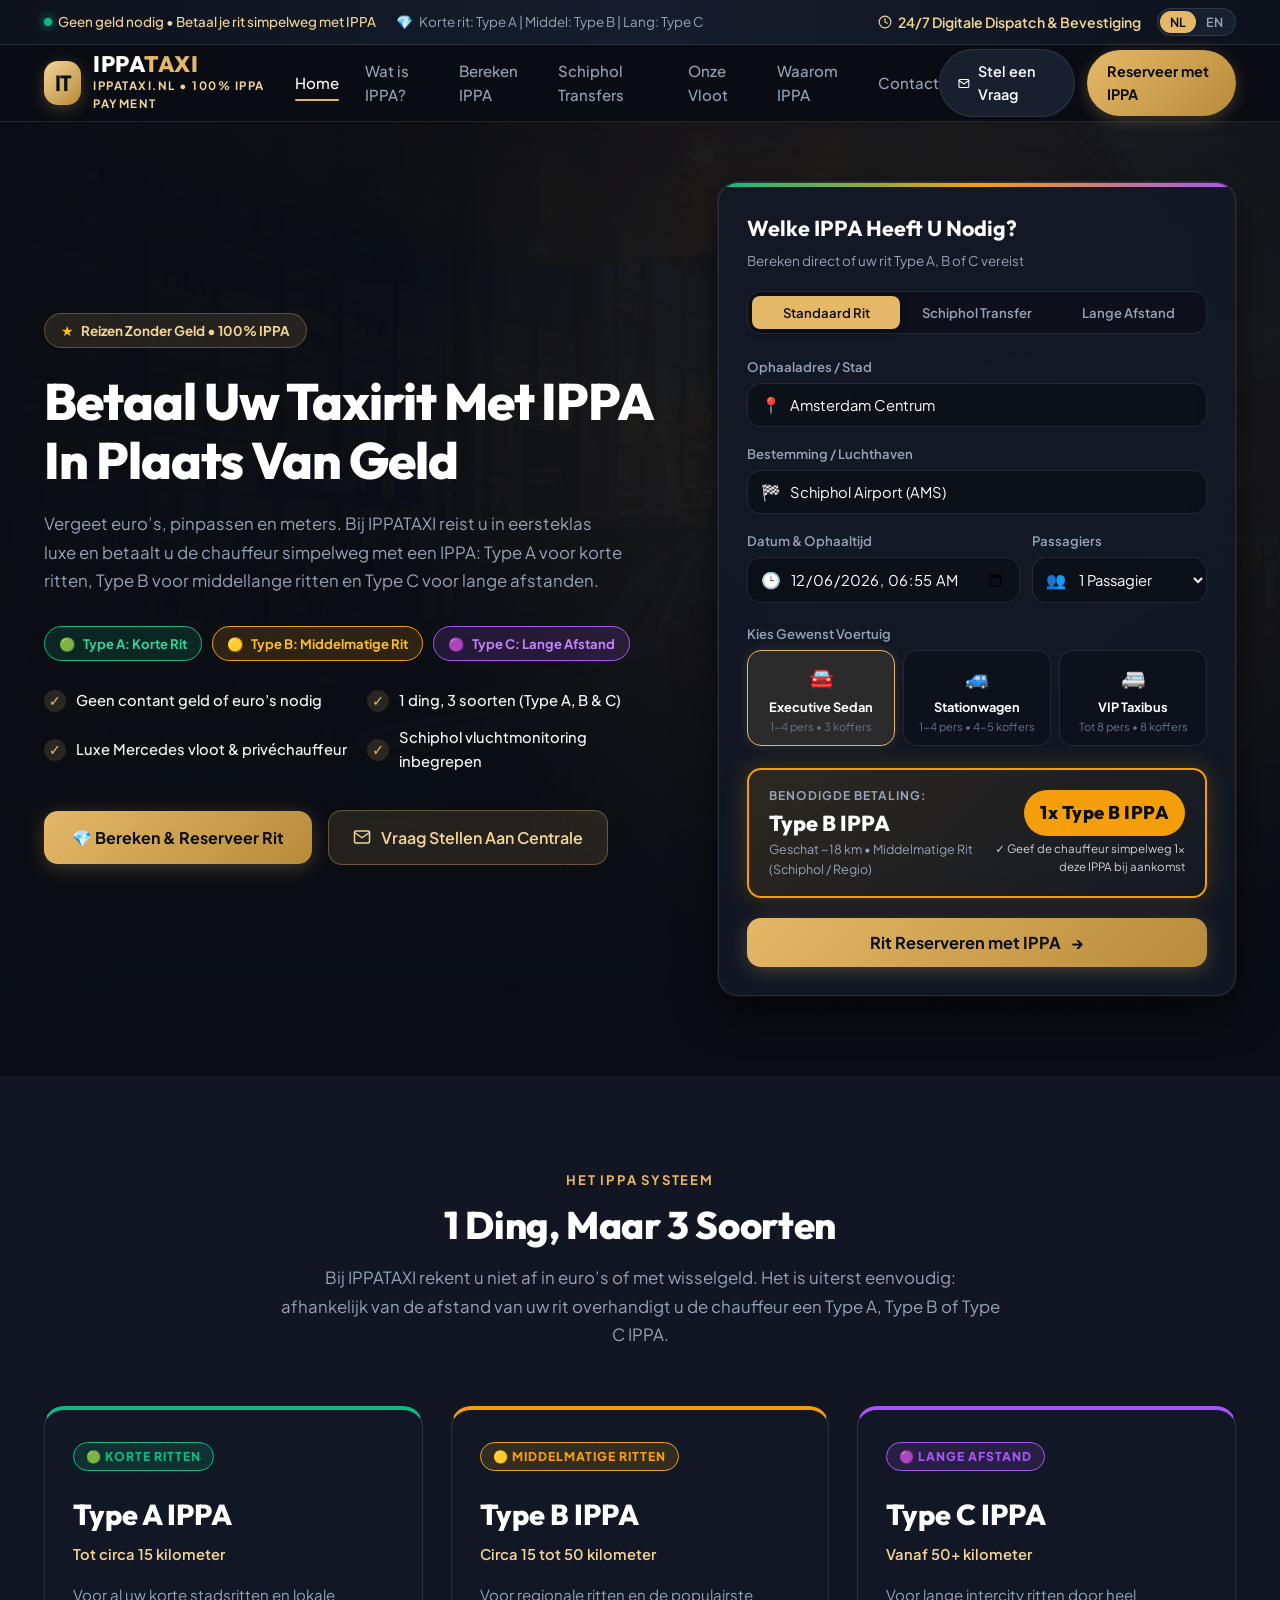
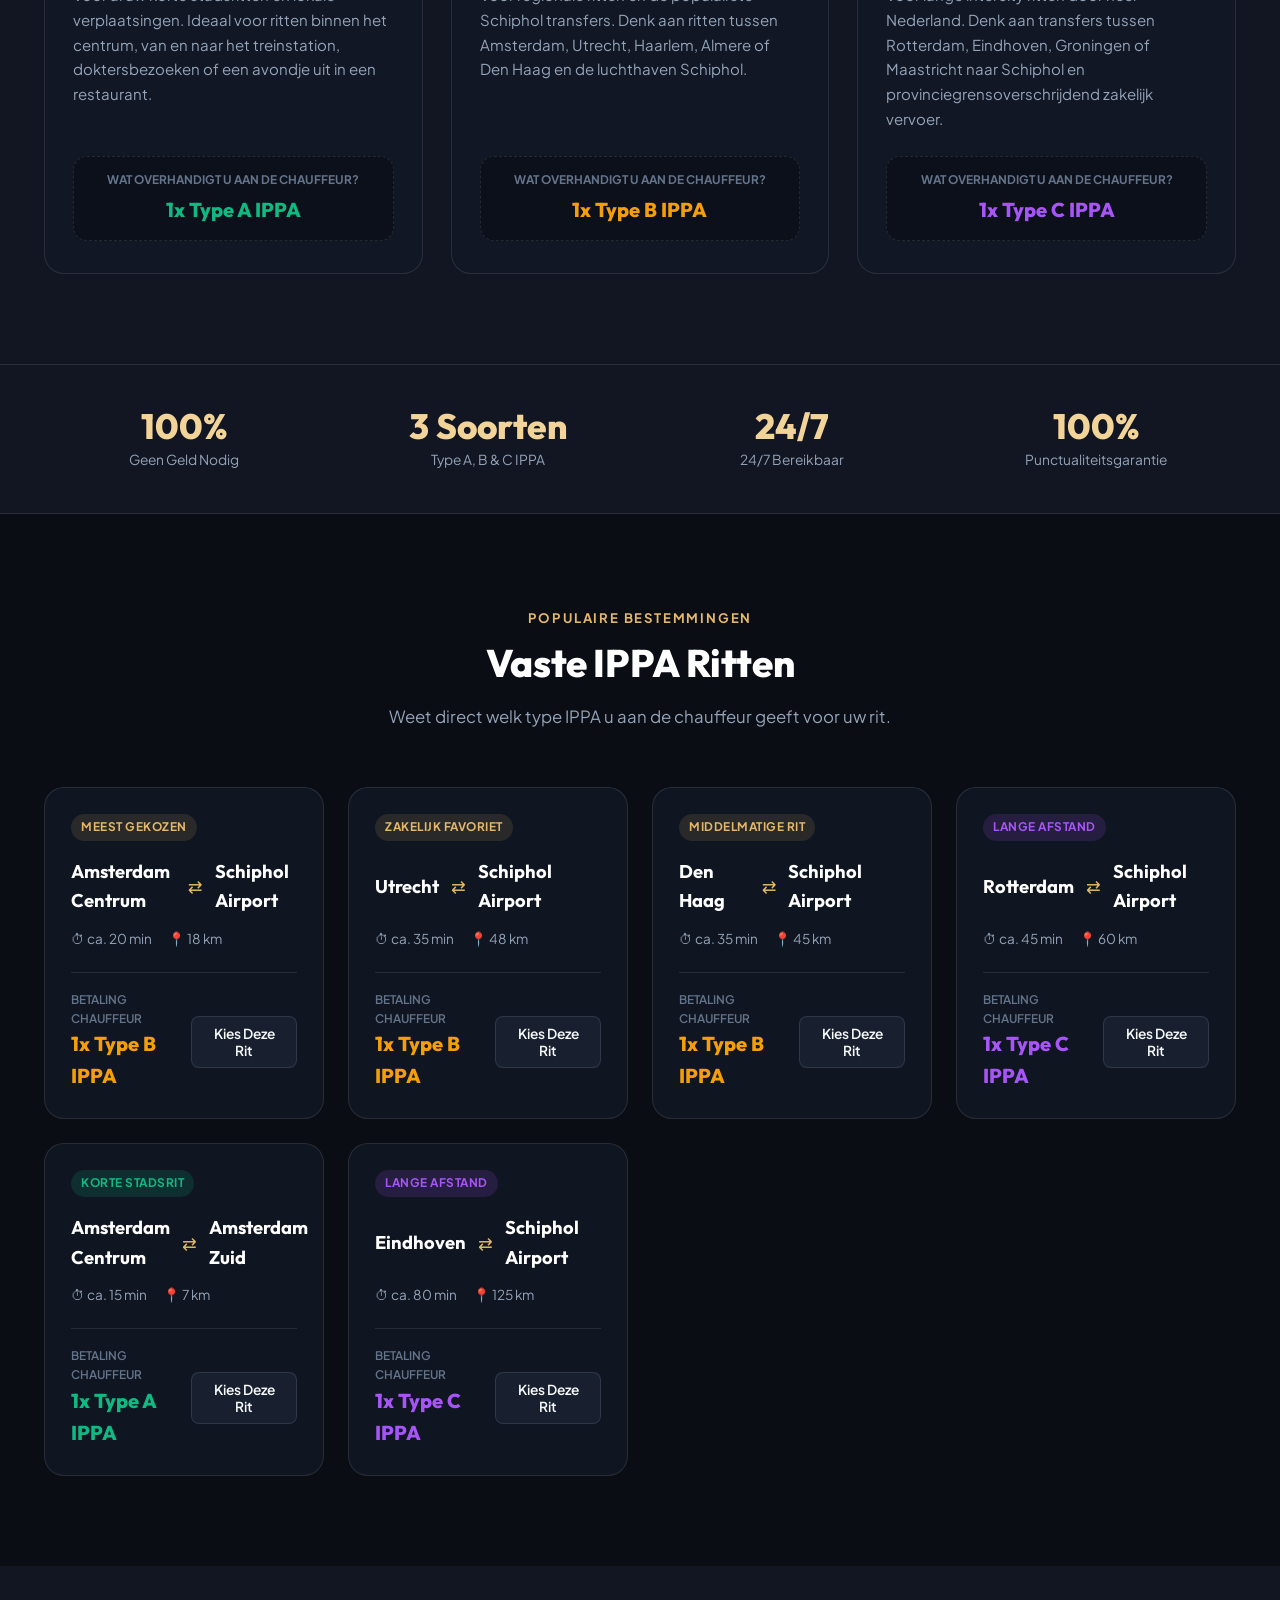
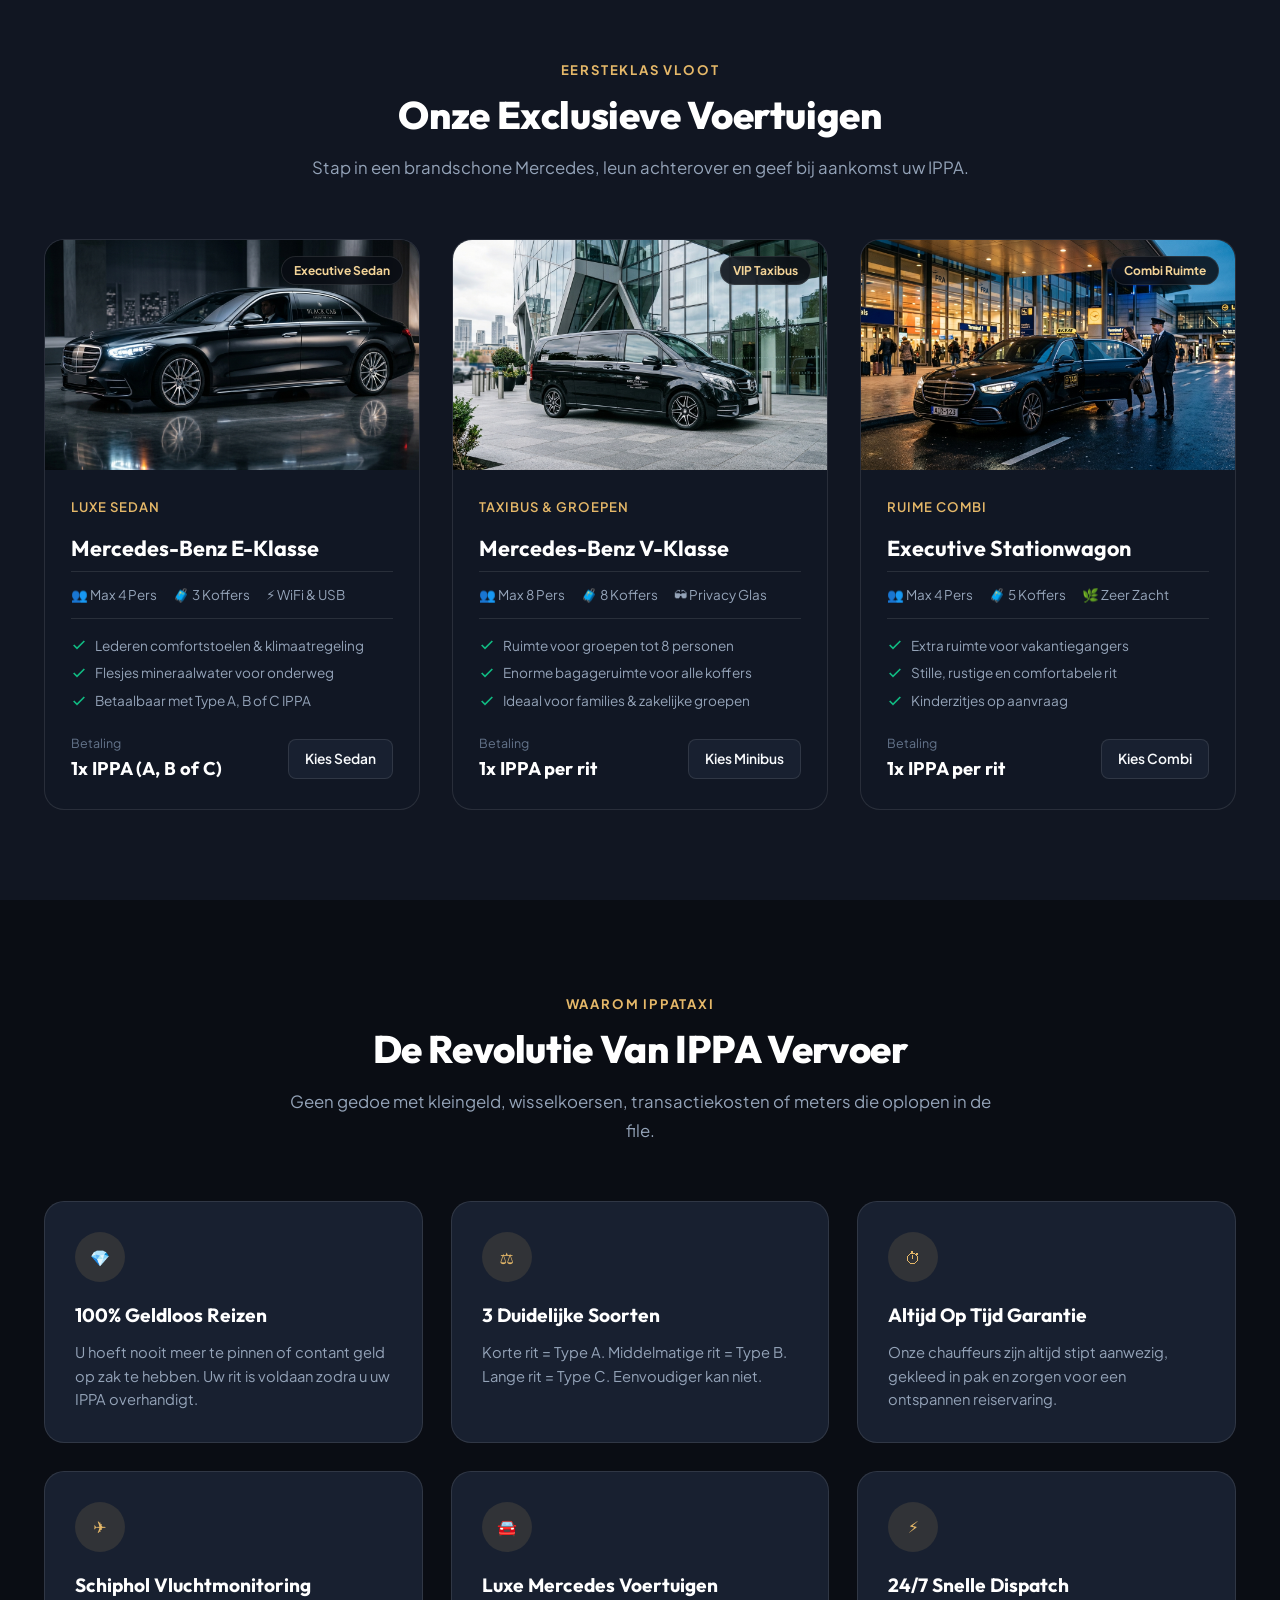
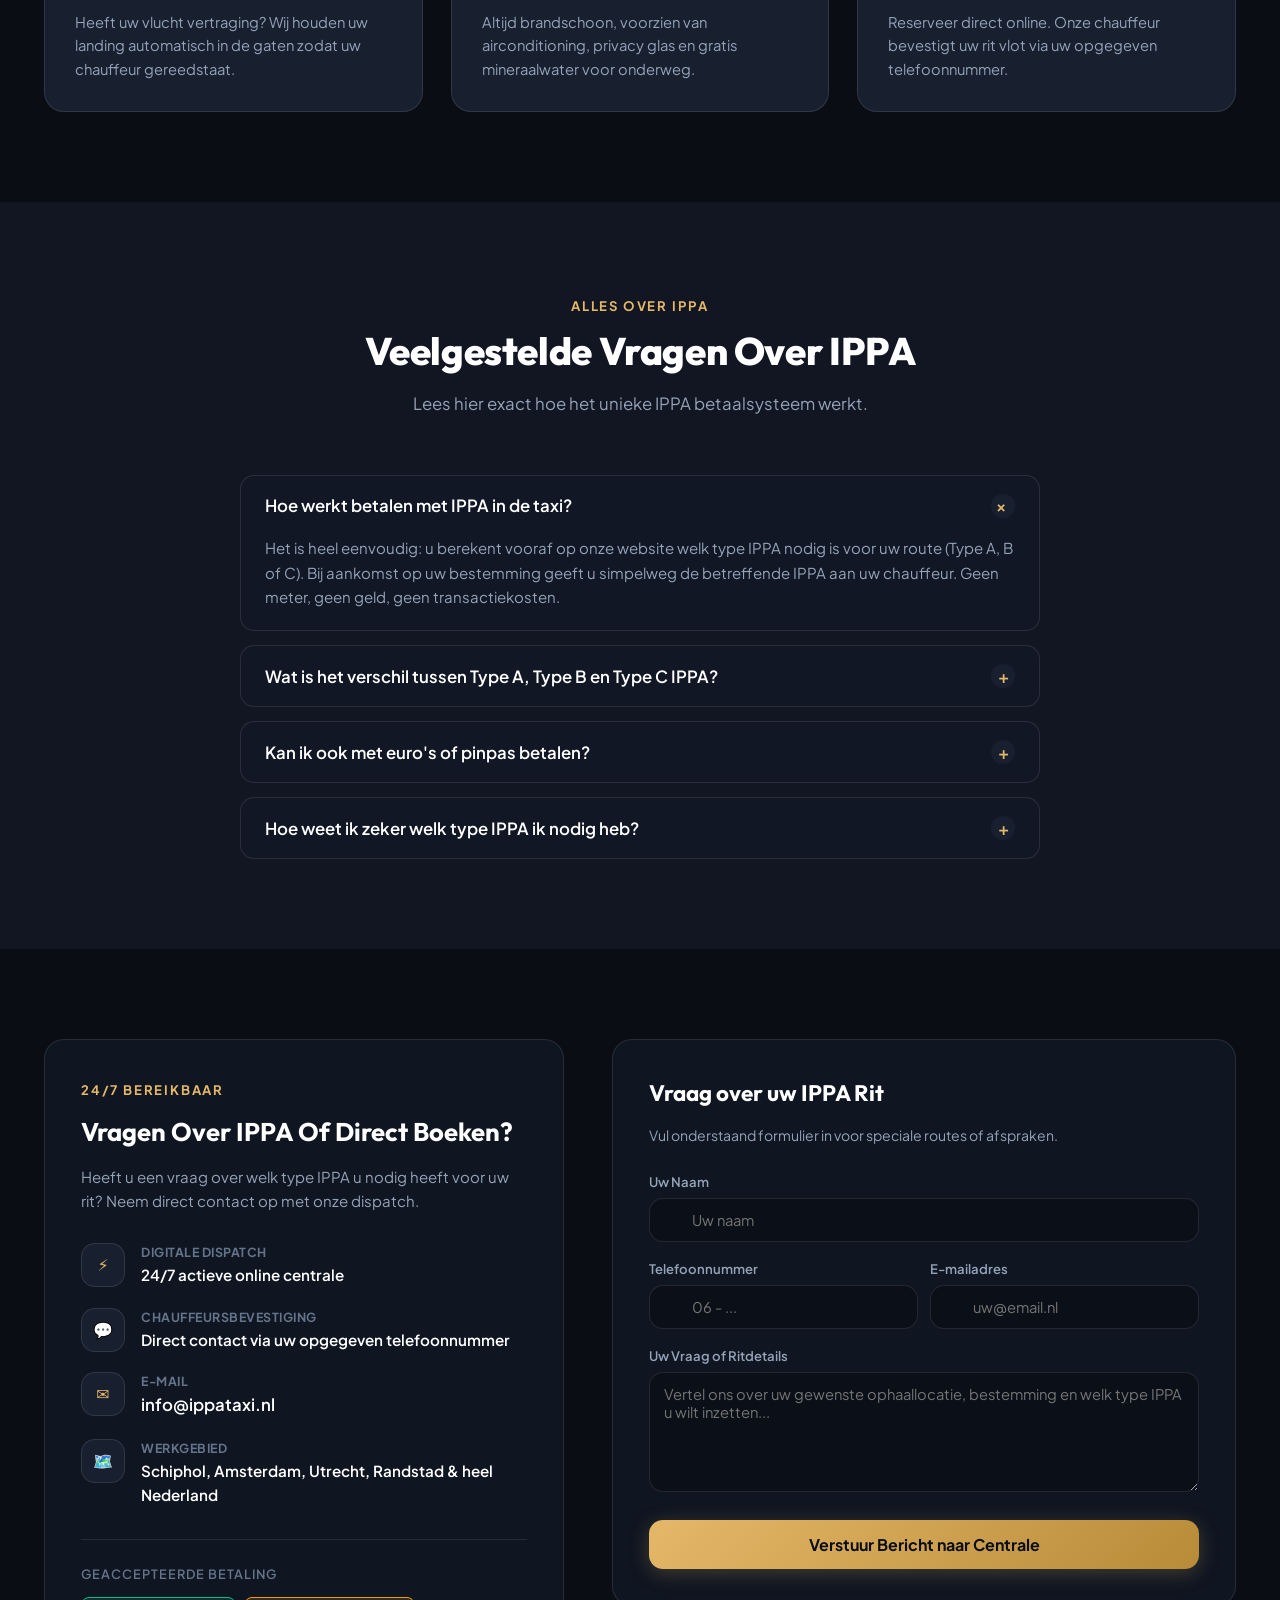
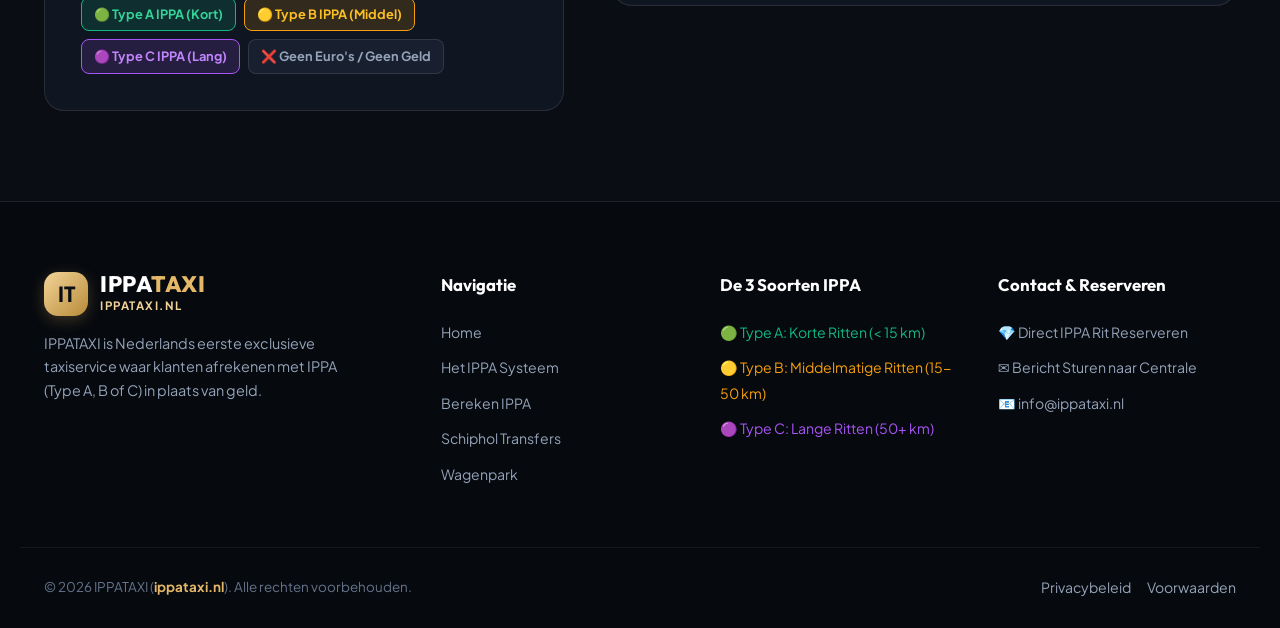
==== index.html @ 35d6c420 "txt faq fix" ====
<!DOCTYPE html>
<html lang="nl">
<head>
  <meta charset="UTF-8">
  <meta name="viewport" content="width=device-width, initial-scale=1.0">
  <title>IPPATAXI.nl | Betaal Uw Taxirit Met IPPA In Plaats Van Geld</title>
  <meta name="description" content="Geen geld, geen pinpas. Bij IPPATAXI betaalt u simpelweg met IPPA: Type A voor korte ritten, Type B voor middellange ritten en Type C voor lange afstanden. Luxe vervoer in Nederland.">
  <meta name="keywords" content="ippataxi, ippataxi.nl, ippa, betaal met ippa, type a ippa, type b ippa, type c ippa, taxi schiphol, taxidienst nederland">
  <meta name="author" content="IPPATAXI">
  <link rel="canonical" href="https://ippataxi.nl">

  <!-- Open Graph / Social Media -->
  <meta property="og:type" content="website">
  <meta property="og:url" content="https://ippataxi.nl">
  <meta property="og:title" content="IPPATAXI.nl | Betaal Uw Taxirit Met IPPA In Plaats Van Geld">
  <meta property="og:description" content="1 ding, 3 soorten: Type A voor korte ritten, Type B voor middelmatige ritten en Type C voor lange ritten. Geen euro's nodig.">
  <meta property="og:image" content="assets/images/hero.jpg">

  <!-- Google Fonts -->
  <link rel="preconnect" href="https://fonts.googleapis.com">
  <link rel="preconnect" href="https://fonts.gstatic.com" crossorigin>
  <link href="https://fonts.googleapis.com/css2?family=Outfit:wght@400;500;600;700;800;900&family=Plus+Jakarta+Sans:wght@400;500;600;700;800&display=swap" rel="stylesheet">

  <!-- Main Stylesheet -->
  <link rel="stylesheet" href="css/style.css">

  <!-- Structured Data / JSON-LD -->
  <script type="application/ld+json">
  {
    "@context": "https://schema.org",
    "@type": "TaxiService",
    "name": "IPPATAXI",
    "url": "https://ippataxi.nl",
    "logo": "https://ippataxi.nl/assets/images/hero.jpg",
    "priceRange": "IPPA Type A/B/C",
    "areaServed": {
      "@type": "Country",
      "name": "Netherlands"
    },
    "description": "Exclusieve taxidienst waarbij ritten worden voldaan met IPPA (Type A, Type B of Type C) in plaats van geld.",
    "openingHoursSpecification": {
      "@type": "OpeningHoursSpecification",
      "dayOfWeek": ["Monday", "Tuesday", "Wednesday", "Thursday", "Friday", "Saturday", "Sunday"],
      "opens": "00:00",
      "closes": "23:59"
    }
  }
  </script>
</head>
<body>

  <!-- Top Notification & Contact Bar -->
  <aside class="top-bar" aria-label="Meldingen en direct contact">
    <div class="container top-bar-inner">
      <div class="top-bar-features">
        <span class="top-bar-badge">
          <span class="live-dot" aria-hidden="true"></span>
          <span data-i18n="topBarLive">Geen geld nodig • Betaal je rit simpelweg met IPPA</span>
        </span>
        <span class="badge-sub" style="display:inline-flex; align-items:center; gap:6px;">
          <span>💎</span>
          <span data-i18n="topBarSchiphol">Korte rit: Type A | Middel: Type B | Lang: Type C</span>
        </span>
      </div>

      <div class="top-bar-actions">
        <span class="top-phone-link" style="color:var(--color-primary-light);">
          <svg width="14" height="14" viewBox="0 0 24 24" fill="none" stroke="currentColor" stroke-width="2" stroke-linecap="round" stroke-linejoin="round" aria-hidden="true"><circle cx="12" cy="12" r="10"></circle><polyline points="12 6 12 12 16 14"></polyline></svg>
          <span data-i18n="topBarOnline">24/7 Digitale Dispatch & Bevestiging</span>
        </span>

        <!-- Language Switcher -->
        <div class="lang-switch" role="group" aria-label="Taal selectie">
          <button type="button" class="lang-btn active" data-lang="nl" title="Nederlands">NL</button>
          <button type="button" class="lang-btn" data-lang="en" title="English">EN</button>
        </div>
      </div>
    </div>
  </aside>

  <!-- Main Navigation Header -->
  <header class="site-header">
    <div class="container navbar">
      <a href="#home" class="brand-logo" id="main-brand-logo" aria-label="IPPATAXI Home">
        <div class="brand-mark">IT</div>
        <div class="brand-text">
          <div class="brand-title">IPPA<span>TAXI</span></div>
          <div class="brand-subtitle">ippataxi.nl • 100% IPPA Payment</div>
        </div>
      </a>

      <!-- Desktop Navigation Menu -->
      <nav class="nav-links" aria-label="Hoofdnavigatie">
        <a href="#home" class="nav-link active" data-i18n="navHome">Home</a>
        <a href="#ippa-system" class="nav-link" data-i18n="navIppaSystem">Wat is IPPA?</a>
        <a href="#calculator" class="nav-link" data-i18n="navTariffs">Bereken IPPA</a>
        <a href="#routes" class="nav-link" data-i18n="navAirport">Schiphol Transfers</a>
        <a href="#fleet" class="nav-link" data-i18n="navFleet">Onze Vloot</a>
        <a href="#why-us" class="nav-link" data-i18n="navWhyUs">Waarom IPPA</a>
        <a href="#contact" class="nav-link" data-i18n="navContact">Contact</a>
      </nav>

      <!-- Desktop Action Buttons -->
      <div class="nav-actions">
        <a href="#contact" class="btn-nav-call" id="btn-header-call">
          <svg width="15" height="15" viewBox="0 0 24 24" fill="none" stroke="currentColor" stroke-width="2.2" stroke-linecap="round" stroke-linejoin="round" aria-hidden="true"><path d="M4 4h16c1.1 0 2 .9 2 2v12c0 1.1-.9 2-2 2H4c-1.1 0-2-.9-2-2V6c0-1.1.9-2 2-2z"></path><polyline points="22,6 12,13 2,6"></polyline></svg>
          <span>Stel een Vraag</span>
        </a>
        <a href="#calculator" class="btn-nav-book" id="btn-header-book" data-i18n="btnBookNav">Reserveer met IPPA</a>
      </div>

      <!-- Mobile Menu Toggle Button -->
      <button class="mobile-menu-toggle" aria-label="Open mobiel menu" id="mobile-toggle">
        <svg width="22" height="22" viewBox="0 0 24 24" fill="none" stroke="currentColor" stroke-width="2" stroke-linecap="round" stroke-linejoin="round" aria-hidden="true"><line x1="3" y1="12" x2="21" y2="12"></line><line x1="3" y1="6" x2="21" y2="6"></line><line x1="3" y1="18" x2="21" y2="18"></line></svg>
      </button>
    </div>

    <!-- Mobile Navigation Drawer -->
    <div class="mobile-nav-drawer" id="mobile-drawer" aria-hidden="true">
      <a href="#home" class="mobile-nav-link" data-i18n="navHome">Home</a>
      <a href="#ippa-system" class="mobile-nav-link" data-i18n="navIppaSystem">Wat is IPPA?</a>
      <a href="#calculator" class="mobile-nav-link" data-i18n="navTariffs">Bereken IPPA</a>
      <a href="#routes" class="mobile-nav-link" data-i18n="navAirport">Schiphol Transfers</a>
      <a href="#fleet" class="mobile-nav-link" data-i18n="navFleet">Onze Vloot</a>
      <a href="#why-us" class="mobile-nav-link" data-i18n="navWhyUs">Waarom IPPA</a>
      <a href="#contact" class="mobile-nav-link" data-i18n="navContact">Contact</a>
      <div style="display:flex; gap:10px; margin-top:8px;">
        <a href="#calculator" class="btn-primary" style="flex:1; text-align:center;">💎 Bereken & Reserveer Rit</a>
      </div>
    </div>
  </header>

  <main>
    <!-- ====================================================================
         HERO SECTION: Background Image + Title + 3-Tier IPPA Calculator
         ==================================================================== -->
    <section class="hero-section" id="home">
      <div class="hero-background-wrapper" aria-hidden="true">
        <img src="assets/images/hero.jpg" alt="Luxe Mercedes taxi van IPPATAXI bij de luchthaven" class="hero-bg-img">
        <div class="hero-overlay"></div>
      </div>

      <div class="container hero-grid">
        <!-- Hero Left Column: Brand Statement & CTA -->
        <div class="hero-content">
          <div class="hero-badge-pill">
            <span class="star-icon">★</span>
            <span data-i18n="heroTag">Reizen Zonder Geld • 100% IPPA</span>
          </div>

          <h1 class="hero-title">
            <span data-i18n="heroTitle">Betaal Uw Taxirit Met <span class="highlight-ippa">IPPA</span> In Plaats Van Geld</span>
          </h1>

          <p class="hero-desc" data-i18n="heroDesc">
            Vergeet euro’s, pinpassen en meters. Bij IPPATAXI reist u in eersteklas luxe en betaalt u de chauffeur simpelweg met een IPPA: Type A voor korte ritten, Type B voor middellange ritten en Type C voor lange afstanden.
          </p>

          <!-- 3 Quick IPPA Type Badges -->
          <div class="hero-ippa-pills">
            <div class="ippa-mini-badge type-a">
              <span>🟢</span>
              <span>Type A: Korte Rit</span>
            </div>
            <div class="ippa-mini-badge type-b">
              <span>🟡</span>
              <span>Type B: Middelmatige Rit</span>
            </div>
            <div class="ippa-mini-badge type-c">
              <span>🟣</span>
              <span>Type C: Lange Afstand</span>
            </div>
          </div>

          <div class="hero-features-list">
            <div class="hero-feature-item">
              <span class="hero-feature-icon">✓</span>
              <span data-i18n="feat1">Geen contant geld of euro’s nodig</span>
            </div>
            <div class="hero-feature-item">
              <span class="hero-feature-icon">✓</span>
              <span data-i18n="feat2">1 ding, 3 soorten (Type A, B & C)</span>
            </div>
            <div class="hero-feature-item">
              <span class="hero-feature-icon">✓</span>
              <span data-i18n="feat3">Luxe Mercedes vloot & privéchauffeur</span>
            </div>
            <div class="hero-feature-item">
              <span class="hero-feature-icon">✓</span>
              <span data-i18n="feat4">Schiphol vluchtmonitoring inbegrepen</span>
            </div>
          </div>

          <div class="hero-cta-buttons">
            <a href="#calculator" class="btn-primary" id="btn-hero-calc">
              <span>💎 Bereken & Reserveer Rit</span>
            </a>
            <a href="#contact" class="btn-whatsapp" id="btn-hero-contact" style="background:rgba(229,184,105,0.12); border-color:rgba(229,184,105,0.35); color:var(--color-primary-light);">
              <svg width="18" height="18" viewBox="0 0 24 24" fill="none" stroke="currentColor" stroke-width="2" stroke-linecap="round" stroke-linejoin="round" aria-hidden="true"><path d="M4 4h16c1.1 0 2 .9 2 2v12c0 1.1-.9 2-2 2H4c-1.1 0-2-.9-2-2V6c0-1.1.9-2 2-2z"></path><polyline points="22,6 12,13 2,6"></polyline></svg>
              <span>Vraag Stellen Aan Centrale</span>
            </a>
          </div>
        </div>

        <!-- Hero Right Column: Interactive 3-Tier IPPA Estimator Card -->
        <div class="booking-card" id="calculator">
          <div class="booking-header">
            <h3 data-i18n="cardTitle">Welke IPPA Heeft U Nodig?</h3>
            <p data-i18n="cardSubtitle">Bereken direct of uw rit Type A, B of C vereist</p>
          </div>

          <!-- Booking Mode Tabs -->
          <div class="booking-tabs" role="tablist">
            <button type="button" class="booking-tab-btn active" data-tab="standard" data-i18n="tabStandard">Standaard Rit</button>
            <button type="button" class="booking-tab-btn" data-tab="airport" data-i18n="tabAirport">Schiphol Transfer</button>
            <button type="button" class="booking-tab-btn" data-tab="hourly" data-i18n="tabHourly">Lange Afstand</button>
          </div>

          <!-- Booking Inputs Form -->
          <form class="booking-form" id="main-booking-form" onsubmit="return false;">
            <!-- Pickup Address -->
            <div class="form-group">
              <label for="ride-pickup" class="form-label" data-i18n="lblPickup">Ophaaladres / Stad</label>
              <div class="input-with-icon">
                <span class="input-icon">📍</span>
                <input type="text" id="ride-pickup" class="form-input" placeholder="Bijv. Amsterdam Centrum, Keizersgracht..." value="Amsterdam Centrum" required>
              </div>
            </div>

            <!-- Destination Address -->
            <div class="form-group">
              <label for="ride-dropoff" class="form-label" data-i18n="lblDropoff">Bestemming / Luchthaven</label>
              <div class="input-with-icon">
                <span class="input-icon">🏁</span>
                <input type="text" id="ride-dropoff" class="form-input" placeholder="Bijv. Schiphol Airport (AMS)" value="Schiphol Airport (AMS)" required>
              </div>
            </div>

            <!-- Date & Time + Passengers -->
            <div class="form-row-2">
              <div class="form-group">
                <label for="ride-datetime" class="form-label" data-i18n="lblDateTime">Datum & Ophaaltijd</label>
                <div class="input-with-icon">
                  <span class="input-icon">🕒</span>
                  <input type="datetime-local" id="ride-datetime" class="form-input" required>
                </div>
              </div>

              <div class="form-group">
                <label for="ride-passengers" class="form-label" data-i18n="lblPassengers">Passagiers</label>
                <div class="input-with-icon">
                  <span class="input-icon">👥</span>
                  <select id="ride-passengers" class="form-select">
                    <option value="1">1 Passagier</option>
                    <option value="2">2 Passagiers</option>
                    <option value="3">3 Passagiers</option>
                    <option value="4">4 Passagiers</option>
                    <option value="5">5-8 Passagiers (Taxibus)</option>
                  </select>
                </div>
              </div>
            </div>

            <!-- Vehicle Selection Radio Cards -->
            <div class="form-group">
              <span class="vehicle-selector-title" data-i18n="lblVehicle">Kies Gewenst Voertuig</span>
              <div class="vehicle-options">
                <label class="vehicle-radio-label selected" id="veh-opt-sedan">
                  <input type="radio" name="vehicle" value="sedan" checked>
                  <div class="vehicle-radio-icon">🚘</div>
                  <div class="vehicle-radio-name" data-i18n="vehSedan">Executive Sedan</div>
                  <div class="vehicle-radio-meta" data-i18n="vehSedanSub">1-4 pers • 3 koffers</div>
                </label>

                <label class="vehicle-radio-label" id="veh-opt-estate">
                  <input type="radio" name="vehicle" value="estate">
                  <div class="vehicle-radio-icon">🚙</div>
                  <div class="vehicle-radio-name" data-i18n="vehEstate">Stationwagen</div>
                  <div class="vehicle-radio-meta" data-i18n="vehEstateSub">1-4 pers • 5 koffers</div>
                </label>

                <label class="vehicle-radio-label" id="veh-opt-van">
                  <input type="radio" name="vehicle" value="van">
                  <div class="vehicle-radio-icon">🚐</div>
                  <div class="vehicle-radio-name" data-i18n="vehVan">VIP Taxibus</div>
                  <div class="vehicle-radio-meta" data-i18n="vehVanSub">Tot 8 pers • 8 koffers</div>
                </label>
              </div>
            </div>

            <!-- DYNAMIC IPPA RESULT BOX -->
            <div class="ippa-result-box tier-b" id="ippa-result-box">
              <div class="ippa-result-left">
                <span class="ippa-result-title" data-i18n="fareTag">Benodigde Betaling:</span>
                <div class="ippa-tier-name" id="ippa-tier-name">Type B IPPA</div>
                <span class="ippa-distance-note" id="ippa-distance-display">Geschat ~18 km • Middelmatige Rit</span>
              </div>
              <div class="ippa-result-badge-wrap">
                <div class="ippa-payment-pill" id="ippa-payment-pill">1x Type B IPPA</div>
                <div class="ippa-no-money-note" data-i18n="fareNote">✓ Geen geld nodig • Overhandig 1x IPPA</div>
              </div>
            </div>

            <!-- Submission Button -->
            <button type="button" class="btn-primary booking-submit-btn" id="btn-submit-booking">
              <span data-i18n="btnBookSubmit">Rit Reserveren met IPPA</span>
              <span>→</span>
            </button>
          </form>
        </div>
      </div>
    </section>

    <!-- ====================================================================
         THE 3 IPPA TYPES SHOWCASE SECTION
         ==================================================================== -->
    <section class="section section-alt" id="ippa-system">
      <div class="container">
        <div class="section-header">
          <span class="section-tag">Het IPPA Systeem</span>
          <h2 class="section-title">1 Ding, Maar 3 Soorten</h2>
          <p class="section-desc">
            Bij IPPATAXI rekent u niet af in euro’s of met wisselgeld. Het is uiterst eenvoudig: afhankelijk van de afstand van uw rit overhandigt u de chauffeur een Type A, Type B of Type C IPPA.
          </p>
        </div>

        <div class="ippa-tiers-grid">
          <!-- Type A IPPA Card -->
          <article class="ippa-tier-card card-type-a">
            <span class="tier-card-badge">🟢 Korte Ritten</span>
            <h3 class="tier-card-title">Type A IPPA</h3>
            <div class="tier-card-scope">Tot circa 15 kilometer</div>
            <p class="tier-card-desc">
              Voor al uw korte stadsritten en lokale verplaatsingen. Ideaal voor ritten binnen het centrum, van en naar het treinstation, doktersbezoeken of een avondje uit in een restaurant.
            </p>
            <div class="tier-card-give">
              <div class="give-label">Wat overhandigt u aan de chauffeur?</div>
              <div class="give-value" style="color: var(--color-ippa-a);">1x Type A IPPA</div>
            </div>
          </article>

          <!-- Type B IPPA Card -->
          <article class="ippa-tier-card card-type-b">
            <span class="tier-card-badge">🟡 Middelmatige Ritten</span>
            <h3 class="tier-card-title">Type B IPPA</h3>
            <div class="tier-card-scope">Circa 15 tot 50 kilometer</div>
            <p class="tier-card-desc">
              Voor regionale ritten en de populairste Schiphol transfers. Denk aan ritten tussen Amsterdam, Utrecht, Haarlem, Almere of Den Haag en de luchthaven Schiphol.
            </p>
            <div class="tier-card-give">
              <div class="give-label">Wat overhandigt u aan de chauffeur?</div>
              <div class="give-value" style="color: var(--color-ippa-b);">1x Type B IPPA</div>
            </div>
          </article>

          <!-- Type C IPPA Card -->
          <article class="ippa-tier-card card-type-c">
            <span class="tier-card-badge">🟣 Lange Afstand</span>
            <h3 class="tier-card-title">Type C IPPA</h3>
            <div class="tier-card-scope">Vanaf 50+ kilometer</div>
            <p class="tier-card-desc">
              Voor lange intercity ritten door heel Nederland. Denk aan transfers tussen Rotterdam, Eindhoven, Groningen of Maastricht naar Schiphol en provinciegrensoverschrijdend zakelijk vervoer.
            </p>
            <div class="tier-card-give">
              <div class="give-label">Wat overhandigt u aan de chauffeur?</div>
              <div class="give-value" style="color: var(--color-ippa-c);">1x Type C IPPA</div>
            </div>
          </article>
        </div>
      </div>
    </section>

    <!-- ====================================================================
         TRUST STATS BAR
         ==================================================================== -->
    <section class="stats-section" aria-label="Statistieken en zekerheden">
      <div class="container stats-grid">
        <div class="stat-item">
          <div class="stat-number">100%</div>
          <div class="stat-label">Geen Geld Nodig</div>
        </div>
        <div class="stat-item">
          <div class="stat-number">3 Soorten</div>
          <div class="stat-label">Type A, B & C IPPA</div>
        </div>
        <div class="stat-item">
          <div class="stat-number">24/7</div>
          <div class="stat-label" data-i18n="statAvailability">24/7 Bereikbaar</div>
        </div>
        <div class="stat-item">
          <div class="stat-number">100%</div>
          <div class="stat-label">Punctualiteitsgarantie</div>
        </div>
      </div>
    </section>

    <!-- ====================================================================
         POPULAR ROUTES GRID (WITH IPPA TIERS)
         ==================================================================== -->
    <section class="section" id="routes">
      <div class="container">
        <div class="section-header">
          <span class="section-tag" data-i18n="routesTag">Populaire Bestemmingen</span>
          <h2 class="section-title" data-i18n="routesTitle">Vaste IPPA Ritten</h2>
          <p class="section-desc" data-i18n="routesDesc">
            Weet direct welk type IPPA u aan de chauffeur geeft voor uw rit.
          </p>
        </div>

        <div class="airport-routes-grid">
          <!-- Amsterdam - Schiphol -->
          <article class="route-card">
            <span class="route-badge">Meest Gekozen</span>
            <div class="route-airports">
              <span class="route-point">Amsterdam Centrum</span>
              <span class="route-arrow">⇄</span>
              <span class="route-point">Schiphol Airport</span>
            </div>
            <div class="route-meta">
              <span class="route-meta-item">⏱ ca. 20 min</span>
              <span class="route-meta-item">📍 18 km</span>
            </div>
            <div class="route-footer">
              <div>
                <div class="route-price-label">Betaling Chauffeur</div>
                <div class="route-price-val type-b">1x Type B IPPA</div>
              </div>
              <button type="button" class="btn-route-book" data-from="Amsterdam Centrum" data-to="Schiphol Airport (AMS)" data-i18n="btnBookRoute">Kies Deze Rit</button>
            </div>
          </article>

          <!-- Utrecht - Schiphol -->
          <article class="route-card">
            <span class="route-badge">Zakelijk Favoriet</span>
            <div class="route-airports">
              <span class="route-point">Utrecht</span>
              <span class="route-arrow">⇄</span>
              <span class="route-point">Schiphol Airport</span>
            </div>
            <div class="route-meta">
              <span class="route-meta-item">⏱ ca. 35 min</span>
              <span class="route-meta-item">📍 48 km</span>
            </div>
            <div class="route-footer">
              <div>
                <div class="route-price-label">Betaling Chauffeur</div>
                <div class="route-price-val type-b">1x Type B IPPA</div>
              </div>
              <button type="button" class="btn-route-book" data-from="Utrecht" data-to="Schiphol Airport (AMS)" data-i18n="btnBookRoute">Kies Deze Rit</button>
            </div>
          </article>

          <!-- Den Haag - Schiphol -->
          <article class="route-card">
            <span class="route-badge">Middelmatige Rit</span>
            <div class="route-airports">
              <span class="route-point">Den Haag</span>
              <span class="route-arrow">⇄</span>
              <span class="route-point">Schiphol Airport</span>
            </div>
            <div class="route-meta">
              <span class="route-meta-item">⏱ ca. 35 min</span>
              <span class="route-meta-item">📍 45 km</span>
            </div>
            <div class="route-footer">
              <div>
                <div class="route-price-label">Betaling Chauffeur</div>
                <div class="route-price-val type-b">1x Type B IPPA</div>
              </div>
              <button type="button" class="btn-route-book" data-from="Den Haag" data-to="Schiphol Airport (AMS)" data-i18n="btnBookRoute">Kies Deze Rit</button>
            </div>
          </article>

          <!-- Rotterdam - Schiphol -->
          <article class="route-card">
            <span class="route-badge" style="color: var(--color-ippa-c); background: rgba(168, 85, 247, 0.15);">Lange Afstand</span>
            <div class="route-airports">
              <span class="route-point">Rotterdam</span>
              <span class="route-arrow">⇄</span>
              <span class="route-point">Schiphol Airport</span>
            </div>
            <div class="route-meta">
              <span class="route-meta-item">⏱ ca. 45 min</span>
              <span class="route-meta-item">📍 60 km</span>
            </div>
            <div class="route-footer">
              <div>
                <div class="route-price-label">Betaling Chauffeur</div>
                <div class="route-price-val type-c">1x Type C IPPA</div>
              </div>
              <button type="button" class="btn-route-book" data-from="Rotterdam" data-to="Schiphol Airport (AMS)" data-i18n="btnBookRoute">Kies Deze Rit</button>
            </div>
          </article>

          <!-- Amsterdam Stadsrit -->
          <article class="route-card">
            <span class="route-badge" style="color: var(--color-ippa-a); background: rgba(16, 185, 129, 0.15);">Korte Stadsrit</span>
            <div class="route-airports">
              <span class="route-point">Amsterdam Centrum</span>
              <span class="route-arrow">⇄</span>
              <span class="route-point">Amsterdam Zuid</span>
            </div>
            <div class="route-meta">
              <span class="route-meta-item">⏱ ca. 15 min</span>
              <span class="route-meta-item">📍 7 km</span>
            </div>
            <div class="route-footer">
              <div>
                <div class="route-price-label">Betaling Chauffeur</div>
                <div class="route-price-val type-a">1x Type A IPPA</div>
              </div>
              <button type="button" class="btn-route-book" data-from="Amsterdam Centrum" data-to="Amsterdam Zuid" data-i18n="btnBookRoute">Kies Deze Rit</button>
            </div>
          </article>

          <!-- Eindhoven - Schiphol -->
          <article class="route-card">
            <span class="route-badge" style="color: var(--color-ippa-c); background: rgba(168, 85, 247, 0.15);">Lange Afstand</span>
            <div class="route-airports">
              <span class="route-point">Eindhoven</span>
              <span class="route-arrow">⇄</span>
              <span class="route-point">Schiphol Airport</span>
            </div>
            <div class="route-meta">
              <span class="route-meta-item">⏱ ca. 80 min</span>
              <span class="route-meta-item">📍 125 km</span>
            </div>
            <div class="route-footer">
              <div>
                <div class="route-price-label">Betaling Chauffeur</div>
                <div class="route-price-val type-c">1x Type C IPPA</div>
              </div>
              <button type="button" class="btn-route-book" data-from="Eindhoven" data-to="Schiphol Airport (AMS)" data-i18n="btnBookRoute">Kies Deze Rit</button>
            </div>
          </article>
        </div>
      </div>
    </section>

    <!-- ====================================================================
         FLEET SHOWCASE SECTION
         ==================================================================== -->
    <section class="section section-alt" id="fleet">
      <div class="container">
        <div class="section-header">
          <span class="section-tag" data-i18n="fltTag">Eersteklas Vloot</span>
          <h2 class="section-title" data-i18n="fltTitle">Onze Exclusieve Voertuigen</h2>
          <p class="section-desc" data-i18n="fltDesc">
            Stap in een brandschone Mercedes, leun achterover en geef bij aankomst uw IPPA.
          </p>
        </div>

        <div class="fleet-grid">
          <!-- Fleet 1: Mercedes-Benz E-Class Sedan -->
          <article class="fleet-card">
            <div class="fleet-img-wrapper">
              <img src="assets/images/sedan.jpg" alt="Luxe Mercedes-Benz Executive Sedan taxi" class="fleet-img" loading="lazy">
              <span class="fleet-badge">Executive Sedan</span>
            </div>
            <div class="fleet-content">
              <div class="fleet-category">Luxe Sedan</div>
              <h3 class="fleet-name">Mercedes-Benz E-Klasse</h3>
              
              <div class="fleet-specs">
                <span class="spec-badge">👥 Max 4 Pers</span>
                <span class="spec-badge">🧳 3 Koffers</span>
                <span class="spec-badge">⚡ WiFi & USB</span>
              </div>

              <ul class="fleet-amenities">
                <li><svg width="16" height="16" viewBox="0 0 24 24" fill="none" stroke="currentColor" stroke-width="2.5"><polyline points="20 6 9 17 4 12"></polyline></svg> Lederen comfortstoelen & klimaatregeling</li>
                <li><svg width="16" height="16" viewBox="0 0 24 24" fill="none" stroke="currentColor" stroke-width="2.5"><polyline points="20 6 9 17 4 12"></polyline></svg> Flesjes mineraalwater voor onderweg</li>
                <li><svg width="16" height="16" viewBox="0 0 24 24" fill="none" stroke="currentColor" stroke-width="2.5"><polyline points="20 6 9 17 4 12"></polyline></svg> Betaalbaar met Type A, B of C IPPA</li>
              </ul>

              <div class="fleet-footer">
                <div>
                  <div class="fleet-rate-text">Betaling</div>
                  <div class="fleet-rate-val">1x IPPA (A, B of C)</div>
                </div>
                <a href="#calculator" class="btn-route-book">Kies Sedan</a>
              </div>
            </div>
          </article>

          <!-- Fleet 2: Mercedes-Benz V-Class VIP Van -->
          <article class="fleet-card">
            <div class="fleet-img-wrapper">
              <img src="assets/images/van.jpg" alt="Luxe Mercedes-Benz V-Klasse VIP Taxibus" class="fleet-img" loading="lazy">
              <span class="fleet-badge">VIP Taxibus</span>
            </div>
            <div class="fleet-content">
              <div class="fleet-category">Taxibus & Groepen</div>
              <h3 class="fleet-name">Mercedes-Benz V-Klasse</h3>
              
              <div class="fleet-specs">
                <span class="spec-badge">👥 Max 8 Pers</span>
                <span class="spec-badge">🧳 8 Koffers</span>
                <span class="spec-badge">🕶 Privacy Glas</span>
              </div>

              <ul class="fleet-amenities">
                <li><svg width="16" height="16" viewBox="0 0 24 24" fill="none" stroke="currentColor" stroke-width="2.5"><polyline points="20 6 9 17 4 12"></polyline></svg> Ruimte voor groepen tot 8 personen</li>
                <li><svg width="16" height="16" viewBox="0 0 24 24" fill="none" stroke="currentColor" stroke-width="2.5"><polyline points="20 6 9 17 4 12"></polyline></svg> Enorme bagageruimte voor alle koffers</li>
                <li><svg width="16" height="16" viewBox="0 0 24 24" fill="none" stroke="currentColor" stroke-width="2.5"><polyline points="20 6 9 17 4 12"></polyline></svg> Ideaal voor families & zakelijke groepen</li>
              </ul>

              <div class="fleet-footer">
                <div>
                  <div class="fleet-rate-text">Betaling</div>
                  <div class="fleet-rate-val">1x IPPA per rit</div>
                </div>
                <a href="#calculator" class="btn-route-book">Kies Minibus</a>
              </div>
            </div>
          </article>

          <!-- Fleet 3: Executive Stationwagon -->
          <article class="fleet-card">
            <div class="fleet-img-wrapper">
              <img src="assets/images/hero.jpg" alt="Luxe Stationwagon Taxi Schiphol transfer" class="fleet-img" loading="lazy">
              <span class="fleet-badge">Combi Ruimte</span>
            </div>
            <div class="fleet-content">
              <div class="fleet-category">Ruime Combi</div>
              <h3 class="fleet-name">Executive Stationwagon</h3>
              
              <div class="fleet-specs">
                <span class="spec-badge">👥 Max 4 Pers</span>
                <span class="spec-badge">🧳 5 Koffers</span>
                <span class="spec-badge">🌿 Zeer Zacht</span>
              </div>

              <ul class="fleet-amenities">
                <li><svg width="16" height="16" viewBox="0 0 24 24" fill="none" stroke="currentColor" stroke-width="2.5"><polyline points="20 6 9 17 4 12"></polyline></svg> Extra ruimte voor vakantiegangers</li>
                <li><svg width="16" height="16" viewBox="0 0 24 24" fill="none" stroke="currentColor" stroke-width="2.5"><polyline points="20 6 9 17 4 12"></polyline></svg> Stille, rustige en comfortabele rit</li>
                <li><svg width="16" height="16" viewBox="0 0 24 24" fill="none" stroke="currentColor" stroke-width="2.5"><polyline points="20 6 9 17 4 12"></polyline></svg> Kinderzitjes op aanvraag</li>
              </ul>

              <div class="fleet-footer">
                <div>
                  <div class="fleet-rate-text">Betaling</div>
                  <div class="fleet-rate-val">1x IPPA per rit</div>
                </div>
                <a href="#calculator" class="btn-route-book">Kies Combi</a>
              </div>
            </div>
          </article>
        </div>
      </div>
    </section>

    <!-- ====================================================================
         WHY CHOOSE IPPATAXI
         ==================================================================== -->
    <section class="section" id="why-us">
      <div class="container">
        <div class="section-header">
          <span class="section-tag" data-i18n="whyTag">Waarom IPPATAXI</span>
          <h2 class="section-title" data-i18n="whyTitle">De Revolutie Van IPPA Vervoer</h2>
          <p class="section-desc">
            Geen gedoe met kleingeld, wisselkoersen, transactiekosten of meters die oplopen in de file.
          </p>
        </div>

        <div class="why-grid">
          <div class="why-card">
            <div class="why-icon">💎</div>
            <h3 class="why-title">100% Geldloos Reizen</h3>
            <p class="why-desc">U hoeft nooit meer te pinnen of contant geld op zak te hebben. Uw rit is voldaan zodra u uw IPPA overhandigt.</p>
          </div>

          <div class="why-card">
            <div class="why-icon">⚖️</div>
            <h3 class="why-title">3 Duidelijke Soorten</h3>
            <p class="why-desc">Korte rit = Type A. Middelmatige rit = Type B. Lange rit = Type C. Eenvoudiger kan niet.</p>
          </div>

          <div class="why-card">
            <div class="why-icon">⏱</div>
            <h3 class="why-title">Altijd Op Tijd Garantie</h3>
            <p class="why-desc">Onze chauffeurs zijn altijd stipt aanwezig, gekleed in pak en zorgen voor een ontspannen reiservaring.</p>
          </div>

          <div class="why-card">
            <div class="why-icon">✈️</div>
            <h3 class="why-title">Schiphol Vluchtmonitoring</h3>
            <p class="why-desc">Heeft uw vlucht vertraging? Wij houden uw landing automatisch in de gaten zodat uw chauffeur gereedstaat.</p>
          </div>

          <div class="why-card">
            <div class="why-icon">🚘</div>
            <h3 class="why-title">Luxe Mercedes Voertuigen</h3>
            <p class="why-desc">Altijd brandschoon, voorzien van airconditioning, privacy glas en gratis mineraalwater voor onderweg.</p>
          </div>

          <div class="why-card">
            <div class="why-icon">⚡</div>
            <h3 class="why-title">24/7 Snelle Dispatch</h3>
            <p class="why-desc">Reserveer direct online. Onze chauffeur bevestigt uw rit vlot via uw opgegeven telefoonnummer.</p>
          </div>
        </div>
      </div>
    </section>

    <!-- ====================================================================
         FAQ ACCORDION (IPPA EXPLAINER)
         ==================================================================== -->
    <section class="section section-alt">
      <div class="container">
        <div class="section-header">
          <span class="section-tag" data-i18n="faqTag">Alles over IPPA</span>
          <h2 class="section-title" data-i18n="faqTitle">Veelgestelde Vragen Over IPPA</h2>
          <p class="section-desc">
            Lees hier exact hoe het unieke IPPA betaalsysteem werkt.
          </p>
        </div>

        <div class="faq-list">
          <!-- FAQ 1 -->
          <div class="faq-item active">
            <button class="faq-question" type="button">
              <span>Hoe werkt betalen met IPPA in de taxi?</span>
              <span class="faq-toggle-icon" aria-hidden="true">+</span>
            </button>
            <div class="faq-answer">
              <p>Het is heel eenvoudig: u berekent vooraf op onze website welk type IPPA nodig is voor uw route (Type A, B of C). Bij aankomst op uw bestemming geeft u simpelweg de betreffende IPPA aan uw chauffeur. Geen meter, geen geld, geen transactiekosten.</p>
            </div>
          </div>

          <!-- FAQ 2 -->
          <div class="faq-item">
            <button class="faq-question" type="button">
              <span>Wat is het verschil tussen Type A, Type B en Type C IPPA?</span>
              <span class="faq-toggle-icon" aria-hidden="true">+</span>
            </button>
            <div class="faq-answer">
              <p>Het is 1 ding, maar in 3 soorten afgestemd op de reisafstand:
              <br>• <strong>Type A IPPA</strong>: Voor korte ritten (tot circa 15 km, zoals stadsritten).
              <br>• <strong>Type B IPPA</strong>: Voor middelmatige ritten (circa 15 tot 50 km, zoals Schiphol transfers).
              <br>• <strong>Type C IPPA</strong>: Voor lange afstanden (50+ km, intercity en provincieritten).</p>
            </div>
          </div>

          <!-- FAQ 3 -->
          <div class="faq-item">
            <button class="faq-question" type="button">
              <span>Kan ik ook met euro's of pinpas betalen?</span>
              <span class="faq-toggle-icon" aria-hidden="true">+</span>
            </button>
            <div class="faq-answer">
              <p>Nee, het hele fundament van IPPATAXI is dat klanten uitsluitend met IPPA afrekenen in plaats van met geld. Zorg ervoor dat u het juiste IPPA aan uw chauffeur kunt geven.</p>
            </div>
          </div>

          <!-- FAQ 4 -->
          <div class="faq-item">
            <button class="faq-question" type="button">
              <span>Hoe weet ik zeker welk type IPPA ik nodig heb?</span>
              <span class="faq-toggle-icon" aria-hidden="true">+</span>
            </button>
            <div class="faq-answer">
              <p>Gebruik onze ritcalculator bovenaan de pagina. Vul uw ophaaladres en bestemming in, en u ziet direct of u een Type A, Type B of Type C IPPA nodig heeft.</p>
            </div>
          </div>
        </div>
      </div>
    </section>

    <!-- ====================================================================
         CONTACT & QUICK DISPATCH SECTION
         ==================================================================== -->
    <section class="section" id="contact">
      <div class="container contact-grid">
        <!-- Contact Information -->
        <div class="contact-info-card">
          <span class="section-tag" data-i18n="contactTag">24/7 Bereikbaar</span>
          <h2 class="contact-info-title" data-i18n="contactTitle">Vragen Over IPPA Of Direct Boeken?</h2>
          <p class="contact-info-desc" data-i18n="contactDesc">
            Heeft u een vraag over welk type IPPA u nodig heeft voor uw rit? Neem direct contact op met onze dispatch.
          </p>

          <div class="contact-channels">
            <!-- Channel: Online Dispatch -->
            <div class="channel-item">
              <div class="channel-icon">⚡</div>
              <div class="channel-details">
                <span class="channel-label">Digitale Dispatch</span>
                <span class="channel-value" style="font-size:0.95rem;">24/7 actieve online centrale</span>
              </div>
            </div>

            <!-- Channel: Chauffeur Contact -->
            <div class="channel-item">
              <div class="channel-icon">💬</div>
              <div class="channel-details">
                <span class="channel-label">Chauffeursbevestiging</span>
                <span class="channel-value" style="font-size:0.95rem;">Direct contact via uw opgegeven telefoonnummer</span>
              </div>
            </div>

            <!-- Channel: Email -->
            <div class="channel-item">
              <div class="channel-icon">✉️</div>
              <div class="channel-details">
                <span class="channel-label">E-mail</span>
                <a href="mailto:info@ippataxi.nl" class="channel-value">info@ippataxi.nl</a>
              </div>
            </div>

            <!-- Channel: Werkgebied -->
            <div class="channel-item">
              <div class="channel-icon">🗺️</div>
              <div class="channel-details">
                <span class="channel-label">Werkgebied</span>
                <span class="channel-value" style="font-size:0.95rem;">Schiphol, Amsterdam, Utrecht, Randstad & heel Nederland</span>
              </div>
            </div>
          </div>

          <div class="payment-methods-strip">
            <div class="payment-title">Geaccepteerde Betaling</div>
            <div class="payment-badges">
              <span class="pay-badge badge-a">🟢 Type A IPPA (Kort)</span>
              <span class="pay-badge badge-b">🟡 Type B IPPA (Middel)</span>
              <span class="pay-badge badge-c">🟣 Type C IPPA (Lang)</span>
              <span class="pay-badge badge-neutral">❌ Geen Euro's / Geen Geld</span>
            </div>
          </div>
        </div>

        <!-- Contact / Query Form -->
        <div class="contact-form-card">
          <h3 style="font-family:var(--font-heading); font-size:1.4rem; margin-bottom:12px; color:#fff;">Vraag over uw IPPA Rit</h3>
          <p style="font-size:0.88rem; color:var(--color-text-muted); margin-bottom:24px;">Vul onderstaand formulier in voor speciale routes of afspraken.</p>

          <form id="contact-form">
            <div id="contact-form-status" style="display:none; margin-bottom:14px; padding:12px; border-radius:var(--radius-sm); font-size:0.88rem;"></div>

            <div class="form-group">
              <label for="contact-name" class="form-label">Uw Naam</label>
              <input type="text" id="contact-name" class="form-input" placeholder="Uw naam" required>
            </div>

            <div class="form-row-2">
              <div class="form-group">
                <label for="contact-phone" class="form-label">Telefoonnummer</label>
                <input type="tel" id="contact-phone" class="form-input" placeholder="06 - ..." required>
              </div>
              <div class="form-group">
                <label for="contact-email" class="form-label">E-mailadres</label>
                <input type="email" id="contact-email" class="form-input" placeholder="uw@email.nl" required>
              </div>
            </div>

            <div class="form-group">
              <label for="contact-message" class="form-label">Uw Vraag of Ritdetails</label>
              <textarea id="contact-message" class="form-textarea" placeholder="Vertel ons over uw gewenste ophaallocatie, bestemming en welk type IPPA u wilt inzetten..." required></textarea>
            </div>

            <button type="submit" class="btn-primary" id="contact-submit-btn" style="width:100%; margin-top:12px;">Verstuur Bericht naar Centrale</button>
          </form>
        </div>
      </div>
    </section>
  </main>

  <!-- ====================================================================
       FOOTER
       ==================================================================== -->
  <footer class="site-footer">
    <div class="container footer-top">
      <div>
        <div class="brand-logo">
          <div class="brand-mark">IT</div>
          <div class="brand-text">
            <div class="brand-title">IPPA<span>TAXI</span></div>
            <div class="brand-subtitle">ippataxi.nl</div>
          </div>
        </div>
        <p class="footer-brand-desc">
          IPPATAXI is Nederlands eerste exclusieve taxiservice waar klanten afrekenen met IPPA (Type A, B of C) in plaats van geld.
        </p>
      </div>

      <div>
        <h4 class="footer-heading">Navigatie</h4>
        <ul class="footer-links">
          <li><a href="#home" class="footer-link">Home</a></li>
          <li><a href="#ippa-system" class="footer-link">Het IPPA Systeem</a></li>
          <li><a href="#calculator" class="footer-link">Bereken IPPA</a></li>
          <li><a href="#routes" class="footer-link">Schiphol Transfers</a></li>
          <li><a href="#fleet" class="footer-link">Wagenpark</a></li>
        </ul>
      </div>

      <div>
        <h4 class="footer-heading">De 3 Soorten IPPA</h4>
        <ul class="footer-links">
          <li><span class="footer-link" style="color: var(--color-ippa-a);">🟢 Type A: Korte Ritten (&lt; 15 km)</span></li>
          <li><span class="footer-link" style="color: var(--color-ippa-b);">🟡 Type B: Middelmatige Ritten (15-50 km)</span></li>
          <li><span class="footer-link" style="color: var(--color-ippa-c);">🟣 Type C: Lange Ritten (50+ km)</span></li>
        </ul>
      </div>

      <div>
        <h4 class="footer-heading">Contact & Reserveren</h4>
        <ul class="footer-links">
          <li><a href="#calculator" class="footer-link">💎 Direct IPPA Rit Reserveren</a></li>
          <li><a href="#contact" class="footer-link">✉️ Bericht Sturen naar Centrale</a></li>
          <li><a href="mailto:info@ippataxi.nl" class="footer-link">📧 info@ippataxi.nl</a></li>
        </ul>
      </div>
    </div>

    <div class="container footer-bottom">
      <div>
        &copy; 2026 IPPATAXI (<span class="domain-pill">ippataxi.nl</span>). Alle rechten voorbehouden.
      </div>
      <div style="display:flex; gap:16px;">
        <a href="#privacy" class="footer-link">Privacybeleid</a>
        <a href="#voorwaarden" class="footer-link">Voorwaarden</a>
      </div>
    </div>
  </footer>

  <!-- ====================================================================
       MOBILE STICKY ACTION BAR
       ==================================================================== -->
  <div class="floating-mobile-bar" aria-label="Snelle mobiele acties">
    <div class="floating-mobile-grid">
      <a href="#contact" class="floating-btn floating-btn-call">
        <span>✉️ Vraag Stellen</span>
      </a>
      <a href="#calculator" class="floating-btn floating-btn-book">
        <span>💎 Bereken & Boek</span>
      </a>
    </div>
  </div>

  <!-- ====================================================================
       BOOKING CONFIRMATION MODAL
       ==================================================================== -->
  <div class="modal-overlay" id="booking-modal" role="dialog" aria-modal="true" aria-labelledby="modal-title">
    <div class="modal-box">
      <button type="button" class="modal-close-btn" id="modal-close-btn" aria-label="Sluit venster">&times;</button>
      
      <h3 class="modal-title" id="modal-title">Bevestig Uw IPPA Reservering</h3>
      <p class="modal-subtitle">Controleer uw ritgegevens en het benodigde type IPPA.</p>

      <!-- Trip Summary -->
      <div class="modal-summary-box">
        <div class="summary-row">
          <span class="summary-label">Van:</span>
          <span class="summary-val" id="sum-pickup">-</span>
        </div>
        <div class="summary-row">
          <span class="summary-label">Naar:</span>
          <span class="summary-val" id="sum-dropoff">-</span>
        </div>
        <div class="summary-row">
          <span class="summary-label">Datum & Tijd:</span>
          <span class="summary-val" id="sum-datetime">-</span>
        </div>
        <div class="summary-row">
          <span class="summary-label">Voertuig:</span>
          <span class="summary-val" id="sum-vehicle">-</span>
        </div>
        <div class="summary-row">
          <span class="summary-label">Reizigers:</span>
          <span class="summary-val" id="sum-passengers">-</span>
        </div>
        <div class="summary-row" style="font-size:1.1rem; color:var(--color-primary-light);">
          <span class="summary-label" style="color:var(--color-primary);">Benodigde Betaling:</span>
          <span class="summary-val" id="sum-ippa" style="font-weight: 800; color: #ffffff;">1x Type B IPPA</span>
        </div>
      </div>

      <!-- Passenger Details Input -->
      <form id="modal-booking-form" onsubmit="return false;">
        <div id="modal-form-status" style="display:none; margin-bottom:14px; padding:12px; border-radius:var(--radius-sm); font-size:0.88rem;"></div>

        <div class="form-group" style="margin-bottom:12px;">
          <label for="modal-name" class="form-label">Uw Naam *</label>
          <input type="text" id="modal-name" class="form-input" placeholder="Voor- en achternaam" required>
        </div>

        <div class="form-row-2" style="margin-bottom:12px;">
          <div class="form-group">
            <label for="modal-phone" class="form-label">Telefoonnummer *</label>
            <input type="tel" id="modal-phone" class="form-input" placeholder="06 - ..." required>
          </div>
          <div class="form-group">
            <label for="modal-email" class="form-label">E-mailadres (voor bevestiging)</label>
            <input type="email" id="modal-email" class="form-input" placeholder="uw@email.nl">
          </div>
        </div>

        <div class="form-group" style="margin-bottom:12px;">
          <label for="modal-notes" class="form-label">Opmerkingen of Vluchtnummer (optioneel)</label>
          <input type="text" id="modal-notes" class="form-input" placeholder="Bijv. Vlucht KL1234, kinderzitje of extra stops...">
        </div>

        <div class="form-group" style="margin-bottom:20px;">
          <label class="form-label">Betalingsinstructie</label>
          <div style="background: rgba(229, 184, 105, 0.1); border: 1px dashed var(--color-primary); padding: 12px; border-radius: var(--radius-sm); font-size: 0.86rem; color: #ffffff;">
            💎 Geen geld of pinpas nodig. Overhandig simpelweg uw IPPA aan de chauffeur bij aankomst.
          </div>
        </div>

        <div style="display:flex; flex-direction:column; gap:10px;">
          <button type="submit" class="btn-primary" id="btn-confirm-reservation" style="width:100%;">
            Bevestig Reservering (Verstuur naar Centrale)
          </button>
        </div>
      </form>
    </div>
  </div>

  <!-- JavaScript -->
  <script src="js/app.js"></script>
</body>
</html>
---- css/style.css ----
/* ==========================================================================
   IPPATAXI.NL - Premium Luxury Taxi Service Styling
   Theme: The 3-Tier IPPA Payment System (Type A, Type B, Type C)
   Color Palette: Deep Obsidian, Champagne Gold, Pure Platinum & Glass Accents
   ========================================================================== */

:root {
  --color-bg-base: #0a0d14;
  --color-bg-surface: #111622;
  --color-bg-surface-elevated: #182030;
  --color-bg-card: rgba(18, 24, 38, 0.75);
  --color-bg-glass: rgba(255, 255, 255, 0.04);
  --color-border: rgba(255, 255, 255, 0.1);
  --color-border-hover: rgba(229, 184, 105, 0.4);
  
  --color-primary: #e5b869;
  --color-primary-light: #f3d498;
  --color-primary-dark: #b88b39;
  --color-primary-glow: rgba(229, 184, 105, 0.25);
  
  /* The 3 IPPA Tier Colors */
  --color-ippa-a: #10b981; /* Emerald Green - Type A (Short) */
  --color-ippa-a-glow: rgba(16, 185, 129, 0.25);
  --color-ippa-b: #f59e0b; /* Amber Gold - Type B (Medium) */
  --color-ippa-b-glow: rgba(245, 158, 11, 0.25);
  --color-ippa-c: #a855f7; /* Royal Purple / Amethyst - Type C (Long) */
  --color-ippa-c-glow: rgba(168, 85, 247, 0.25);

  --color-accent-blue: #38bdf8;
  --color-whatsapp: #25d366;
  
  --color-text-main: #f8fafc;
  --color-text-muted: #94a3b8;
  --color-text-dim: #64748b;
  
  --font-sans: 'Plus Jakarta Sans', system-ui, -apple-system, BlinkMacSystemFont, 'Segoe UI', Roboto, sans-serif;
  --font-heading: 'Outfit', var(--font-sans);
  
  --radius-sm: 8px;
  --radius-md: 14px;
  --radius-lg: 20px;
  --radius-full: 9999px;
  
  --shadow-sm: 0 2px 8px rgba(0, 0, 0, 0.25);
  --shadow-md: 0 8px 24px rgba(0, 0, 0, 0.4);
  --shadow-lg: 0 16px 40px rgba(0, 0, 0, 0.6);
  --shadow-gold: 0 8px 30px rgba(229, 184, 105, 0.2);
  
  --transition: all 0.25s cubic-bezier(0.16, 1, 0.3, 1);
  --max-width: 1240px;
}

/* Base & Reset */
*, *::before, *::after {
  box-sizing: border-box;
  margin: 0;
  padding: 0;
}

html {
  scroll-behavior: smooth;
  font-size: 16px;
}

body {
  font-family: var(--font-sans);
  background-color: var(--color-bg-base);
  color: var(--color-text-main);
  line-height: 1.6;
  overflow-x: hidden;
  -webkit-font-smoothing: antialiased;
}

img {
  max-width: 100%;
  height: auto;
  display: block;
}

a {
  color: inherit;
  text-decoration: none;
  transition: var(--transition);
}

button, input, select, textarea {
  font-family: inherit;
  font-size: 1rem;
}

.container {
  width: 100%;
  max-width: var(--max-width);
  margin: 0 auto;
  padding: 0 24px;
}

/* ==========================================================================
   Top Alert / Notification Bar
   ========================================================================== */
.top-bar {
  background: linear-gradient(90deg, #0d121c 0%, #151d2c 50%, #0d121c 100%);
  border-bottom: 1px solid var(--color-border);
  padding: 8px 0;
  font-size: 0.84rem;
  color: var(--color-text-muted);
}

.top-bar-inner {
  display: flex;
  justify-content: space-between;
  align-items: center;
  flex-wrap: wrap;
  gap: 12px;
}

.top-bar-features {
  display: flex;
  align-items: center;
  gap: 20px;
}

.top-bar-badge {
  display: inline-flex;
  align-items: center;
  gap: 6px;
  color: var(--color-primary-light);
  font-weight: 500;
}

.top-bar-badge .live-dot {
  width: 8px;
  height: 8px;
  background-color: var(--color-ippa-a);
  border-radius: 50%;
  box-shadow: 0 0 10px var(--color-ippa-a);
  animation: pulseGreen 2s infinite;
}

@keyframes pulseGreen {
  0%, 100% { opacity: 1; transform: scale(1); }
  50% { opacity: 0.5; transform: scale(0.85); }
}

.top-bar-actions {
  display: flex;
  align-items: center;
  gap: 16px;
}

.top-phone-link {
  display: inline-flex;
  align-items: center;
  gap: 6px;
  color: var(--color-text-main);
  font-weight: 600;
  font-size: 0.88rem;
}

.top-phone-link:hover {
  color: var(--color-primary);
}

.lang-switch {
  display: flex;
  align-items: center;
  background: var(--color-bg-surface-elevated);
  border: 1px solid var(--color-border);
  border-radius: var(--radius-full);
  padding: 2px;
}

.lang-btn {
  background: none;
  border: none;
  color: var(--color-text-muted);
  padding: 3px 10px;
  border-radius: var(--radius-full);
  font-size: 0.78rem;
  font-weight: 600;
  cursor: pointer;
  transition: var(--transition);
}

.lang-btn.active {
  background: var(--color-primary);
  color: #000;
}

/* ==========================================================================
   Header & Navigation
   ========================================================================== */
.site-header {
  position: sticky;
  top: 0;
  z-index: 100;
  background: rgba(10, 13, 20, 0.88);
  backdrop-filter: blur(16px);
  -webkit-backdrop-filter: blur(16px);
  border-bottom: 1px solid var(--color-border);
  transition: var(--transition);
}

.navbar {
  display: flex;
  align-items: center;
  justify-content: space-between;
  height: 76px;
}

.brand-logo {
  display: flex;
  align-items: center;
  gap: 12px;
  text-decoration: none;
}

.brand-mark {
  width: 44px;
  height: 44px;
  background: linear-gradient(135deg, var(--color-primary-light), var(--color-primary-dark));
  border-radius: var(--radius-md);
  display: flex;
  align-items: center;
  justify-content: center;
  color: #0b0e14;
  font-weight: 900;
  font-size: 1.3rem;
  letter-spacing: -0.5px;
  box-shadow: 0 4px 15px var(--color-primary-glow);
}

.brand-text {
  display: flex;
  flex-direction: column;
}

.brand-title {
  font-family: var(--font-heading);
  font-size: 1.4rem;
  font-weight: 800;
  letter-spacing: 0.5px;
  color: #ffffff;
  line-height: 1.1;
}

.brand-title span {
  color: var(--color-primary);
}

.brand-subtitle {
  font-size: 0.72rem;
  text-transform: uppercase;
  letter-spacing: 1.5px;
  color: var(--color-primary-light);
  font-weight: 700;
}

.nav-links {
  display: flex;
  align-items: center;
  gap: 26px;
  list-style: none;
}

.nav-link {
  font-size: 0.94rem;
  font-weight: 500;
  color: var(--color-text-muted);
  position: relative;
  padding: 6px 0;
}

.nav-link:hover, .nav-link.active {
  color: #ffffff;
}

.nav-link::after {
  content: '';
  position: absolute;
  bottom: 0;
  left: 0;
  width: 0;
  height: 2px;
  background: var(--color-primary);
  transition: var(--transition);
  border-radius: 2px;
}

.nav-link:hover::after, .nav-link.active::after {
  width: 100%;
}

.nav-actions {
  display: flex;
  align-items: center;
  gap: 12px;
}

.btn-nav-call {
  display: inline-flex;
  align-items: center;
  gap: 8px;
  padding: 10px 18px;
  border-radius: var(--radius-full);
  background: var(--color-bg-surface-elevated);
  border: 1px solid var(--color-border);
  color: var(--color-text-main);
  font-weight: 600;
  font-size: 0.9rem;
}

.btn-nav-call:hover {
  border-color: var(--color-primary);
  color: var(--color-primary-light);
  transform: translateY(-1px);
}

.btn-nav-book {
  display: inline-flex;
  align-items: center;
  gap: 8px;
  padding: 10px 20px;
  border-radius: var(--radius-full);
  background: linear-gradient(135deg, var(--color-primary), var(--color-primary-dark));
  color: #0b0e14;
  font-weight: 700;
  font-size: 0.9rem;
  box-shadow: 0 4px 16px var(--color-primary-glow);
}

.btn-nav-book:hover {
  transform: translateY(-1px);
  box-shadow: 0 6px 20px rgba(229, 184, 105, 0.4);
}

.mobile-menu-toggle {
  display: none;
  background: none;
  border: 1px solid var(--color-border);
  color: var(--color-text-main);
  border-radius: var(--radius-sm);
  padding: 8px 10px;
  cursor: pointer;
}

/* Mobile Nav Drawer */
.mobile-nav-drawer {
  display: none;
  flex-direction: column;
  position: fixed;
  top: 76px;
  left: 0;
  right: 0;
  background: #0d121c;
  border-bottom: 1px solid var(--color-border);
  padding: 24px;
  gap: 16px;
  transform: translateY(-120%);
  transition: transform 0.3s ease;
  z-index: 90;
  box-shadow: var(--shadow-lg);
}

.mobile-nav-drawer.open {
  display: flex;
  transform: translateY(0);
}

.mobile-nav-link {
  font-size: 1.05rem;
  font-weight: 600;
  color: var(--color-text-main);
  padding: 8px 0;
  border-bottom: 1px solid rgba(255, 255, 255, 0.05);
}

/* ==========================================================================
   Hero Section
   ========================================================================== */
.hero-section {
  position: relative;
  min-height: calc(100vh - 120px);
  display: flex;
  align-items: center;
  padding: 60px 0 80px;
  overflow: hidden;
}

.hero-background-wrapper {
  position: absolute;
  top: 0;
  left: 0;
  width: 100%;
  height: 100%;
  z-index: 1;
}

.hero-bg-img {
  width: 100%;
  height: 100%;
  object-fit: cover;
  object-position: center;
  opacity: 0.36;
  filter: saturate(1.2) contrast(1.1);
  transform: scale(1.02);
}

.hero-overlay {
  position: absolute;
  top: 0;
  left: 0;
  width: 100%;
  height: 100%;
  background: radial-gradient(circle at 75% 30%, rgba(229, 184, 105, 0.12) 0%, transparent 50%),
              linear-gradient(180deg, rgba(10, 13, 20, 0.6) 0%, rgba(10, 13, 20, 0.85) 65%, var(--color-bg-base) 100%),
              linear-gradient(90deg, rgba(10, 13, 20, 0.95) 0%, rgba(10, 13, 20, 0.7) 60%, rgba(10, 13, 20, 0.85) 100%);
}

.hero-grid {
  position: relative;
  z-index: 2;
  display: grid;
  grid-template-columns: 1.15fr 0.95fr;
  gap: 48px;
  align-items: center;
}

/* Hero Content */
.hero-badge-pill {
  display: inline-flex;
  align-items: center;
  gap: 8px;
  padding: 6px 16px;
  background: rgba(229, 184, 105, 0.12);
  border: 1px solid rgba(229, 184, 105, 0.3);
  border-radius: var(--radius-full);
  color: var(--color-primary-light);
  font-size: 0.84rem;
  font-weight: 700;
  margin-bottom: 24px;
  backdrop-filter: blur(8px);
}

.hero-badge-pill .star-icon {
  color: #ffc107;
}

.hero-title {
  font-family: var(--font-heading);
  font-size: clamp(2.3rem, 4vw, 3.6rem);
  font-weight: 800;
  line-height: 1.15;
  letter-spacing: -0.02em;
  margin-bottom: 20px;
  color: #ffffff;
}

.hero-title .highlight-ippa {
  background: linear-gradient(135deg, var(--color-ippa-a) 0%, var(--color-ippa-b) 50%, var(--color-ippa-c) 100%);
  -webkit-background-clip: text;
  -webkit-text-fill-color: transparent;
  font-weight: 900;
}

.hero-desc {
  font-size: clamp(1.05rem, 1.2vw, 1.18rem);
  color: var(--color-text-muted);
  line-height: 1.7;
  margin-bottom: 30px;
  max-width: 580px;
}

/* Quick IPPA Pill Highlights in Hero */
.hero-ippa-pills {
  display: flex;
  gap: 10px;
  flex-wrap: wrap;
  margin-bottom: 28px;
}

.ippa-mini-badge {
  display: inline-flex;
  align-items: center;
  gap: 8px;
  padding: 6px 14px;
  border-radius: var(--radius-full);
  font-size: 0.82rem;
  font-weight: 700;
}

.ippa-mini-badge.type-a {
  background: rgba(16, 185, 129, 0.15);
  border: 1px solid var(--color-ippa-a);
  color: #34d399;
}

.ippa-mini-badge.type-b {
  background: rgba(245, 158, 11, 0.15);
  border: 1px solid var(--color-ippa-b);
  color: #fbbf24;
}

.ippa-mini-badge.type-c {
  background: rgba(168, 85, 247, 0.15);
  border: 1px solid var(--color-ippa-c);
  color: #c084fc;
}

.hero-features-list {
  display: grid;
  grid-template-columns: repeat(2, 1fr);
  gap: 14px 20px;
  margin-bottom: 36px;
}

.hero-feature-item {
  display: flex;
  align-items: center;
  gap: 10px;
  font-size: 0.92rem;
  color: var(--color-text-main);
  font-weight: 500;
}

.hero-feature-icon {
  width: 22px;
  height: 22px;
  border-radius: 50%;
  background: rgba(229, 184, 105, 0.15);
  display: flex;
  align-items: center;
  justify-content: center;
  color: var(--color-primary);
  flex-shrink: 0;
}

.hero-cta-buttons {
  display: flex;
  flex-wrap: wrap;
  gap: 16px;
  align-items: center;
}

/* Common Button Styles */
.btn-primary {
  display: inline-flex;
  align-items: center;
  justify-content: center;
  gap: 10px;
  background: linear-gradient(135deg, var(--color-primary), var(--color-primary-dark));
  color: #0b0e14;
  font-weight: 700;
  font-size: 1rem;
  padding: 14px 28px;
  border-radius: var(--radius-md);
  border: none;
  cursor: pointer;
  transition: var(--transition);
  box-shadow: 0 4px 20px var(--color-primary-glow);
}

.btn-primary:hover {
  transform: translateY(-2px);
  box-shadow: 0 8px 25px rgba(229, 184, 105, 0.4);
}

.btn-whatsapp {
  display: inline-flex;
  align-items: center;
  justify-content: center;
  gap: 10px;
  background: rgba(37, 211, 102, 0.12);
  border: 1px solid rgba(37, 211, 102, 0.35);
  color: #4ade80;
  font-weight: 600;
  font-size: 1rem;
  padding: 14px 24px;
  border-radius: var(--radius-md);
  cursor: pointer;
  transition: var(--transition);
}

.btn-whatsapp:hover {
  background: rgba(37, 211, 102, 0.22);
  border-color: #25d366;
  color: #ffffff;
  transform: translateY(-2px);
  box-shadow: 0 6px 20px rgba(37, 211, 102, 0.25);
}

/* ==========================================================================
   Interactive Hero Booking Card / IPPA Tier Estimator
   ========================================================================== */
.booking-card {
  background: rgba(18, 24, 38, 0.88);
  border: 1px solid var(--color-border);
  border-radius: var(--radius-lg);
  padding: 28px;
  box-shadow: var(--shadow-lg), 0 0 0 1px rgba(229, 184, 105, 0.1);
  backdrop-filter: blur(20px);
  -webkit-backdrop-filter: blur(20px);
  position: relative;
  overflow: hidden;
  scroll-margin-top: 100px;
}

.booking-card:target,
.booking-card.highlight-pulse {
  animation: cardTargetPulse 1.2s ease-out;
}

@keyframes cardTargetPulse {
  0% { box-shadow: 0 0 0 0 rgba(229, 184, 105, 0.8); }
  50% { box-shadow: 0 0 35px 6px rgba(229, 184, 105, 0.4); }
  100% { box-shadow: var(--shadow-lg), 0 0 0 1px rgba(229, 184, 105, 0.1); }
}

.booking-card::before {
  content: '';
  position: absolute;
  top: 0;
  left: 0;
  right: 0;
  height: 4px;
  background: linear-gradient(90deg, var(--color-ippa-a), var(--color-ippa-b), var(--color-ippa-c));
}

.booking-header {
  margin-bottom: 20px;
}

.booking-header h3 {
  font-family: var(--font-heading);
  font-size: 1.35rem;
  color: #ffffff;
  margin-bottom: 4px;
}

.booking-header p {
  font-size: 0.84rem;
  color: var(--color-text-muted);
}

.booking-tabs {
  display: grid;
  grid-template-columns: repeat(3, 1fr);
  background: rgba(10, 13, 20, 0.6);
  border: 1px solid var(--color-border);
  border-radius: var(--radius-md);
  padding: 4px;
  gap: 4px;
  margin-bottom: 22px;
}

.booking-tab-btn {
  background: none;
  border: none;
  color: var(--color-text-muted);
  font-weight: 600;
  font-size: 0.82rem;
  padding: 8px 6px;
  border-radius: var(--radius-sm);
  cursor: pointer;
  transition: var(--transition);
  text-align: center;
  white-space: nowrap;
}

.booking-tab-btn.active {
  background: var(--color-primary);
  color: #0b0e14;
  box-shadow: 0 2px 8px rgba(0, 0, 0, 0.25);
}

.booking-form {
  display: flex;
  flex-direction: column;
  gap: 16px;
}

.form-group {
  display: flex;
  flex-direction: column;
  gap: 6px;
  text-align: left;
}

.form-label {
  font-size: 0.82rem;
  font-weight: 600;
  color: var(--color-text-muted);
  display: flex;
  align-items: center;
  gap: 6px;
}

.input-with-icon {
  position: relative;
  display: flex;
  align-items: center;
}

.input-icon {
  position: absolute;
  left: 14px;
  color: var(--color-primary);
  pointer-events: none;
  display: flex;
  align-items: center;
  justify-content: center;
}

.form-input, .form-select {
  width: 100%;
  padding: 12px 14px 12px 42px;
  background: rgba(10, 13, 20, 0.7);
  border: 1px solid var(--color-border);
  border-radius: var(--radius-md);
  color: #ffffff;
  font-size: 0.92rem;
  transition: var(--transition);
}

.form-input:focus, .form-select:focus {
  outline: none;
  border-color: var(--color-primary);
  box-shadow: 0 0 0 3px rgba(229, 184, 105, 0.15);
  background: rgba(10, 13, 20, 0.95);
}

.form-row-2 {
  display: grid;
  grid-template-columns: 1fr 1fr;
  gap: 12px;
}

/* Vehicle Selector */
.vehicle-selector-title {
  font-size: 0.82rem;
  font-weight: 600;
  color: var(--color-text-muted);
  margin-top: 4px;
}

.vehicle-options {
  display: grid;
  grid-template-columns: repeat(3, 1fr);
  gap: 8px;
}

.vehicle-radio-label {
  display: flex;
  flex-direction: column;
  align-items: center;
  text-align: center;
  padding: 10px 6px;
  border: 1px solid var(--color-border);
  border-radius: var(--radius-md);
  background: rgba(10, 13, 20, 0.5);
  cursor: pointer;
  transition: var(--transition);
}

.vehicle-radio-label input {
  display: none;
}

.vehicle-radio-label:hover {
  border-color: rgba(229, 184, 105, 0.4);
}

.vehicle-radio-label.selected {
  border-color: var(--color-primary);
  background: rgba(229, 184, 105, 0.12);
  box-shadow: 0 0 12px rgba(229, 184, 105, 0.15);
}

.vehicle-radio-icon {
  font-size: 1.25rem;
  margin-bottom: 4px;
  color: var(--color-primary);
}

.vehicle-radio-name {
  font-size: 0.8rem;
  font-weight: 700;
  color: #ffffff;
}

.vehicle-radio-meta {
  font-size: 0.7rem;
  color: var(--color-text-dim);
}

/* ==========================================================================
   DYNAMIC IPPA TIER RESULT BOX (Hero Estimator)
   ========================================================================== */
.ippa-result-box {
  background: linear-gradient(135deg, rgba(255, 255, 255, 0.05), rgba(255, 255, 255, 0.01));
  border: 2px solid var(--color-ippa-b);
  border-radius: var(--radius-md);
  padding: 16px 20px;
  display: flex;
  justify-content: space-between;
  align-items: center;
  margin-top: 6px;
  transition: var(--transition);
  position: relative;
  overflow: hidden;
}

.ippa-result-box.tier-a {
  border-color: var(--color-ippa-a);
  background: linear-gradient(135deg, rgba(16, 185, 129, 0.12), rgba(16, 185, 129, 0.02));
  box-shadow: 0 0 25px var(--color-ippa-a-glow);
}

.ippa-result-box.tier-b {
  border-color: var(--color-ippa-b);
  background: linear-gradient(135deg, rgba(245, 158, 11, 0.12), rgba(245, 158, 11, 0.02));
  box-shadow: 0 0 25px var(--color-ippa-b-glow);
}

.ippa-result-box.tier-c {
  border-color: var(--color-ippa-c);
  background: linear-gradient(135deg, rgba(168, 85, 247, 0.14), rgba(168, 85, 247, 0.02));
  box-shadow: 0 0 25px var(--color-ippa-c-glow);
}

.ippa-result-left {
  display: flex;
  flex-direction: column;
}

.ippa-result-title {
  font-size: 0.75rem;
  text-transform: uppercase;
  letter-spacing: 1px;
  color: var(--color-text-muted);
  font-weight: 700;
}

.ippa-tier-name {
  font-family: var(--font-heading);
  font-size: 1.35rem;
  font-weight: 800;
  color: #ffffff;
  display: flex;
  align-items: center;
  gap: 8px;
}

.ippa-distance-note {
  font-size: 0.78rem;
  color: var(--color-text-muted);
}

.ippa-result-badge-wrap {
  text-align: right;
}

.ippa-payment-pill {
  display: inline-block;
  padding: 8px 16px;
  border-radius: var(--radius-full);
  font-family: var(--font-heading);
  font-size: 1.15rem;
  font-weight: 800;
  color: #ffffff;
  letter-spacing: 0.5px;
}

.tier-a .ippa-payment-pill {
  background: var(--color-ippa-a);
  color: #0b0e14;
}

.tier-b .ippa-payment-pill {
  background: var(--color-ippa-b);
  color: #0b0e14;
}

.tier-c .ippa-payment-pill {
  background: var(--color-ippa-c);
  color: #ffffff;
}

.ippa-no-money-note {
  font-size: 0.72rem;
  color: #ffffff;
  opacity: 0.8;
  margin-top: 4px;
}

.booking-submit-btn {
  width: 100%;
  padding: 14px;
  font-size: 1.02rem;
  margin-top: 4px;
}

/* ==========================================================================
   THE 3 IPPA TYPES SHOWCASE SECTION
   ========================================================================== */
.ippa-tiers-grid {
  display: grid;
  grid-template-columns: repeat(3, 1fr);
  gap: 28px;
  margin-top: 20px;
}

.ippa-tier-card {
  background: var(--color-bg-card);
  border: 1px solid var(--color-border);
  border-radius: var(--radius-lg);
  padding: 32px 28px;
  position: relative;
  overflow: hidden;
  display: flex;
  flex-direction: column;
  transition: var(--transition);
}

.ippa-tier-card:hover {
  transform: translateY(-6px);
}

.ippa-tier-card.card-type-a {
  border-top: 4px solid var(--color-ippa-a);
}
.ippa-tier-card.card-type-a:hover {
  border-color: var(--color-ippa-a);
  box-shadow: 0 12px 30px var(--color-ippa-a-glow);
}

.ippa-tier-card.card-type-b {
  border-top: 4px solid var(--color-ippa-b);
}
.ippa-tier-card.card-type-b:hover {
  border-color: var(--color-ippa-b);
  box-shadow: 0 12px 30px var(--color-ippa-b-glow);
}

.ippa-tier-card.card-type-c {
  border-top: 4px solid var(--color-ippa-c);
}
.ippa-tier-card.card-type-c:hover {
  border-color: var(--color-ippa-c);
  box-shadow: 0 12px 30px var(--color-ippa-c-glow);
}

.tier-card-badge {
  align-self: flex-start;
  padding: 4px 12px;
  border-radius: var(--radius-full);
  font-size: 0.76rem;
  font-weight: 800;
  letter-spacing: 1px;
  text-transform: uppercase;
  margin-bottom: 20px;
}

.card-type-a .tier-card-badge {
  background: rgba(16, 185, 129, 0.15);
  color: var(--color-ippa-a);
  border: 1px solid var(--color-ippa-a);
}

.card-type-b .tier-card-badge {
  background: rgba(245, 158, 11, 0.15);
  color: var(--color-ippa-b);
  border: 1px solid var(--color-ippa-b);
}

.card-type-c .tier-card-badge {
  background: rgba(168, 85, 247, 0.15);
  color: var(--color-ippa-c);
  border: 1px solid var(--color-ippa-c);
}

.tier-card-title {
  font-family: var(--font-heading);
  font-size: 1.8rem;
  font-weight: 800;
  color: #ffffff;
  margin-bottom: 6px;
}

.tier-card-scope {
  font-size: 0.92rem;
  font-weight: 600;
  color: var(--color-primary-light);
  margin-bottom: 16px;
}

.tier-card-desc {
  font-size: 0.94rem;
  color: var(--color-text-muted);
  line-height: 1.65;
  margin-bottom: 24px;
}

.tier-card-give {
  background: rgba(10, 13, 20, 0.6);
  border: 1px dashed var(--color-border);
  border-radius: var(--radius-md);
  padding: 14px;
  margin-top: auto;
  text-align: center;
}

.give-label {
  font-size: 0.74rem;
  text-transform: uppercase;
  color: var(--color-text-dim);
  font-weight: 700;
  margin-bottom: 4px;
}

.give-value {
  font-family: var(--font-heading);
  font-size: 1.25rem;
  font-weight: 800;
  color: #ffffff;
}

/* ==========================================================================
   Trust Stats Bar
   ========================================================================== */
.stats-section {
  padding: 34px 0;
  border-top: 1px solid var(--color-border);
  border-bottom: 1px solid var(--color-border);
  background: var(--color-bg-surface);
}

.stats-grid {
  display: grid;
  grid-template-columns: repeat(4, 1fr);
  gap: 24px;
  text-align: center;
}

.stat-item {
  padding: 8px;
}

.stat-number {
  font-family: var(--font-heading);
  font-size: 2.2rem;
  font-weight: 800;
  color: var(--color-primary-light);
  line-height: 1.1;
  margin-bottom: 4px;
}

.stat-label {
  font-size: 0.86rem;
  color: var(--color-text-muted);
}

/* ==========================================================================
   Section Headers
   ========================================================================== */
.section {
  padding: 90px 0;
  position: relative;
}

.section-alt {
  background: var(--color-bg-surface);
}

.section-header {
  text-align: center;
  max-width: 720px;
  margin: 0 auto 56px;
}

.section-tag {
  display: inline-block;
  font-size: 0.82rem;
  font-weight: 700;
  letter-spacing: 1.8px;
  text-transform: uppercase;
  color: var(--color-primary);
  margin-bottom: 12px;
}

.section-title {
  font-family: var(--font-heading);
  font-size: clamp(2rem, 3vw, 2.7rem);
  font-weight: 800;
  color: #ffffff;
  line-height: 1.2;
  margin-bottom: 16px;
  letter-spacing: -0.01em;
}

.section-desc {
  font-size: 1.05rem;
  color: var(--color-text-muted);
  line-height: 1.7;
}

/* ==========================================================================
   Fixed Airport Routes Grid
   ========================================================================== */
.airport-routes-grid {
  display: grid;
  grid-template-columns: repeat(auto-fit, minmax(280px, 1fr));
  gap: 24px;
}

.route-card {
  background: var(--color-bg-card);
  border: 1px solid var(--color-border);
  border-radius: var(--radius-lg);
  padding: 26px;
  transition: var(--transition);
  position: relative;
  display: flex;
  flex-direction: column;
  justify-content: space-between;
}

.route-card:hover {
  border-color: var(--color-border-hover);
  transform: translateY(-4px);
  box-shadow: var(--shadow-md);
}

.route-badge {
  align-self: flex-start;
  padding: 4px 10px;
  background: rgba(229, 184, 105, 0.12);
  border-radius: var(--radius-full);
  color: var(--color-primary);
  font-size: 0.74rem;
  font-weight: 700;
  text-transform: uppercase;
  letter-spacing: 0.5px;
  margin-bottom: 16px;
}

.route-airports {
  display: flex;
  align-items: center;
  gap: 12px;
  margin-bottom: 12px;
}

.route-point {
  font-family: var(--font-heading);
  font-size: 1.15rem;
  font-weight: 700;
  color: #ffffff;
}

.route-arrow {
  color: var(--color-primary);
  font-size: 1.1rem;
}

.route-meta {
  display: flex;
  align-items: center;
  gap: 16px;
  font-size: 0.85rem;
  color: var(--color-text-muted);
  margin-bottom: 22px;
}

.route-meta-item {
  display: flex;
  align-items: center;
  gap: 6px;
}

.route-footer {
  display: flex;
  align-items: center;
  justify-content: space-between;
  border-top: 1px solid var(--color-border);
  padding-top: 18px;
  margin-top: auto;
}

.route-price-label {
  font-size: 0.74rem;
  color: var(--color-text-dim);
  text-transform: uppercase;
  font-weight: 600;
}

.route-price-val {
  font-family: var(--font-heading);
  font-size: 1.25rem;
  font-weight: 800;
}

.route-price-val.type-a { color: var(--color-ippa-a); }
.route-price-val.type-b { color: var(--color-ippa-b); }
.route-price-val.type-c { color: var(--color-ippa-c); }

.btn-route-book {
  padding: 8px 16px;
  border-radius: var(--radius-sm);
  background: var(--color-bg-surface-elevated);
  border: 1px solid var(--color-border);
  color: var(--color-text-main);
  font-size: 0.86rem;
  font-weight: 600;
  cursor: pointer;
  transition: var(--transition);
}

.btn-route-book:hover {
  background: var(--color-primary);
  border-color: var(--color-primary);
  color: #0b0e14;
}

/* ==========================================================================
   Services Section
   ========================================================================== */
.services-grid {
  display: grid;
  grid-template-columns: repeat(auto-fit, minmax(270px, 1fr));
  gap: 28px;
}

.service-card {
  background: var(--color-bg-card);
  border: 1px solid var(--color-border);
  border-radius: var(--radius-lg);
  padding: 32px 28px;
  transition: var(--transition);
  position: relative;
  overflow: hidden;
}

.service-card:hover {
  border-color: var(--color-border-hover);
  transform: translateY(-5px);
  box-shadow: var(--shadow-md);
}

.service-icon-box {
  width: 58px;
  height: 58px;
  border-radius: var(--radius-md);
  background: linear-gradient(135deg, rgba(229, 184, 105, 0.2), rgba(229, 184, 105, 0.05));
  border: 1px solid rgba(229, 184, 105, 0.25);
  display: flex;
  align-items: center;
  justify-content: center;
  color: var(--color-primary-light);
  font-size: 1.5rem;
  margin-bottom: 24px;
}

.service-title {
  font-family: var(--font-heading);
  font-size: 1.25rem;
  font-weight: 700;
  color: #ffffff;
  margin-bottom: 12px;
}

.service-desc {
  font-size: 0.94rem;
  color: var(--color-text-muted);
  line-height: 1.65;
  margin-bottom: 20px;
}

.service-points {
  list-style: none;
  display: flex;
  flex-direction: column;
  gap: 8px;
  border-top: 1px solid var(--color-border);
  padding-top: 16px;
}

.service-point {
  display: flex;
  align-items: center;
  gap: 8px;
  font-size: 0.85rem;
  color: var(--color-text-main);
}

.service-point svg {
  color: var(--color-primary);
  flex-shrink: 0;
}

/* ==========================================================================
   Fleet Showcase Section
   ========================================================================== */
.fleet-grid {
  display: grid;
  grid-template-columns: repeat(auto-fit, minmax(340px, 1fr));
  gap: 32px;
}

.fleet-card {
  background: var(--color-bg-card);
  border: 1px solid var(--color-border);
  border-radius: var(--radius-lg);
  overflow: hidden;
  transition: var(--transition);
  display: flex;
  flex-direction: column;
}

.fleet-card:hover {
  border-color: var(--color-border-hover);
  transform: translateY(-5px);
  box-shadow: var(--shadow-lg);
}

.fleet-img-wrapper {
  position: relative;
  width: 100%;
  height: 230px;
  overflow: hidden;
  background: #000000;
}

.fleet-img {
  width: 100%;
  height: 100%;
  object-fit: cover;
  transition: transform 0.5s ease;
}

.fleet-card:hover .fleet-img {
  transform: scale(1.05);
}

.fleet-badge {
  position: absolute;
  top: 16px;
  right: 16px;
  background: rgba(10, 13, 20, 0.85);
  border: 1px solid var(--color-border);
  padding: 4px 12px;
  border-radius: var(--radius-full);
  font-size: 0.75rem;
  font-weight: 700;
  color: var(--color-primary-light);
  backdrop-filter: blur(8px);
}

.fleet-content {
  padding: 26px;
  display: flex;
  flex-direction: column;
  flex-grow: 1;
}

.fleet-name {
  font-family: var(--font-heading);
  font-size: 1.35rem;
  font-weight: 700;
  color: #ffffff;
  margin-bottom: 6px;
}

.fleet-category {
  font-size: 0.82rem;
  color: var(--color-primary);
  text-transform: uppercase;
  letter-spacing: 1px;
  font-weight: 600;
  margin-bottom: 14px;
}

.fleet-specs {
  display: flex;
  gap: 16px;
  padding: 12px 0;
  border-top: 1px solid var(--color-border);
  border-bottom: 1px solid var(--color-border);
  margin-bottom: 16px;
}

.spec-badge {
  display: flex;
  align-items: center;
  gap: 6px;
  font-size: 0.84rem;
  color: var(--color-text-muted);
}

.fleet-amenities {
  list-style: none;
  display: flex;
  flex-direction: column;
  gap: 6px;
  font-size: 0.85rem;
  color: var(--color-text-muted);
  margin-bottom: 22px;
}

.fleet-amenities li {
  display: flex;
  align-items: center;
  gap: 8px;
}

.fleet-amenities li svg {
  color: var(--color-ippa-a);
  flex-shrink: 0;
}

.fleet-footer {
  margin-top: auto;
  display: flex;
  align-items: center;
  justify-content: space-between;
}

.fleet-rate-text {
  font-size: 0.78rem;
  color: var(--color-text-dim);
}

.fleet-rate-val {
  font-family: var(--font-heading);
  font-size: 1.15rem;
  font-weight: 700;
  color: #ffffff;
}

/* ==========================================================================
   Why Choose Us (Pillars)
   ========================================================================== */
.why-grid {
  display: grid;
  grid-template-columns: repeat(auto-fit, minmax(320px, 1fr));
  gap: 28px;
}

.why-card {
  background: var(--color-bg-surface-elevated);
  border: 1px solid var(--color-border);
  border-radius: var(--radius-lg);
  padding: 30px;
  transition: var(--transition);
}

.why-card:hover {
  border-color: var(--color-border-hover);
  transform: translateY(-3px);
}

.why-icon {
  width: 50px;
  height: 50px;
  border-radius: 50%;
  background: rgba(229, 184, 105, 0.12);
  display: flex;
  align-items: center;
  justify-content: center;
  color: var(--color-primary);
  margin-bottom: 18px;
}

.why-title {
  font-family: var(--font-heading);
  font-size: 1.2rem;
  font-weight: 700;
  color: #ffffff;
  margin-bottom: 10px;
}

.why-desc {
  font-size: 0.92rem;
  color: var(--color-text-muted);
  line-height: 1.6;
}

/* ==========================================================================
   Testimonials / Reviews
   ========================================================================== */
.reviews-summary {
  display: flex;
  align-items: center;
  justify-content: center;
  gap: 24px;
  margin-bottom: 48px;
  background: var(--color-bg-card);
  border: 1px solid var(--color-border);
  border-radius: var(--radius-full);
  padding: 12px 32px;
  width: max-content;
  margin-left: auto;
  margin-right: auto;
}

.reviews-score {
  font-family: var(--font-heading);
  font-size: 1.5rem;
  font-weight: 800;
  color: #ffffff;
}

.reviews-stars {
  color: #ffc107;
  display: flex;
  gap: 3px;
  font-size: 1.1rem;
}

.reviews-meta {
  font-size: 0.88rem;
  color: var(--color-text-muted);
}

.testimonials-grid {
  display: grid;
  grid-template-columns: repeat(auto-fit, minmax(320px, 1fr));
  gap: 24px;
}

.testimonial-card {
  background: var(--color-bg-card);
  border: 1px solid var(--color-border);
  border-radius: var(--radius-lg);
  padding: 28px;
  display: flex;
  flex-direction: column;
  justify-content: space-between;
}

.testimonial-quote {
  font-size: 0.96rem;
  color: var(--color-text-main);
  line-height: 1.65;
  margin-bottom: 20px;
  font-style: italic;
}

.testimonial-author {
  display: flex;
  align-items: center;
  gap: 12px;
}

.author-avatar {
  width: 44px;
  height: 44px;
  border-radius: 50%;
  background: linear-gradient(135deg, var(--color-primary-dark), #2a3447);
  display: flex;
  align-items: center;
  justify-content: center;
  font-weight: 700;
  color: #ffffff;
  font-size: 0.95rem;
}

.author-info {
  display: flex;
  flex-direction: column;
}

.author-name {
  font-size: 0.92rem;
  font-weight: 700;
  color: #ffffff;
}

.author-role {
  font-size: 0.78rem;
  color: var(--color-text-dim);
}

/* ==========================================================================
   FAQ Section (Accordion)
   ========================================================================== */
.faq-list {
  max-width: 800px;
  margin: 0 auto;
  display: flex;
  flex-direction: column;
  gap: 14px;
}

.faq-item {
  background: var(--color-bg-card);
  border: 1px solid var(--color-border);
  border-radius: var(--radius-md);
  overflow: hidden;
  transition: var(--transition);
}

.faq-question {
  width: 100%;
  text-align: left;
  padding: 18px 24px;
  background: none;
  border: none;
  color: #ffffff;
  font-size: 1.05rem;
  font-weight: 600;
  display: flex;
  align-items: center;
  justify-content: space-between;
  cursor: pointer;
  gap: 16px;
}

.faq-toggle-icon {
  width: 24px;
  height: 24px;
  border-radius: 50%;
  background: var(--color-bg-surface-elevated);
  display: flex;
  align-items: center;
  justify-content: center;
  font-size: 1.1rem;
  color: var(--color-primary);
  flex-shrink: 0;
  transition: transform 0.25s ease;
}

.faq-item.active .faq-toggle-icon {
  transform: rotate(45deg);
}

.faq-answer {
  max-height: 0;
  overflow: hidden;
  transition: max-height 0.3s cubic-bezier(0, 1, 0, 1);
  padding: 0 24px;
  color: var(--color-text-muted);
  font-size: 0.94rem;
  line-height: 1.65;
}

.faq-item.active .faq-answer {
  max-height: 400px;
  padding-bottom: 20px;
}

/* ==========================================================================
   Contact & Direct Booking Section
   ========================================================================== */
.contact-grid {
  display: grid;
  grid-template-columns: 1fr 1.2fr;
  gap: 48px;
  align-items: start;
}

.contact-info-card {
  background: var(--color-bg-card);
  border: 1px solid var(--color-border);
  border-radius: var(--radius-lg);
  padding: 36px;
}

.contact-info-title {
  font-family: var(--font-heading);
  font-size: 1.6rem;
  font-weight: 700;
  color: #ffffff;
  margin-bottom: 12px;
}

.contact-info-desc {
  font-size: 0.94rem;
  color: var(--color-text-muted);
  margin-bottom: 30px;
  line-height: 1.6;
}

.contact-channels {
  display: flex;
  flex-direction: column;
  gap: 20px;
  margin-bottom: 32px;
}

.channel-item {
  display: flex;
  align-items: flex-start;
  gap: 16px;
}

.channel-icon {
  width: 44px;
  height: 44px;
  border-radius: var(--radius-md);
  background: var(--color-bg-surface-elevated);
  border: 1px solid var(--color-border);
  display: flex;
  align-items: center;
  justify-content: center;
  color: var(--color-primary);
  flex-shrink: 0;
}

.channel-details {
  display: flex;
  flex-direction: column;
}

.channel-label {
  font-size: 0.78rem;
  text-transform: uppercase;
  color: var(--color-text-dim);
  font-weight: 700;
  letter-spacing: 0.5px;
}

.channel-value {
  font-size: 1.05rem;
  font-weight: 600;
  color: #ffffff;
}

.channel-value:hover {
  color: var(--color-primary);
}

.payment-methods-strip {
  border-top: 1px solid var(--color-border);
  padding-top: 24px;
}

.payment-title {
  font-size: 0.8rem;
  color: var(--color-text-dim);
  text-transform: uppercase;
  letter-spacing: 1px;
  font-weight: 600;
  margin-bottom: 12px;
}

.payment-badges {
  display: flex;
  flex-wrap: wrap;
  gap: 8px;
}

.pay-badge {
  border-radius: var(--radius-sm);
  padding: 6px 12px;
  font-size: 0.8rem;
  font-weight: 700;
}

.pay-badge.badge-a {
  background: rgba(16, 185, 129, 0.15);
  border: 1px solid var(--color-ippa-a);
  color: #34d399;
}

.pay-badge.badge-b {
  background: rgba(245, 158, 11, 0.15);
  border: 1px solid var(--color-ippa-b);
  color: #fbbf24;
}

.pay-badge.badge-c {
  background: rgba(168, 85, 247, 0.15);
  border: 1px solid var(--color-ippa-c);
  color: #c084fc;
}

.pay-badge.badge-neutral {
  background: var(--color-bg-surface-elevated);
  border: 1px solid var(--color-border);
  color: var(--color-text-muted);
}

/* Contact Message Form */
.contact-form-card {
  background: var(--color-bg-card);
  border: 1px solid var(--color-border);
  border-radius: var(--radius-lg);
  padding: 36px;
}

.contact-form-card .form-group {
  margin-bottom: 16px;
}

.form-textarea {
  width: 100%;
  padding: 12px 14px;
  background: rgba(10, 13, 20, 0.7);
  border: 1px solid var(--color-border);
  border-radius: var(--radius-md);
  color: #ffffff;
  font-size: 0.92rem;
  min-height: 120px;
  resize: vertical;
  transition: var(--transition);
}

.form-textarea:focus {
  outline: none;
  border-color: var(--color-primary);
  box-shadow: 0 0 0 3px rgba(229, 184, 105, 0.15);
}

/* ==========================================================================
   Footer
   ========================================================================== */
.site-footer {
  background: #06090e;
  border-top: 1px solid var(--color-border);
  padding: 70px 0 30px;
}

.footer-top {
  display: grid;
  grid-template-columns: 1.5fr 1fr 1fr 1fr;
  gap: 40px;
  margin-bottom: 60px;
}

.footer-brand-desc {
  font-size: 0.9rem;
  color: var(--color-text-muted);
  line-height: 1.65;
  margin-top: 16px;
  margin-bottom: 24px;
  max-width: 320px;
}

.footer-heading {
  font-family: var(--font-heading);
  font-size: 1.05rem;
  font-weight: 700;
  color: #ffffff;
  margin-bottom: 20px;
}

.footer-links {
  list-style: none;
  display: flex;
  flex-direction: column;
  gap: 10px;
}

.footer-link {
  font-size: 0.88rem;
  color: var(--color-text-muted);
}

.footer-link:hover {
  color: var(--color-primary-light);
  transform: translateX(3px);
}

.footer-bottom {
  border-top: 1px solid rgba(255, 255, 255, 0.06);
  padding-top: 28px;
  display: flex;
  justify-content: space-between;
  align-items: center;
  flex-wrap: wrap;
  gap: 16px;
  font-size: 0.84rem;
  color: var(--color-text-dim);
}

.domain-pill {
  color: var(--color-primary);
  font-weight: 700;
}

/* ==========================================================================
   Floating Action Bar (Mobile Sticky Bar)
   ========================================================================== */
.floating-mobile-bar {
  display: none;
  position: fixed;
  bottom: 0;
  left: 0;
  right: 0;
  z-index: 99;
  background: rgba(10, 13, 20, 0.95);
  backdrop-filter: blur(14px);
  -webkit-backdrop-filter: blur(14px);
  border-top: 1px solid var(--color-border);
  padding: 10px 16px;
}

.floating-mobile-grid {
  display: grid;
  grid-template-columns: 1fr 1.25fr;
  gap: 10px;
}

.floating-btn {
  display: flex;
  align-items: center;
  justify-content: center;
  gap: 6px;
  padding: 10px;
  border-radius: var(--radius-sm);
  font-size: 0.84rem;
  font-weight: 700;
  text-align: center;
}

.floating-btn-call {
  background: var(--color-bg-surface-elevated);
  border: 1px solid var(--color-border);
  color: #ffffff;
}

.floating-btn-wa {
  background: #25d366;
  color: #000000;
}

.floating-btn-book {
  background: linear-gradient(135deg, var(--color-primary), var(--color-primary-dark));
  color: #0b0e14;
}

/* ==========================================================================
   Modal Dialog (Booking Confirmation / Dispatch)
   ========================================================================== */
.modal-overlay {
  display: none;
  position: fixed;
  inset: 0;
  background: rgba(0, 0, 0, 0.8);
  backdrop-filter: blur(8px);
  z-index: 1000;
  align-items: center;
  justify-content: center;
  padding: 20px;
}

.modal-overlay.active {
  display: flex;
}

.modal-box {
  background: var(--color-bg-surface);
  border: 1px solid var(--color-border);
  border-radius: var(--radius-lg);
  max-width: 540px;
  width: 100%;
  max-height: 90vh;
  overflow-y: auto;
  box-shadow: var(--shadow-lg), 0 0 0 1px var(--color-primary-glow);
  position: relative;
  padding: 32px;
  animation: modalEnter 0.25s ease-out;
}

@keyframes modalEnter {
  from { opacity: 0; transform: scale(0.95) translateY(10px); }
  to { opacity: 1; transform: scale(1) translateY(0); }
}

.modal-close-btn {
  position: absolute;
  top: 18px;
  right: 18px;
  background: none;
  border: none;
  color: var(--color-text-dim);
  font-size: 1.5rem;
  cursor: pointer;
  line-height: 1;
}

.modal-close-btn:hover {
  color: #ffffff;
}

.modal-title {
  font-family: var(--font-heading);
  font-size: 1.4rem;
  font-weight: 700;
  color: #ffffff;
  margin-bottom: 6px;
}

.modal-subtitle {
  font-size: 0.88rem;
  color: var(--color-text-muted);
  margin-bottom: 20px;
}

.modal-summary-box {
  background: rgba(10, 13, 20, 0.6);
  border: 1px solid var(--color-border);
  border-radius: var(--radius-md);
  padding: 16px;
  margin-bottom: 20px;
}

.summary-row {
  display: flex;
  justify-content: space-between;
  font-size: 0.88rem;
  padding: 6px 0;
  border-bottom: 1px solid rgba(255, 255, 255, 0.05);
}

.summary-row:last-child {
  border-bottom: none;
}

.summary-label {
  color: var(--color-text-muted);
}

.summary-val {
  font-weight: 600;
  color: #ffffff;
}

/* ==========================================================================
   Toast Notification
   ========================================================================== */
.toast-container {
  position: fixed;
  bottom: 30px;
  right: 30px;
  z-index: 10000;
  pointer-events: none;
}

.toast {
  background: #111726;
  border: 1px solid var(--color-primary);
  border-radius: var(--radius-md);
  padding: 14px 20px;
  color: #ffffff;
  font-size: 0.92rem;
  box-shadow: var(--shadow-lg);
  display: flex;
  align-items: center;
  gap: 12px;
  animation: toastIn 0.3s ease;
  pointer-events: auto;
}

@keyframes toastIn {
  from { opacity: 0; transform: translateY(20px); }
  to { opacity: 1; transform: translateY(0); }
}

/* ==========================================================================
   Responsive Breakpoints
   ========================================================================== */
@media (max-width: 992px) {
  .hero-grid {
    grid-template-columns: 1fr;
    gap: 40px;
  }
  
  .hero-content {
    text-align: center;
  }
  
  .hero-desc {
    margin-left: auto;
    margin-right: auto;
  }
  
  .hero-ippa-pills {
    justify-content: center;
  }

  .hero-features-list {
    max-width: 500px;
    margin-left: auto;
    margin-right: auto;
  }
  
  .hero-cta-buttons {
    justify-content: center;
  }

  .ippa-tiers-grid {
    grid-template-columns: 1fr;
  }
  
  .stats-grid {
    grid-template-columns: repeat(2, 1fr);
    gap: 20px;
  }
  
  .contact-grid {
    grid-template-columns: 1fr;
  }
  
  .footer-top {
    grid-template-columns: repeat(2, 1fr);
  }
}

@media (max-width: 768px) {
  .nav-links, .btn-nav-call, .btn-nav-book {
    display: none;
  }
  
  .mobile-menu-toggle {
    display: block;
  }
  
  .floating-mobile-bar {
    display: block;
  }
  
  body {
    padding-bottom: 65px;
  }
  
  .hero-section {
    padding: 30px 0 60px;
  }
  
  .booking-card {
    padding: 20px 16px;
  }
  
  .booking-tabs {
    grid-template-columns: 1fr;
  }
  
  .form-row-2 {
    grid-template-columns: 1fr;
  }
  
  .footer-top {
    grid-template-columns: 1fr;
    gap: 32px;
  }
}

/* ==========================================================================
   Form Submission Feedback & Loading Spinners
   ========================================================================== */
.btn-spinner {
  display: inline-block;
  width: 16px;
  height: 16px;
  border: 2px solid rgba(255, 255, 255, 0.3);
  border-radius: 50%;
  border-top-color: #ffffff;
  animation: spin 0.8s linear infinite;
  margin-right: 8px;
  vertical-align: middle;
}

@keyframes spin {
  to { transform: rotate(360deg); }
}

.form-status-success {
  background: rgba(16, 185, 129, 0.15) !important;
  border: 1px solid var(--color-ippa-a) !important;
  color: #34d399 !important;
  display: block !important;
}

.form-status-error {
  background: rgba(239, 68, 68, 0.15) !important;
  border: 1px solid #ef4444 !important;
  color: #f87171 !important;
  display: block !important;
}
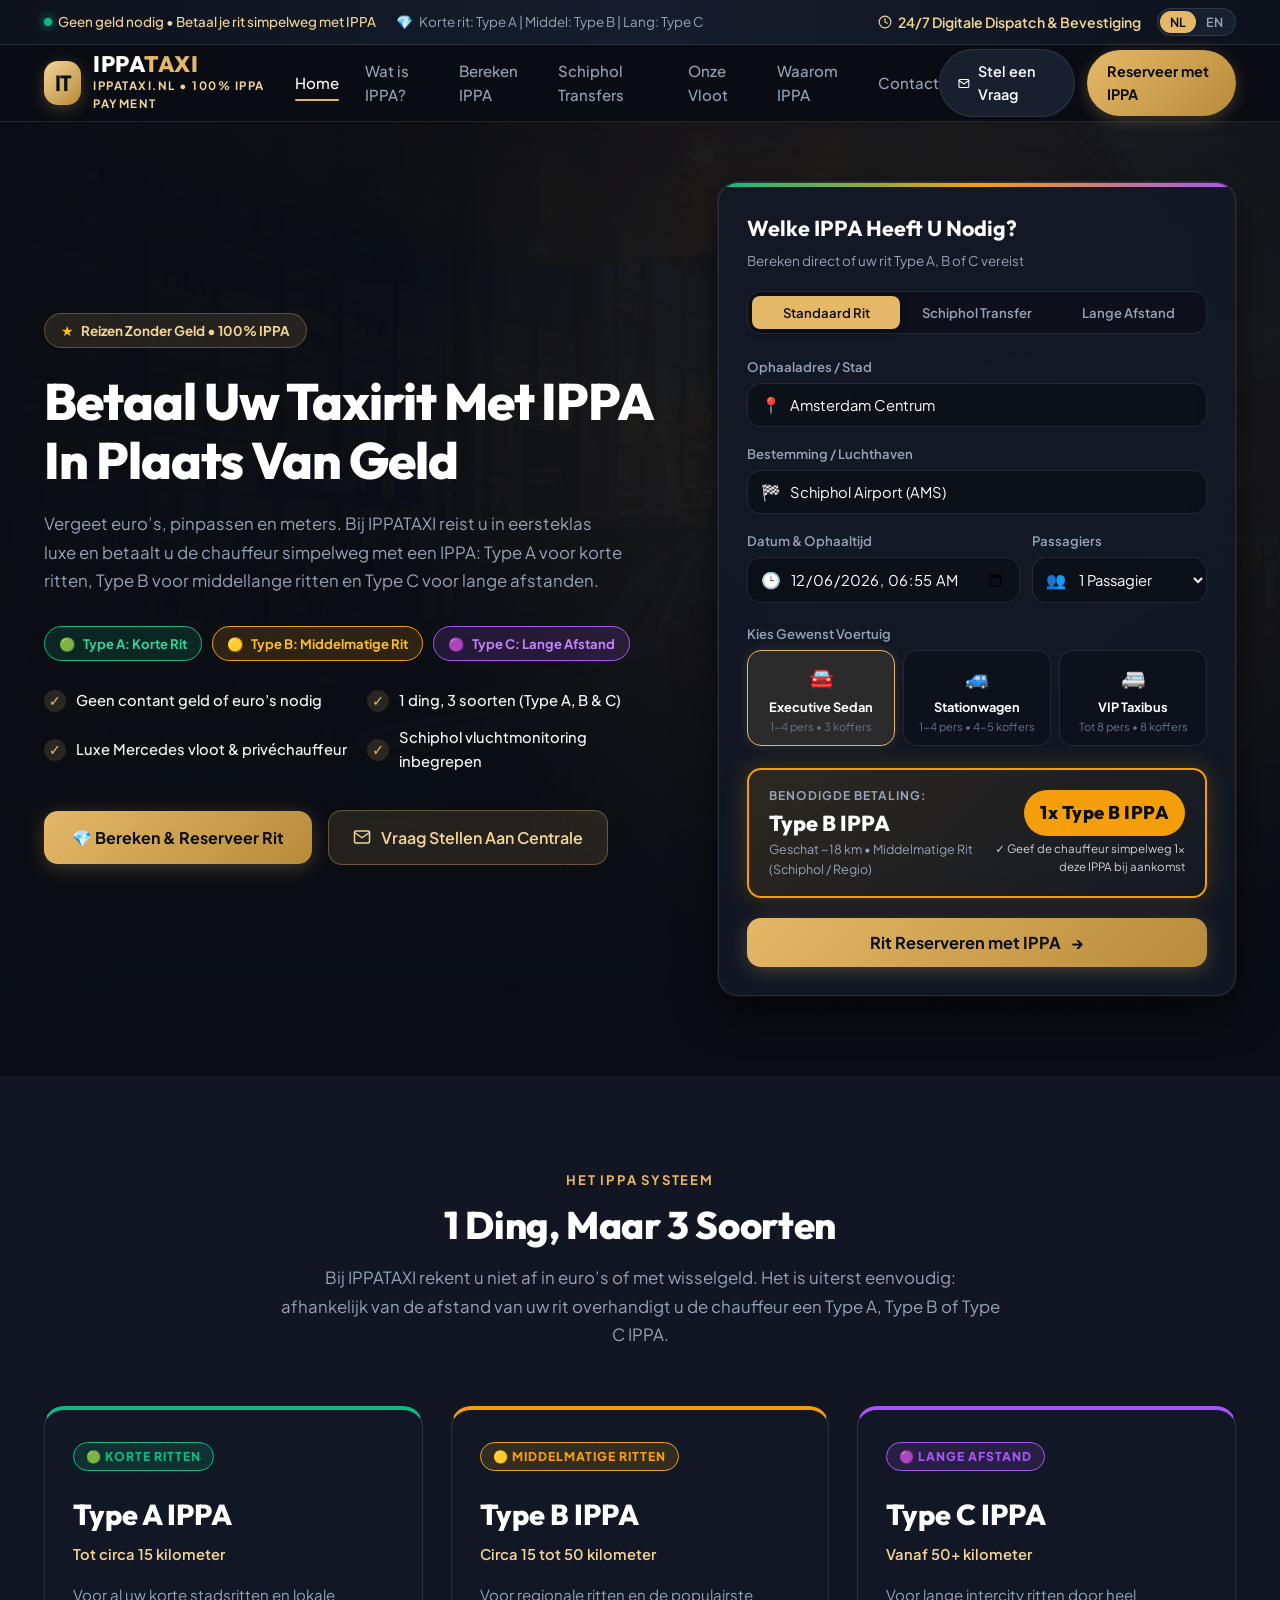
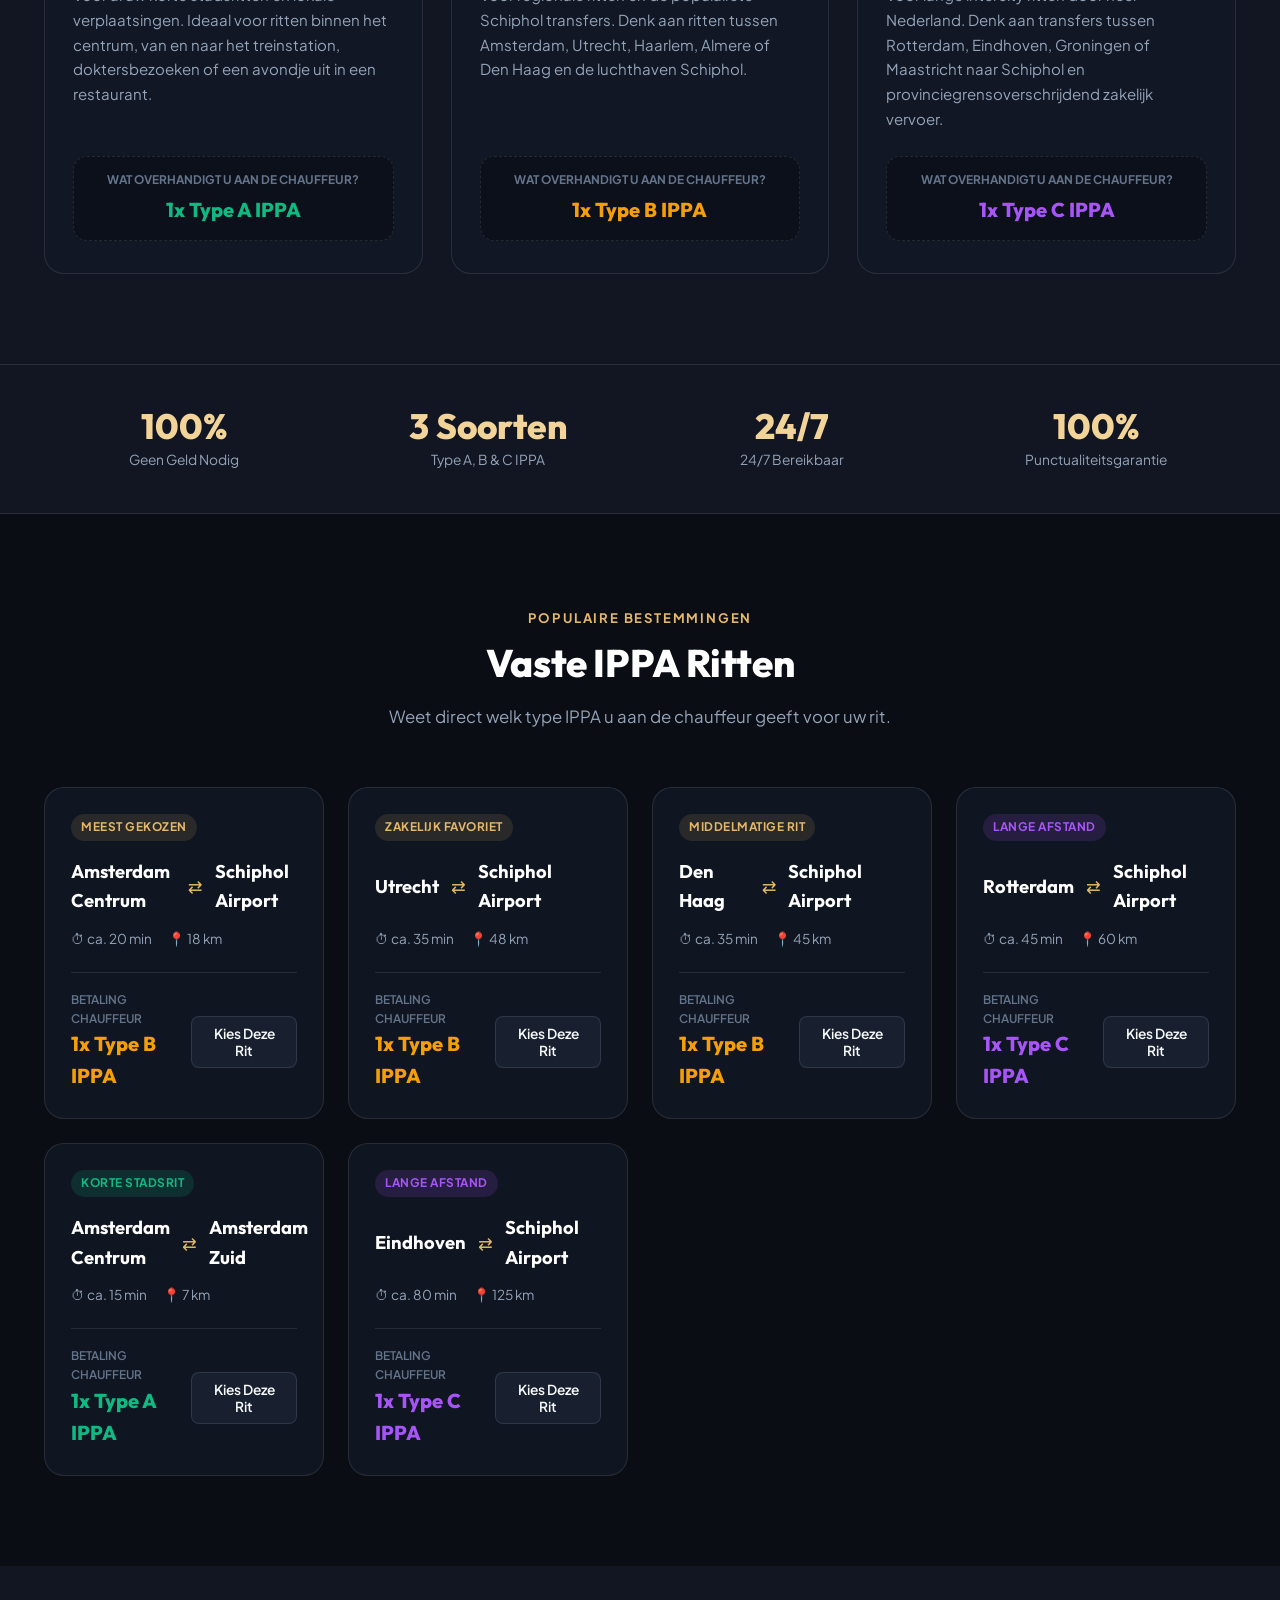
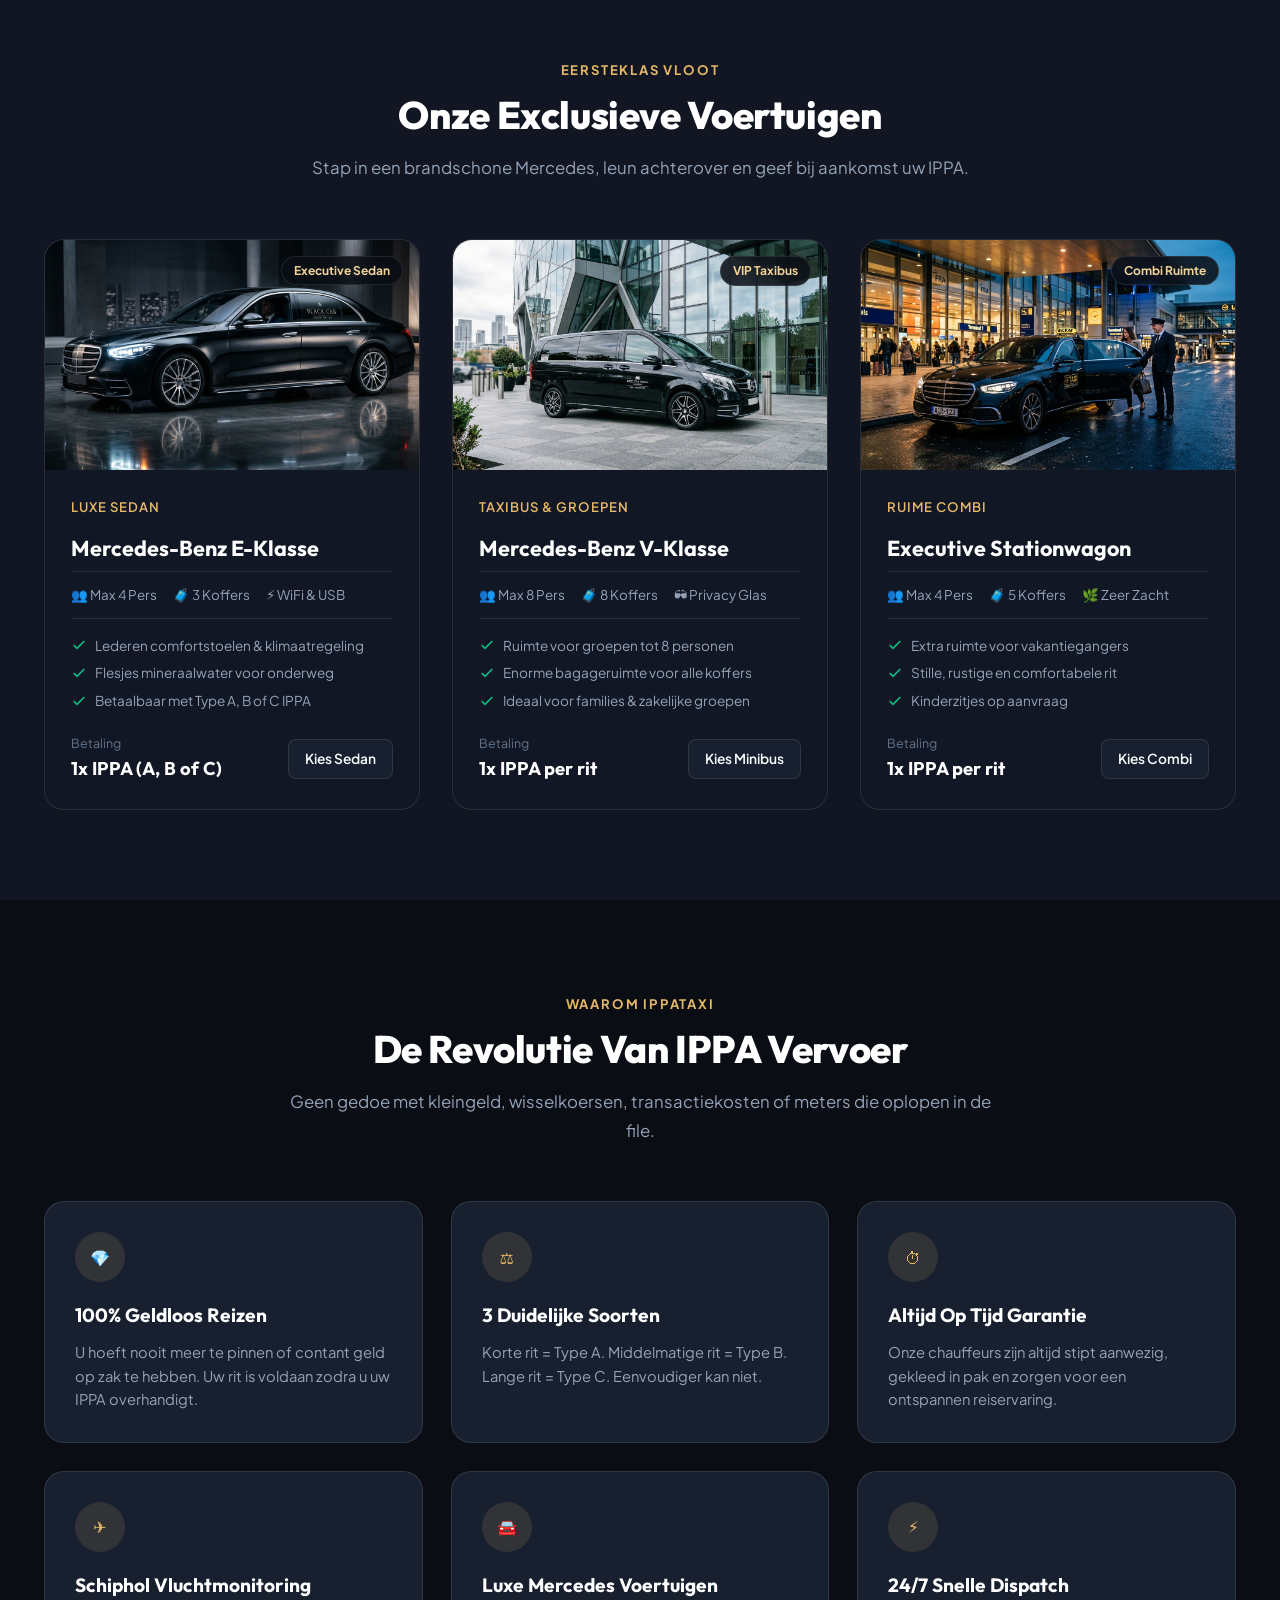
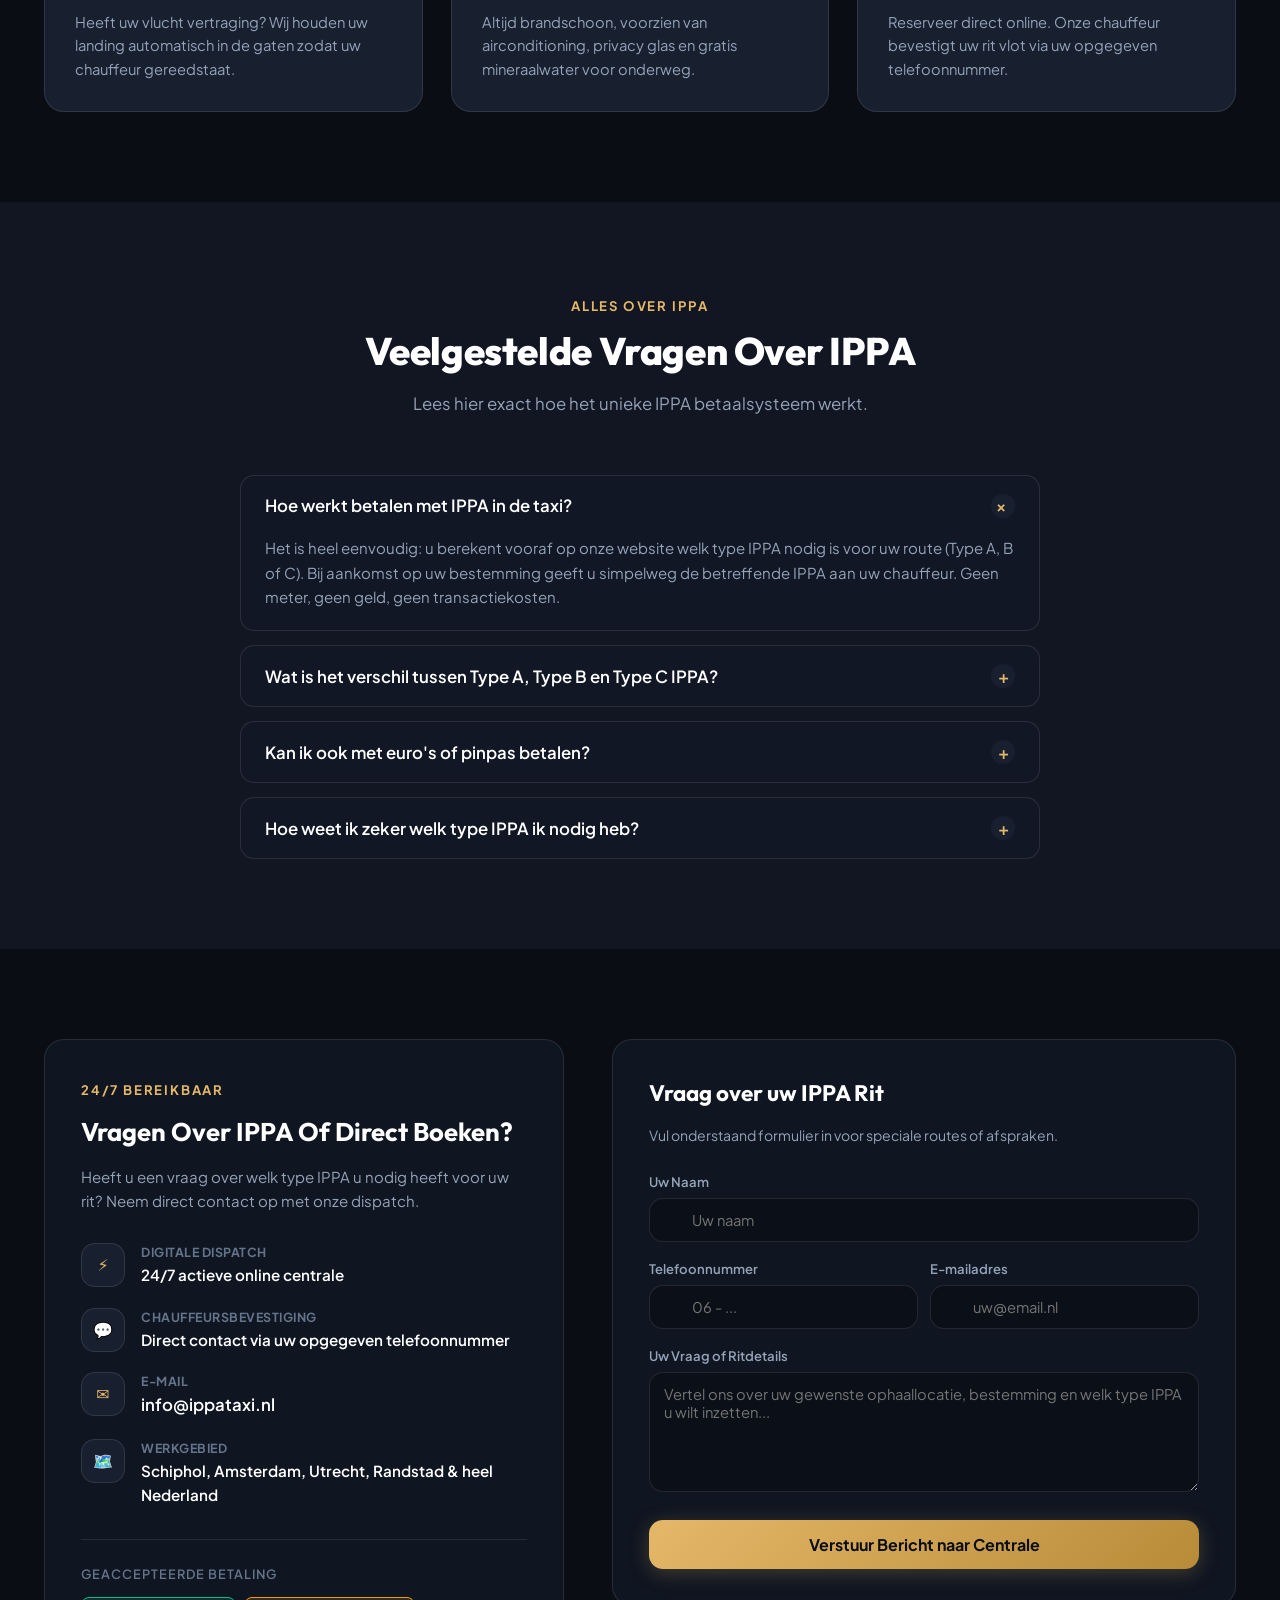
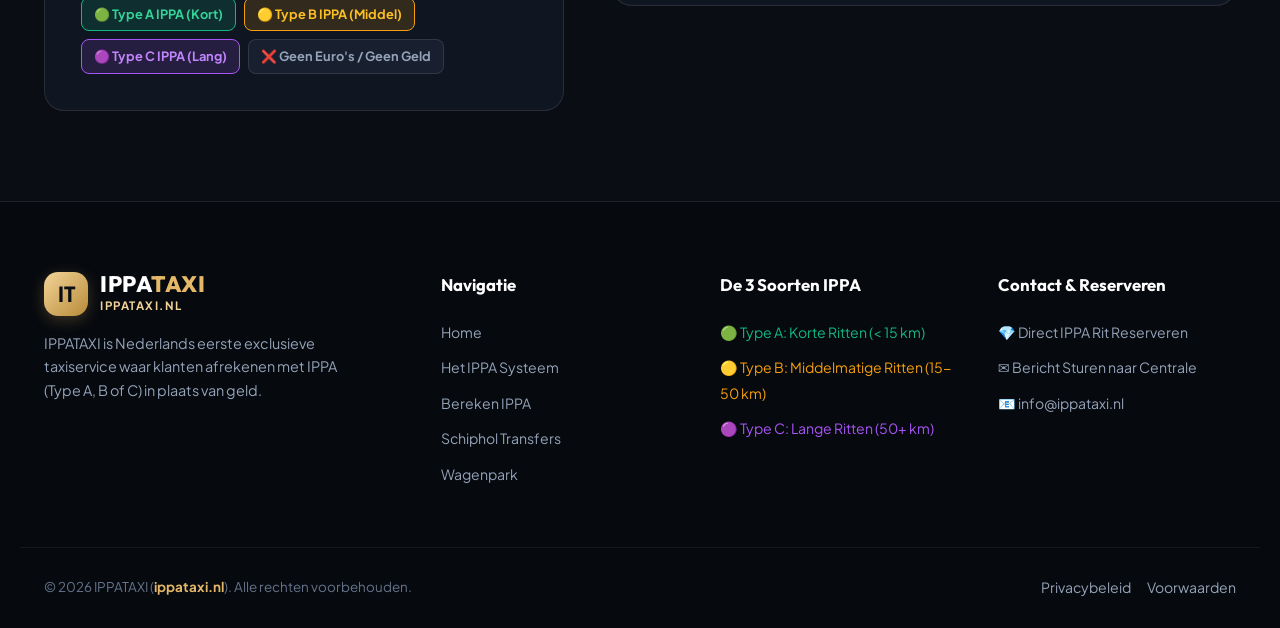
==== commit e13dae40: "nav bar fix" ====
--- a/index.html
+++ b/index.html
@@ -117,7 +117,7 @@
 
     <!-- Mobile Navigation Drawer -->
     <div class="mobile-nav-drawer" id="mobile-drawer" aria-hidden="true">
-      <a href="#home" class="mobile-nav-link" data-i18n="navHome">Home</a>
+      <a href="#home" class="mobile-nav-link active" data-i18n="navHome">Home</a>
       <a href="#ippa-system" class="mobile-nav-link" data-i18n="navIppaSystem">Wat is IPPA?</a>
       <a href="#calculator" class="mobile-nav-link" data-i18n="navTariffs">Bereken IPPA</a>
       <a href="#routes" class="mobile-nav-link" data-i18n="navAirport">Schiphol Transfers</a>
--- a/css/style.css
+++ b/css/style.css
@@ -373,6 +373,14 @@
   color: var(--color-text-main);
   padding: 8px 0;
   border-bottom: 1px solid rgba(255, 255, 255, 0.05);
+  transition: var(--transition);
+}
+
+.mobile-nav-link:hover,
+.mobile-nav-link.active {
+  color: var(--color-primary);
+  border-bottom-color: var(--color-primary);
+  padding-left: 6px;
 }
 
 /* ==========================================================================
@@ -385,6 +393,7 @@
   align-items: center;
   padding: 60px 0 80px;
   overflow: hidden;
+  scroll-margin-top: 85px;
 }
 
 .hero-background-wrapper {
@@ -1066,6 +1075,7 @@
 .section {
   padding: 90px 0;
   position: relative;
+  scroll-margin-top: 85px;
 }
 
 .section-alt {
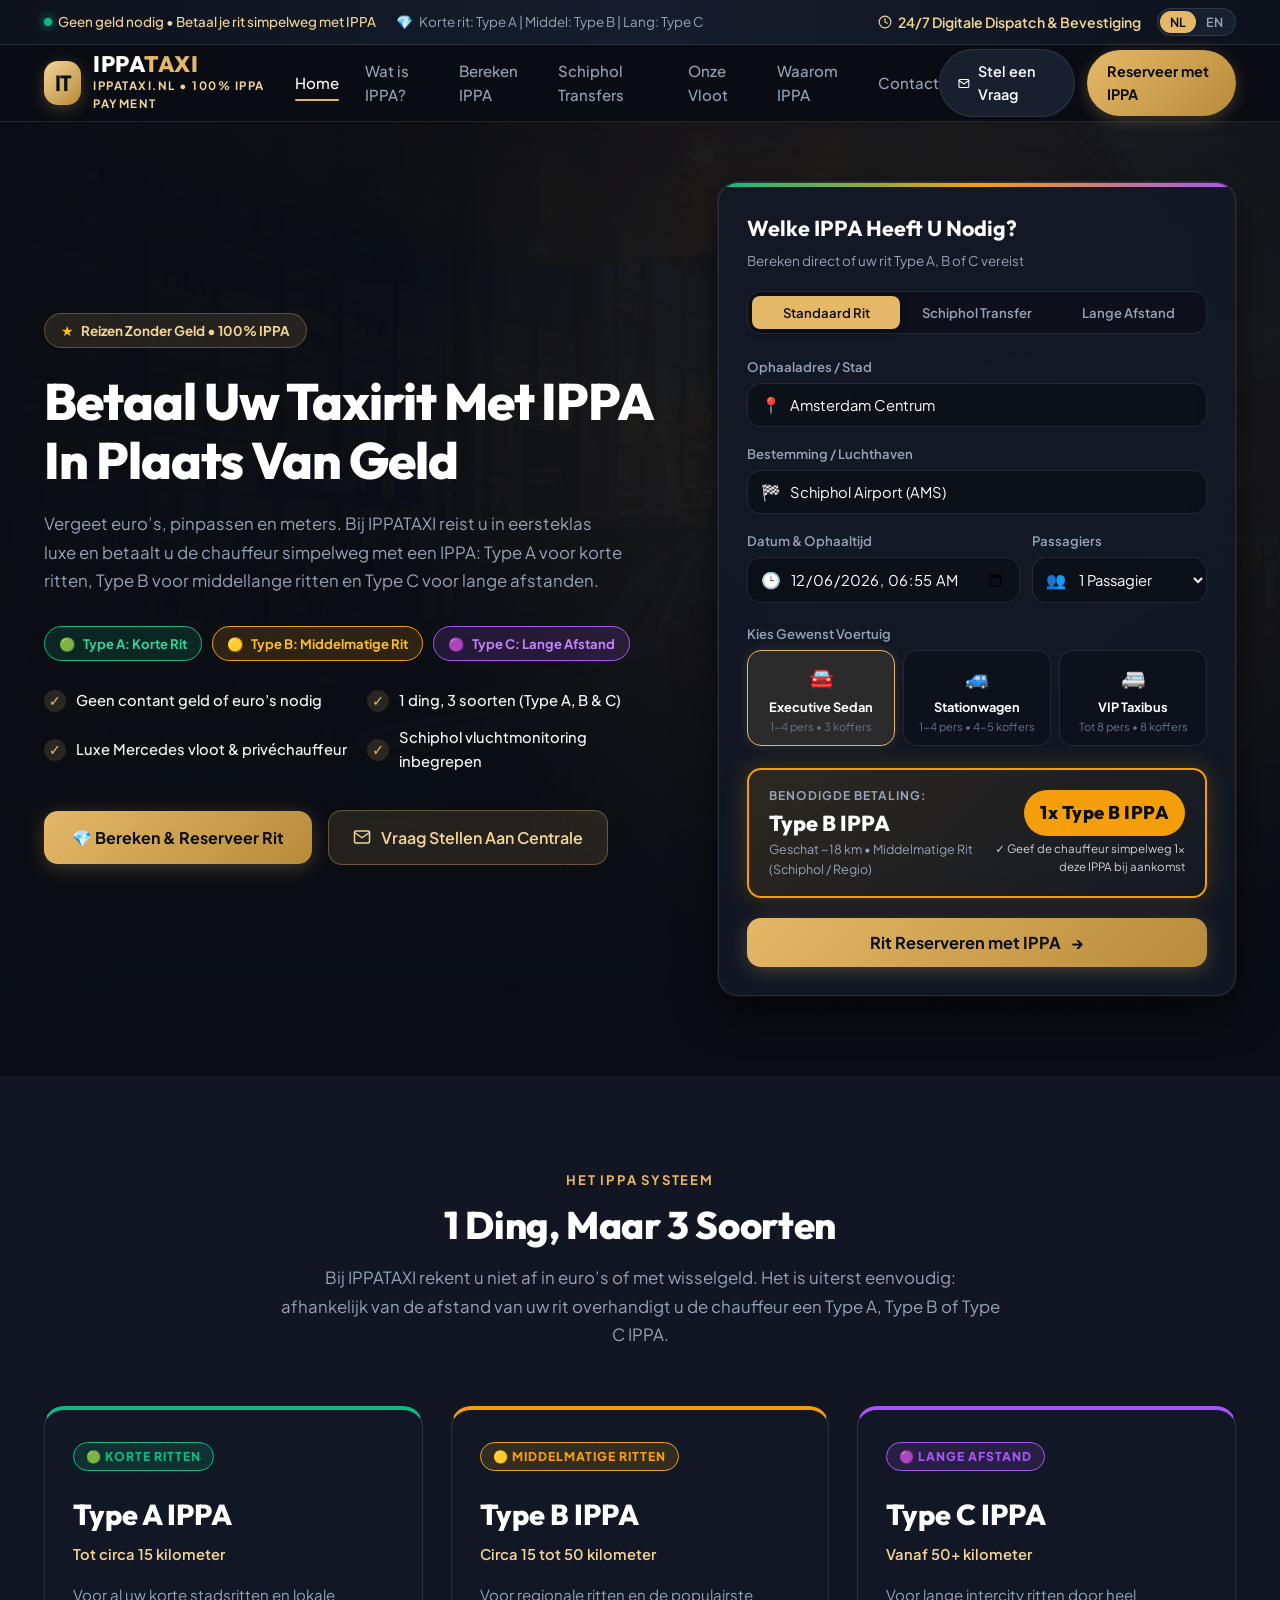
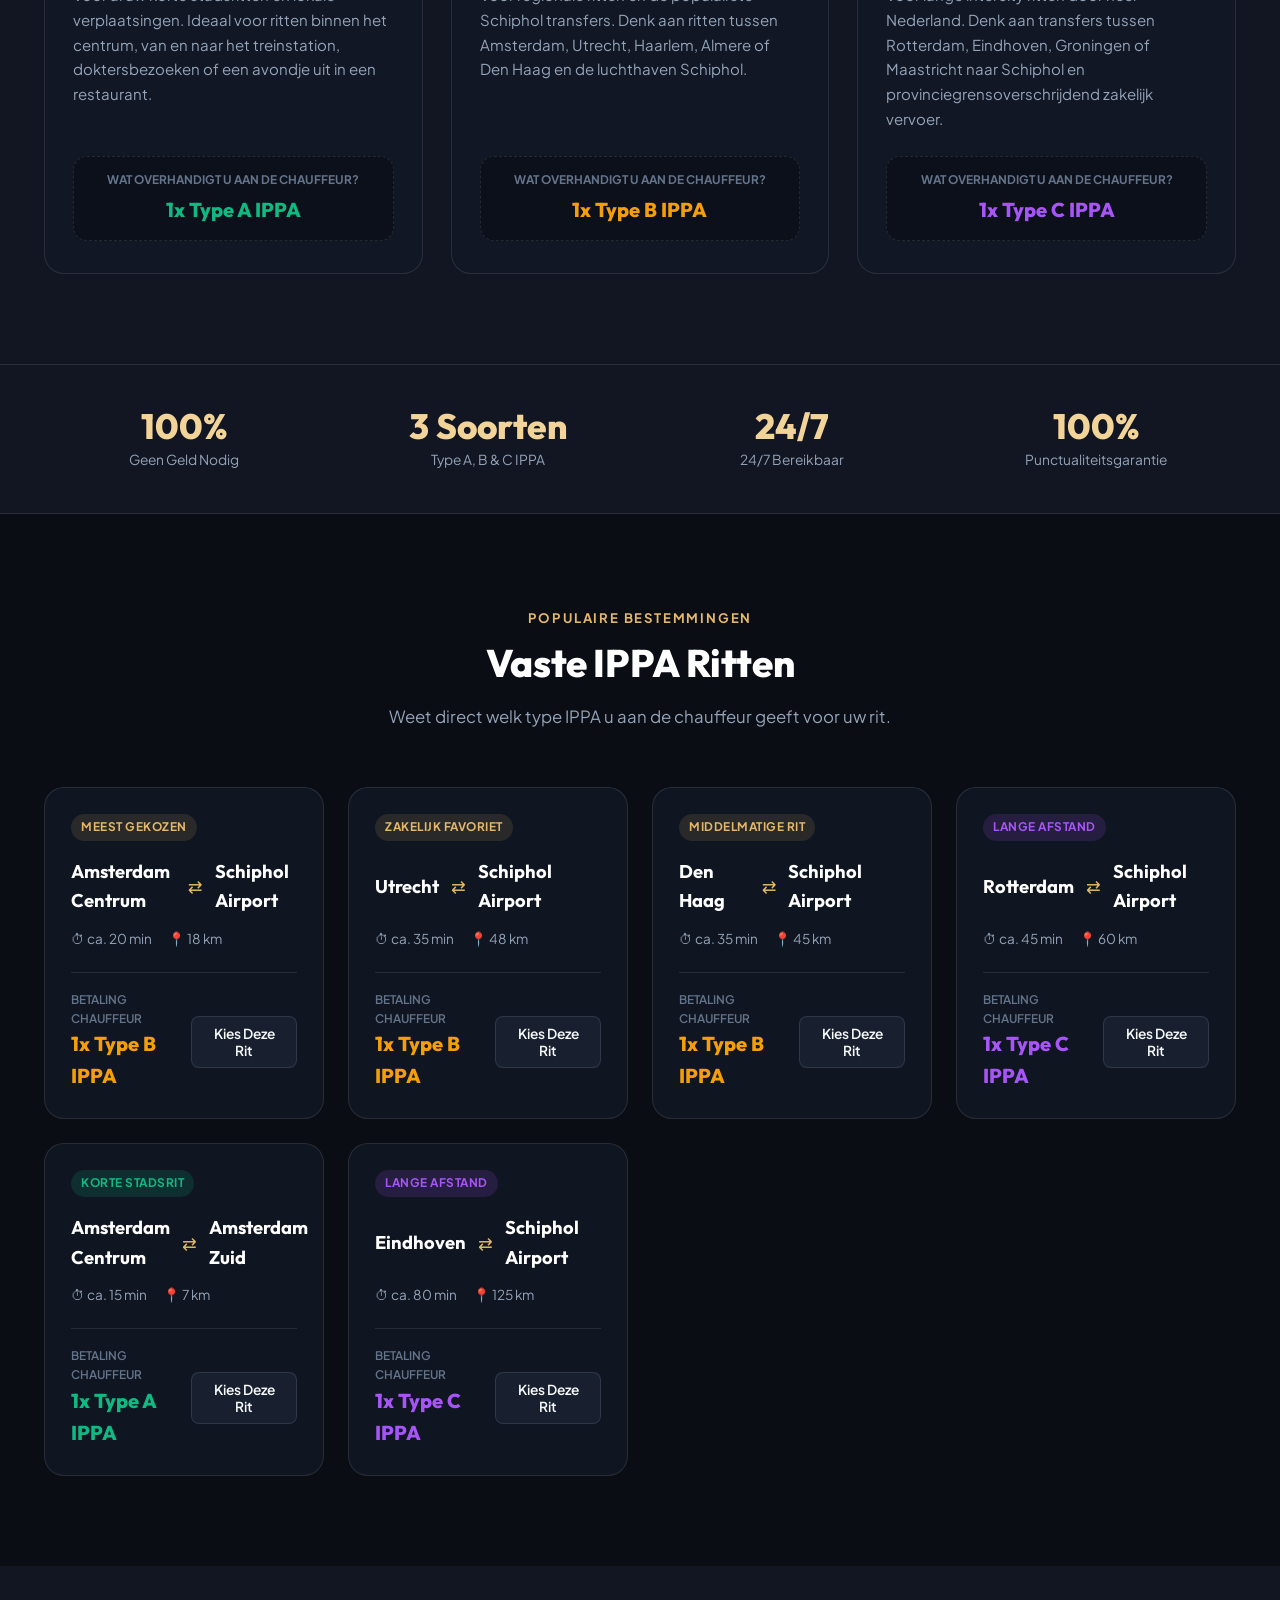
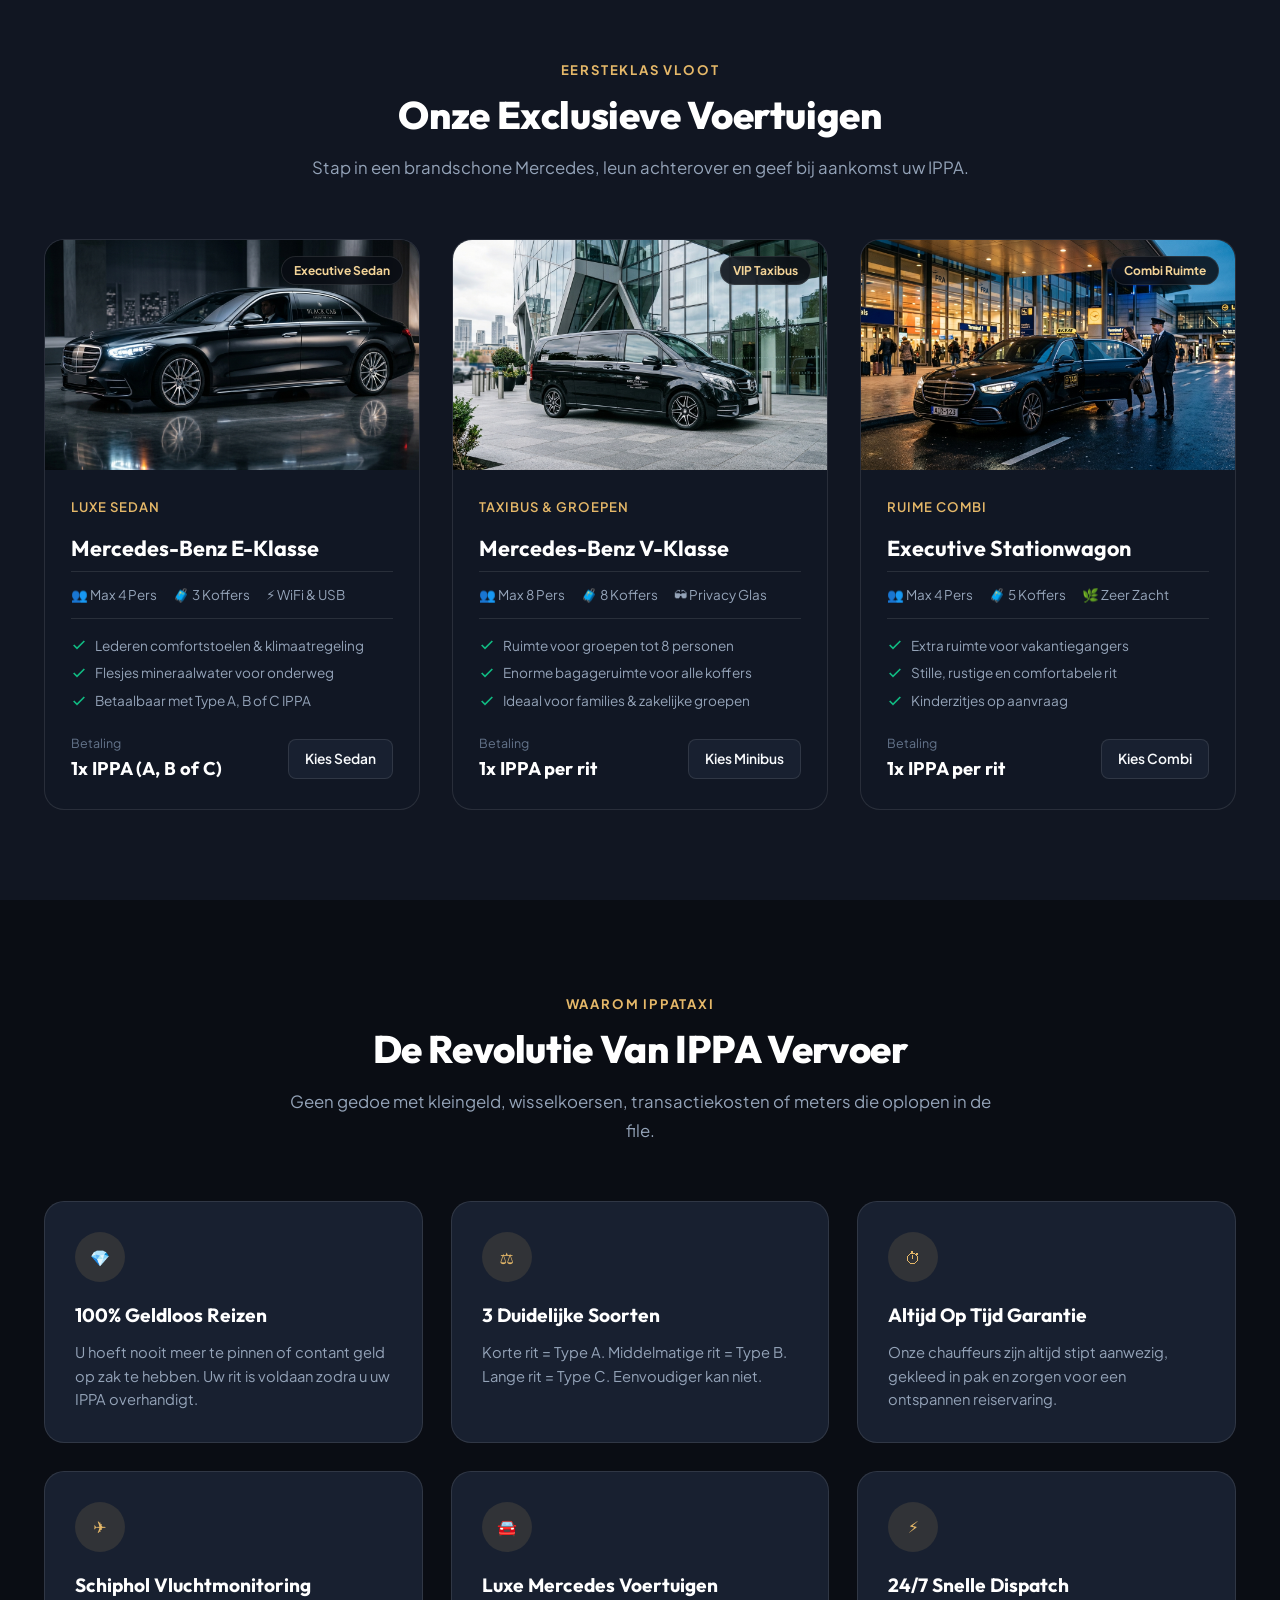
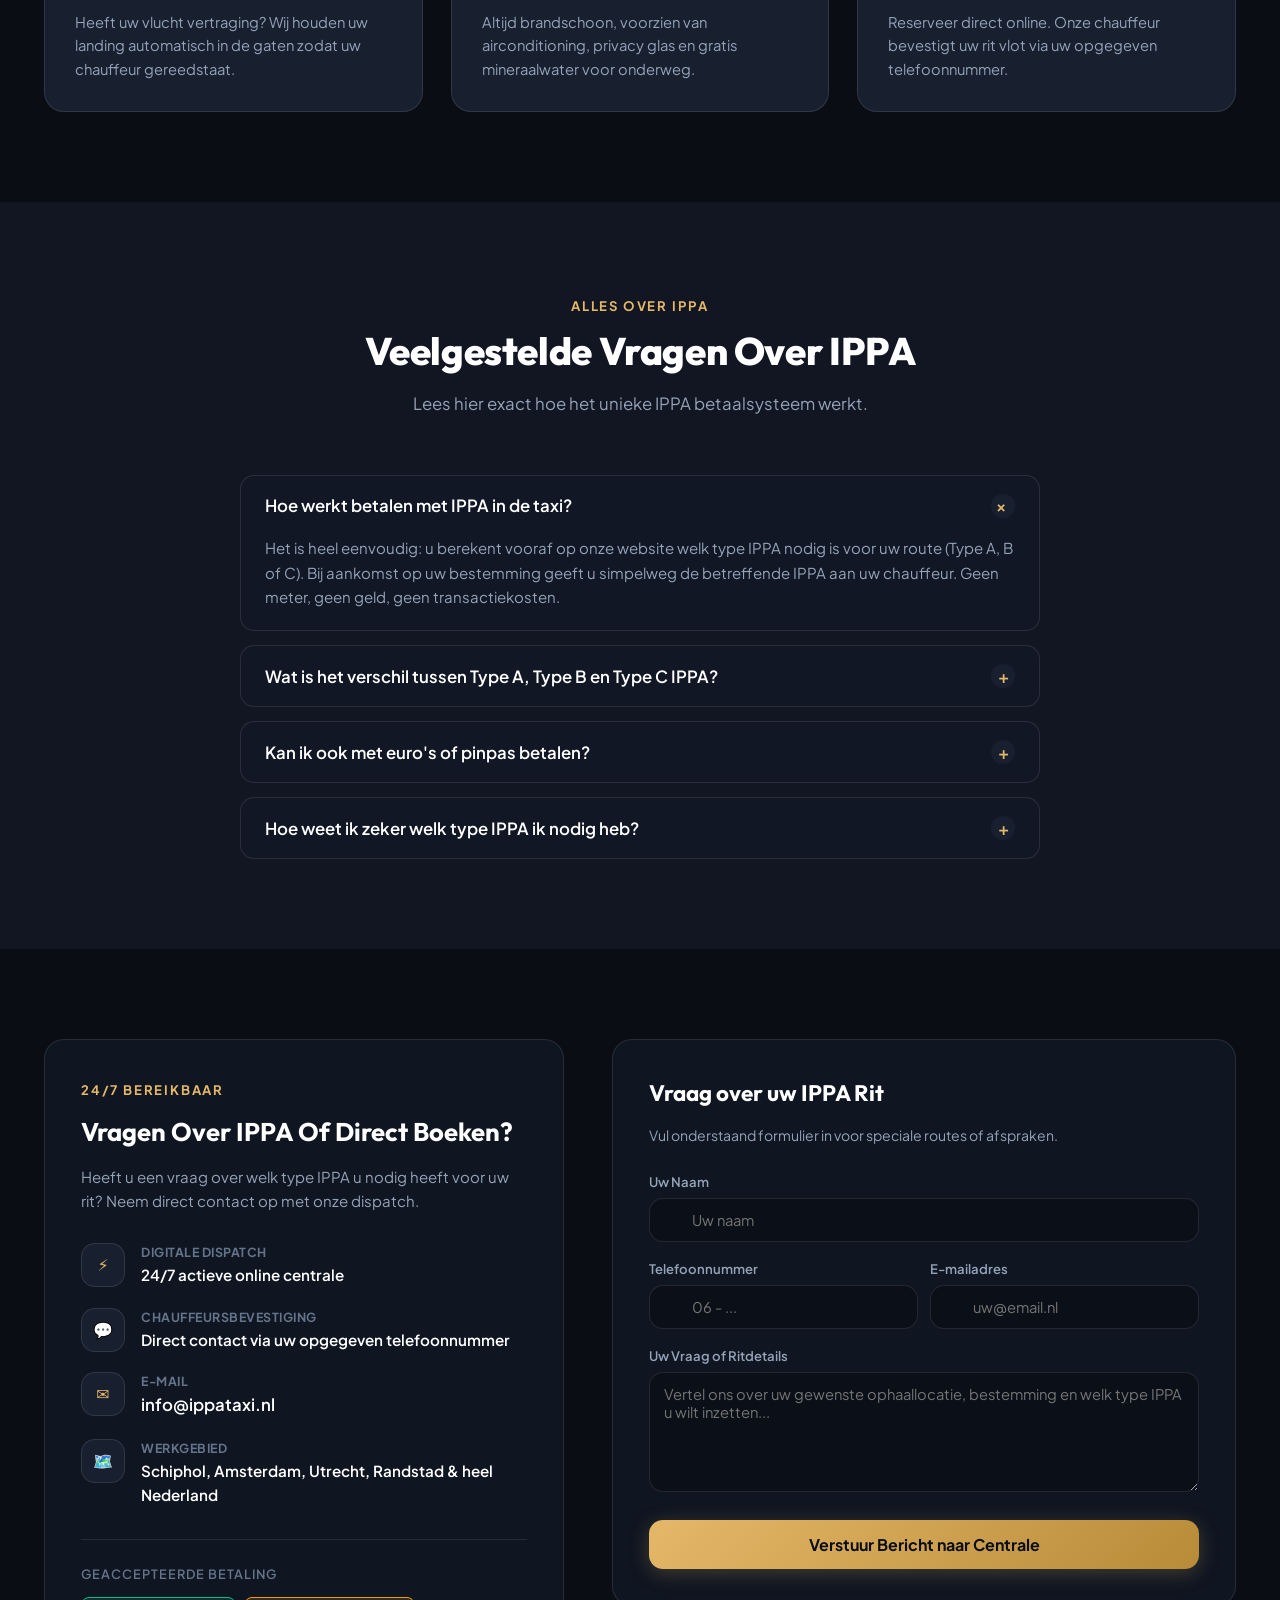
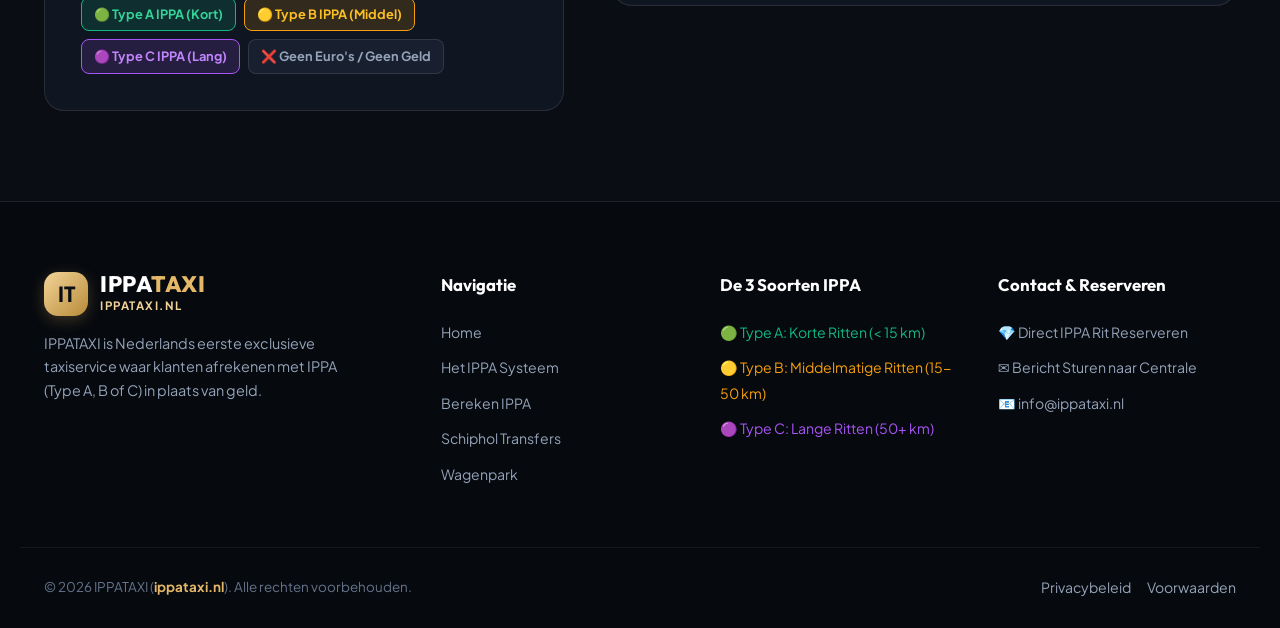
==== commit 1e00e878: "backend admin page" ====
--- a/index.html
+++ b/index.html
@@ -1018,6 +1018,7 @@
   </div>
 
   <!-- JavaScript -->
+  <script src="js/config.js"></script>
   <script src="js/app.js"></script>
 </body>
 </html>
--- a/css/style.css
+++ b/css/style.css
@@ -467,6 +467,7 @@
 
 .hero-title .highlight-ippa {
   background: linear-gradient(135deg, var(--color-ippa-a) 0%, var(--color-ippa-b) 50%, var(--color-ippa-c) 100%);
+  background-clip: text;
   -webkit-background-clip: text;
   -webkit-text-fill-color: transparent;
   font-weight: 900;
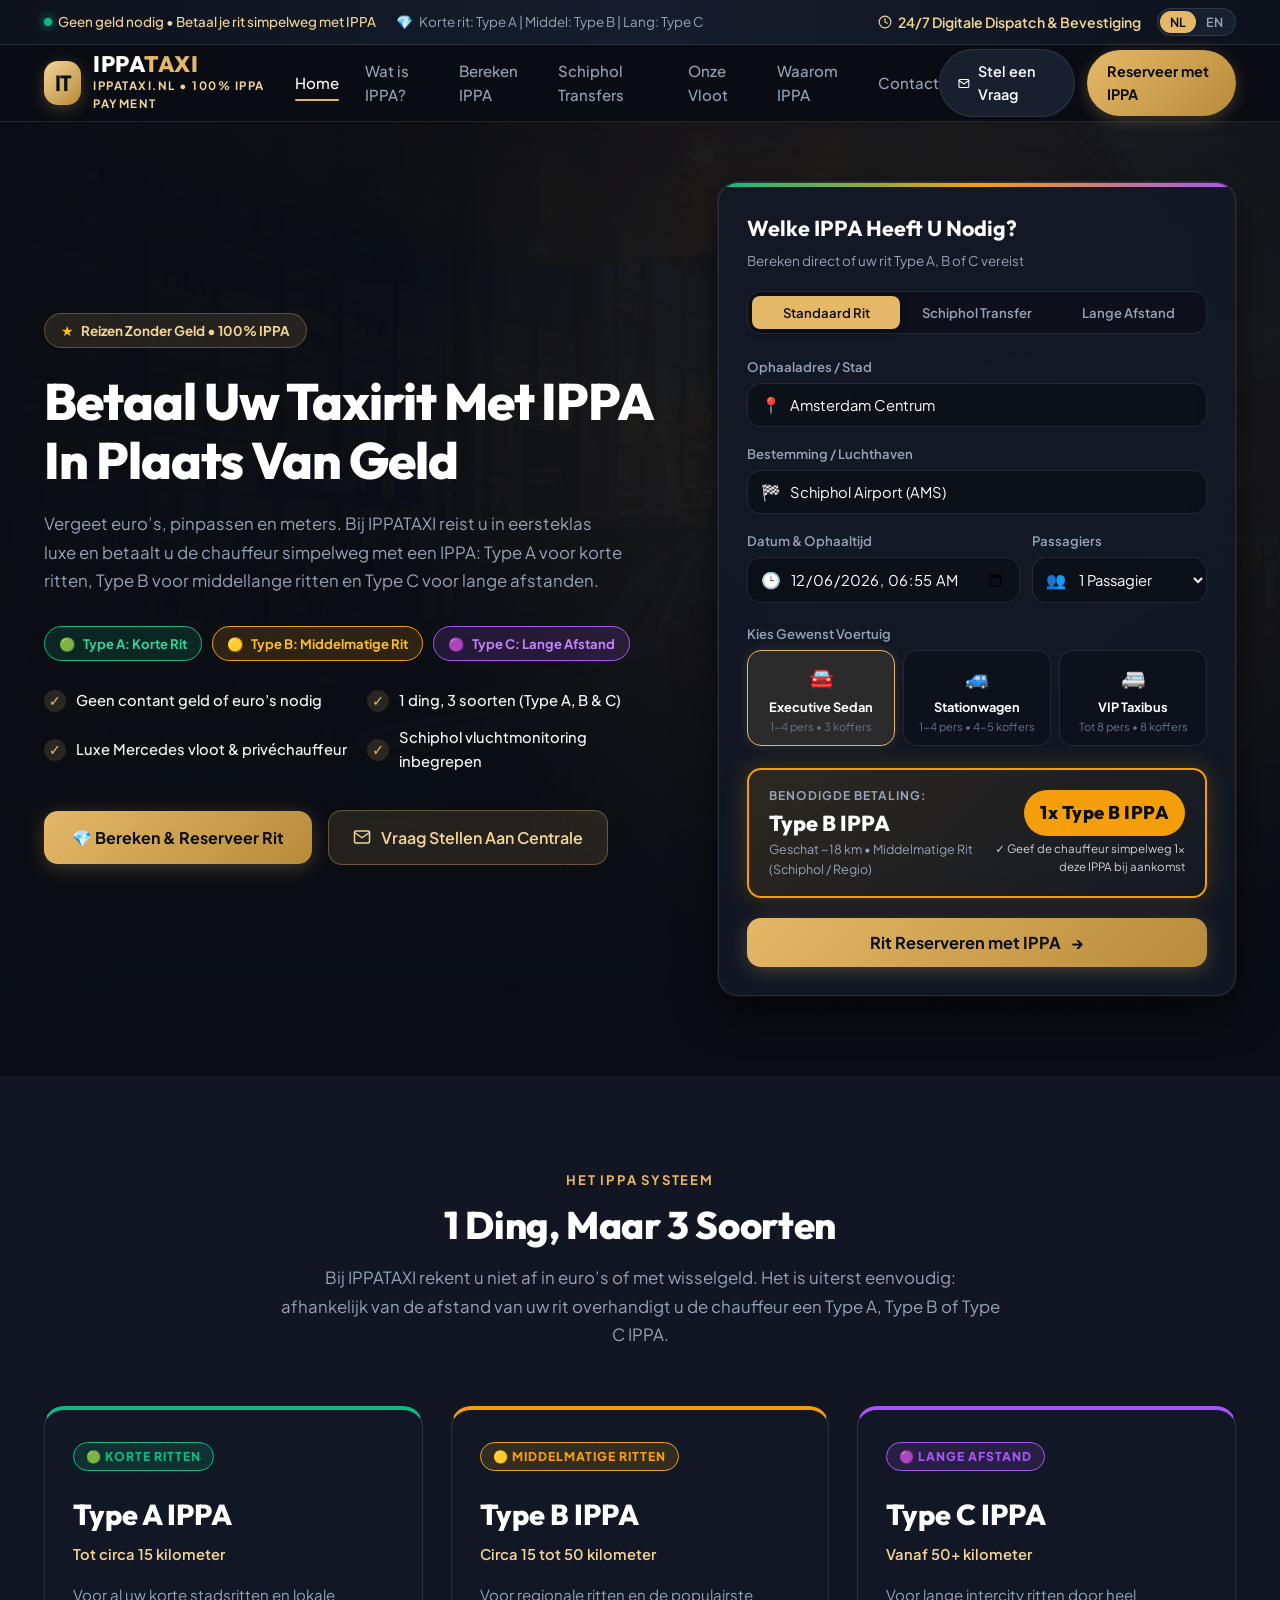
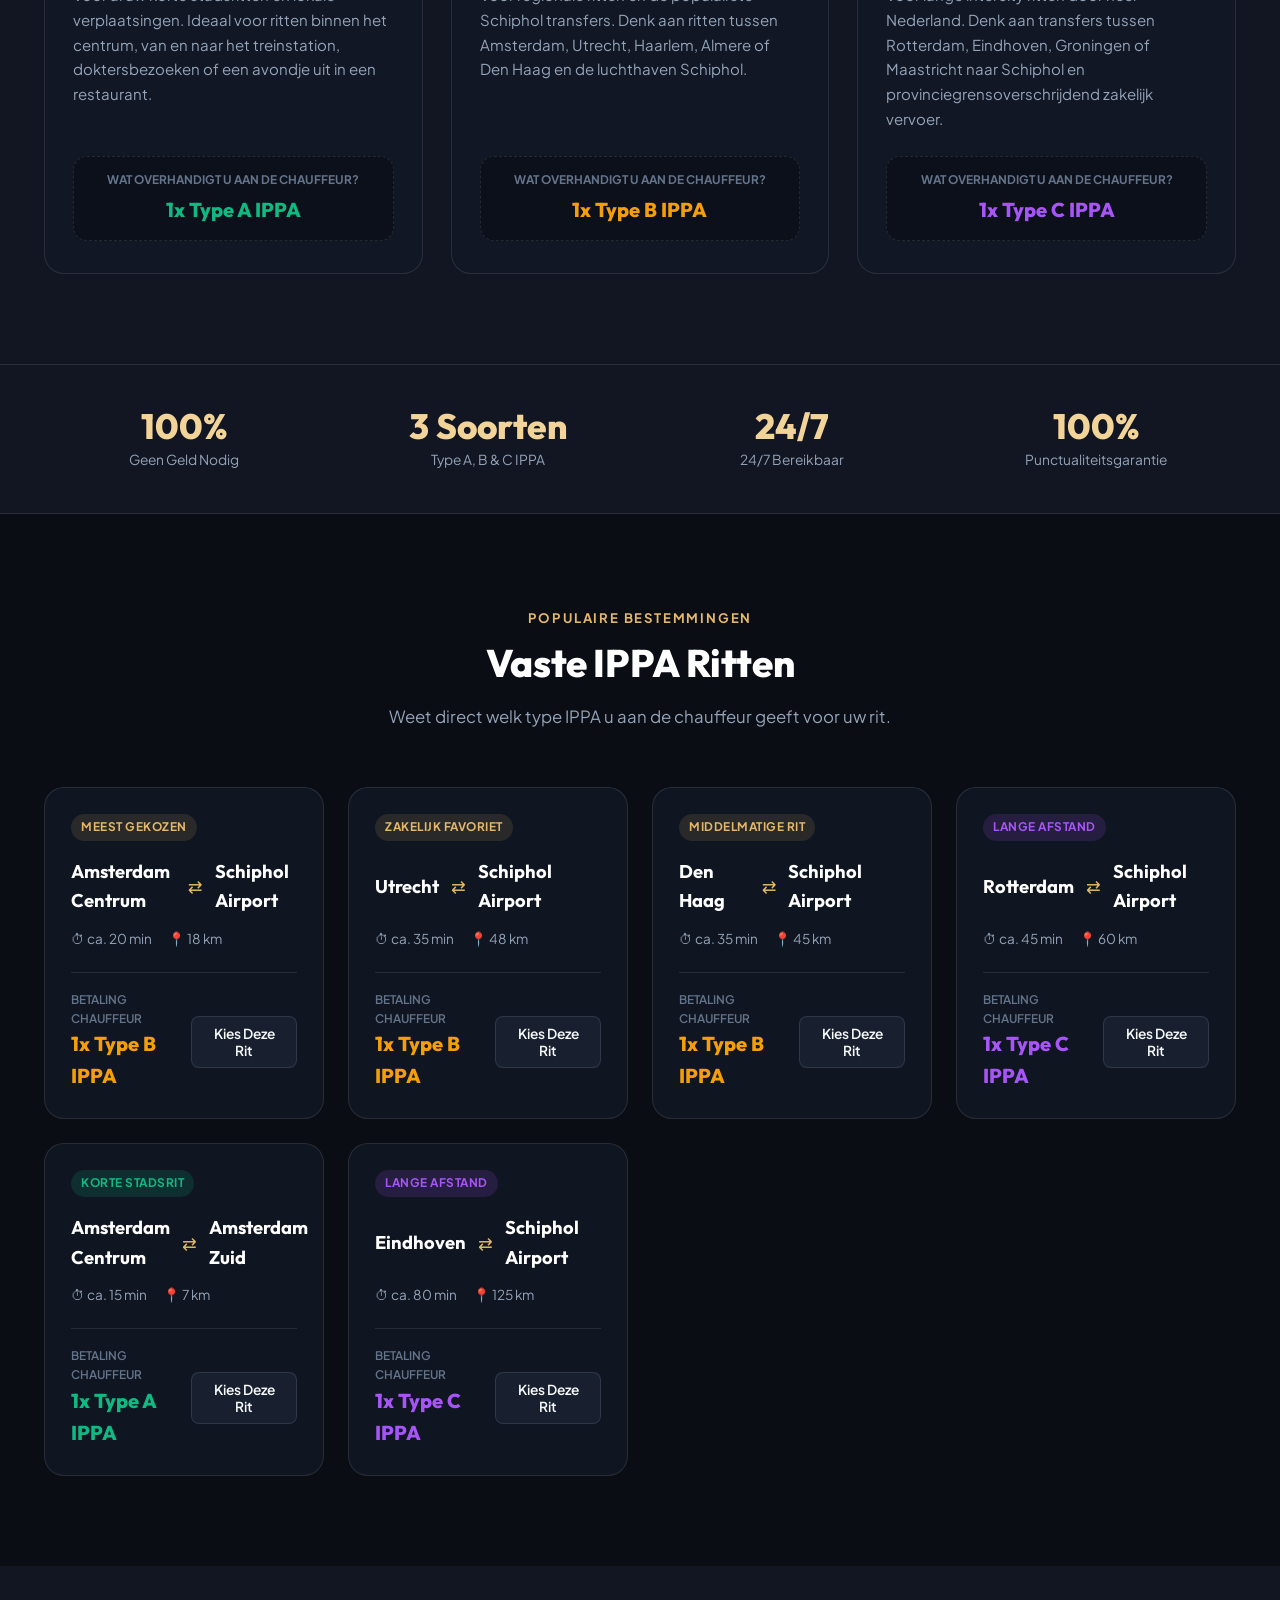
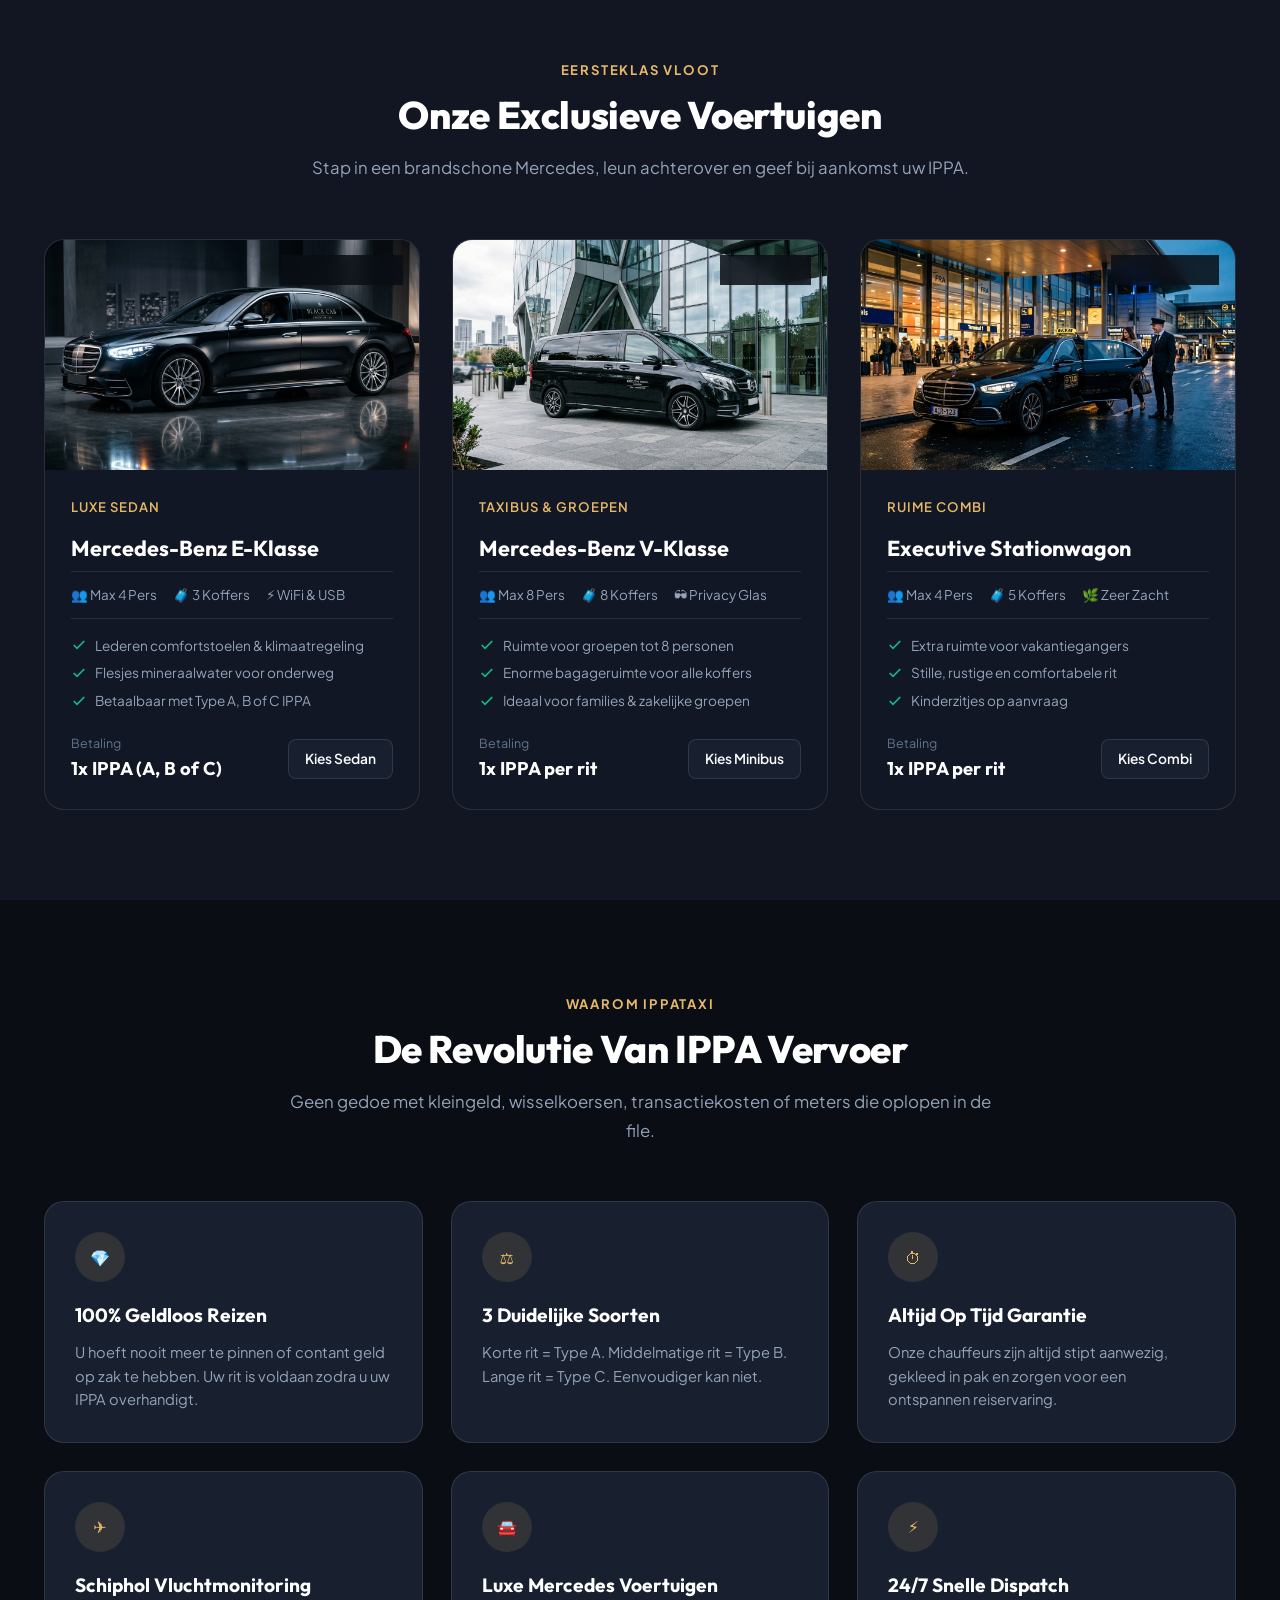
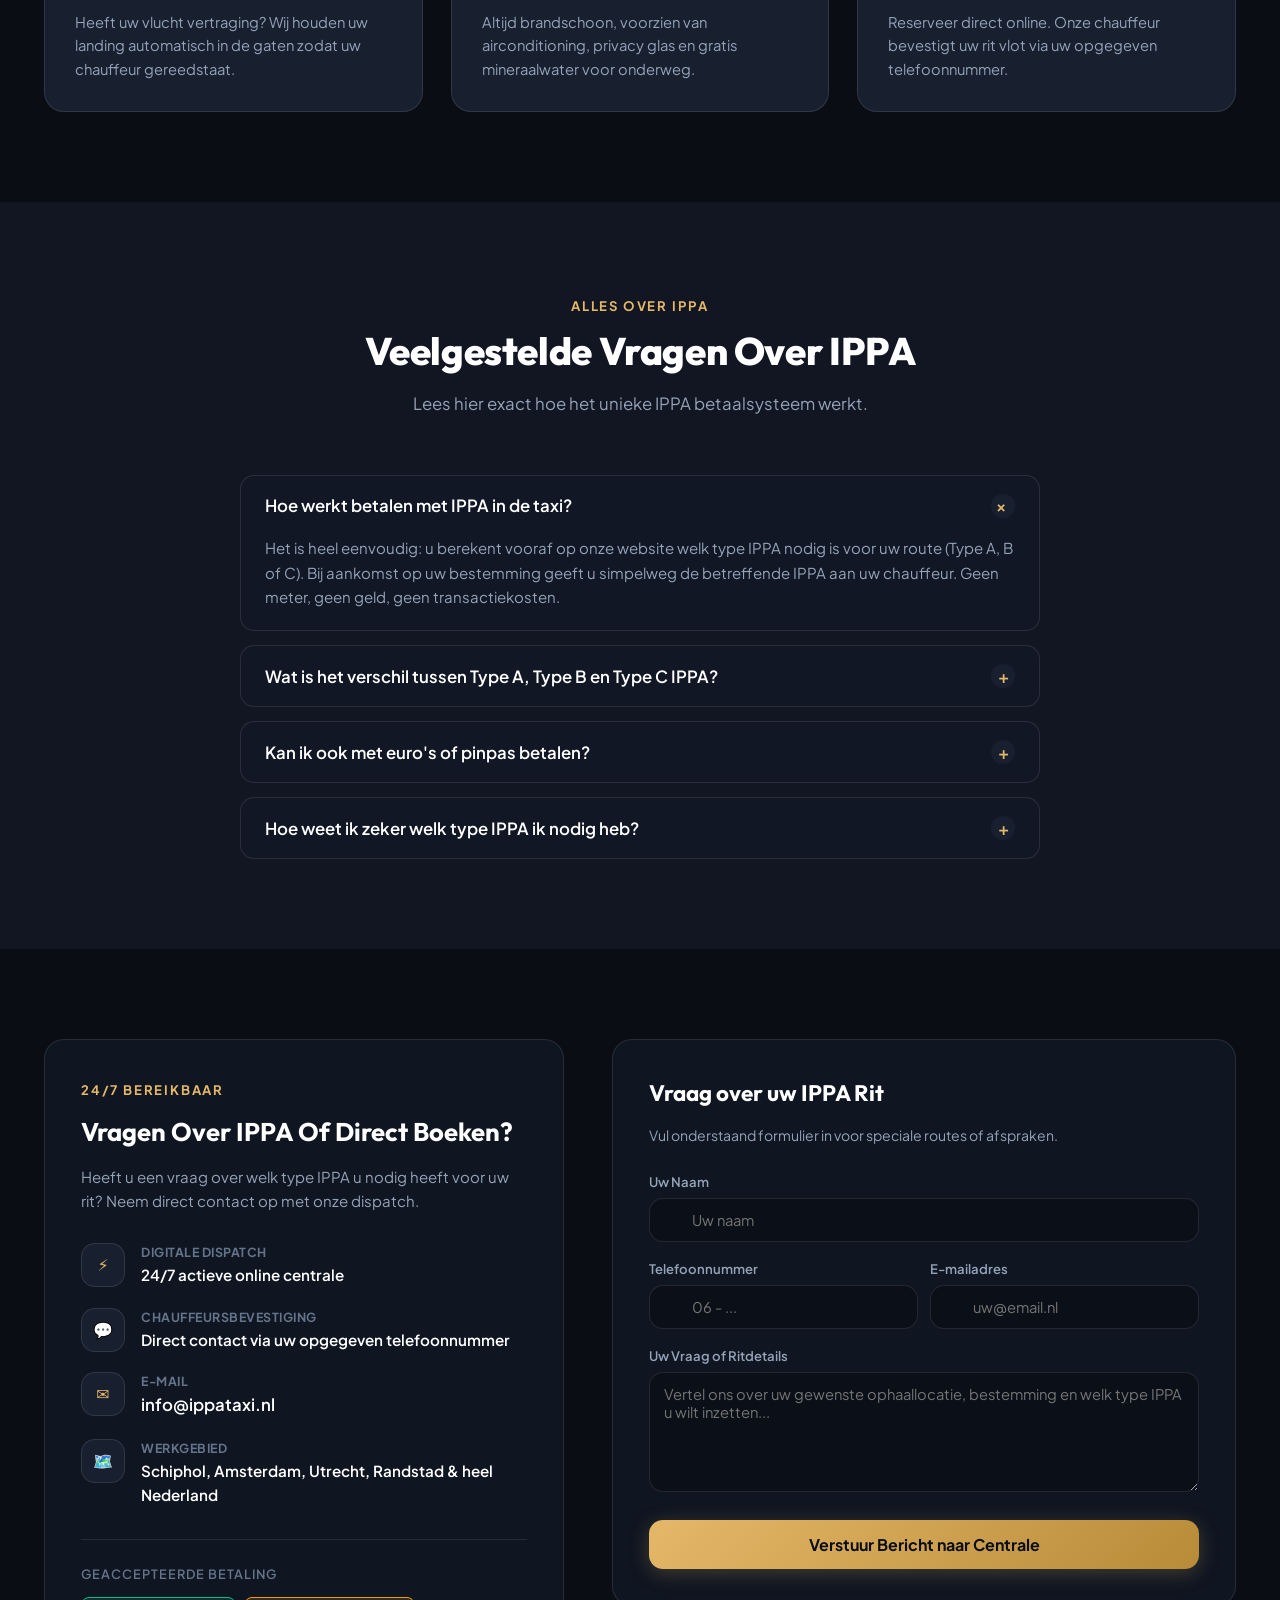
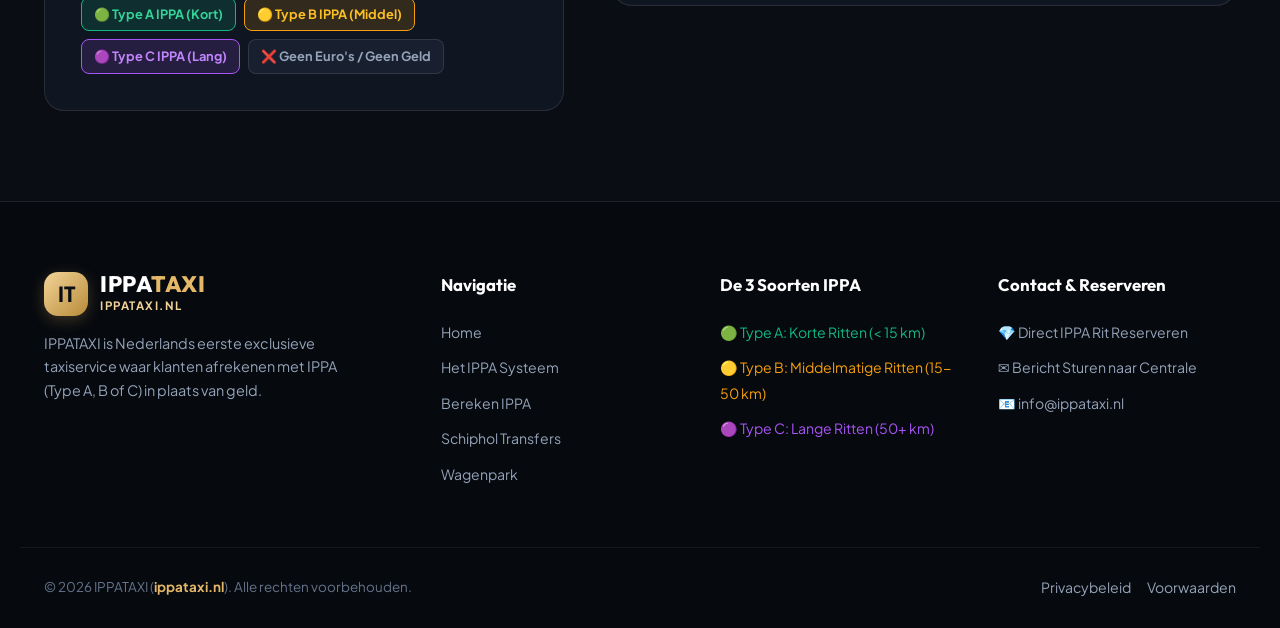
==== commit d46d1714: "favicon fix" ====
--- a/index.html
+++ b/index.html
@@ -8,6 +8,13 @@
   <meta name="keywords" content="ippataxi, ippataxi.nl, ippa, betaal met ippa, type a ippa, type b ippa, type c ippa, taxi schiphol, taxidienst nederland">
   <meta name="author" content="IPPATAXI">
   <link rel="canonical" href="https://ippataxi.nl">
+
+  <!-- Favicon -->
+  <link rel="icon" type="image/svg+xml" href="assets/favicon.svg">
+  <link rel="icon" type="image/png" sizes="32x32" href="assets/favicon-32.png">
+  <link rel="icon" href="favicon.ico" sizes="any">
+  <link rel="apple-touch-icon" href="assets/apple-touch-icon.png">
+  <meta name="theme-color" content="#0b0e14">
 
   <!-- Open Graph / Social Media -->
   <meta property="og:type" content="website">
@@ -991,8 +998,8 @@
             <input type="tel" id="modal-phone" class="form-input" placeholder="06 - ..." required>
           </div>
           <div class="form-group">
-            <label for="modal-email" class="form-label">E-mailadres (voor bevestiging)</label>
-            <input type="email" id="modal-email" class="form-input" placeholder="uw@email.nl">
+            <label for="modal-email" class="form-label">E-mailadres * (voor bevestiging)</label>
+            <input type="email" id="modal-email" class="form-input" placeholder="uw@email.nl" required>
           </div>
         </div>
 
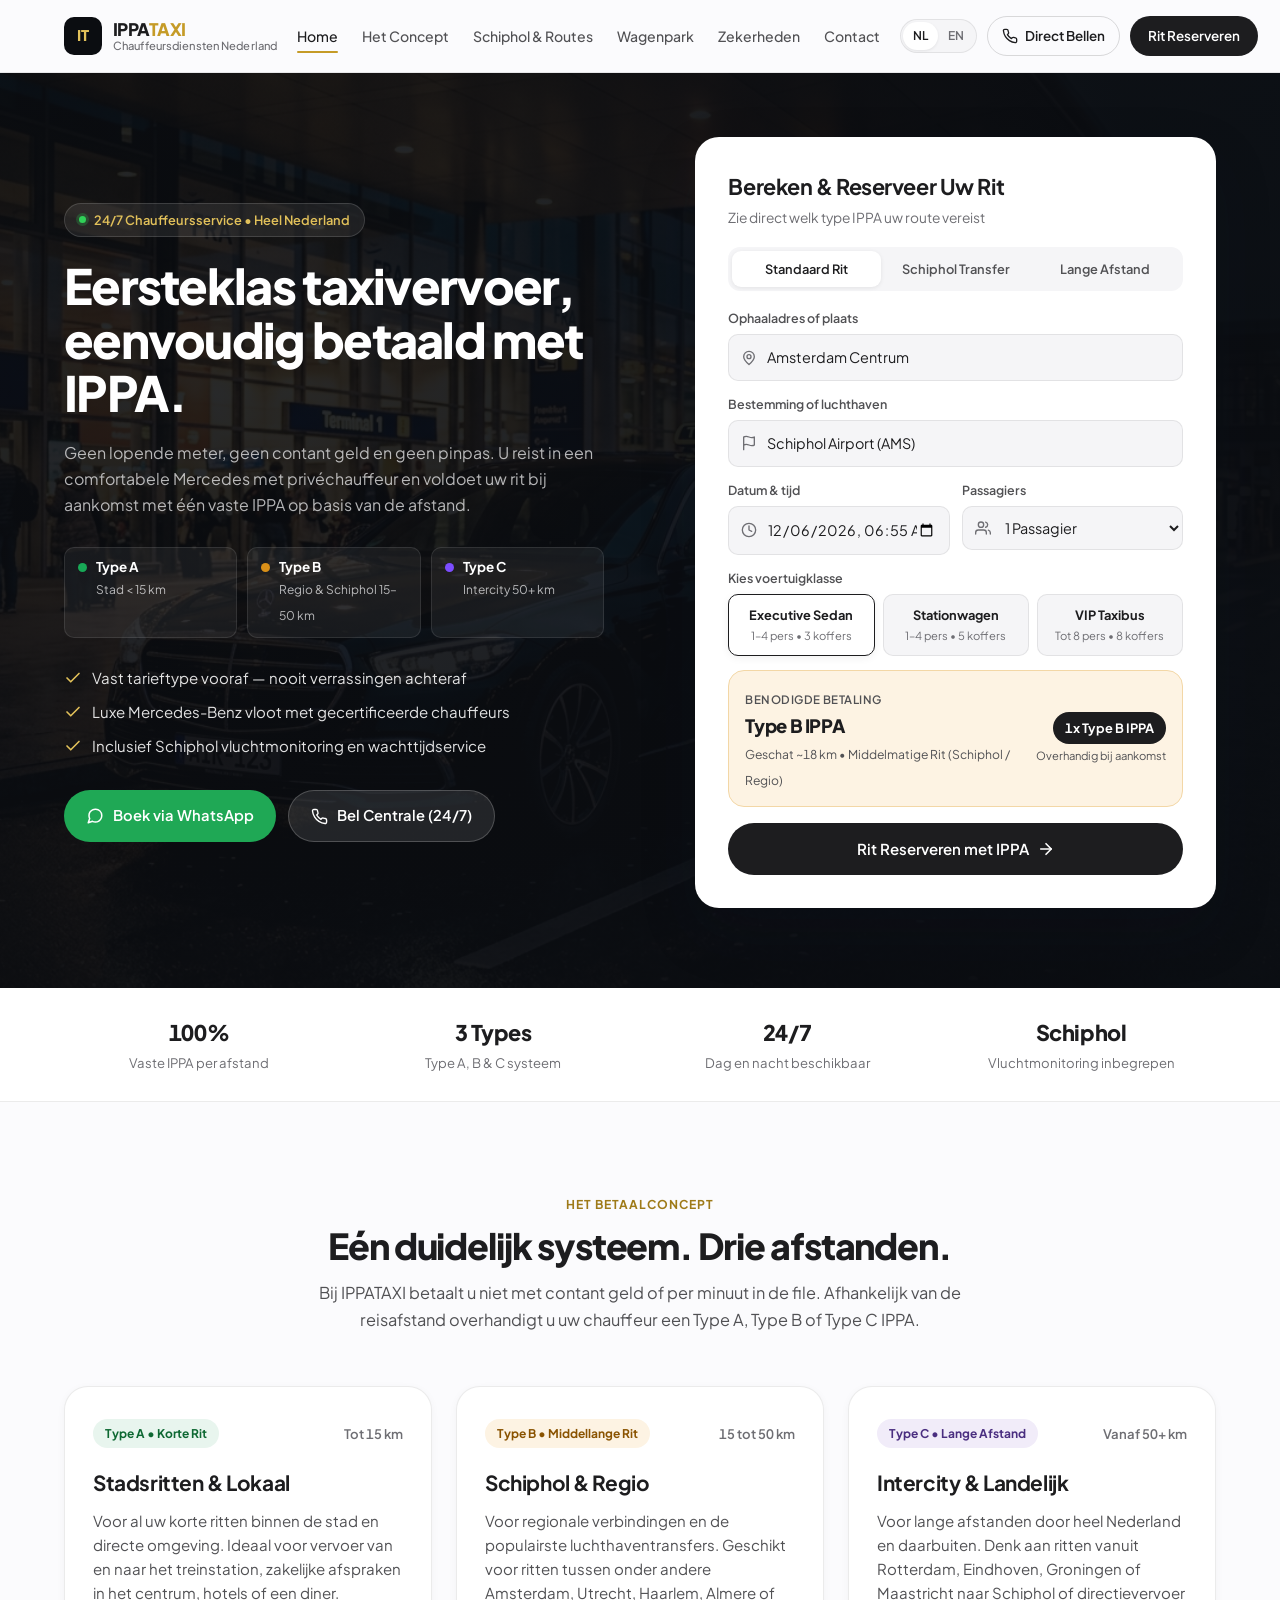
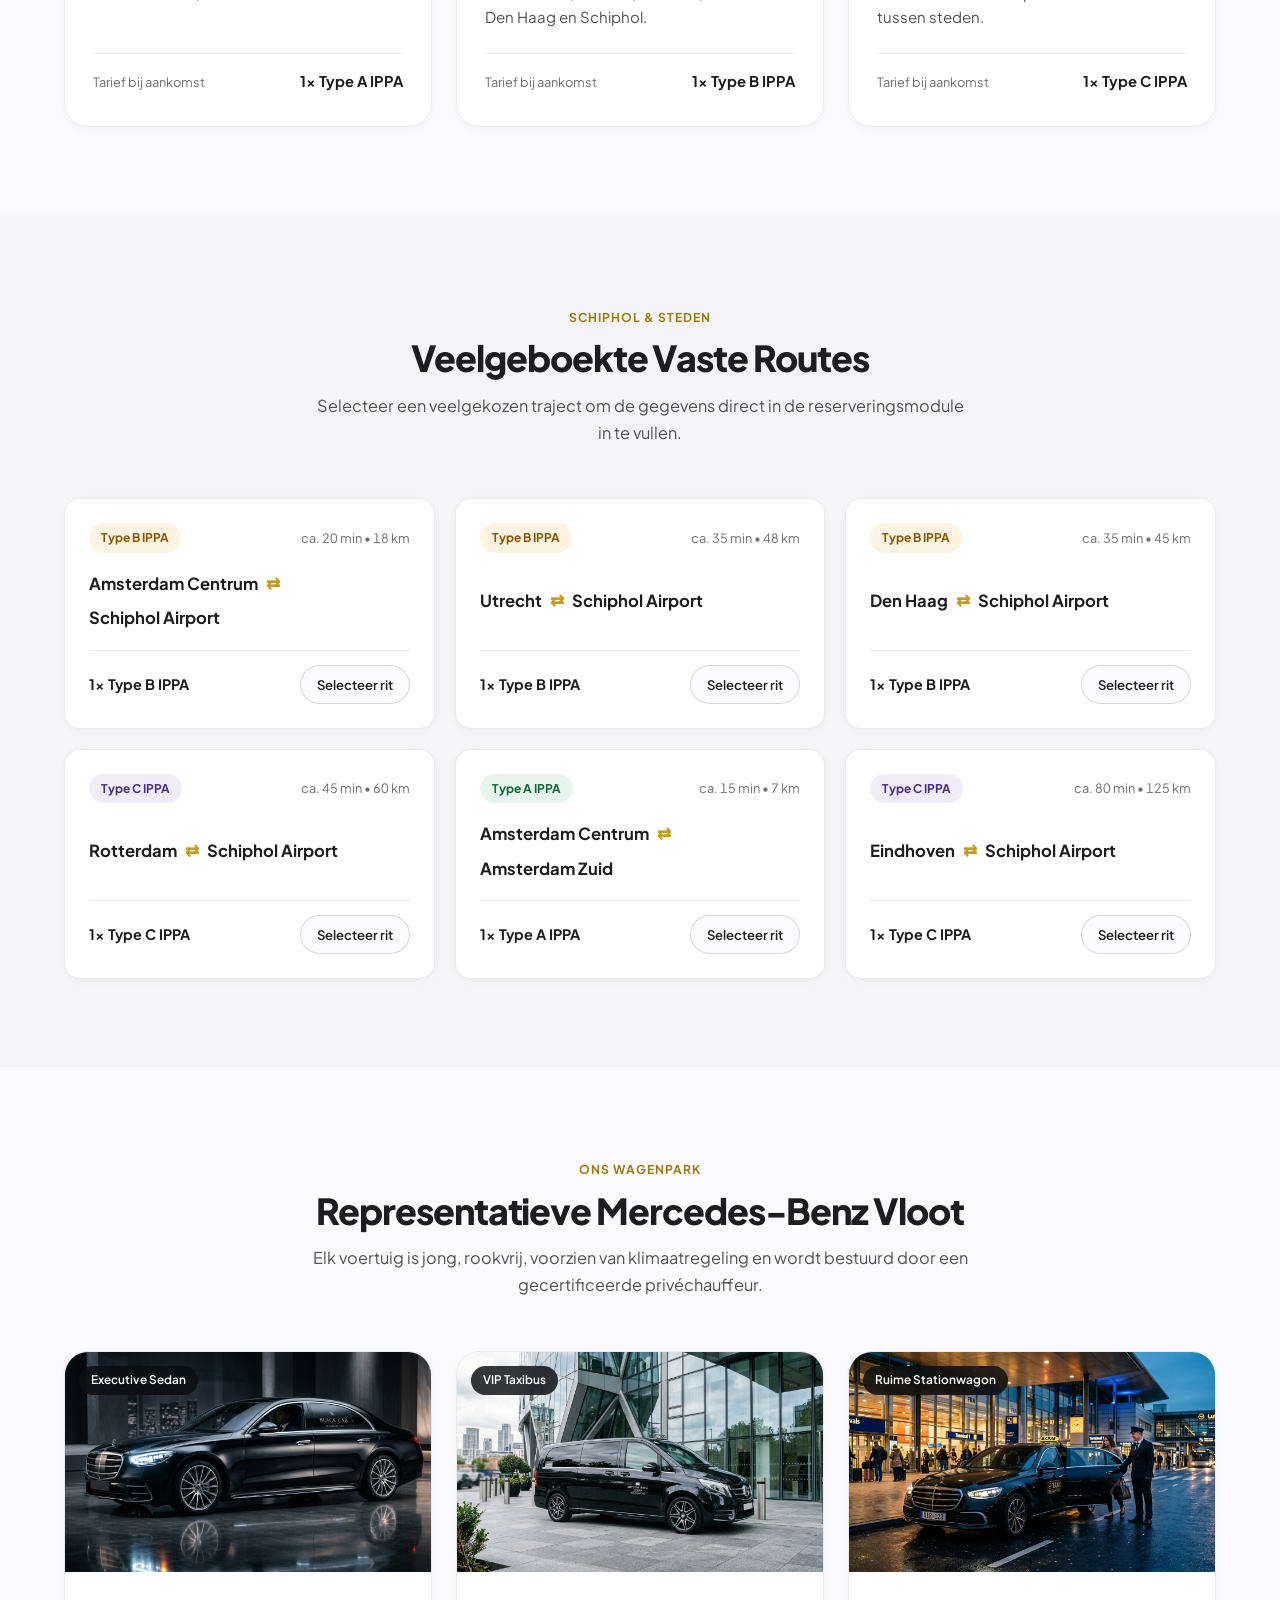
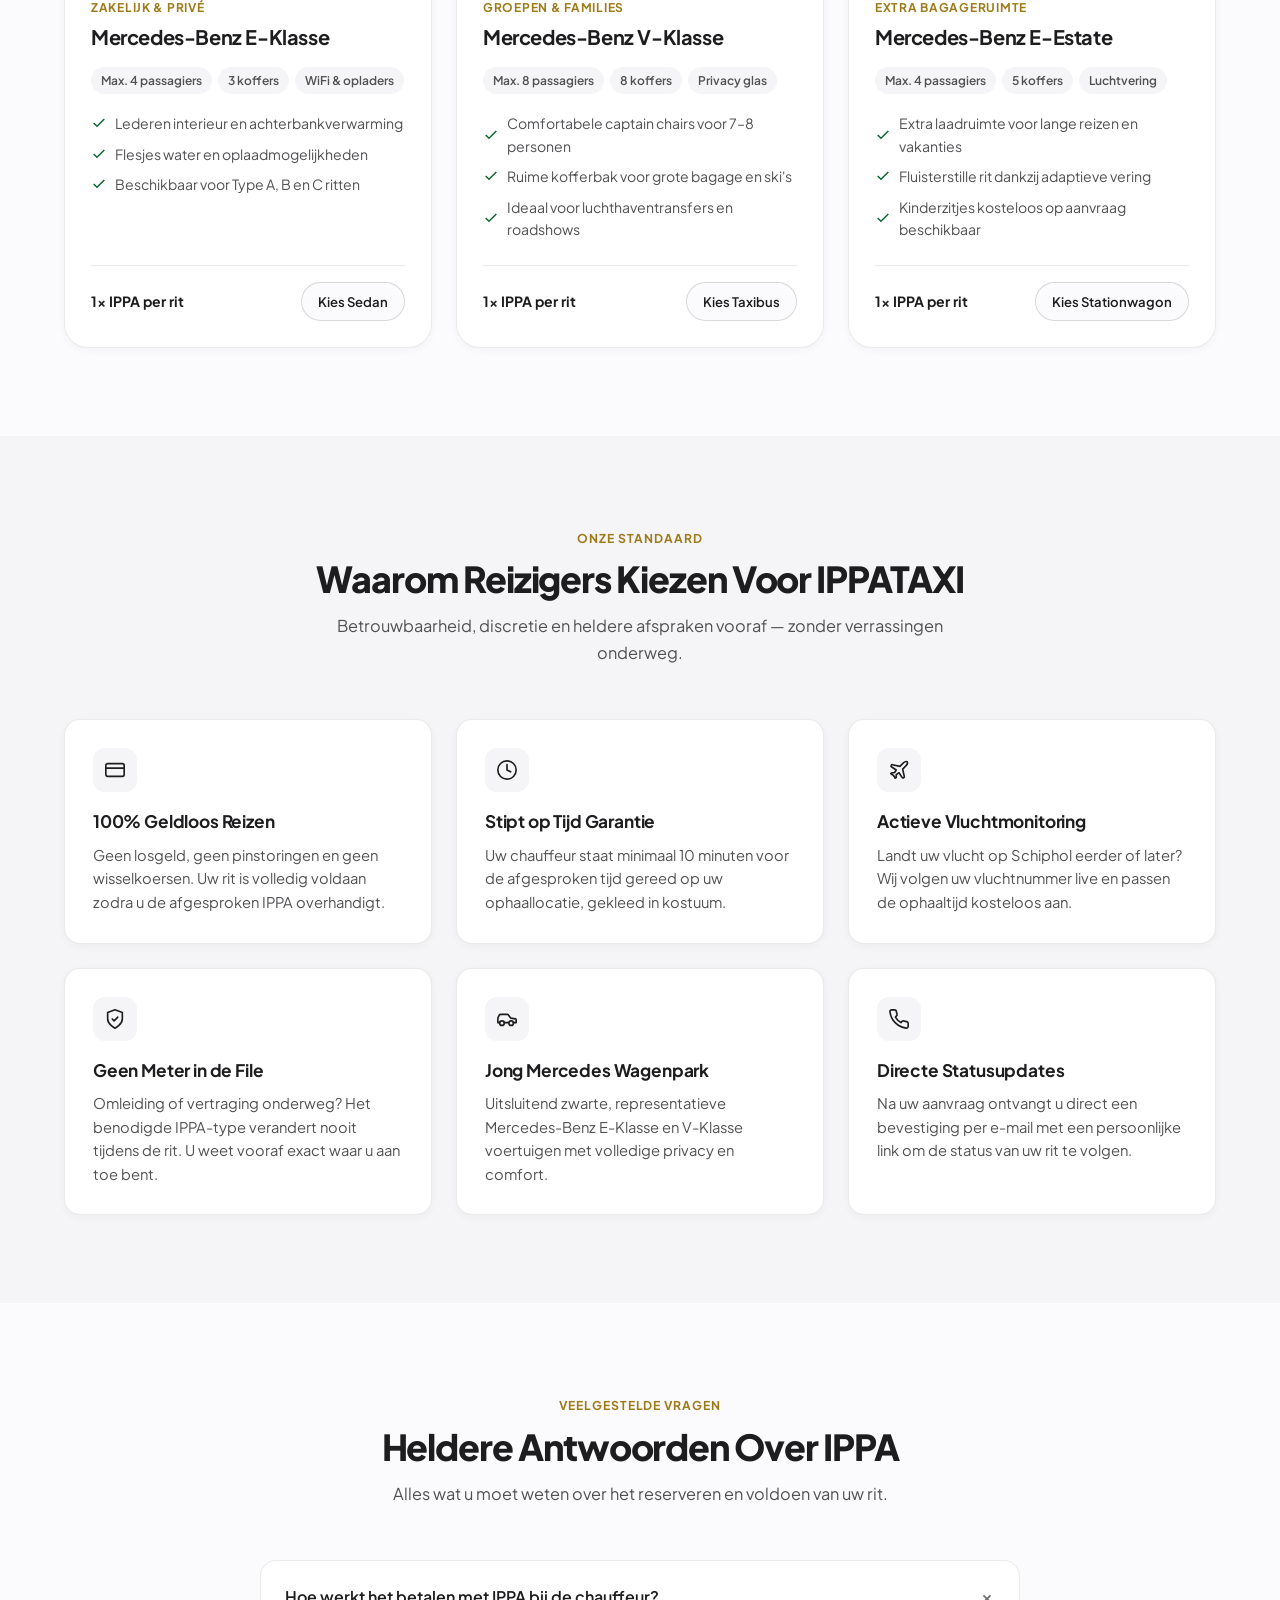
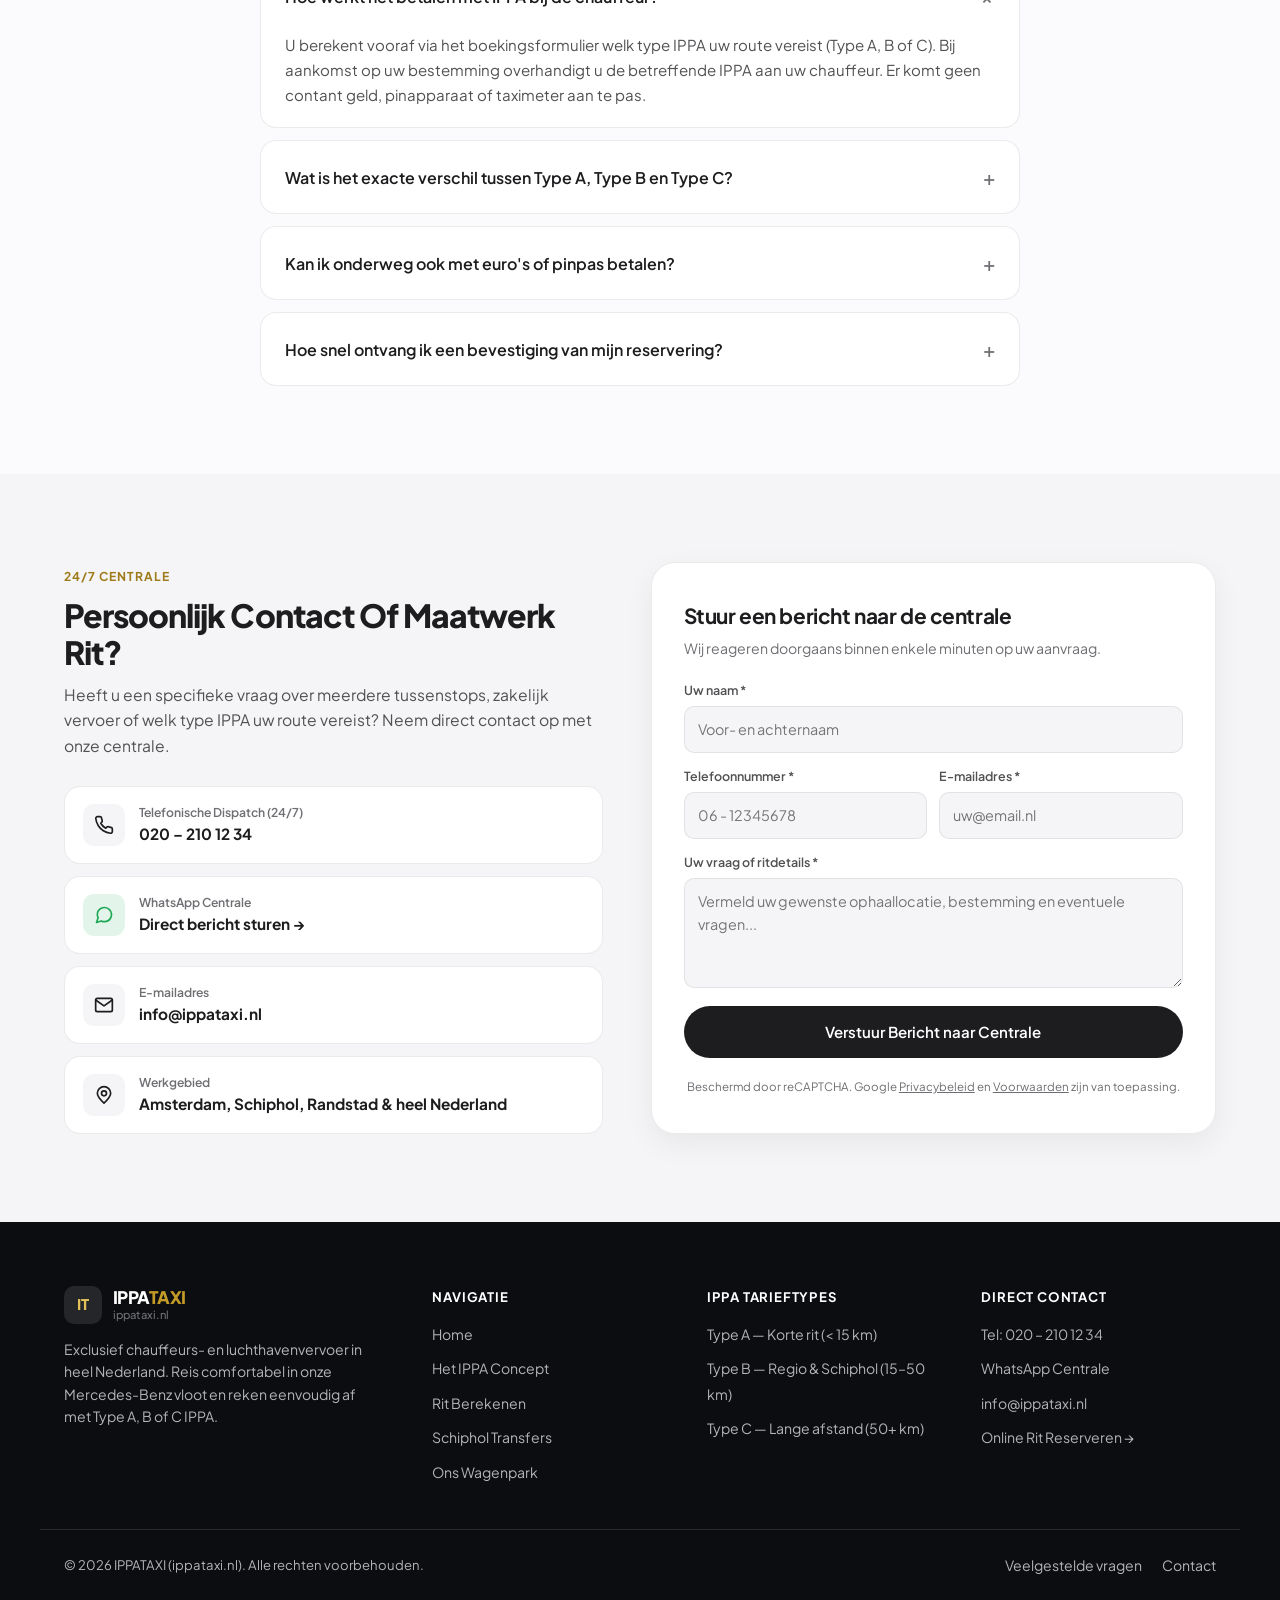
==== commit 7f216023: "Overhaul UI/UX design system and add reCAPTCHA v3 support" ====
--- a/index.html
+++ b/index.html
@@ -3,9 +3,9 @@
 <head>
   <meta charset="UTF-8">
   <meta name="viewport" content="width=device-width, initial-scale=1.0">
-  <title>IPPATAXI.nl | Betaal Uw Taxirit Met IPPA In Plaats Van Geld</title>
-  <meta name="description" content="Geen geld, geen pinpas. Bij IPPATAXI betaalt u simpelweg met IPPA: Type A voor korte ritten, Type B voor middellange ritten en Type C voor lange afstanden. Luxe vervoer in Nederland.">
-  <meta name="keywords" content="ippataxi, ippataxi.nl, ippa, betaal met ippa, type a ippa, type b ippa, type c ippa, taxi schiphol, taxidienst nederland">
+  <title>IPPATAXI.nl | Exclusief Taxivervoer &amp; Schiphol Transfers</title>
+  <meta name="description" content="Reis in eersteklas Mercedes-comfort door heel Nederland. Bij IPPATAXI betaalt u uw rit eenvoudig met IPPA: Type A voor korte ritten, Type B voor Schiphol &amp; regio, en Type C voor lange afstanden.">
+  <meta name="keywords" content="ippataxi, ippataxi.nl, ippa, taxi schiphol, luchthavenvervoer, directiechauffeur, mercedes taxi nederland, type a ippa, type b ippa, type c ippa">
   <meta name="author" content="IPPATAXI">
   <link rel="canonical" href="https://ippataxi.nl">
 
@@ -14,24 +14,24 @@
   <link rel="icon" type="image/png" sizes="32x32" href="assets/favicon-32.png">
   <link rel="icon" href="favicon.ico" sizes="any">
   <link rel="apple-touch-icon" href="assets/apple-touch-icon.png">
-  <meta name="theme-color" content="#0b0e14">
-
-  <!-- Open Graph / Social Media -->
+  <meta name="theme-color" content="#0b0d11">
+
+  <!-- Open Graph -->
   <meta property="og:type" content="website">
   <meta property="og:url" content="https://ippataxi.nl">
-  <meta property="og:title" content="IPPATAXI.nl | Betaal Uw Taxirit Met IPPA In Plaats Van Geld">
-  <meta property="og:description" content="1 ding, 3 soorten: Type A voor korte ritten, Type B voor middelmatige ritten en Type C voor lange ritten. Geen euro's nodig.">
+  <meta property="og:title" content="IPPATAXI.nl | Eersteklas Taxivervoer Op IPPA">
+  <meta property="og:description" content="Geen contant geld, geen pinpas en geen lopende meter. Betaal uw rit eenvoudig met Type A, B of C IPPA.">
   <meta property="og:image" content="assets/images/hero.jpg">
 
-  <!-- Google Fonts -->
+  <!-- Typography -->
   <link rel="preconnect" href="https://fonts.googleapis.com">
   <link rel="preconnect" href="https://fonts.gstatic.com" crossorigin>
-  <link href="https://fonts.googleapis.com/css2?family=Outfit:wght@400;500;600;700;800;900&family=Plus+Jakarta+Sans:wght@400;500;600;700;800&display=swap" rel="stylesheet">
-
-  <!-- Main Stylesheet -->
+  <link href="https://fonts.googleapis.com/css2?family=Plus+Jakarta+Sans:wght@400;500;600;700;800&display=swap" rel="stylesheet">
+
+  <!-- Stylesheet -->
   <link rel="stylesheet" href="css/style.css">
 
-  <!-- Structured Data / JSON-LD -->
+  <!-- Structured Data -->
   <script type="application/ld+json">
   {
     "@context": "https://schema.org",
@@ -39,12 +39,14 @@
     "name": "IPPATAXI",
     "url": "https://ippataxi.nl",
     "logo": "https://ippataxi.nl/assets/images/hero.jpg",
-    "priceRange": "IPPA Type A/B/C",
+    "telephone": "+31202101234",
+    "email": "info@ippataxi.nl",
+    "priceRange": "IPPA Type A / B / C",
     "areaServed": {
       "@type": "Country",
       "name": "Netherlands"
     },
-    "description": "Exclusieve taxidienst waarbij ritten worden voldaan met IPPA (Type A, Type B of Type C) in plaats van geld.",
+    "description": "Exclusieve Nederlandse taxidienst waarbij ritten worden voldaan met IPPA (Type A, Type B of Type C) in plaats van geld.",
     "openingHoursSpecification": {
       "@type": "OpeningHoursSpecification",
       "dayOfWeek": ["Monday", "Tuesday", "Wednesday", "Thursday", "Friday", "Saturday", "Sunday"],
@@ -56,199 +58,189 @@
 </head>
 <body>
 
-  <!-- Top Notification & Contact Bar -->
-  <aside class="top-bar" aria-label="Meldingen en direct contact">
-    <div class="container top-bar-inner">
-      <div class="top-bar-features">
-        <span class="top-bar-badge">
-          <span class="live-dot" aria-hidden="true"></span>
-          <span data-i18n="topBarLive">Geen geld nodig • Betaal je rit simpelweg met IPPA</span>
+  <!-- ====================================================================
+       NAVIGATION HEADER
+       ==================================================================== -->
+  <header class="site-header" id="top">
+    <div class="container navbar">
+      <a href="#home" class="brand-logo" id="main-brand-logo" aria-label="IPPATAXI Home">
+        <span class="brand-mark">IT</span>
+        <span class="brand-text">
+          <span class="brand-title">IPPA<span>TAXI</span></span>
+          <span class="brand-subtitle">Chauffeursdiensten Nederland</span>
         </span>
-        <span class="badge-sub" style="display:inline-flex; align-items:center; gap:6px;">
-          <span>💎</span>
-          <span data-i18n="topBarSchiphol">Korte rit: Type A | Middel: Type B | Lang: Type C</span>
-        </span>
-      </div>
-
-      <div class="top-bar-actions">
-        <span class="top-phone-link" style="color:var(--color-primary-light);">
-          <svg width="14" height="14" viewBox="0 0 24 24" fill="none" stroke="currentColor" stroke-width="2" stroke-linecap="round" stroke-linejoin="round" aria-hidden="true"><circle cx="12" cy="12" r="10"></circle><polyline points="12 6 12 12 16 14"></polyline></svg>
-          <span data-i18n="topBarOnline">24/7 Digitale Dispatch & Bevestiging</span>
-        </span>
-
-        <!-- Language Switcher -->
-        <div class="lang-switch" role="group" aria-label="Taal selectie">
+      </a>
+
+      <!-- Desktop Navigation -->
+      <nav class="nav-links" aria-label="Hoofdnavigatie">
+        <a href="#home" class="nav-link active" data-i18n="navHome">Home</a>
+        <a href="#ippa-system" class="nav-link" data-i18n="navIppaSystem">Het Concept</a>
+        <a href="#routes" class="nav-link" data-i18n="navAirport">Schiphol &amp; Routes</a>
+        <a href="#fleet" class="nav-link" data-i18n="navFleet">Wagenpark</a>
+        <a href="#why-us" class="nav-link" data-i18n="navWhyUs">Zekerheden</a>
+        <a href="#contact" class="nav-link" data-i18n="navContact">Contact</a>
+      </nav>
+
+      <!-- Header Right Actions -->
+      <div class="nav-actions">
+        <div class="lang-switch" role="group" aria-label="Taalkeuze">
           <button type="button" class="lang-btn active" data-lang="nl" title="Nederlands">NL</button>
           <button type="button" class="lang-btn" data-lang="en" title="English">EN</button>
         </div>
-      </div>
-    </div>
-  </aside>
-
-  <!-- Main Navigation Header -->
-  <header class="site-header">
-    <div class="container navbar">
-      <a href="#home" class="brand-logo" id="main-brand-logo" aria-label="IPPATAXI Home">
-        <div class="brand-mark">IT</div>
-        <div class="brand-text">
-          <div class="brand-title">IPPA<span>TAXI</span></div>
-          <div class="brand-subtitle">ippataxi.nl • 100% IPPA Payment</div>
-        </div>
-      </a>
-
-      <!-- Desktop Navigation Menu -->
-      <nav class="nav-links" aria-label="Hoofdnavigatie">
-        <a href="#home" class="nav-link active" data-i18n="navHome">Home</a>
-        <a href="#ippa-system" class="nav-link" data-i18n="navIppaSystem">Wat is IPPA?</a>
-        <a href="#calculator" class="nav-link" data-i18n="navTariffs">Bereken IPPA</a>
-        <a href="#routes" class="nav-link" data-i18n="navAirport">Schiphol Transfers</a>
-        <a href="#fleet" class="nav-link" data-i18n="navFleet">Onze Vloot</a>
-        <a href="#why-us" class="nav-link" data-i18n="navWhyUs">Waarom IPPA</a>
-        <a href="#contact" class="nav-link" data-i18n="navContact">Contact</a>
-      </nav>
-
-      <!-- Desktop Action Buttons -->
-      <div class="nav-actions">
-        <a href="#contact" class="btn-nav-call" id="btn-header-call">
-          <svg width="15" height="15" viewBox="0 0 24 24" fill="none" stroke="currentColor" stroke-width="2.2" stroke-linecap="round" stroke-linejoin="round" aria-hidden="true"><path d="M4 4h16c1.1 0 2 .9 2 2v12c0 1.1-.9 2-2 2H4c-1.1 0-2-.9-2-2V6c0-1.1.9-2 2-2z"></path><polyline points="22,6 12,13 2,6"></polyline></svg>
-          <span>Stel een Vraag</span>
+
+        <a href="tel:+31202101234" class="btn-nav-phone" aria-label="Bel direct met de centrale">
+          <svg width="16" height="16" viewBox="0 0 24 24" fill="none" stroke="currentColor" stroke-width="2" stroke-linecap="round" stroke-linejoin="round" aria-hidden="true"><path d="M22 16.92v3a2 2 0 0 1-2.18 2 19.79 19.79 0 0 1-8.63-3.07 19.5 19.5 0 0 1-6-6 19.79 19.79 0 0 1-3.07-8.67A2 2 0 0 1 4.11 2h3a2 2 0 0 1 2 1.72 12.84 12.84 0 0 0 .7 2.81 2 2 0 0 1-.45 2.11L8.09 9.91a16 16 0 0 0 6 6l1.27-1.27a2 2 0 0 1 2.11-.45 12.84 12.84 0 0 0 2.81.7A2 2 0 0 1 22 16.92z"/></svg>
+          <span>Direct Bellen</span>
         </a>
-        <a href="#calculator" class="btn-nav-book" id="btn-header-book" data-i18n="btnBookNav">Reserveer met IPPA</a>
-      </div>
-
-      <!-- Mobile Menu Toggle Button -->
-      <button class="mobile-menu-toggle" aria-label="Open mobiel menu" id="mobile-toggle">
-        <svg width="22" height="22" viewBox="0 0 24 24" fill="none" stroke="currentColor" stroke-width="2" stroke-linecap="round" stroke-linejoin="round" aria-hidden="true"><line x1="3" y1="12" x2="21" y2="12"></line><line x1="3" y1="6" x2="21" y2="6"></line><line x1="3" y1="18" x2="21" y2="18"></line></svg>
+
+        <a href="#calculator" class="btn-nav-book" id="btn-header-book" data-i18n="btnBookNav">Rit Reserveren</a>
+      </div>
+
+      <!-- Mobile Menu Button -->
+      <button class="mobile-menu-toggle" type="button" aria-label="Open menu" aria-expanded="false" id="mobile-toggle">
+        <svg width="22" height="22" viewBox="0 0 24 24" fill="none" stroke="currentColor" stroke-width="2" stroke-linecap="round" stroke-linejoin="round" aria-hidden="true"><line x1="3" y1="7" x2="21" y2="7"></line><line x1="3" y1="12" x2="21" y2="12"></line><line x1="3" y1="17" x2="21" y2="17"></line></svg>
       </button>
     </div>
 
     <!-- Mobile Navigation Drawer -->
     <div class="mobile-nav-drawer" id="mobile-drawer" aria-hidden="true">
-      <a href="#home" class="mobile-nav-link active" data-i18n="navHome">Home</a>
-      <a href="#ippa-system" class="mobile-nav-link" data-i18n="navIppaSystem">Wat is IPPA?</a>
-      <a href="#calculator" class="mobile-nav-link" data-i18n="navTariffs">Bereken IPPA</a>
-      <a href="#routes" class="mobile-nav-link" data-i18n="navAirport">Schiphol Transfers</a>
-      <a href="#fleet" class="mobile-nav-link" data-i18n="navFleet">Onze Vloot</a>
-      <a href="#why-us" class="mobile-nav-link" data-i18n="navWhyUs">Waarom IPPA</a>
-      <a href="#contact" class="mobile-nav-link" data-i18n="navContact">Contact</a>
-      <div style="display:flex; gap:10px; margin-top:8px;">
-        <a href="#calculator" class="btn-primary" style="flex:1; text-align:center;">💎 Bereken & Reserveer Rit</a>
+      <div class="mobile-nav-list">
+        <a href="#home" class="mobile-nav-link active" data-i18n="navHome">Home</a>
+        <a href="#ippa-system" class="mobile-nav-link" data-i18n="navIppaSystem">Het Concept</a>
+        <a href="#routes" class="mobile-nav-link" data-i18n="navAirport">Schiphol &amp; Routes</a>
+        <a href="#fleet" class="mobile-nav-link" data-i18n="navFleet">Wagenpark</a>
+        <a href="#why-us" class="mobile-nav-link" data-i18n="navWhyUs">Zekerheden</a>
+        <a href="#contact" class="mobile-nav-link" data-i18n="navContact">Contact</a>
+      </div>
+      <div class="mobile-drawer-footer">
+        <div class="lang-switch mobile-lang-switch" role="group" aria-label="Taalkeuze">
+          <button type="button" class="lang-btn active" data-lang="nl">NL</button>
+          <button type="button" class="lang-btn" data-lang="en">EN</button>
+        </div>
+        <a href="#calculator" class="btn-primary mobile-drawer-cta" data-i18n="btnBookNav">Rit Reserveren</a>
       </div>
     </div>
   </header>
 
   <main>
     <!-- ====================================================================
-         HERO SECTION: Background Image + Title + 3-Tier IPPA Calculator
+         HERO SECTION & BOOKING WIDGET
          ==================================================================== -->
     <section class="hero-section" id="home">
       <div class="hero-background-wrapper" aria-hidden="true">
-        <img src="assets/images/hero.jpg" alt="Luxe Mercedes taxi van IPPATAXI bij de luchthaven" class="hero-bg-img">
+        <img src="assets/images/hero.jpg" alt="Mercedes-Benz E-Klasse van IPPATAXI gereed voor vertrek op Schiphol" class="hero-bg-img" fetchpriority="high">
         <div class="hero-overlay"></div>
       </div>
 
       <div class="container hero-grid">
-        <!-- Hero Left Column: Brand Statement & CTA -->
+        <!-- Left Column: Editorial Value Proposition -->
         <div class="hero-content">
-          <div class="hero-badge-pill">
-            <span class="star-icon">★</span>
-            <span data-i18n="heroTag">Reizen Zonder Geld • 100% IPPA</span>
-          </div>
-
-          <h1 class="hero-title">
-            <span data-i18n="heroTitle">Betaal Uw Taxirit Met <span class="highlight-ippa">IPPA</span> In Plaats Van Geld</span>
+          <div class="hero-eyebrow">
+            <span class="status-dot" aria-hidden="true"></span>
+            <span data-i18n="heroTag">24/7 Chauffeursservice • Heel Nederland</span>
+          </div>
+
+          <h1 class="hero-title" data-i18n="heroTitle">
+            Eersteklas taxivervoer, eenvoudig betaald met IPPA.
           </h1>
 
           <p class="hero-desc" data-i18n="heroDesc">
-            Vergeet euro’s, pinpassen en meters. Bij IPPATAXI reist u in eersteklas luxe en betaalt u de chauffeur simpelweg met een IPPA: Type A voor korte ritten, Type B voor middellange ritten en Type C voor lange afstanden.
+            Geen lopende meter, geen contant geld en geen pinpas. U reist in een comfortabele Mercedes met privéchauffeur en voldoet uw rit bij aankomst met één vaste IPPA op basis van de afstand.
           </p>
 
-          <!-- 3 Quick IPPA Type Badges -->
-          <div class="hero-ippa-pills">
-            <div class="ippa-mini-badge type-a">
-              <span>🟢</span>
-              <span>Type A: Korte Rit</span>
-            </div>
-            <div class="ippa-mini-badge type-b">
-              <span>🟡</span>
-              <span>Type B: Middelmatige Rit</span>
-            </div>
-            <div class="ippa-mini-badge type-c">
-              <span>🟣</span>
-              <span>Type C: Lange Afstand</span>
-            </div>
-          </div>
-
-          <div class="hero-features-list">
-            <div class="hero-feature-item">
-              <span class="hero-feature-icon">✓</span>
-              <span data-i18n="feat1">Geen contant geld of euro’s nodig</span>
-            </div>
-            <div class="hero-feature-item">
-              <span class="hero-feature-icon">✓</span>
-              <span data-i18n="feat2">1 ding, 3 soorten (Type A, B & C)</span>
-            </div>
-            <div class="hero-feature-item">
-              <span class="hero-feature-icon">✓</span>
-              <span data-i18n="feat3">Luxe Mercedes vloot & privéchauffeur</span>
-            </div>
-            <div class="hero-feature-item">
-              <span class="hero-feature-icon">✓</span>
-              <span data-i18n="feat4">Schiphol vluchtmonitoring inbegrepen</span>
-            </div>
-          </div>
-
+          <!-- Clean 3-Tier Summary Strip -->
+          <div class="hero-tiers-summary" aria-label="Overzicht van de drie IPPA tarieftypes">
+            <div class="hero-tier-chip">
+              <span class="tier-dot dot-a" aria-hidden="true"></span>
+              <div>
+                <strong>Type A</strong>
+                <span>Stad &lt; 15 km</span>
+              </div>
+            </div>
+            <div class="hero-tier-chip">
+              <span class="tier-dot dot-b" aria-hidden="true"></span>
+              <div>
+                <strong>Type B</strong>
+                <span>Regio &amp; Schiphol 15–50 km</span>
+              </div>
+            </div>
+            <div class="hero-tier-chip">
+              <span class="tier-dot dot-c" aria-hidden="true"></span>
+              <div>
+                <strong>Type C</strong>
+                <span>Intercity 50+ km</span>
+              </div>
+            </div>
+          </div>
+
+          <!-- Key Trust Points -->
+          <ul class="hero-features-list">
+            <li class="hero-feature-item">
+              <svg width="18" height="18" viewBox="0 0 24 24" fill="none" stroke="currentColor" stroke-width="2.2" stroke-linecap="round" stroke-linejoin="round" aria-hidden="true"><polyline points="20 6 9 17 4 12"></polyline></svg>
+              <span data-i18n="feat1">Vast tarieftype vooraf — nooit verrassingen achteraf</span>
+            </li>
+            <li class="hero-feature-item">
+              <svg width="18" height="18" viewBox="0 0 24 24" fill="none" stroke="currentColor" stroke-width="2.2" stroke-linecap="round" stroke-linejoin="round" aria-hidden="true"><polyline points="20 6 9 17 4 12"></polyline></svg>
+              <span data-i18n="feat2">Luxe Mercedes-Benz vloot met gecertificeerde chauffeurs</span>
+            </li>
+            <li class="hero-feature-item">
+              <svg width="18" height="18" viewBox="0 0 24 24" fill="none" stroke="currentColor" stroke-width="2.2" stroke-linecap="round" stroke-linejoin="round" aria-hidden="true"><polyline points="20 6 9 17 4 12"></polyline></svg>
+              <span data-i18n="feat3">Inclusief Schiphol vluchtmonitoring en wachttijdservice</span>
+            </li>
+          </ul>
+
+          <!-- Direct Action CTAs -->
           <div class="hero-cta-buttons">
-            <a href="#calculator" class="btn-primary" id="btn-hero-calc">
-              <span>💎 Bereken & Reserveer Rit</span>
+            <a href="https://wa.me/31202101234?text=Hallo%20IPPATAXI%2C%20ik%20wil%20graag%20een%20rit%20reserveren." target="_blank" rel="noopener" class="btn-whatsapp" id="btn-hero-wa">
+              <svg width="18" height="18" viewBox="0 0 24 24" fill="none" stroke="currentColor" stroke-width="2" stroke-linecap="round" stroke-linejoin="round" aria-hidden="true"><path d="M21 11.5a8.38 8.38 0 0 1-.9 3.8 8.5 8.5 0 0 1-7.6 4.7 8.38 8.38 0 0 1-3.8-.9L3 21l1.9-5.7a8.38 8.38 0 0 1-.9-3.8 8.5 8.5 0 0 1 4.7-7.6 8.38 8.38 0 0 1 3.8-.9h.5a8.48 8.48 0 0 1 8 8v.5z"/></svg>
+              <span data-i18n="btnHeroWa">Boek via WhatsApp</span>
             </a>
-            <a href="#contact" class="btn-whatsapp" id="btn-hero-contact" style="background:rgba(229,184,105,0.12); border-color:rgba(229,184,105,0.35); color:var(--color-primary-light);">
-              <svg width="18" height="18" viewBox="0 0 24 24" fill="none" stroke="currentColor" stroke-width="2" stroke-linecap="round" stroke-linejoin="round" aria-hidden="true"><path d="M4 4h16c1.1 0 2 .9 2 2v12c0 1.1-.9 2-2 2H4c-1.1 0-2-.9-2-2V6c0-1.1.9-2 2-2z"></path><polyline points="22,6 12,13 2,6"></polyline></svg>
-              <span>Vraag Stellen Aan Centrale</span>
+            <a href="tel:+31202101234" class="btn-hero-secondary" id="btn-hero-call">
+              <svg width="17" height="17" viewBox="0 0 24 24" fill="none" stroke="currentColor" stroke-width="2" stroke-linecap="round" stroke-linejoin="round" aria-hidden="true"><path d="M22 16.92v3a2 2 0 0 1-2.18 2 19.79 19.79 0 0 1-8.63-3.07 19.5 19.5 0 0 1-6-6 19.79 19.79 0 0 1-3.07-8.67A2 2 0 0 1 4.11 2h3a2 2 0 0 1 2 1.72 12.84 12.84 0 0 0 .7 2.81 2 2 0 0 1-.45 2.11L8.09 9.91a16 16 0 0 0 6 6l1.27-1.27a2 2 0 0 1 2.11-.45 12.84 12.84 0 0 0 2.81.7A2 2 0 0 1 22 16.92z"/></svg>
+              <span data-i18n="btnHeroCall">Bel Centrale (24/7)</span>
             </a>
           </div>
         </div>
 
-        <!-- Hero Right Column: Interactive 3-Tier IPPA Estimator Card -->
+        <!-- Right Column: Clean Interactive Booking & IPPA Calculator Card -->
         <div class="booking-card" id="calculator">
           <div class="booking-header">
-            <h3 data-i18n="cardTitle">Welke IPPA Heeft U Nodig?</h3>
-            <p data-i18n="cardSubtitle">Bereken direct of uw rit Type A, B of C vereist</p>
-          </div>
-
-          <!-- Booking Mode Tabs -->
-          <div class="booking-tabs" role="tablist">
+            <h2 class="booking-card-title" data-i18n="cardTitle">Bereken &amp; Reserveer Uw Rit</h2>
+            <p class="booking-card-subtitle" data-i18n="cardSubtitle">Zie direct welk type IPPA uw route vereist</p>
+          </div>
+
+          <!-- Segmented Control Tabs -->
+          <div class="booking-tabs" role="tablist" aria-label="Type rit">
             <button type="button" class="booking-tab-btn active" data-tab="standard" data-i18n="tabStandard">Standaard Rit</button>
             <button type="button" class="booking-tab-btn" data-tab="airport" data-i18n="tabAirport">Schiphol Transfer</button>
             <button type="button" class="booking-tab-btn" data-tab="hourly" data-i18n="tabHourly">Lange Afstand</button>
           </div>
 
-          <!-- Booking Inputs Form -->
           <form class="booking-form" id="main-booking-form" onsubmit="return false;">
-            <!-- Pickup Address -->
+            <!-- Pickup -->
             <div class="form-group">
-              <label for="ride-pickup" class="form-label" data-i18n="lblPickup">Ophaaladres / Stad</label>
+              <label for="ride-pickup" class="form-label" data-i18n="lblPickup">Ophaaladres of plaats</label>
               <div class="input-with-icon">
-                <span class="input-icon">📍</span>
+                <svg class="input-icon" width="16" height="16" viewBox="0 0 24 24" fill="none" stroke="currentColor" stroke-width="2" stroke-linecap="round" stroke-linejoin="round" aria-hidden="true"><circle cx="12" cy="10" r="3"/><path d="M12 21.7C17.3 17 20 13 20 10a8 8 0 1 0-16 0c0 3 2.7 7 8 11.7z"/></svg>
                 <input type="text" id="ride-pickup" class="form-input" placeholder="Bijv. Amsterdam Centrum, Keizersgracht..." value="Amsterdam Centrum" required>
               </div>
             </div>
 
-            <!-- Destination Address -->
+            <!-- Dropoff -->
             <div class="form-group">
-              <label for="ride-dropoff" class="form-label" data-i18n="lblDropoff">Bestemming / Luchthaven</label>
+              <label for="ride-dropoff" class="form-label" data-i18n="lblDropoff">Bestemming of luchthaven</label>
               <div class="input-with-icon">
-                <span class="input-icon">🏁</span>
+                <svg class="input-icon" width="16" height="16" viewBox="0 0 24 24" fill="none" stroke="currentColor" stroke-width="2" stroke-linecap="round" stroke-linejoin="round" aria-hidden="true"><path d="M4 15s1-1 4-1 5 2 8 2 4-1 4-1V3s-1 1-4 1-5-2-8-2-4 1-4 1z"/><line x1="4" y1="22" x2="4" y2="15"/></svg>
                 <input type="text" id="ride-dropoff" class="form-input" placeholder="Bijv. Schiphol Airport (AMS)" value="Schiphol Airport (AMS)" required>
               </div>
             </div>
 
-            <!-- Date & Time + Passengers -->
+            <!-- Date/Time & Passengers -->
             <div class="form-row-2">
               <div class="form-group">
-                <label for="ride-datetime" class="form-label" data-i18n="lblDateTime">Datum & Ophaaltijd</label>
+                <label for="ride-datetime" class="form-label" data-i18n="lblDateTime">Datum &amp; tijd</label>
                 <div class="input-with-icon">
-                  <span class="input-icon">🕒</span>
+                  <svg class="input-icon" width="16" height="16" viewBox="0 0 24 24" fill="none" stroke="currentColor" stroke-width="2" stroke-linecap="round" stroke-linejoin="round" aria-hidden="true"><circle cx="12" cy="12" r="10"/><polyline points="12 6 12 12 16 14"/></svg>
                   <input type="datetime-local" id="ride-datetime" class="form-input" required>
                 </div>
               </div>
@@ -256,62 +248,59 @@
               <div class="form-group">
                 <label for="ride-passengers" class="form-label" data-i18n="lblPassengers">Passagiers</label>
                 <div class="input-with-icon">
-                  <span class="input-icon">👥</span>
+                  <svg class="input-icon" width="16" height="16" viewBox="0 0 24 24" fill="none" stroke="currentColor" stroke-width="2" stroke-linecap="round" stroke-linejoin="round" aria-hidden="true"><path d="M17 21v-2a4 4 0 0 0-4-4H5a4 4 0 0 0-4 4v2"/><circle cx="9" cy="7" r="4"/><path d="M23 21v-2a4 4 0 0 0-3-3.87"/><path d="M16 3.13a4 4 0 0 1 0 7.75"/></svg>
                   <select id="ride-passengers" class="form-select">
                     <option value="1">1 Passagier</option>
                     <option value="2">2 Passagiers</option>
                     <option value="3">3 Passagiers</option>
                     <option value="4">4 Passagiers</option>
-                    <option value="5">5-8 Passagiers (Taxibus)</option>
+                    <option value="5">5–8 Passagiers (Minibus)</option>
                   </select>
                 </div>
               </div>
             </div>
 
-            <!-- Vehicle Selection Radio Cards -->
+            <!-- Vehicle Class Selector -->
             <div class="form-group">
-              <span class="vehicle-selector-title" data-i18n="lblVehicle">Kies Gewenst Voertuig</span>
+              <span class="vehicle-selector-title" data-i18n="lblVehicle">Kies voertuigklasse</span>
               <div class="vehicle-options">
                 <label class="vehicle-radio-label selected" id="veh-opt-sedan">
                   <input type="radio" name="vehicle" value="sedan" checked>
-                  <div class="vehicle-radio-icon">🚘</div>
-                  <div class="vehicle-radio-name" data-i18n="vehSedan">Executive Sedan</div>
-                  <div class="vehicle-radio-meta" data-i18n="vehSedanSub">1-4 pers • 3 koffers</div>
+                  <span class="vehicle-radio-name" data-i18n="vehSedan">Executive Sedan</span>
+                  <span class="vehicle-radio-meta" data-i18n="vehSedanSub">1–4 pers • 3 koffers</span>
                 </label>
 
                 <label class="vehicle-radio-label" id="veh-opt-estate">
                   <input type="radio" name="vehicle" value="estate">
-                  <div class="vehicle-radio-icon">🚙</div>
-                  <div class="vehicle-radio-name" data-i18n="vehEstate">Stationwagen</div>
-                  <div class="vehicle-radio-meta" data-i18n="vehEstateSub">1-4 pers • 5 koffers</div>
+                  <span class="vehicle-radio-name" data-i18n="vehEstate">Stationwagen</span>
+                  <span class="vehicle-radio-meta" data-i18n="vehEstateSub">1–4 pers • 5 koffers</span>
                 </label>
 
                 <label class="vehicle-radio-label" id="veh-opt-van">
                   <input type="radio" name="vehicle" value="van">
-                  <div class="vehicle-radio-icon">🚐</div>
-                  <div class="vehicle-radio-name" data-i18n="vehVan">VIP Taxibus</div>
-                  <div class="vehicle-radio-meta" data-i18n="vehVanSub">Tot 8 pers • 8 koffers</div>
+                  <span class="vehicle-radio-name" data-i18n="vehVan">VIP Taxibus</span>
+                  <span class="vehicle-radio-meta" data-i18n="vehVanSub">Tot 8 pers • 8 koffers</span>
                 </label>
               </div>
             </div>
 
-            <!-- DYNAMIC IPPA RESULT BOX -->
+            <!-- Dynamic IPPA Result Box -->
             <div class="ippa-result-box tier-b" id="ippa-result-box">
               <div class="ippa-result-left">
-                <span class="ippa-result-title" data-i18n="fareTag">Benodigde Betaling:</span>
+                <span class="ippa-result-title" data-i18n="fareTag">Benodigde betaling</span>
                 <div class="ippa-tier-name" id="ippa-tier-name">Type B IPPA</div>
                 <span class="ippa-distance-note" id="ippa-distance-display">Geschat ~18 km • Middelmatige Rit</span>
               </div>
               <div class="ippa-result-badge-wrap">
                 <div class="ippa-payment-pill" id="ippa-payment-pill">1x Type B IPPA</div>
-                <div class="ippa-no-money-note" data-i18n="fareNote">✓ Geen geld nodig • Overhandig 1x IPPA</div>
-              </div>
-            </div>
-
-            <!-- Submission Button -->
+                <div class="ippa-no-money-note" data-i18n="fareNote">Overhandig bij aankomst</div>
+              </div>
+            </div>
+
+            <!-- Primary Submit CTA -->
             <button type="button" class="btn-primary booking-submit-btn" id="btn-submit-booking">
               <span data-i18n="btnBookSubmit">Rit Reserveren met IPPA</span>
-              <span>→</span>
+              <svg width="18" height="18" viewBox="0 0 24 24" fill="none" stroke="currentColor" stroke-width="2.2" stroke-linecap="round" stroke-linejoin="round" aria-hidden="true"><line x1="5" y1="12" x2="19" y2="12"/><polyline points="12 5 19 12 12 19"/></svg>
             </button>
           </form>
         </div>
@@ -319,225 +308,207 @@
     </section>
 
     <!-- ====================================================================
-         THE 3 IPPA TYPES SHOWCASE SECTION
+         TRUST METRICS BAR
          ==================================================================== -->
-    <section class="section section-alt" id="ippa-system">
-      <div class="container">
-        <div class="section-header">
-          <span class="section-tag">Het IPPA Systeem</span>
-          <h2 class="section-title">1 Ding, Maar 3 Soorten</h2>
-          <p class="section-desc">
-            Bij IPPATAXI rekent u niet af in euro’s of met wisselgeld. Het is uiterst eenvoudig: afhankelijk van de afstand van uw rit overhandigt u de chauffeur een Type A, Type B of Type C IPPA.
-          </p>
-        </div>
-
-        <div class="ippa-tiers-grid">
-          <!-- Type A IPPA Card -->
-          <article class="ippa-tier-card card-type-a">
-            <span class="tier-card-badge">🟢 Korte Ritten</span>
-            <h3 class="tier-card-title">Type A IPPA</h3>
-            <div class="tier-card-scope">Tot circa 15 kilometer</div>
-            <p class="tier-card-desc">
-              Voor al uw korte stadsritten en lokale verplaatsingen. Ideaal voor ritten binnen het centrum, van en naar het treinstation, doktersbezoeken of een avondje uit in een restaurant.
-            </p>
-            <div class="tier-card-give">
-              <div class="give-label">Wat overhandigt u aan de chauffeur?</div>
-              <div class="give-value" style="color: var(--color-ippa-a);">1x Type A IPPA</div>
-            </div>
-          </article>
-
-          <!-- Type B IPPA Card -->
-          <article class="ippa-tier-card card-type-b">
-            <span class="tier-card-badge">🟡 Middelmatige Ritten</span>
-            <h3 class="tier-card-title">Type B IPPA</h3>
-            <div class="tier-card-scope">Circa 15 tot 50 kilometer</div>
-            <p class="tier-card-desc">
-              Voor regionale ritten en de populairste Schiphol transfers. Denk aan ritten tussen Amsterdam, Utrecht, Haarlem, Almere of Den Haag en de luchthaven Schiphol.
-            </p>
-            <div class="tier-card-give">
-              <div class="give-label">Wat overhandigt u aan de chauffeur?</div>
-              <div class="give-value" style="color: var(--color-ippa-b);">1x Type B IPPA</div>
-            </div>
-          </article>
-
-          <!-- Type C IPPA Card -->
-          <article class="ippa-tier-card card-type-c">
-            <span class="tier-card-badge">🟣 Lange Afstand</span>
-            <h3 class="tier-card-title">Type C IPPA</h3>
-            <div class="tier-card-scope">Vanaf 50+ kilometer</div>
-            <p class="tier-card-desc">
-              Voor lange intercity ritten door heel Nederland. Denk aan transfers tussen Rotterdam, Eindhoven, Groningen of Maastricht naar Schiphol en provinciegrensoverschrijdend zakelijk vervoer.
-            </p>
-            <div class="tier-card-give">
-              <div class="give-label">Wat overhandigt u aan de chauffeur?</div>
-              <div class="give-value" style="color: var(--color-ippa-c);">1x Type C IPPA</div>
-            </div>
-          </article>
-        </div>
-      </div>
-    </section>
-
-    <!-- ====================================================================
-         TRUST STATS BAR
-         ==================================================================== -->
-    <section class="stats-section" aria-label="Statistieken en zekerheden">
+    <section class="stats-section" aria-label="Onze beloftes">
       <div class="container stats-grid">
         <div class="stat-item">
           <div class="stat-number">100%</div>
-          <div class="stat-label">Geen Geld Nodig</div>
+          <div class="stat-label">Vaste IPPA per afstand</div>
         </div>
         <div class="stat-item">
-          <div class="stat-number">3 Soorten</div>
-          <div class="stat-label">Type A, B & C IPPA</div>
+          <div class="stat-number">3 Types</div>
+          <div class="stat-label">Type A, B &amp; C systeem</div>
         </div>
         <div class="stat-item">
           <div class="stat-number">24/7</div>
-          <div class="stat-label" data-i18n="statAvailability">24/7 Bereikbaar</div>
+          <div class="stat-label" data-i18n="statAvailability">Dag en nacht beschikbaar</div>
         </div>
         <div class="stat-item">
-          <div class="stat-number">100%</div>
-          <div class="stat-label">Punctualiteitsgarantie</div>
+          <div class="stat-number">Schiphol</div>
+          <div class="stat-label">Vluchtmonitoring inbegrepen</div>
         </div>
       </div>
     </section>
 
     <!-- ====================================================================
-         POPULAR ROUTES GRID (WITH IPPA TIERS)
+         HOW IPPA WORKS (3 TIERS)
          ==================================================================== -->
-    <section class="section" id="routes">
+    <section class="section" id="ippa-system">
       <div class="container">
         <div class="section-header">
-          <span class="section-tag" data-i18n="routesTag">Populaire Bestemmingen</span>
-          <h2 class="section-title" data-i18n="routesTitle">Vaste IPPA Ritten</h2>
+          <span class="section-tag">Het Betaalconcept</span>
+          <h2 class="section-title">Eén duidelijk systeem. Drie afstanden.</h2>
+          <p class="section-desc">
+            Bij IPPATAXI betaalt u niet met contant geld of per minuut in de file. Afhankelijk van de reisafstand overhandigt u uw chauffeur een Type A, Type B of Type C IPPA.
+          </p>
+        </div>
+
+        <div class="ippa-tiers-grid">
+          <!-- Type A -->
+          <article class="ippa-tier-card card-type-a">
+            <div class="tier-card-top">
+              <span class="tier-card-badge badge-a">Type A • Korte Rit</span>
+              <span class="tier-card-scope">Tot 15 km</span>
+            </div>
+            <h3 class="tier-card-title">Stadsritten &amp; Lokaal</h3>
+            <p class="tier-card-desc">
+              Voor al uw korte ritten binnen de stad en directe omgeving. Ideaal voor vervoer van en naar het treinstation, zakelijke afspraken in het centrum, hotels of een diner.
+            </p>
+            <div class="tier-card-give">
+              <span class="give-label">Tarief bij aankomst</span>
+              <span class="give-value">1x Type A IPPA</span>
+            </div>
+          </article>
+
+          <!-- Type B -->
+          <article class="ippa-tier-card card-type-b">
+            <div class="tier-card-top">
+              <span class="tier-card-badge badge-b">Type B • Middellange Rit</span>
+              <span class="tier-card-scope">15 tot 50 km</span>
+            </div>
+            <h3 class="tier-card-title">Schiphol &amp; Regio</h3>
+            <p class="tier-card-desc">
+              Voor regionale verbindingen en de populairste luchthaventransfers. Geschikt voor ritten tussen onder andere Amsterdam, Utrecht, Haarlem, Almere of Den Haag en Schiphol.
+            </p>
+            <div class="tier-card-give">
+              <span class="give-label">Tarief bij aankomst</span>
+              <span class="give-value">1x Type B IPPA</span>
+            </div>
+          </article>
+
+          <!-- Type C -->
+          <article class="ippa-tier-card card-type-c">
+            <div class="tier-card-top">
+              <span class="tier-card-badge badge-c">Type C • Lange Afstand</span>
+              <span class="tier-card-scope">Vanaf 50+ km</span>
+            </div>
+            <h3 class="tier-card-title">Intercity &amp; Landelijk</h3>
+            <p class="tier-card-desc">
+              Voor lange afstanden door heel Nederland en daarbuiten. Denk aan ritten vanuit Rotterdam, Eindhoven, Groningen of Maastricht naar Schiphol of directievervoer tussen steden.
+            </p>
+            <div class="tier-card-give">
+              <span class="give-label">Tarief bij aankomst</span>
+              <span class="give-value">1x Type C IPPA</span>
+            </div>
+          </article>
+        </div>
+      </div>
+    </section>
+
+    <!-- ====================================================================
+         POPULAR ROUTES & SCHIPHOL TRANSFERS
+         ==================================================================== -->
+    <section class="section section-alt" id="routes">
+      <div class="container">
+        <div class="section-header">
+          <span class="section-tag" data-i18n="routesTag">Schiphol &amp; Steden</span>
+          <h2 class="section-title" data-i18n="routesTitle">Veelgeboekte Vaste Routes</h2>
           <p class="section-desc" data-i18n="routesDesc">
-            Weet direct welk type IPPA u aan de chauffeur geeft voor uw rit.
+            Selecteer een veelgekozen traject om de gegevens direct in de reserveringsmodule in te vullen.
           </p>
         </div>
 
         <div class="airport-routes-grid">
-          <!-- Amsterdam - Schiphol -->
+          <!-- Route 1 -->
           <article class="route-card">
-            <span class="route-badge">Meest Gekozen</span>
+            <div class="route-card-header">
+              <span class="route-badge badge-b">Type B IPPA</span>
+              <span class="route-meta">ca. 20 min • 18 km</span>
+            </div>
             <div class="route-airports">
               <span class="route-point">Amsterdam Centrum</span>
-              <span class="route-arrow">⇄</span>
+              <span class="route-arrow" aria-hidden="true">⇄</span>
               <span class="route-point">Schiphol Airport</span>
             </div>
-            <div class="route-meta">
-              <span class="route-meta-item">⏱ ca. 20 min</span>
-              <span class="route-meta-item">📍 18 km</span>
-            </div>
             <div class="route-footer">
-              <div>
-                <div class="route-price-label">Betaling Chauffeur</div>
-                <div class="route-price-val type-b">1x Type B IPPA</div>
-              </div>
-              <button type="button" class="btn-route-book" data-from="Amsterdam Centrum" data-to="Schiphol Airport (AMS)" data-i18n="btnBookRoute">Kies Deze Rit</button>
-            </div>
-          </article>
-
-          <!-- Utrecht - Schiphol -->
+              <div class="route-price-val">1x Type B IPPA</div>
+              <button type="button" class="btn-route-book" data-from="Amsterdam Centrum" data-to="Schiphol Airport (AMS)" data-i18n="btnBookRoute">Selecteer rit</button>
+            </div>
+          </article>
+
+          <!-- Route 2 -->
           <article class="route-card">
-            <span class="route-badge">Zakelijk Favoriet</span>
+            <div class="route-card-header">
+              <span class="route-badge badge-b">Type B IPPA</span>
+              <span class="route-meta">ca. 35 min • 48 km</span>
+            </div>
             <div class="route-airports">
               <span class="route-point">Utrecht</span>
-              <span class="route-arrow">⇄</span>
+              <span class="route-arrow" aria-hidden="true">⇄</span>
               <span class="route-point">Schiphol Airport</span>
             </div>
-            <div class="route-meta">
-              <span class="route-meta-item">⏱ ca. 35 min</span>
-              <span class="route-meta-item">📍 48 km</span>
-            </div>
             <div class="route-footer">
-              <div>
-                <div class="route-price-label">Betaling Chauffeur</div>
-                <div class="route-price-val type-b">1x Type B IPPA</div>
-              </div>
-              <button type="button" class="btn-route-book" data-from="Utrecht" data-to="Schiphol Airport (AMS)" data-i18n="btnBookRoute">Kies Deze Rit</button>
-            </div>
-          </article>
-
-          <!-- Den Haag - Schiphol -->
+              <div class="route-price-val">1x Type B IPPA</div>
+              <button type="button" class="btn-route-book" data-from="Utrecht" data-to="Schiphol Airport (AMS)" data-i18n="btnBookRoute">Selecteer rit</button>
+            </div>
+          </article>
+
+          <!-- Route 3 -->
           <article class="route-card">
-            <span class="route-badge">Middelmatige Rit</span>
+            <div class="route-card-header">
+              <span class="route-badge badge-b">Type B IPPA</span>
+              <span class="route-meta">ca. 35 min • 45 km</span>
+            </div>
             <div class="route-airports">
               <span class="route-point">Den Haag</span>
-              <span class="route-arrow">⇄</span>
+              <span class="route-arrow" aria-hidden="true">⇄</span>
               <span class="route-point">Schiphol Airport</span>
             </div>
-            <div class="route-meta">
-              <span class="route-meta-item">⏱ ca. 35 min</span>
-              <span class="route-meta-item">📍 45 km</span>
-            </div>
             <div class="route-footer">
-              <div>
-                <div class="route-price-label">Betaling Chauffeur</div>
-                <div class="route-price-val type-b">1x Type B IPPA</div>
-              </div>
-              <button type="button" class="btn-route-book" data-from="Den Haag" data-to="Schiphol Airport (AMS)" data-i18n="btnBookRoute">Kies Deze Rit</button>
-            </div>
-          </article>
-
-          <!-- Rotterdam - Schiphol -->
+              <div class="route-price-val">1x Type B IPPA</div>
+              <button type="button" class="btn-route-book" data-from="Den Haag" data-to="Schiphol Airport (AMS)" data-i18n="btnBookRoute">Selecteer rit</button>
+            </div>
+          </article>
+
+          <!-- Route 4 -->
           <article class="route-card">
-            <span class="route-badge" style="color: var(--color-ippa-c); background: rgba(168, 85, 247, 0.15);">Lange Afstand</span>
+            <div class="route-card-header">
+              <span class="route-badge badge-c">Type C IPPA</span>
+              <span class="route-meta">ca. 45 min • 60 km</span>
+            </div>
             <div class="route-airports">
               <span class="route-point">Rotterdam</span>
-              <span class="route-arrow">⇄</span>
+              <span class="route-arrow" aria-hidden="true">⇄</span>
               <span class="route-point">Schiphol Airport</span>
             </div>
-            <div class="route-meta">
-              <span class="route-meta-item">⏱ ca. 45 min</span>
-              <span class="route-meta-item">📍 60 km</span>
-            </div>
             <div class="route-footer">
-              <div>
-                <div class="route-price-label">Betaling Chauffeur</div>
-                <div class="route-price-val type-c">1x Type C IPPA</div>
-              </div>
-              <button type="button" class="btn-route-book" data-from="Rotterdam" data-to="Schiphol Airport (AMS)" data-i18n="btnBookRoute">Kies Deze Rit</button>
-            </div>
-          </article>
-
-          <!-- Amsterdam Stadsrit -->
+              <div class="route-price-val">1x Type C IPPA</div>
+              <button type="button" class="btn-route-book" data-from="Rotterdam" data-to="Schiphol Airport (AMS)" data-i18n="btnBookRoute">Selecteer rit</button>
+            </div>
+          </article>
+
+          <!-- Route 5 -->
           <article class="route-card">
-            <span class="route-badge" style="color: var(--color-ippa-a); background: rgba(16, 185, 129, 0.15);">Korte Stadsrit</span>
+            <div class="route-card-header">
+              <span class="route-badge badge-a">Type A IPPA</span>
+              <span class="route-meta">ca. 15 min • 7 km</span>
+            </div>
             <div class="route-airports">
               <span class="route-point">Amsterdam Centrum</span>
-              <span class="route-arrow">⇄</span>
+              <span class="route-arrow" aria-hidden="true">⇄</span>
               <span class="route-point">Amsterdam Zuid</span>
             </div>
-            <div class="route-meta">
-              <span class="route-meta-item">⏱ ca. 15 min</span>
-              <span class="route-meta-item">📍 7 km</span>
-            </div>
             <div class="route-footer">
-              <div>
-                <div class="route-price-label">Betaling Chauffeur</div>
-                <div class="route-price-val type-a">1x Type A IPPA</div>
-              </div>
-              <button type="button" class="btn-route-book" data-from="Amsterdam Centrum" data-to="Amsterdam Zuid" data-i18n="btnBookRoute">Kies Deze Rit</button>
-            </div>
-          </article>
-
-          <!-- Eindhoven - Schiphol -->
+              <div class="route-price-val">1x Type A IPPA</div>
+              <button type="button" class="btn-route-book" data-from="Amsterdam Centrum" data-to="Amsterdam Zuid" data-i18n="btnBookRoute">Selecteer rit</button>
+            </div>
+          </article>
+
+          <!-- Route 6 -->
           <article class="route-card">
-            <span class="route-badge" style="color: var(--color-ippa-c); background: rgba(168, 85, 247, 0.15);">Lange Afstand</span>
+            <div class="route-card-header">
+              <span class="route-badge badge-c">Type C IPPA</span>
+              <span class="route-meta">ca. 80 min • 125 km</span>
+            </div>
             <div class="route-airports">
               <span class="route-point">Eindhoven</span>
-              <span class="route-arrow">⇄</span>
+              <span class="route-arrow" aria-hidden="true">⇄</span>
               <span class="route-point">Schiphol Airport</span>
             </div>
-            <div class="route-meta">
-              <span class="route-meta-item">⏱ ca. 80 min</span>
-              <span class="route-meta-item">📍 125 km</span>
-            </div>
             <div class="route-footer">
-              <div>
-                <div class="route-price-label">Betaling Chauffeur</div>
-                <div class="route-price-val type-c">1x Type C IPPA</div>
-              </div>
-              <button type="button" class="btn-route-book" data-from="Eindhoven" data-to="Schiphol Airport (AMS)" data-i18n="btnBookRoute">Kies Deze Rit</button>
+              <div class="route-price-val">1x Type C IPPA</div>
+              <button type="button" class="btn-route-book" data-from="Eindhoven" data-to="Schiphol Airport (AMS)" data-i18n="btnBookRoute">Selecteer rit</button>
             </div>
           </article>
         </div>
@@ -545,111 +516,102 @@
     </section>
 
     <!-- ====================================================================
-         FLEET SHOWCASE SECTION
+         OUR FLEET
          ==================================================================== -->
-    <section class="section section-alt" id="fleet">
+    <section class="section" id="fleet">
       <div class="container">
         <div class="section-header">
-          <span class="section-tag" data-i18n="fltTag">Eersteklas Vloot</span>
-          <h2 class="section-title" data-i18n="fltTitle">Onze Exclusieve Voertuigen</h2>
+          <span class="section-tag" data-i18n="fltTag">Ons Wagenpark</span>
+          <h2 class="section-title" data-i18n="fltTitle">Representatieve Mercedes-Benz Vloot</h2>
           <p class="section-desc" data-i18n="fltDesc">
-            Stap in een brandschone Mercedes, leun achterover en geef bij aankomst uw IPPA.
+            Elk voertuig is jong, rookvrij, voorzien van klimaatregeling en wordt bestuurd door een gecertificeerde privéchauffeur.
           </p>
         </div>
 
         <div class="fleet-grid">
-          <!-- Fleet 1: Mercedes-Benz E-Class Sedan -->
+          <!-- Vehicle 1 -->
           <article class="fleet-card">
             <div class="fleet-img-wrapper">
-              <img src="assets/images/sedan.jpg" alt="Luxe Mercedes-Benz Executive Sedan taxi" class="fleet-img" loading="lazy">
+              <img src="assets/images/sedan.jpg" alt="Mercedes-Benz E-Klasse Executive Sedan" class="fleet-img" loading="lazy">
               <span class="fleet-badge">Executive Sedan</span>
             </div>
             <div class="fleet-content">
-              <div class="fleet-category">Luxe Sedan</div>
+              <div class="fleet-category">Zakelijk &amp; Privé</div>
               <h3 class="fleet-name">Mercedes-Benz E-Klasse</h3>
-              
+
               <div class="fleet-specs">
-                <span class="spec-badge">👥 Max 4 Pers</span>
-                <span class="spec-badge">🧳 3 Koffers</span>
-                <span class="spec-badge">⚡ WiFi & USB</span>
+                <span class="spec-badge">Max. 4 passagiers</span>
+                <span class="spec-badge">3 koffers</span>
+                <span class="spec-badge">WiFi &amp; opladers</span>
               </div>
 
               <ul class="fleet-amenities">
-                <li><svg width="16" height="16" viewBox="0 0 24 24" fill="none" stroke="currentColor" stroke-width="2.5"><polyline points="20 6 9 17 4 12"></polyline></svg> Lederen comfortstoelen & klimaatregeling</li>
-                <li><svg width="16" height="16" viewBox="0 0 24 24" fill="none" stroke="currentColor" stroke-width="2.5"><polyline points="20 6 9 17 4 12"></polyline></svg> Flesjes mineraalwater voor onderweg</li>
-                <li><svg width="16" height="16" viewBox="0 0 24 24" fill="none" stroke="currentColor" stroke-width="2.5"><polyline points="20 6 9 17 4 12"></polyline></svg> Betaalbaar met Type A, B of C IPPA</li>
+                <li><svg width="16" height="16" viewBox="0 0 24 24" fill="none" stroke="currentColor" stroke-width="2.2" aria-hidden="true"><polyline points="20 6 9 17 4 12"></polyline></svg> Lederen interieur en achterbankverwarming</li>
+                <li><svg width="16" height="16" viewBox="0 0 24 24" fill="none" stroke="currentColor" stroke-width="2.2" aria-hidden="true"><polyline points="20 6 9 17 4 12"></polyline></svg> Flesjes water en oplaadmogelijkheden</li>
+                <li><svg width="16" height="16" viewBox="0 0 24 24" fill="none" stroke="currentColor" stroke-width="2.2" aria-hidden="true"><polyline points="20 6 9 17 4 12"></polyline></svg> Beschikbaar voor Type A, B en C ritten</li>
               </ul>
 
               <div class="fleet-footer">
-                <div>
-                  <div class="fleet-rate-text">Betaling</div>
-                  <div class="fleet-rate-val">1x IPPA (A, B of C)</div>
-                </div>
+                <span class="fleet-rate-val">1x IPPA per rit</span>
                 <a href="#calculator" class="btn-route-book">Kies Sedan</a>
               </div>
             </div>
           </article>
 
-          <!-- Fleet 2: Mercedes-Benz V-Class VIP Van -->
+          <!-- Vehicle 2 -->
           <article class="fleet-card">
             <div class="fleet-img-wrapper">
-              <img src="assets/images/van.jpg" alt="Luxe Mercedes-Benz V-Klasse VIP Taxibus" class="fleet-img" loading="lazy">
+              <img src="assets/images/van.jpg" alt="Mercedes-Benz V-Klasse VIP Taxibus" class="fleet-img" loading="lazy">
               <span class="fleet-badge">VIP Taxibus</span>
             </div>
             <div class="fleet-content">
-              <div class="fleet-category">Taxibus & Groepen</div>
+              <div class="fleet-category">Groepen &amp; Families</div>
               <h3 class="fleet-name">Mercedes-Benz V-Klasse</h3>
-              
+
               <div class="fleet-specs">
-                <span class="spec-badge">👥 Max 8 Pers</span>
-                <span class="spec-badge">🧳 8 Koffers</span>
-                <span class="spec-badge">🕶 Privacy Glas</span>
+                <span class="spec-badge">Max. 8 passagiers</span>
+                <span class="spec-badge">8 koffers</span>
+                <span class="spec-badge">Privacy glas</span>
               </div>
 
               <ul class="fleet-amenities">
-                <li><svg width="16" height="16" viewBox="0 0 24 24" fill="none" stroke="currentColor" stroke-width="2.5"><polyline points="20 6 9 17 4 12"></polyline></svg> Ruimte voor groepen tot 8 personen</li>
-                <li><svg width="16" height="16" viewBox="0 0 24 24" fill="none" stroke="currentColor" stroke-width="2.5"><polyline points="20 6 9 17 4 12"></polyline></svg> Enorme bagageruimte voor alle koffers</li>
-                <li><svg width="16" height="16" viewBox="0 0 24 24" fill="none" stroke="currentColor" stroke-width="2.5"><polyline points="20 6 9 17 4 12"></polyline></svg> Ideaal voor families & zakelijke groepen</li>
+                <li><svg width="16" height="16" viewBox="0 0 24 24" fill="none" stroke="currentColor" stroke-width="2.2" aria-hidden="true"><polyline points="20 6 9 17 4 12"></polyline></svg> Comfortabele captain chairs voor 7–8 personen</li>
+                <li><svg width="16" height="16" viewBox="0 0 24 24" fill="none" stroke="currentColor" stroke-width="2.2" aria-hidden="true"><polyline points="20 6 9 17 4 12"></polyline></svg> Ruime kofferbak voor grote bagage en ski's</li>
+                <li><svg width="16" height="16" viewBox="0 0 24 24" fill="none" stroke="currentColor" stroke-width="2.2" aria-hidden="true"><polyline points="20 6 9 17 4 12"></polyline></svg> Ideaal voor luchthaventransfers en roadshows</li>
               </ul>
 
               <div class="fleet-footer">
-                <div>
-                  <div class="fleet-rate-text">Betaling</div>
-                  <div class="fleet-rate-val">1x IPPA per rit</div>
-                </div>
-                <a href="#calculator" class="btn-route-book">Kies Minibus</a>
-              </div>
-            </div>
-          </article>
-
-          <!-- Fleet 3: Executive Stationwagon -->
+                <span class="fleet-rate-val">1x IPPA per rit</span>
+                <a href="#calculator" class="btn-route-book">Kies Taxibus</a>
+              </div>
+            </div>
+          </article>
+
+          <!-- Vehicle 3 -->
           <article class="fleet-card">
             <div class="fleet-img-wrapper">
-              <img src="assets/images/hero.jpg" alt="Luxe Stationwagon Taxi Schiphol transfer" class="fleet-img" loading="lazy">
-              <span class="fleet-badge">Combi Ruimte</span>
+              <img src="assets/images/hero.jpg" alt="Mercedes-Benz Executive Stationwagon" class="fleet-img" loading="lazy">
+              <span class="fleet-badge">Ruime Stationwagon</span>
             </div>
             <div class="fleet-content">
-              <div class="fleet-category">Ruime Combi</div>
-              <h3 class="fleet-name">Executive Stationwagon</h3>
-              
+              <div class="fleet-category">Extra Bagageruimte</div>
+              <h3 class="fleet-name">Mercedes-Benz E-Estate</h3>
+
               <div class="fleet-specs">
-                <span class="spec-badge">👥 Max 4 Pers</span>
-                <span class="spec-badge">🧳 5 Koffers</span>
-                <span class="spec-badge">🌿 Zeer Zacht</span>
+                <span class="spec-badge">Max. 4 passagiers</span>
+                <span class="spec-badge">5 koffers</span>
+                <span class="spec-badge">Luchtvering</span>
               </div>
 
               <ul class="fleet-amenities">
-                <li><svg width="16" height="16" viewBox="0 0 24 24" fill="none" stroke="currentColor" stroke-width="2.5"><polyline points="20 6 9 17 4 12"></polyline></svg> Extra ruimte voor vakantiegangers</li>
-                <li><svg width="16" height="16" viewBox="0 0 24 24" fill="none" stroke="currentColor" stroke-width="2.5"><polyline points="20 6 9 17 4 12"></polyline></svg> Stille, rustige en comfortabele rit</li>
-                <li><svg width="16" height="16" viewBox="0 0 24 24" fill="none" stroke="currentColor" stroke-width="2.5"><polyline points="20 6 9 17 4 12"></polyline></svg> Kinderzitjes op aanvraag</li>
+                <li><svg width="16" height="16" viewBox="0 0 24 24" fill="none" stroke="currentColor" stroke-width="2.2" aria-hidden="true"><polyline points="20 6 9 17 4 12"></polyline></svg> Extra laadruimte voor lange reizen en vakanties</li>
+                <li><svg width="16" height="16" viewBox="0 0 24 24" fill="none" stroke="currentColor" stroke-width="2.2" aria-hidden="true"><polyline points="20 6 9 17 4 12"></polyline></svg> Fluisterstille rit dankzij adaptieve vering</li>
+                <li><svg width="16" height="16" viewBox="0 0 24 24" fill="none" stroke="currentColor" stroke-width="2.2" aria-hidden="true"><polyline points="20 6 9 17 4 12"></polyline></svg> Kinderzitjes kosteloos op aanvraag beschikbaar</li>
               </ul>
 
               <div class="fleet-footer">
-                <div>
-                  <div class="fleet-rate-text">Betaling</div>
-                  <div class="fleet-rate-val">1x IPPA per rit</div>
-                </div>
-                <a href="#calculator" class="btn-route-book">Kies Combi</a>
+                <span class="fleet-rate-val">1x IPPA per rit</span>
+                <a href="#calculator" class="btn-route-book">Kies Stationwagon</a>
               </div>
             </div>
           </article>
@@ -660,114 +622,122 @@
     <!-- ====================================================================
          WHY CHOOSE IPPATAXI
          ==================================================================== -->
-    <section class="section" id="why-us">
+    <section class="section section-alt" id="why-us">
       <div class="container">
         <div class="section-header">
-          <span class="section-tag" data-i18n="whyTag">Waarom IPPATAXI</span>
-          <h2 class="section-title" data-i18n="whyTitle">De Revolutie Van IPPA Vervoer</h2>
+          <span class="section-tag" data-i18n="whyTag">Onze Standaard</span>
+          <h2 class="section-title" data-i18n="whyTitle">Waarom Reizigers Kiezen Voor IPPATAXI</h2>
           <p class="section-desc">
-            Geen gedoe met kleingeld, wisselkoersen, transactiekosten of meters die oplopen in de file.
+            Betrouwbaarheid, discretie en heldere afspraken vooraf — zonder verrassingen onderweg.
           </p>
         </div>
 
         <div class="why-grid">
           <div class="why-card">
-            <div class="why-icon">💎</div>
+            <div class="why-icon" aria-hidden="true">
+              <svg width="22" height="22" viewBox="0 0 24 24" fill="none" stroke="currentColor" stroke-width="1.8" stroke-linecap="round" stroke-linejoin="round"><rect x="2" y="5" width="20" height="14" rx="2"/><line x1="2" y1="10" x2="22" y2="10"/></svg>
+            </div>
             <h3 class="why-title">100% Geldloos Reizen</h3>
-            <p class="why-desc">U hoeft nooit meer te pinnen of contant geld op zak te hebben. Uw rit is voldaan zodra u uw IPPA overhandigt.</p>
+            <p class="why-desc">Geen losgeld, geen pinstoringen en geen wisselkoersen. Uw rit is volledig voldaan zodra u de afgesproken IPPA overhandigt.</p>
           </div>
 
           <div class="why-card">
-            <div class="why-icon">⚖️</div>
-            <h3 class="why-title">3 Duidelijke Soorten</h3>
-            <p class="why-desc">Korte rit = Type A. Middelmatige rit = Type B. Lange rit = Type C. Eenvoudiger kan niet.</p>
+            <div class="why-icon" aria-hidden="true">
+              <svg width="22" height="22" viewBox="0 0 24 24" fill="none" stroke="currentColor" stroke-width="1.8" stroke-linecap="round" stroke-linejoin="round"><circle cx="12" cy="12" r="10"/><polyline points="12 6 12 12 16 14"/></svg>
+            </div>
+            <h3 class="why-title">Stipt op Tijd Garantie</h3>
+            <p class="why-desc">Uw chauffeur staat minimaal 10 minuten voor de afgesproken tijd gereed op uw ophaallocatie, gekleed in kostuum.</p>
           </div>
 
           <div class="why-card">
-            <div class="why-icon">⏱</div>
-            <h3 class="why-title">Altijd Op Tijd Garantie</h3>
-            <p class="why-desc">Onze chauffeurs zijn altijd stipt aanwezig, gekleed in pak en zorgen voor een ontspannen reiservaring.</p>
+            <div class="why-icon" aria-hidden="true">
+              <svg width="22" height="22" viewBox="0 0 24 24" fill="none" stroke="currentColor" stroke-width="1.8" stroke-linecap="round" stroke-linejoin="round"><path d="M17.8 19.2 16 11l3.5-3.5C21 6 21.5 4 21 3c-1-.5-3 0-4.5 1.5L13 8 4.8 6.2c-.5-.1-.9.1-1.1.5l-.3.5c-.2.5-.1 1 .3 1.3L9 12l-2 3H4l-1 1 3 2 2 3 1-1v-3l3-2 3.5 5.3c.3.4.8.5 1.3.3l.5-.2c.4-.3.6-.7.5-1.2z"/></svg>
+            </div>
+            <h3 class="why-title">Actieve Vluchtmonitoring</h3>
+            <p class="why-desc">Landt uw vlucht op Schiphol eerder of later? Wij volgen uw vluchtnummer live en passen de ophaaltijd kosteloos aan.</p>
           </div>
 
           <div class="why-card">
-            <div class="why-icon">✈️</div>
-            <h3 class="why-title">Schiphol Vluchtmonitoring</h3>
-            <p class="why-desc">Heeft uw vlucht vertraging? Wij houden uw landing automatisch in de gaten zodat uw chauffeur gereedstaat.</p>
+            <div class="why-icon" aria-hidden="true">
+              <svg width="22" height="22" viewBox="0 0 24 24" fill="none" stroke="currentColor" stroke-width="1.8" stroke-linecap="round" stroke-linejoin="round"><path d="M12 22s8-4 8-10V5l-8-3-8 3v7c0 6 8 10 8 10z"/><polyline points="9 12 11 14 15 10"/></svg>
+            </div>
+            <h3 class="why-title">Geen Meter in de File</h3>
+            <p class="why-desc">Omleiding of vertraging onderweg? Het benodigde IPPA-type verandert nooit tijdens de rit. U weet vooraf exact waar u aan toe bent.</p>
           </div>
 
           <div class="why-card">
-            <div class="why-icon">🚘</div>
-            <h3 class="why-title">Luxe Mercedes Voertuigen</h3>
-            <p class="why-desc">Altijd brandschoon, voorzien van airconditioning, privacy glas en gratis mineraalwater voor onderweg.</p>
+            <div class="why-icon" aria-hidden="true">
+              <svg width="22" height="22" viewBox="0 0 24 24" fill="none" stroke="currentColor" stroke-width="1.8" stroke-linecap="round" stroke-linejoin="round"><path d="M14 16H9m10 0h3v-3.15a1 1 0 0 0-.84-.99L16 11l-2.7-3.6a1 1 0 0 0-.8-.4H5.24a2 2 0 0 0-1.8 1.1l-.8 1.63A6 6 0 0 0 2 12.42V16h2"/><circle cx="6.5" cy="16.5" r="2.5"/><circle cx="16.5" cy="16.5" r="2.5"/></svg>
+            </div>
+            <h3 class="why-title">Jong Mercedes Wagenpark</h3>
+            <p class="why-desc">Uitsluitend zwarte, representatieve Mercedes-Benz E-Klasse en V-Klasse voertuigen met volledige privacy en comfort.</p>
           </div>
 
           <div class="why-card">
-            <div class="why-icon">⚡</div>
-            <h3 class="why-title">24/7 Snelle Dispatch</h3>
-            <p class="why-desc">Reserveer direct online. Onze chauffeur bevestigt uw rit vlot via uw opgegeven telefoonnummer.</p>
+            <div class="why-icon" aria-hidden="true">
+              <svg width="22" height="22" viewBox="0 0 24 24" fill="none" stroke="currentColor" stroke-width="1.8" stroke-linecap="round" stroke-linejoin="round"><path d="M22 16.92v3a2 2 0 0 1-2.18 2 19.79 19.79 0 0 1-8.63-3.07 19.5 19.5 0 0 1-6-6 19.79 19.79 0 0 1-3.07-8.67A2 2 0 0 1 4.11 2h3a2 2 0 0 1 2 1.72 12.84 12.84 0 0 0 .7 2.81 2 2 0 0 1-.45 2.11L8.09 9.91a16 16 0 0 0 6 6l1.27-1.27a2 2 0 0 1 2.11-.45 12.84 12.84 0 0 0 2.81.7A2 2 0 0 1 22 16.92z"/></svg>
+            </div>
+            <h3 class="why-title">Directe Statusupdates</h3>
+            <p class="why-desc">Na uw aanvraag ontvangt u direct een bevestiging per e-mail met een persoonlijke link om de status van uw rit te volgen.</p>
           </div>
         </div>
       </div>
     </section>
 
     <!-- ====================================================================
-         FAQ ACCORDION (IPPA EXPLAINER)
+         FAQ SECTION
          ==================================================================== -->
-    <section class="section section-alt">
+    <section class="section" id="faq">
       <div class="container">
         <div class="section-header">
-          <span class="section-tag" data-i18n="faqTag">Alles over IPPA</span>
-          <h2 class="section-title" data-i18n="faqTitle">Veelgestelde Vragen Over IPPA</h2>
+          <span class="section-tag" data-i18n="faqTag">Veelgestelde Vragen</span>
+          <h2 class="section-title" data-i18n="faqTitle">Heldere Antwoorden Over IPPA</h2>
           <p class="section-desc">
-            Lees hier exact hoe het unieke IPPA betaalsysteem werkt.
+            Alles wat u moet weten over het reserveren en voldoen van uw rit.
           </p>
         </div>
 
         <div class="faq-list">
-          <!-- FAQ 1 -->
           <div class="faq-item active">
             <button class="faq-question" type="button">
-              <span>Hoe werkt betalen met IPPA in de taxi?</span>
+              <span>Hoe werkt het betalen met IPPA bij de chauffeur?</span>
               <span class="faq-toggle-icon" aria-hidden="true">+</span>
             </button>
             <div class="faq-answer">
-              <p>Het is heel eenvoudig: u berekent vooraf op onze website welk type IPPA nodig is voor uw route (Type A, B of C). Bij aankomst op uw bestemming geeft u simpelweg de betreffende IPPA aan uw chauffeur. Geen meter, geen geld, geen transactiekosten.</p>
-            </div>
-          </div>
-
-          <!-- FAQ 2 -->
+              <p>U berekent vooraf via het boekingsformulier welk type IPPA uw route vereist (Type A, B of C). Bij aankomst op uw bestemming overhandigt u de betreffende IPPA aan uw chauffeur. Er komt geen contant geld, pinapparaat of taximeter aan te pas.</p>
+            </div>
+          </div>
+
           <div class="faq-item">
             <button class="faq-question" type="button">
-              <span>Wat is het verschil tussen Type A, Type B en Type C IPPA?</span>
+              <span>Wat is het exacte verschil tussen Type A, Type B en Type C?</span>
               <span class="faq-toggle-icon" aria-hidden="true">+</span>
             </button>
             <div class="faq-answer">
-              <p>Het is 1 ding, maar in 3 soorten afgestemd op de reisafstand:
-              <br>• <strong>Type A IPPA</strong>: Voor korte ritten (tot circa 15 km, zoals stadsritten).
-              <br>• <strong>Type B IPPA</strong>: Voor middelmatige ritten (circa 15 tot 50 km, zoals Schiphol transfers).
-              <br>• <strong>Type C IPPA</strong>: Voor lange afstanden (50+ km, intercity en provincieritten).</p>
-            </div>
-          </div>
-
-          <!-- FAQ 3 -->
+              <p>Het systeem is ingedeeld op reisafstand:<br>
+              • <strong>Type A IPPA:</strong> Korte ritten tot circa 15 kilometer (stadsritten en lokale verplaatsingen).<br>
+              • <strong>Type B IPPA:</strong> Middellange ritten van circa 15 tot 50 kilometer (zoals Schiphol transfers vanuit de Randstad).<br>
+              • <strong>Type C IPPA:</strong> Lange afstanden vanaf 50 kilometer (intercity vervoer door heel Nederland).</p>
+            </div>
+          </div>
+
           <div class="faq-item">
             <button class="faq-question" type="button">
-              <span>Kan ik ook met euro's of pinpas betalen?</span>
+              <span>Kan ik onderweg ook met euro's of pinpas betalen?</span>
               <span class="faq-toggle-icon" aria-hidden="true">+</span>
             </button>
             <div class="faq-answer">
-              <p>Nee, het hele fundament van IPPATAXI is dat klanten uitsluitend met IPPA afrekenen in plaats van met geld. Zorg ervoor dat u het juiste IPPA aan uw chauffeur kunt geven.</p>
-            </div>
-          </div>
-
-          <!-- FAQ 4 -->
+              <p>Nee. IPPATAXI werkt uitsluitend op basis van het IPPA-systeem. Zorg ervoor dat u het juiste type IPPA bij u heeft wanneer u instapt.</p>
+            </div>
+          </div>
+
           <div class="faq-item">
             <button class="faq-question" type="button">
-              <span>Hoe weet ik zeker welk type IPPA ik nodig heb?</span>
+              <span>Hoe snel ontvang ik een bevestiging van mijn reservering?</span>
               <span class="faq-toggle-icon" aria-hidden="true">+</span>
             </button>
             <div class="faq-answer">
-              <p>Gebruik onze ritcalculator bovenaan de pagina. Vul uw ophaaladres en bestemming in, en u ziet direct of u een Type A, Type B of Type C IPPA nodig heeft.</p>
+              <p>Direct na het versturen van uw aanvraag ontvangt u een referentienummer en een link naar uw persoonlijke statuspagina. Zodra de centrale uw rit bevestigt en een chauffeur toewijst, ontvangt u automatisch een e-mailupdate.</p>
             </div>
           </div>
         </div>
@@ -775,97 +745,92 @@
     </section>
 
     <!-- ====================================================================
-         CONTACT & QUICK DISPATCH SECTION
+         CONTACT & DISPATCH SECTION
          ==================================================================== -->
-    <section class="section" id="contact">
+    <section class="section section-alt" id="contact">
       <div class="container contact-grid">
-        <!-- Contact Information -->
+        <!-- Left: Direct Contact Channels -->
         <div class="contact-info-card">
-          <span class="section-tag" data-i18n="contactTag">24/7 Bereikbaar</span>
-          <h2 class="contact-info-title" data-i18n="contactTitle">Vragen Over IPPA Of Direct Boeken?</h2>
+          <span class="section-tag" data-i18n="contactTag">24/7 Centrale</span>
+          <h2 class="contact-info-title" data-i18n="contactTitle">Persoonlijk Contact Of Maatwerk Rit?</h2>
           <p class="contact-info-desc" data-i18n="contactDesc">
-            Heeft u een vraag over welk type IPPA u nodig heeft voor uw rit? Neem direct contact op met onze dispatch.
+            Heeft u een specifieke vraag over meerdere tussenstops, zakelijk vervoer of welk type IPPA uw route vereist? Neem direct contact op met onze centrale.
           </p>
 
           <div class="contact-channels">
-            <!-- Channel: Online Dispatch -->
+            <a href="tel:+31202101234" class="channel-item">
+              <div class="channel-icon" aria-hidden="true">
+                <svg width="20" height="20" viewBox="0 0 24 24" fill="none" stroke="currentColor" stroke-width="2" stroke-linecap="round" stroke-linejoin="round"><path d="M22 16.92v3a2 2 0 0 1-2.18 2 19.79 19.79 0 0 1-8.63-3.07 19.5 19.5 0 0 1-6-6 19.79 19.79 0 0 1-3.07-8.67A2 2 0 0 1 4.11 2h3a2 2 0 0 1 2 1.72 12.84 12.84 0 0 0 .7 2.81 2 2 0 0 1-.45 2.11L8.09 9.91a16 16 0 0 0 6 6l1.27-1.27a2 2 0 0 1 2.11-.45 12.84 12.84 0 0 0 2.81.7A2 2 0 0 1 22 16.92z"/></svg>
+              </div>
+              <div class="channel-details">
+                <span class="channel-label">Telefonische Dispatch (24/7)</span>
+                <span class="channel-value">020 – 210 12 34</span>
+              </div>
+            </a>
+
+            <a href="https://wa.me/31202101234?text=Hallo%20IPPATAXI%2C%20ik%20heb%20een%20vraag%20over%20een%20rit." target="_blank" rel="noopener" class="channel-item">
+              <div class="channel-icon channel-icon-wa" aria-hidden="true">
+                <svg width="20" height="20" viewBox="0 0 24 24" fill="none" stroke="currentColor" stroke-width="2" stroke-linecap="round" stroke-linejoin="round"><path d="M21 11.5a8.38 8.38 0 0 1-.9 3.8 8.5 8.5 0 0 1-7.6 4.7 8.38 8.38 0 0 1-3.8-.9L3 21l1.9-5.7a8.38 8.38 0 0 1-.9-3.8 8.5 8.5 0 0 1 4.7-7.6 8.38 8.38 0 0 1 3.8-.9h.5a8.48 8.48 0 0 1 8 8v.5z"/></svg>
+              </div>
+              <div class="channel-details">
+                <span class="channel-label">WhatsApp Centrale</span>
+                <span class="channel-value">Direct bericht sturen →</span>
+              </div>
+            </a>
+
+            <a href="mailto:info@ippataxi.nl" class="channel-item">
+              <div class="channel-icon" aria-hidden="true">
+                <svg width="20" height="20" viewBox="0 0 24 24" fill="none" stroke="currentColor" stroke-width="2" stroke-linecap="round" stroke-linejoin="round"><path d="M4 4h16c1.1 0 2 .9 2 2v12c0 1.1-.9 2-2 2H4c-1.1 0-2-.9-2-2V6c0-1.1.9-2 2-2z"/><polyline points="22,6 12,13 2,6"/></svg>
+              </div>
+              <div class="channel-details">
+                <span class="channel-label">E-mailadres</span>
+                <span class="channel-value">info@ippataxi.nl</span>
+              </div>
+            </a>
+
             <div class="channel-item">
-              <div class="channel-icon">⚡</div>
-              <div class="channel-details">
-                <span class="channel-label">Digitale Dispatch</span>
-                <span class="channel-value" style="font-size:0.95rem;">24/7 actieve online centrale</span>
-              </div>
-            </div>
-
-            <!-- Channel: Chauffeur Contact -->
-            <div class="channel-item">
-              <div class="channel-icon">💬</div>
-              <div class="channel-details">
-                <span class="channel-label">Chauffeursbevestiging</span>
-                <span class="channel-value" style="font-size:0.95rem;">Direct contact via uw opgegeven telefoonnummer</span>
-              </div>
-            </div>
-
-            <!-- Channel: Email -->
-            <div class="channel-item">
-              <div class="channel-icon">✉️</div>
-              <div class="channel-details">
-                <span class="channel-label">E-mail</span>
-                <a href="mailto:info@ippataxi.nl" class="channel-value">info@ippataxi.nl</a>
-              </div>
-            </div>
-
-            <!-- Channel: Werkgebied -->
-            <div class="channel-item">
-              <div class="channel-icon">🗺️</div>
+              <div class="channel-icon" aria-hidden="true">
+                <svg width="20" height="20" viewBox="0 0 24 24" fill="none" stroke="currentColor" stroke-width="2" stroke-linecap="round" stroke-linejoin="round"><circle cx="12" cy="10" r="3"/><path d="M12 21.7C17.3 17 20 13 20 10a8 8 0 1 0-16 0c0 3 2.7 7 8 11.7z"/></svg>
+              </div>
               <div class="channel-details">
                 <span class="channel-label">Werkgebied</span>
-                <span class="channel-value" style="font-size:0.95rem;">Schiphol, Amsterdam, Utrecht, Randstad & heel Nederland</span>
-              </div>
-            </div>
-          </div>
-
-          <div class="payment-methods-strip">
-            <div class="payment-title">Geaccepteerde Betaling</div>
-            <div class="payment-badges">
-              <span class="pay-badge badge-a">🟢 Type A IPPA (Kort)</span>
-              <span class="pay-badge badge-b">🟡 Type B IPPA (Middel)</span>
-              <span class="pay-badge badge-c">🟣 Type C IPPA (Lang)</span>
-              <span class="pay-badge badge-neutral">❌ Geen Euro's / Geen Geld</span>
-            </div>
-          </div>
-        </div>
-
-        <!-- Contact / Query Form -->
+                <span class="channel-value">Amsterdam, Schiphol, Randstad &amp; heel Nederland</span>
+              </div>
+            </div>
+          </div>
+        </div>
+
+        <!-- Right: Clean Contact Form -->
         <div class="contact-form-card">
-          <h3 style="font-family:var(--font-heading); font-size:1.4rem; margin-bottom:12px; color:#fff;">Vraag over uw IPPA Rit</h3>
-          <p style="font-size:0.88rem; color:var(--color-text-muted); margin-bottom:24px;">Vul onderstaand formulier in voor speciale routes of afspraken.</p>
+          <h3 class="contact-card-heading">Stuur een bericht naar de centrale</h3>
+          <p class="contact-card-sub">Wij reageren doorgaans binnen enkele minuten op uw aanvraag.</p>
 
           <form id="contact-form">
-            <div id="contact-form-status" style="display:none; margin-bottom:14px; padding:12px; border-radius:var(--radius-sm); font-size:0.88rem;"></div>
+            <div id="contact-form-status" class="form-status-box" style="display:none;"></div>
 
             <div class="form-group">
-              <label for="contact-name" class="form-label">Uw Naam</label>
-              <input type="text" id="contact-name" class="form-input" placeholder="Uw naam" required>
+              <label for="contact-name" class="form-label">Uw naam *</label>
+              <input type="text" id="contact-name" class="form-input" placeholder="Voor- en achternaam" required>
             </div>
 
             <div class="form-row-2">
               <div class="form-group">
-                <label for="contact-phone" class="form-label">Telefoonnummer</label>
-                <input type="tel" id="contact-phone" class="form-input" placeholder="06 - ..." required>
+                <label for="contact-phone" class="form-label">Telefoonnummer *</label>
+                <input type="tel" id="contact-phone" class="form-input" placeholder="06 - 12345678" required>
               </div>
               <div class="form-group">
-                <label for="contact-email" class="form-label">E-mailadres</label>
+                <label for="contact-email" class="form-label">E-mailadres *</label>
                 <input type="email" id="contact-email" class="form-input" placeholder="uw@email.nl" required>
               </div>
             </div>
 
             <div class="form-group">
-              <label for="contact-message" class="form-label">Uw Vraag of Ritdetails</label>
-              <textarea id="contact-message" class="form-textarea" placeholder="Vertel ons over uw gewenste ophaallocatie, bestemming en welk type IPPA u wilt inzetten..." required></textarea>
-            </div>
-
-            <button type="submit" class="btn-primary" id="contact-submit-btn" style="width:100%; margin-top:12px;">Verstuur Bericht naar Centrale</button>
+              <label for="contact-message" class="form-label">Uw vraag of ritdetails *</label>
+              <textarea id="contact-message" class="form-textarea" placeholder="Vermeld uw gewenste ophaallocatie, bestemming en eventuele vragen..." required></textarea>
+            </div>
+
+            <button type="submit" class="btn-primary contact-submit-btn" id="contact-submit-btn">Verstuur Bericht naar Centrale</button>
+            <p class="recaptcha-note">Beschermd door reCAPTCHA. Google <a href="https://policies.google.com/privacy" target="_blank" rel="noopener">Privacybeleid</a> en <a href="https://policies.google.com/terms" target="_blank" rel="noopener">Voorwaarden</a> zijn van toepassing.</p>
           </form>
         </div>
       </div>
@@ -877,16 +842,16 @@
        ==================================================================== -->
   <footer class="site-footer">
     <div class="container footer-top">
-      <div>
-        <div class="brand-logo">
-          <div class="brand-mark">IT</div>
-          <div class="brand-text">
-            <div class="brand-title">IPPA<span>TAXI</span></div>
-            <div class="brand-subtitle">ippataxi.nl</div>
-          </div>
-        </div>
+      <div class="footer-brand-col">
+        <a href="#home" class="brand-logo footer-logo">
+          <span class="brand-mark">IT</span>
+          <span class="brand-text">
+            <span class="brand-title">IPPA<span>TAXI</span></span>
+            <span class="brand-subtitle">ippataxi.nl</span>
+          </span>
+        </a>
         <p class="footer-brand-desc">
-          IPPATAXI is Nederlands eerste exclusieve taxiservice waar klanten afrekenen met IPPA (Type A, B of C) in plaats van geld.
+          Exclusief chauffeurs- en luchthavenvervoer in heel Nederland. Reis comfortabel in onze Mercedes-Benz vloot en reken eenvoudig af met Type A, B of C IPPA.
         </p>
       </div>
 
@@ -894,53 +859,57 @@
         <h4 class="footer-heading">Navigatie</h4>
         <ul class="footer-links">
           <li><a href="#home" class="footer-link">Home</a></li>
-          <li><a href="#ippa-system" class="footer-link">Het IPPA Systeem</a></li>
-          <li><a href="#calculator" class="footer-link">Bereken IPPA</a></li>
+          <li><a href="#ippa-system" class="footer-link">Het IPPA Concept</a></li>
+          <li><a href="#calculator" class="footer-link">Rit Berekenen</a></li>
           <li><a href="#routes" class="footer-link">Schiphol Transfers</a></li>
-          <li><a href="#fleet" class="footer-link">Wagenpark</a></li>
+          <li><a href="#fleet" class="footer-link">Ons Wagenpark</a></li>
         </ul>
       </div>
 
       <div>
-        <h4 class="footer-heading">De 3 Soorten IPPA</h4>
+        <h4 class="footer-heading">IPPA Tarieftypes</h4>
         <ul class="footer-links">
-          <li><span class="footer-link" style="color: var(--color-ippa-a);">🟢 Type A: Korte Ritten (&lt; 15 km)</span></li>
-          <li><span class="footer-link" style="color: var(--color-ippa-b);">🟡 Type B: Middelmatige Ritten (15-50 km)</span></li>
-          <li><span class="footer-link" style="color: var(--color-ippa-c);">🟣 Type C: Lange Ritten (50+ km)</span></li>
+          <li><span class="footer-text-item">Type A — Korte rit (&lt; 15 km)</span></li>
+          <li><span class="footer-text-item">Type B — Regio &amp; Schiphol (15–50 km)</span></li>
+          <li><span class="footer-text-item">Type C — Lange afstand (50+ km)</span></li>
         </ul>
       </div>
 
       <div>
-        <h4 class="footer-heading">Contact & Reserveren</h4>
+        <h4 class="footer-heading">Direct Contact</h4>
         <ul class="footer-links">
-          <li><a href="#calculator" class="footer-link">💎 Direct IPPA Rit Reserveren</a></li>
-          <li><a href="#contact" class="footer-link">✉️ Bericht Sturen naar Centrale</a></li>
-          <li><a href="mailto:info@ippataxi.nl" class="footer-link">📧 info@ippataxi.nl</a></li>
+          <li><a href="tel:+31202101234" class="footer-link">Tel: 020 – 210 12 34</a></li>
+          <li><a href="https://wa.me/31202101234" target="_blank" rel="noopener" class="footer-link">WhatsApp Centrale</a></li>
+          <li><a href="mailto:info@ippataxi.nl" class="footer-link">info@ippataxi.nl</a></li>
+          <li><a href="#calculator" class="footer-link">Online Rit Reserveren →</a></li>
         </ul>
       </div>
     </div>
 
     <div class="container footer-bottom">
-      <div>
-        &copy; 2026 IPPATAXI (<span class="domain-pill">ippataxi.nl</span>). Alle rechten voorbehouden.
-      </div>
-      <div style="display:flex; gap:16px;">
-        <a href="#privacy" class="footer-link">Privacybeleid</a>
-        <a href="#voorwaarden" class="footer-link">Voorwaarden</a>
+      <div>&copy; 2026 IPPATAXI (ippataxi.nl). Alle rechten voorbehouden.</div>
+      <div class="footer-legal-links">
+        <a href="#faq" class="footer-link">Veelgestelde vragen</a>
+        <a href="#contact" class="footer-link">Contact</a>
       </div>
     </div>
   </footer>
 
   <!-- ====================================================================
-       MOBILE STICKY ACTION BAR
+       STICKY MOBILE & QUICK-ACTION BAR (PHONE + WHATSAPP + BOOK)
        ==================================================================== -->
-  <div class="floating-mobile-bar" aria-label="Snelle mobiele acties">
+  <div class="floating-mobile-bar" aria-label="Direct contact en reserveren">
     <div class="floating-mobile-grid">
-      <a href="#contact" class="floating-btn floating-btn-call">
-        <span>✉️ Vraag Stellen</span>
+      <a href="tel:+31202101234" class="floating-btn floating-btn-call" aria-label="Bel direct">
+        <svg width="16" height="16" viewBox="0 0 24 24" fill="none" stroke="currentColor" stroke-width="2.2" stroke-linecap="round" stroke-linejoin="round" aria-hidden="true"><path d="M22 16.92v3a2 2 0 0 1-2.18 2 19.79 19.79 0 0 1-8.63-3.07 19.5 19.5 0 0 1-6-6 19.79 19.79 0 0 1-3.07-8.67A2 2 0 0 1 4.11 2h3a2 2 0 0 1 2 1.72 12.84 12.84 0 0 0 .7 2.81 2 2 0 0 1-.45 2.11L8.09 9.91a16 16 0 0 0 6 6l1.27-1.27a2 2 0 0 1 2.11-.45 12.84 12.84 0 0 0 2.81.7A2 2 0 0 1 22 16.92z"/></svg>
+        <span>Bel</span>
+      </a>
+      <a href="https://wa.me/31202101234?text=Hallo%20IPPATAXI%2C%20ik%20wil%20graag%20een%20rit%20reserveren." target="_blank" rel="noopener" class="floating-btn floating-btn-wa" aria-label="WhatsApp">
+        <svg width="16" height="16" viewBox="0 0 24 24" fill="none" stroke="currentColor" stroke-width="2.2" stroke-linecap="round" stroke-linejoin="round" aria-hidden="true"><path d="M21 11.5a8.38 8.38 0 0 1-.9 3.8 8.5 8.5 0 0 1-7.6 4.7 8.38 8.38 0 0 1-3.8-.9L3 21l1.9-5.7a8.38 8.38 0 0 1-.9-3.8 8.5 8.5 0 0 1 4.7-7.6 8.38 8.38 0 0 1 3.8-.9h.5a8.48 8.48 0 0 1 8 8v.5z"/></svg>
+        <span>WhatsApp</span>
       </a>
       <a href="#calculator" class="floating-btn floating-btn-book">
-        <span>💎 Bereken & Boek</span>
+        <span>Reserveer</span>
       </a>
     </div>
   </div>
@@ -951,80 +920,72 @@
   <div class="modal-overlay" id="booking-modal" role="dialog" aria-modal="true" aria-labelledby="modal-title">
     <div class="modal-box">
       <button type="button" class="modal-close-btn" id="modal-close-btn" aria-label="Sluit venster">&times;</button>
-      
-      <h3 class="modal-title" id="modal-title">Bevestig Uw IPPA Reservering</h3>
-      <p class="modal-subtitle">Controleer uw ritgegevens en het benodigde type IPPA.</p>
+
+      <h3 class="modal-title" id="modal-title">Bevestig Uw Reservering</h3>
+      <p class="modal-subtitle">Controleer uw ritgegevens en vul uw contactgegevens in voor de bevestiging.</p>
 
       <!-- Trip Summary -->
       <div class="modal-summary-box">
         <div class="summary-row">
-          <span class="summary-label">Van:</span>
+          <span class="summary-label">Ophaallocatie</span>
           <span class="summary-val" id="sum-pickup">-</span>
         </div>
         <div class="summary-row">
-          <span class="summary-label">Naar:</span>
+          <span class="summary-label">Bestemming</span>
           <span class="summary-val" id="sum-dropoff">-</span>
         </div>
         <div class="summary-row">
-          <span class="summary-label">Datum & Tijd:</span>
+          <span class="summary-label">Datum &amp; tijd</span>
           <span class="summary-val" id="sum-datetime">-</span>
         </div>
         <div class="summary-row">
-          <span class="summary-label">Voertuig:</span>
+          <span class="summary-label">Voertuig</span>
           <span class="summary-val" id="sum-vehicle">-</span>
         </div>
         <div class="summary-row">
-          <span class="summary-label">Reizigers:</span>
+          <span class="summary-label">Passagiers</span>
           <span class="summary-val" id="sum-passengers">-</span>
         </div>
-        <div class="summary-row" style="font-size:1.1rem; color:var(--color-primary-light);">
-          <span class="summary-label" style="color:var(--color-primary);">Benodigde Betaling:</span>
-          <span class="summary-val" id="sum-ippa" style="font-weight: 800; color: #ffffff;">1x Type B IPPA</span>
-        </div>
-      </div>
-
-      <!-- Passenger Details Input -->
+        <div class="summary-row summary-row-highlight">
+          <span class="summary-label">Betaling bij aankomst</span>
+          <span class="summary-val" id="sum-ippa">1x Type B IPPA</span>
+        </div>
+      </div>
+
+      <!-- Passenger Details Form -->
       <form id="modal-booking-form" onsubmit="return false;">
-        <div id="modal-form-status" style="display:none; margin-bottom:14px; padding:12px; border-radius:var(--radius-sm); font-size:0.88rem;"></div>
-
-        <div class="form-group" style="margin-bottom:12px;">
-          <label for="modal-name" class="form-label">Uw Naam *</label>
+        <div id="modal-form-status" class="form-status-box" style="display:none;"></div>
+
+        <div class="form-group">
+          <label for="modal-name" class="form-label">Uw naam *</label>
           <input type="text" id="modal-name" class="form-input" placeholder="Voor- en achternaam" required>
         </div>
 
-        <div class="form-row-2" style="margin-bottom:12px;">
+        <div class="form-row-2">
           <div class="form-group">
             <label for="modal-phone" class="form-label">Telefoonnummer *</label>
-            <input type="tel" id="modal-phone" class="form-input" placeholder="06 - ..." required>
+            <input type="tel" id="modal-phone" class="form-input" placeholder="06 - 12345678" required>
           </div>
           <div class="form-group">
-            <label for="modal-email" class="form-label">E-mailadres * (voor bevestiging)</label>
+            <label for="modal-email" class="form-label">E-mailadres * (voor statuslink)</label>
             <input type="email" id="modal-email" class="form-input" placeholder="uw@email.nl" required>
           </div>
         </div>
 
-        <div class="form-group" style="margin-bottom:12px;">
-          <label for="modal-notes" class="form-label">Opmerkingen of Vluchtnummer (optioneel)</label>
-          <input type="text" id="modal-notes" class="form-input" placeholder="Bijv. Vlucht KL1234, kinderzitje of extra stops...">
-        </div>
-
-        <div class="form-group" style="margin-bottom:20px;">
-          <label class="form-label">Betalingsinstructie</label>
-          <div style="background: rgba(229, 184, 105, 0.1); border: 1px dashed var(--color-primary); padding: 12px; border-radius: var(--radius-sm); font-size: 0.86rem; color: #ffffff;">
-            💎 Geen geld of pinpas nodig. Overhandig simpelweg uw IPPA aan de chauffeur bij aankomst.
-          </div>
-        </div>
-
-        <div style="display:flex; flex-direction:column; gap:10px;">
-          <button type="submit" class="btn-primary" id="btn-confirm-reservation" style="width:100%;">
-            Bevestig Reservering (Verstuur naar Centrale)
-          </button>
-        </div>
+        <div class="form-group">
+          <label for="modal-notes" class="form-label">Vluchtnummer of opmerkingen (optioneel)</label>
+          <input type="text" id="modal-notes" class="form-input" placeholder="Bijv. Vlucht KL1234, kinderzitje of extra koffers...">
+        </div>
+
+        <button type="submit" class="btn-primary modal-submit-btn" id="btn-confirm-reservation">
+          Bevestig Reservering
+        </button>
+        <p class="recaptcha-note">Beschermd door reCAPTCHA. Google <a href="https://policies.google.com/privacy" target="_blank" rel="noopener">Privacybeleid</a> en <a href="https://policies.google.com/terms" target="_blank" rel="noopener">Voorwaarden</a> zijn van toepassing.</p>
       </form>
     </div>
   </div>
 
-  <!-- JavaScript -->
+  <!-- Scripts -->
   <script src="js/config.js"></script>
   <script src="js/app.js"></script>
 </body>
--- a/css/style.css
+++ b/css/style.css
@@ -1,56 +1,73 @@
 /* ==========================================================================
-   IPPATAXI.NL - Premium Luxury Taxi Service Styling
-   Theme: The 3-Tier IPPA Payment System (Type A, Type B, Type C)
-   Color Palette: Deep Obsidian, Champagne Gold, Pure Platinum & Glass Accents
+   IPPATAXI.NL — Executive Chauffeur & Taxi Design System
+   Aesthetic: Apple-Inspired Editorial Clarity, High-Trust Daylight Surfaces,
+              Obsidian Hero Contrast & Refined Champagne Gold Accents
    ========================================================================== */
 
 :root {
-  --color-bg-base: #0a0d14;
-  --color-bg-surface: #111622;
-  --color-bg-surface-elevated: #182030;
-  --color-bg-card: rgba(18, 24, 38, 0.75);
-  --color-bg-glass: rgba(255, 255, 255, 0.04);
-  --color-border: rgba(255, 255, 255, 0.1);
-  --color-border-hover: rgba(229, 184, 105, 0.4);
-  
-  --color-primary: #e5b869;
-  --color-primary-light: #f3d498;
-  --color-primary-dark: #b88b39;
-  --color-primary-glow: rgba(229, 184, 105, 0.25);
-  
-  /* The 3 IPPA Tier Colors */
-  --color-ippa-a: #10b981; /* Emerald Green - Type A (Short) */
-  --color-ippa-a-glow: rgba(16, 185, 129, 0.25);
-  --color-ippa-b: #f59e0b; /* Amber Gold - Type B (Medium) */
-  --color-ippa-b-glow: rgba(245, 158, 11, 0.25);
-  --color-ippa-c: #a855f7; /* Royal Purple / Amethyst - Type C (Long) */
-  --color-ippa-c-glow: rgba(168, 85, 247, 0.25);
-
-  --color-accent-blue: #38bdf8;
-  --color-whatsapp: #25d366;
-  
-  --color-text-main: #f8fafc;
-  --color-text-muted: #94a3b8;
-  --color-text-dim: #64748b;
-  
-  --font-sans: 'Plus Jakarta Sans', system-ui, -apple-system, BlinkMacSystemFont, 'Segoe UI', Roboto, sans-serif;
-  --font-heading: 'Outfit', var(--font-sans);
-  
-  --radius-sm: 8px;
-  --radius-md: 14px;
-  --radius-lg: 20px;
-  --radius-full: 9999px;
-  
-  --shadow-sm: 0 2px 8px rgba(0, 0, 0, 0.25);
-  --shadow-md: 0 8px 24px rgba(0, 0, 0, 0.4);
-  --shadow-lg: 0 16px 40px rgba(0, 0, 0, 0.6);
-  --shadow-gold: 0 8px 30px rgba(229, 184, 105, 0.2);
-  
-  --transition: all 0.25s cubic-bezier(0.16, 1, 0.3, 1);
-  --max-width: 1240px;
-}
-
-/* Base & Reset */
+  /* Surfaces */
+  --bg-primary: #fbfbfd;
+  --bg-secondary: #f5f5f7;
+  --bg-card: #ffffff;
+  --bg-dark: #0b0d11;
+  --bg-dark-elevated: #141820;
+
+  /* Text Hierarchy */
+  --text-primary: #1d1d1f;
+  --text-secondary: #515154;
+  --text-muted: #6e6e73;
+  --text-on-dark: #f5f5f7;
+  --text-on-dark-muted: rgba(245, 245, 247, 0.72);
+
+  /* Brand & Accents */
+  --color-primary: #c59b27;
+  --color-primary-light: #e2c15a;
+  --color-primary-dark: #9e7a18;
+  --color-focus: #0071e3;
+  --color-whatsapp: #1fa855;
+  --color-whatsapp-hover: #188c45;
+
+  /* Refined IPPA Tier Tokens */
+  --tier-a-fg: #0d6832;
+  --tier-a-bg: #e8f5ee;
+  --tier-a-border: #bfe3ce;
+  --tier-a-dot: #18a957;
+
+  --tier-b-fg: #8a5300;
+  --tier-b-bg: #fdf3e3;
+  --tier-b-border: #f3d7a6;
+  --tier-b-dot: #d99018;
+
+  --tier-c-fg: #4a2e80;
+  --tier-c-bg: #f1ecf9;
+  --tier-c-border: #d7c8ef;
+  --tier-c-dot: #7c4dff;
+
+  /* Borders & Dividers */
+  --border-subtle: rgba(0, 0, 0, 0.08);
+  --border-strong: rgba(0, 0, 0, 0.14);
+  --border-dark: rgba(255, 255, 255, 0.12);
+
+  /* Typography */
+  --font-sans: 'Plus Jakarta Sans', -apple-system, BlinkMacSystemFont, 'SF Pro Text', 'Segoe UI', Roboto, Helvetica, Arial, sans-serif;
+
+  /* Geometry & Elevation */
+  --radius-sm: 10px;
+  --radius-md: 16px;
+  --radius-lg: 24px;
+  --radius-full: 980px;
+
+  --shadow-sm: 0 2px 8px rgba(15, 23, 42, 0.04);
+  --shadow-card: 0 10px 30px rgba(15, 23, 42, 0.06);
+  --shadow-elevated: 0 24px 60px rgba(15, 23, 42, 0.14);
+
+  --transition: all 0.22s cubic-bezier(0.16, 1, 0.3, 1);
+  --max-width: 1200px;
+}
+
+/* ==========================================================================
+   Reset & Base
+   ========================================================================== */
 *, *::before, *::after {
   box-sizing: border-box;
   margin: 0;
@@ -60,15 +77,17 @@
 html {
   scroll-behavior: smooth;
   font-size: 16px;
+  -webkit-text-size-adjust: 100%;
 }
 
 body {
   font-family: var(--font-sans);
-  background-color: var(--color-bg-base);
-  color: var(--color-text-main);
+  background-color: var(--bg-primary);
+  color: var(--text-primary);
   line-height: 1.6;
   overflow-x: hidden;
   -webkit-font-smoothing: antialiased;
+  -moz-osx-font-smoothing: grayscale;
 }
 
 img {
@@ -84,8 +103,12 @@
 }
 
 button, input, select, textarea {
-  font-family: inherit;
-  font-size: 1rem;
+  font: inherit;
+  color: inherit;
+}
+
+ul {
+  list-style: none;
 }
 
 .container {
@@ -96,152 +119,57 @@
 }
 
 /* ==========================================================================
-   Top Alert / Notification Bar
-   ========================================================================== */
-.top-bar {
-  background: linear-gradient(90deg, #0d121c 0%, #151d2c 50%, #0d121c 100%);
-  border-bottom: 1px solid var(--color-border);
-  padding: 8px 0;
-  font-size: 0.84rem;
-  color: var(--color-text-muted);
-}
-
-.top-bar-inner {
-  display: flex;
-  justify-content: space-between;
-  align-items: center;
-  flex-wrap: wrap;
-  gap: 12px;
-}
-
-.top-bar-features {
-  display: flex;
-  align-items: center;
-  gap: 20px;
-}
-
-.top-bar-badge {
-  display: inline-flex;
-  align-items: center;
-  gap: 6px;
-  color: var(--color-primary-light);
-  font-weight: 500;
-}
-
-.top-bar-badge .live-dot {
-  width: 8px;
-  height: 8px;
-  background-color: var(--color-ippa-a);
-  border-radius: 50%;
-  box-shadow: 0 0 10px var(--color-ippa-a);
-  animation: pulseGreen 2s infinite;
-}
-
-@keyframes pulseGreen {
-  0%, 100% { opacity: 1; transform: scale(1); }
-  50% { opacity: 0.5; transform: scale(0.85); }
-}
-
-.top-bar-actions {
-  display: flex;
-  align-items: center;
-  gap: 16px;
-}
-
-.top-phone-link {
-  display: inline-flex;
-  align-items: center;
-  gap: 6px;
-  color: var(--color-text-main);
-  font-weight: 600;
-  font-size: 0.88rem;
-}
-
-.top-phone-link:hover {
-  color: var(--color-primary);
-}
-
-.lang-switch {
-  display: flex;
-  align-items: center;
-  background: var(--color-bg-surface-elevated);
-  border: 1px solid var(--color-border);
-  border-radius: var(--radius-full);
-  padding: 2px;
-}
-
-.lang-btn {
-  background: none;
-  border: none;
-  color: var(--color-text-muted);
-  padding: 3px 10px;
-  border-radius: var(--radius-full);
-  font-size: 0.78rem;
-  font-weight: 600;
-  cursor: pointer;
-  transition: var(--transition);
-}
-
-.lang-btn.active {
-  background: var(--color-primary);
-  color: #000;
-}
-
-/* ==========================================================================
-   Header & Navigation
+   Sticky Header & Navigation
    ========================================================================== */
 .site-header {
   position: sticky;
   top: 0;
   z-index: 100;
-  background: rgba(10, 13, 20, 0.88);
-  backdrop-filter: blur(16px);
-  -webkit-backdrop-filter: blur(16px);
-  border-bottom: 1px solid var(--color-border);
-  transition: var(--transition);
+  background: rgba(251, 251, 253, 0.86);
+  backdrop-filter: saturate(180%) blur(20px);
+  -webkit-backdrop-filter: saturate(180%) blur(20px);
+  border-bottom: 1px solid var(--border-subtle);
 }
 
 .navbar {
   display: flex;
   align-items: center;
   justify-content: space-between;
-  height: 76px;
+  height: 72px;
+  gap: 20px;
 }
 
 .brand-logo {
-  display: flex;
-  align-items: center;
-  gap: 12px;
-  text-decoration: none;
+  display: inline-flex;
+  align-items: center;
+  gap: 11px;
+  flex-shrink: 0;
 }
 
 .brand-mark {
-  width: 44px;
-  height: 44px;
-  background: linear-gradient(135deg, var(--color-primary-light), var(--color-primary-dark));
-  border-radius: var(--radius-md);
-  display: flex;
-  align-items: center;
-  justify-content: center;
-  color: #0b0e14;
-  font-weight: 900;
-  font-size: 1.3rem;
-  letter-spacing: -0.5px;
-  box-shadow: 0 4px 15px var(--color-primary-glow);
+  width: 38px;
+  height: 38px;
+  border-radius: 10px;
+  background: var(--bg-dark);
+  color: var(--color-primary-light);
+  display: inline-grid;
+  place-items: center;
+  font-weight: 800;
+  font-size: 0.92rem;
+  letter-spacing: -0.03em;
 }
 
 .brand-text {
   display: flex;
   flex-direction: column;
+  line-height: 1.15;
 }
 
 .brand-title {
-  font-family: var(--font-heading);
-  font-size: 1.4rem;
+  font-size: 1.08rem;
   font-weight: 800;
-  letter-spacing: 0.5px;
-  color: #ffffff;
-  line-height: 1.1;
+  letter-spacing: -0.03em;
+  color: var(--text-primary);
 }
 
 .brand-title span {
@@ -249,30 +177,31 @@
 }
 
 .brand-subtitle {
-  font-size: 0.72rem;
-  text-transform: uppercase;
-  letter-spacing: 1.5px;
-  color: var(--color-primary-light);
-  font-weight: 700;
-}
-
+  font-size: 0.7rem;
+  font-weight: 500;
+  color: var(--text-muted);
+  letter-spacing: 0.01em;
+}
+
+/* Desktop Navigation Links */
 .nav-links {
   display: flex;
   align-items: center;
-  gap: 26px;
-  list-style: none;
+  gap: 24px;
 }
 
 .nav-link {
-  font-size: 0.94rem;
+  font-size: 0.88rem;
   font-weight: 500;
-  color: var(--color-text-muted);
+  color: var(--text-secondary);
   position: relative;
   padding: 6px 0;
-}
-
-.nav-link:hover, .nav-link.active {
-  color: #ffffff;
+  white-space: nowrap;
+}
+
+.nav-link:hover,
+.nav-link.active {
+  color: var(--text-primary);
 }
 
 .nav-link::after {
@@ -287,121 +216,154 @@
   border-radius: 2px;
 }
 
-.nav-link:hover::after, .nav-link.active::after {
+.nav-link:hover::after,
+.nav-link.active::after {
   width: 100%;
 }
 
+/* Header Actions */
 .nav-actions {
   display: flex;
   align-items: center;
-  gap: 12px;
-}
-
-.btn-nav-call {
+  gap: 10px;
+  flex-shrink: 0;
+}
+
+.lang-switch {
   display: inline-flex;
-  align-items: center;
-  gap: 8px;
-  padding: 10px 18px;
+  background: var(--bg-secondary);
+  border: 1px solid var(--border-subtle);
   border-radius: var(--radius-full);
-  background: var(--color-bg-surface-elevated);
-  border: 1px solid var(--color-border);
-  color: var(--color-text-main);
+  padding: 2px;
+}
+
+.lang-btn {
+  border: 0;
+  background: transparent;
+  color: var(--text-muted);
+  font-size: 0.75rem;
   font-weight: 600;
-  font-size: 0.9rem;
-}
-
-.btn-nav-call:hover {
-  border-color: var(--color-primary);
-  color: var(--color-primary-light);
-  transform: translateY(-1px);
+  padding: 4px 10px;
+  border-radius: var(--radius-full);
+  cursor: pointer;
+  transition: var(--transition);
+}
+
+.lang-btn.active {
+  background: var(--bg-card);
+  color: var(--text-primary);
+  box-shadow: 0 1px 3px rgba(0, 0, 0, 0.08);
+}
+
+.btn-nav-phone {
+  display: inline-flex;
+  align-items: center;
+  gap: 7px;
+  font-size: 0.84rem;
+  font-weight: 600;
+  color: var(--text-primary);
+  padding: 8px 14px;
+  border-radius: var(--radius-full);
+  border: 1px solid var(--border-strong);
+  background: transparent;
+  white-space: nowrap;
+}
+
+.btn-nav-phone:hover {
+  background: var(--bg-secondary);
 }
 
 .btn-nav-book {
   display: inline-flex;
   align-items: center;
-  gap: 8px;
-  padding: 10px 20px;
+  justify-content: center;
+  font-size: 0.84rem;
+  font-weight: 600;
+  color: #ffffff;
+  background: var(--text-primary);
+  padding: 9px 18px;
   border-radius: var(--radius-full);
-  background: linear-gradient(135deg, var(--color-primary), var(--color-primary-dark));
-  color: #0b0e14;
-  font-weight: 700;
-  font-size: 0.9rem;
-  box-shadow: 0 4px 16px var(--color-primary-glow);
+  white-space: nowrap;
 }
 
 .btn-nav-book:hover {
-  transform: translateY(-1px);
-  box-shadow: 0 6px 20px rgba(229, 184, 105, 0.4);
-}
-
+  background: #333336;
+}
+
+/* Mobile Menu Button & Drawer */
 .mobile-menu-toggle {
   display: none;
-  background: none;
-  border: 1px solid var(--color-border);
-  color: var(--color-text-main);
-  border-radius: var(--radius-sm);
-  padding: 8px 10px;
+  width: 40px;
+  height: 40px;
+  border-radius: 10px;
+  border: 1px solid var(--border-subtle);
+  background: var(--bg-card);
+  color: var(--text-primary);
+  align-items: center;
+  justify-content: center;
   cursor: pointer;
 }
 
-/* Mobile Nav Drawer */
 .mobile-nav-drawer {
   display: none;
   flex-direction: column;
-  position: fixed;
-  top: 76px;
-  left: 0;
-  right: 0;
-  background: #0d121c;
-  border-bottom: 1px solid var(--color-border);
-  padding: 24px;
   gap: 16px;
-  transform: translateY(-120%);
-  transition: transform 0.3s ease;
-  z-index: 90;
-  box-shadow: var(--shadow-lg);
+  padding: 16px 24px 24px;
+  background: var(--bg-card);
+  border-bottom: 1px solid var(--border-subtle);
+  box-shadow: var(--shadow-card);
 }
 
 .mobile-nav-drawer.open {
   display: flex;
-  transform: translateY(0);
+}
+
+.mobile-nav-list {
+  display: flex;
+  flex-direction: column;
 }
 
 .mobile-nav-link {
-  font-size: 1.05rem;
+  font-size: 1rem;
   font-weight: 600;
-  color: var(--color-text-main);
-  padding: 8px 0;
-  border-bottom: 1px solid rgba(255, 255, 255, 0.05);
-  transition: var(--transition);
+  color: var(--text-secondary);
+  padding: 12px 0;
+  border-bottom: 1px solid var(--border-subtle);
 }
 
 .mobile-nav-link:hover,
 .mobile-nav-link.active {
-  color: var(--color-primary);
-  border-bottom-color: var(--color-primary);
-  padding-left: 6px;
+  color: var(--color-primary-dark);
+}
+
+.mobile-drawer-footer {
+  display: flex;
+  align-items: center;
+  justify-content: space-between;
+  gap: 12px;
+  padding-top: 4px;
+}
+
+.mobile-drawer-cta {
+  flex: 1;
+  text-align: center;
 }
 
 /* ==========================================================================
-   Hero Section
+   Hero Section & Integrated Booking Calculator
    ========================================================================== */
 .hero-section {
   position: relative;
-  min-height: calc(100vh - 120px);
-  display: flex;
-  align-items: center;
-  padding: 60px 0 80px;
+  background-color: var(--bg-dark);
+  color: var(--text-on-dark);
+  padding: 64px 0 80px;
   overflow: hidden;
-  scroll-margin-top: 85px;
+  scroll-margin-top: 72px;
 }
 
 .hero-background-wrapper {
   position: absolute;
-  top: 0;
-  left: 0;
-  width: 100%;
-  height: 100%;
+  inset: 0;
   z-index: 1;
 }
 
@@ -410,333 +372,252 @@
   height: 100%;
   object-fit: cover;
   object-position: center;
-  opacity: 0.36;
-  filter: saturate(1.2) contrast(1.1);
-  transform: scale(1.02);
+  opacity: 0.28;
+  filter: saturate(85%) contrast(105%);
 }
 
 .hero-overlay {
   position: absolute;
-  top: 0;
-  left: 0;
-  width: 100%;
-  height: 100%;
-  background: radial-gradient(circle at 75% 30%, rgba(229, 184, 105, 0.12) 0%, transparent 50%),
-              linear-gradient(180deg, rgba(10, 13, 20, 0.6) 0%, rgba(10, 13, 20, 0.85) 65%, var(--color-bg-base) 100%),
-              linear-gradient(90deg, rgba(10, 13, 20, 0.95) 0%, rgba(10, 13, 20, 0.7) 60%, rgba(10, 13, 20, 0.85) 100%);
+  inset: 0;
+  background: radial-gradient(circle at 20% 30%, rgba(11, 13, 17, 0.55) 0%, rgba(11, 13, 17, 0.92) 75%);
 }
 
 .hero-grid {
   position: relative;
   z-index: 2;
   display: grid;
-  grid-template-columns: 1.15fr 0.95fr;
-  gap: 48px;
-  align-items: center;
-}
-
-/* Hero Content */
-.hero-badge-pill {
-  display: inline-flex;
-  align-items: center;
-  gap: 8px;
-  padding: 6px 16px;
-  background: rgba(229, 184, 105, 0.12);
-  border: 1px solid rgba(229, 184, 105, 0.3);
-  border-radius: var(--radius-full);
-  color: var(--color-primary-light);
-  font-size: 0.84rem;
-  font-weight: 700;
-  margin-bottom: 24px;
-  backdrop-filter: blur(8px);
-}
-
-.hero-badge-pill .star-icon {
-  color: #ffc107;
-}
-
-.hero-title {
-  font-family: var(--font-heading);
-  font-size: clamp(2.3rem, 4vw, 3.6rem);
-  font-weight: 800;
-  line-height: 1.15;
-  letter-spacing: -0.02em;
-  margin-bottom: 20px;
-  color: #ffffff;
-}
-
-.hero-title .highlight-ippa {
-  background: linear-gradient(135deg, var(--color-ippa-a) 0%, var(--color-ippa-b) 50%, var(--color-ippa-c) 100%);
-  background-clip: text;
-  -webkit-background-clip: text;
-  -webkit-text-fill-color: transparent;
-  font-weight: 900;
-}
-
-.hero-desc {
-  font-size: clamp(1.05rem, 1.2vw, 1.18rem);
-  color: var(--color-text-muted);
-  line-height: 1.7;
-  margin-bottom: 30px;
-  max-width: 580px;
-}
-
-/* Quick IPPA Pill Highlights in Hero */
-.hero-ippa-pills {
-  display: flex;
-  gap: 10px;
-  flex-wrap: wrap;
-  margin-bottom: 28px;
-}
-
-.ippa-mini-badge {
+  grid-template-columns: 1.05fr 0.95fr;
+  gap: 56px;
+  align-items: center;
+}
+
+.hero-eyebrow {
   display: inline-flex;
   align-items: center;
   gap: 8px;
   padding: 6px 14px;
   border-radius: var(--radius-full);
-  font-size: 0.82rem;
+  background: rgba(255, 255, 255, 0.08);
+  border: 1px solid rgba(255, 255, 255, 0.14);
+  font-size: 0.8rem;
+  font-weight: 600;
+  color: var(--color-primary-light);
+  margin-bottom: 22px;
+}
+
+.status-dot {
+  width: 7px;
+  height: 7px;
+  border-radius: 50%;
+  background: #30d158;
+  box-shadow: 0 0 0 3px rgba(48, 209, 88, 0.22);
+}
+
+.hero-title {
+  font-size: clamp(2.25rem, 3.8vw, 3.35rem);
+  font-weight: 800;
+  line-height: 1.1;
+  letter-spacing: -0.035em;
+  color: #ffffff;
+  margin-bottom: 20px;
+}
+
+.hero-desc {
+  font-size: clamp(1rem, 1.15vw, 1.12rem);
+  color: var(--text-on-dark-muted);
+  line-height: 1.65;
+  max-width: 540px;
+  margin-bottom: 28px;
+}
+
+/* 3-Tier Summary Chips in Hero */
+.hero-tiers-summary {
+  display: grid;
+  grid-template-columns: repeat(3, 1fr);
+  gap: 10px;
+  margin-bottom: 28px;
+  max-width: 540px;
+}
+
+.hero-tier-chip {
+  display: flex;
+  align-items: flex-start;
+  gap: 9px;
+  padding: 11px 13px;
+  border-radius: var(--radius-sm);
+  background: rgba(255, 255, 255, 0.06);
+  border: 1px solid rgba(255, 255, 255, 0.1);
+}
+
+.hero-tier-chip strong {
+  display: block;
+  font-size: 0.84rem;
   font-weight: 700;
-}
-
-.ippa-mini-badge.type-a {
-  background: rgba(16, 185, 129, 0.15);
-  border: 1px solid var(--color-ippa-a);
-  color: #34d399;
-}
-
-.ippa-mini-badge.type-b {
-  background: rgba(245, 158, 11, 0.15);
-  border: 1px solid var(--color-ippa-b);
-  color: #fbbf24;
-}
-
-.ippa-mini-badge.type-c {
-  background: rgba(168, 85, 247, 0.15);
-  border: 1px solid var(--color-ippa-c);
-  color: #c084fc;
-}
-
+  color: #ffffff;
+  line-height: 1.2;
+}
+
+.hero-tier-chip span {
+  font-size: 0.75rem;
+  color: var(--text-on-dark-muted);
+}
+
+.tier-dot {
+  width: 9px;
+  height: 9px;
+  border-radius: 50%;
+  margin-top: 4px;
+  flex-shrink: 0;
+}
+
+.dot-a { background: var(--tier-a-dot); }
+.dot-b { background: var(--tier-b-dot); }
+.dot-c { background: var(--tier-c-dot); }
+
+/* Hero Feature List */
 .hero-features-list {
-  display: grid;
-  grid-template-columns: repeat(2, 1fr);
-  gap: 14px 20px;
-  margin-bottom: 36px;
+  display: flex;
+  flex-direction: column;
+  gap: 10px;
+  margin-bottom: 32px;
 }
 
 .hero-feature-item {
   display: flex;
   align-items: center;
   gap: 10px;
-  font-size: 0.92rem;
-  color: var(--color-text-main);
-  font-weight: 500;
-}
-
-.hero-feature-icon {
-  width: 22px;
-  height: 22px;
-  border-radius: 50%;
-  background: rgba(229, 184, 105, 0.15);
-  display: flex;
-  align-items: center;
-  justify-content: center;
-  color: var(--color-primary);
+  font-size: 0.94rem;
+  color: rgba(255, 255, 255, 0.88);
+}
+
+.hero-feature-item svg {
+  color: var(--color-primary-light);
   flex-shrink: 0;
 }
 
+/* Hero CTA Buttons */
 .hero-cta-buttons {
   display: flex;
   flex-wrap: wrap;
-  gap: 16px;
-  align-items: center;
-}
-
-/* Common Button Styles */
-.btn-primary {
-  display: inline-flex;
-  align-items: center;
-  justify-content: center;
-  gap: 10px;
-  background: linear-gradient(135deg, var(--color-primary), var(--color-primary-dark));
-  color: #0b0e14;
-  font-weight: 700;
-  font-size: 1rem;
-  padding: 14px 28px;
-  border-radius: var(--radius-md);
-  border: none;
-  cursor: pointer;
-  transition: var(--transition);
-  box-shadow: 0 4px 20px var(--color-primary-glow);
-}
-
-.btn-primary:hover {
-  transform: translateY(-2px);
-  box-shadow: 0 8px 25px rgba(229, 184, 105, 0.4);
+  gap: 12px;
 }
 
 .btn-whatsapp {
   display: inline-flex;
   align-items: center;
   justify-content: center;
-  gap: 10px;
-  background: rgba(37, 211, 102, 0.12);
-  border: 1px solid rgba(37, 211, 102, 0.35);
-  color: #4ade80;
+  gap: 9px;
+  padding: 13px 22px;
+  border-radius: var(--radius-full);
+  background: var(--color-whatsapp);
+  color: #ffffff;
+  font-size: 0.92rem;
   font-weight: 600;
-  font-size: 1rem;
-  padding: 14px 24px;
-  border-radius: var(--radius-md);
-  cursor: pointer;
-  transition: var(--transition);
 }
 
 .btn-whatsapp:hover {
-  background: rgba(37, 211, 102, 0.22);
-  border-color: #25d366;
+  background: var(--color-whatsapp-hover);
+  transform: translateY(-1px);
+}
+
+.btn-hero-secondary {
+  display: inline-flex;
+  align-items: center;
+  justify-content: center;
+  gap: 9px;
+  padding: 13px 22px;
+  border-radius: var(--radius-full);
+  background: rgba(255, 255, 255, 0.1);
+  border: 1px solid rgba(255, 255, 255, 0.2);
   color: #ffffff;
-  transform: translateY(-2px);
-  box-shadow: 0 6px 20px rgba(37, 211, 102, 0.25);
+  font-size: 0.92rem;
+  font-weight: 600;
+}
+
+.btn-hero-secondary:hover {
+  background: rgba(255, 255, 255, 0.16);
 }
 
 /* ==========================================================================
-   Interactive Hero Booking Card / IPPA Tier Estimator
+   Booking Calculator Card (Clean Daylight Card inside Hero)
    ========================================================================== */
 .booking-card {
-  background: rgba(18, 24, 38, 0.88);
-  border: 1px solid var(--color-border);
+  background: var(--bg-card);
+  color: var(--text-primary);
   border-radius: var(--radius-lg);
-  padding: 28px;
-  box-shadow: var(--shadow-lg), 0 0 0 1px rgba(229, 184, 105, 0.1);
-  backdrop-filter: blur(20px);
-  -webkit-backdrop-filter: blur(20px);
-  position: relative;
-  overflow: hidden;
-  scroll-margin-top: 100px;
-}
-
-.booking-card:target,
+  padding: 32px;
+  box-shadow: var(--shadow-elevated);
+  border: 1px solid rgba(255, 255, 255, 0.15);
+  scroll-margin-top: 90px;
+}
+
+@keyframes pulseHighlight {
+  0% { box-shadow: 0 0 0 0 rgba(197, 155, 39, 0.55), var(--shadow-elevated); }
+  70% { box-shadow: 0 0 0 14px rgba(197, 155, 39, 0), var(--shadow-elevated); }
+  100% { box-shadow: 0 0 0 0 rgba(197, 155, 39, 0), var(--shadow-elevated); }
+}
+
 .booking-card.highlight-pulse {
-  animation: cardTargetPulse 1.2s ease-out;
-}
-
-@keyframes cardTargetPulse {
-  0% { box-shadow: 0 0 0 0 rgba(229, 184, 105, 0.8); }
-  50% { box-shadow: 0 0 35px 6px rgba(229, 184, 105, 0.4); }
-  100% { box-shadow: var(--shadow-lg), 0 0 0 1px rgba(229, 184, 105, 0.1); }
-}
-
-.booking-card::before {
-  content: '';
-  position: absolute;
-  top: 0;
-  left: 0;
-  right: 0;
-  height: 4px;
-  background: linear-gradient(90deg, var(--color-ippa-a), var(--color-ippa-b), var(--color-ippa-c));
+  animation: pulseHighlight 1.1s ease-out;
 }
 
 .booking-header {
-  margin-bottom: 20px;
-}
-
-.booking-header h3 {
-  font-family: var(--font-heading);
+  margin-bottom: 18px;
+}
+
+.booking-card-title {
   font-size: 1.35rem;
-  color: #ffffff;
-  margin-bottom: 4px;
-}
-
-.booking-header p {
-  font-size: 0.84rem;
-  color: var(--color-text-muted);
-}
-
+  font-weight: 700;
+  letter-spacing: -0.02em;
+  color: var(--text-primary);
+}
+
+.booking-card-subtitle {
+  font-size: 0.86rem;
+  color: var(--text-muted);
+  margin-top: 2px;
+}
+
+/* Segmented Tabs */
 .booking-tabs {
   display: grid;
   grid-template-columns: repeat(3, 1fr);
-  background: rgba(10, 13, 20, 0.6);
-  border: 1px solid var(--color-border);
-  border-radius: var(--radius-md);
+  background: var(--bg-secondary);
   padding: 4px;
-  gap: 4px;
-  margin-bottom: 22px;
+  border-radius: 12px;
+  margin-bottom: 18px;
 }
 
 .booking-tab-btn {
-  background: none;
-  border: none;
-  color: var(--color-text-muted);
+  border: 0;
+  background: transparent;
+  color: var(--text-secondary);
+  font-size: 0.8rem;
   font-weight: 600;
-  font-size: 0.82rem;
   padding: 8px 6px;
-  border-radius: var(--radius-sm);
+  border-radius: 9px;
   cursor: pointer;
   transition: var(--transition);
   text-align: center;
-  white-space: nowrap;
 }
 
 .booking-tab-btn.active {
-  background: var(--color-primary);
-  color: #0b0e14;
-  box-shadow: 0 2px 8px rgba(0, 0, 0, 0.25);
-}
-
+  background: var(--bg-card);
+  color: var(--text-primary);
+  box-shadow: 0 1px 4px rgba(0, 0, 0, 0.08);
+}
+
+/* Form Controls */
 .booking-form {
   display: flex;
   flex-direction: column;
-  gap: 16px;
+  gap: 14px;
 }
 
 .form-group {
   display: flex;
   flex-direction: column;
-  gap: 6px;
-  text-align: left;
-}
-
-.form-label {
-  font-size: 0.82rem;
-  font-weight: 600;
-  color: var(--color-text-muted);
-  display: flex;
-  align-items: center;
-  gap: 6px;
-}
-
-.input-with-icon {
-  position: relative;
-  display: flex;
-  align-items: center;
-}
-
-.input-icon {
-  position: absolute;
-  left: 14px;
-  color: var(--color-primary);
-  pointer-events: none;
-  display: flex;
-  align-items: center;
-  justify-content: center;
-}
-
-.form-input, .form-select {
-  width: 100%;
-  padding: 12px 14px 12px 42px;
-  background: rgba(10, 13, 20, 0.7);
-  border: 1px solid var(--color-border);
-  border-radius: var(--radius-md);
-  color: #ffffff;
-  font-size: 0.92rem;
-  transition: var(--transition);
-}
-
-.form-input:focus, .form-select:focus {
-  outline: none;
-  border-color: var(--color-primary);
-  box-shadow: 0 0 0 3px rgba(229, 184, 105, 0.15);
-  background: rgba(10, 13, 20, 0.95);
+  gap: 5px;
 }
 
 .form-row-2 {
@@ -745,14 +626,59 @@
   gap: 12px;
 }
 
-/* Vehicle Selector */
+.form-label,
 .vehicle-selector-title {
-  font-size: 0.82rem;
+  font-size: 0.78rem;
   font-weight: 600;
-  color: var(--color-text-muted);
-  margin-top: 4px;
-}
-
+  color: var(--text-secondary);
+}
+
+.input-with-icon {
+  position: relative;
+  display: flex;
+  align-items: center;
+}
+
+.input-icon {
+  position: absolute;
+  left: 13px;
+  color: var(--text-muted);
+  pointer-events: none;
+}
+
+.form-input,
+.form-select,
+.form-textarea {
+  width: 100%;
+  background: var(--bg-secondary);
+  border: 1px solid var(--border-subtle);
+  border-radius: var(--radius-sm);
+  padding: 11px 13px;
+  font-size: 0.9rem;
+  color: var(--text-primary);
+  transition: var(--transition);
+}
+
+.input-with-icon .form-input,
+.input-with-icon .form-select {
+  padding-left: 38px;
+}
+
+.form-input:focus,
+.form-select:focus,
+.form-textarea:focus {
+  outline: none;
+  background: var(--bg-card);
+  border-color: var(--color-focus);
+  box-shadow: 0 0 0 3px rgba(0, 113, 227, 0.15);
+}
+
+.form-textarea {
+  min-height: 110px;
+  resize: vertical;
+}
+
+/* Vehicle Radio Cards */
 .vehicle-options {
   display: grid;
   grid-template-columns: repeat(3, 1fr);
@@ -762,287 +688,152 @@
 .vehicle-radio-label {
   display: flex;
   flex-direction: column;
-  align-items: center;
-  text-align: center;
-  padding: 10px 6px;
-  border: 1px solid var(--color-border);
-  border-radius: var(--radius-md);
-  background: rgba(10, 13, 20, 0.5);
+  padding: 10px;
+  border-radius: var(--radius-sm);
+  border: 1px solid var(--border-subtle);
+  background: var(--bg-secondary);
   cursor: pointer;
   transition: var(--transition);
+  text-align: center;
 }
 
 .vehicle-radio-label input {
-  display: none;
+  position: absolute;
+  opacity: 0;
+  pointer-events: none;
 }
 
 .vehicle-radio-label:hover {
-  border-color: rgba(229, 184, 105, 0.4);
+  border-color: var(--border-strong);
 }
 
 .vehicle-radio-label.selected {
-  border-color: var(--color-primary);
-  background: rgba(229, 184, 105, 0.12);
-  box-shadow: 0 0 12px rgba(229, 184, 105, 0.15);
-}
-
-.vehicle-radio-icon {
-  font-size: 1.25rem;
-  margin-bottom: 4px;
-  color: var(--color-primary);
+  background: var(--bg-card);
+  border-color: var(--text-primary);
+  box-shadow: 0 2px 8px rgba(0, 0, 0, 0.06);
 }
 
 .vehicle-radio-name {
   font-size: 0.8rem;
   font-weight: 700;
-  color: #ffffff;
+  color: var(--text-primary);
 }
 
 .vehicle-radio-meta {
   font-size: 0.7rem;
-  color: var(--color-text-dim);
-}
-
-/* ==========================================================================
-   DYNAMIC IPPA TIER RESULT BOX (Hero Estimator)
-   ========================================================================== */
+  color: var(--text-muted);
+  margin-top: 2px;
+}
+
+/* Dynamic IPPA Result Box */
 .ippa-result-box {
-  background: linear-gradient(135deg, rgba(255, 255, 255, 0.05), rgba(255, 255, 255, 0.01));
-  border: 2px solid var(--color-ippa-b);
+  display: flex;
+  align-items: center;
+  justify-content: space-between;
+  gap: 12px;
+  padding: 14px 16px;
   border-radius: var(--radius-md);
-  padding: 16px 20px;
-  display: flex;
-  justify-content: space-between;
-  align-items: center;
-  margin-top: 6px;
-  transition: var(--transition);
-  position: relative;
-  overflow: hidden;
+  border: 1px solid var(--tier-b-border);
+  background: var(--tier-b-bg);
+  font-variant-numeric: tabular-nums;
 }
 
 .ippa-result-box.tier-a {
-  border-color: var(--color-ippa-a);
-  background: linear-gradient(135deg, rgba(16, 185, 129, 0.12), rgba(16, 185, 129, 0.02));
-  box-shadow: 0 0 25px var(--color-ippa-a-glow);
+  background: var(--tier-a-bg);
+  border-color: var(--tier-a-border);
 }
 
 .ippa-result-box.tier-b {
-  border-color: var(--color-ippa-b);
-  background: linear-gradient(135deg, rgba(245, 158, 11, 0.12), rgba(245, 158, 11, 0.02));
-  box-shadow: 0 0 25px var(--color-ippa-b-glow);
+  background: var(--tier-b-bg);
+  border-color: var(--tier-b-border);
 }
 
 .ippa-result-box.tier-c {
-  border-color: var(--color-ippa-c);
-  background: linear-gradient(135deg, rgba(168, 85, 247, 0.14), rgba(168, 85, 247, 0.02));
-  box-shadow: 0 0 25px var(--color-ippa-c-glow);
-}
-
-.ippa-result-left {
-  display: flex;
-  flex-direction: column;
+  background: var(--tier-c-bg);
+  border-color: var(--tier-c-border);
 }
 
 .ippa-result-title {
-  font-size: 0.75rem;
+  font-size: 0.72rem;
+  font-weight: 600;
   text-transform: uppercase;
-  letter-spacing: 1px;
-  color: var(--color-text-muted);
-  font-weight: 700;
+  letter-spacing: 0.04em;
+  color: var(--text-secondary);
 }
 
 .ippa-tier-name {
-  font-family: var(--font-heading);
-  font-size: 1.35rem;
+  font-size: 1.15rem;
   font-weight: 800;
-  color: #ffffff;
-  display: flex;
-  align-items: center;
-  gap: 8px;
+  letter-spacing: -0.02em;
+  color: var(--text-primary);
 }
 
 .ippa-distance-note {
-  font-size: 0.78rem;
-  color: var(--color-text-muted);
+  font-size: 0.76rem;
+  color: var(--text-secondary);
 }
 
 .ippa-result-badge-wrap {
   text-align: right;
+  flex-shrink: 0;
 }
 
 .ippa-payment-pill {
   display: inline-block;
-  padding: 8px 16px;
+  padding: 6px 12px;
   border-radius: var(--radius-full);
-  font-family: var(--font-heading);
-  font-size: 1.15rem;
-  font-weight: 800;
+  background: var(--text-primary);
   color: #ffffff;
-  letter-spacing: 0.5px;
-}
-
-.tier-a .ippa-payment-pill {
-  background: var(--color-ippa-a);
-  color: #0b0e14;
-}
-
-.tier-b .ippa-payment-pill {
-  background: var(--color-ippa-b);
-  color: #0b0e14;
-}
-
-.tier-c .ippa-payment-pill {
-  background: var(--color-ippa-c);
+  font-size: 0.8rem;
+  font-weight: 700;
+}
+
+.ippa-no-money-note {
+  font-size: 0.7rem;
+  color: var(--text-secondary);
+  margin-top: 3px;
+}
+
+/* Primary Buttons */
+.btn-primary {
+  display: inline-flex;
+  align-items: center;
+  justify-content: center;
+  gap: 8px;
+  padding: 14px 24px;
+  border: 0;
+  border-radius: var(--radius-full);
+  background: var(--text-primary);
   color: #ffffff;
-}
-
-.ippa-no-money-note {
-  font-size: 0.72rem;
-  color: #ffffff;
-  opacity: 0.8;
-  margin-top: 4px;
+  font-size: 0.94rem;
+  font-weight: 600;
+  cursor: pointer;
+  transition: var(--transition);
+}
+
+.btn-primary:hover {
+  background: #333336;
+  transform: translateY(-1px);
+}
+
+.btn-primary:disabled {
+  opacity: 0.6;
+  cursor: default;
+  transform: none;
 }
 
 .booking-submit-btn {
   width: 100%;
-  padding: 14px;
-  font-size: 1.02rem;
-  margin-top: 4px;
+  margin-top: 2px;
 }
 
 /* ==========================================================================
-   THE 3 IPPA TYPES SHOWCASE SECTION
-   ========================================================================== */
-.ippa-tiers-grid {
-  display: grid;
-  grid-template-columns: repeat(3, 1fr);
-  gap: 28px;
-  margin-top: 20px;
-}
-
-.ippa-tier-card {
-  background: var(--color-bg-card);
-  border: 1px solid var(--color-border);
-  border-radius: var(--radius-lg);
-  padding: 32px 28px;
-  position: relative;
-  overflow: hidden;
-  display: flex;
-  flex-direction: column;
-  transition: var(--transition);
-}
-
-.ippa-tier-card:hover {
-  transform: translateY(-6px);
-}
-
-.ippa-tier-card.card-type-a {
-  border-top: 4px solid var(--color-ippa-a);
-}
-.ippa-tier-card.card-type-a:hover {
-  border-color: var(--color-ippa-a);
-  box-shadow: 0 12px 30px var(--color-ippa-a-glow);
-}
-
-.ippa-tier-card.card-type-b {
-  border-top: 4px solid var(--color-ippa-b);
-}
-.ippa-tier-card.card-type-b:hover {
-  border-color: var(--color-ippa-b);
-  box-shadow: 0 12px 30px var(--color-ippa-b-glow);
-}
-
-.ippa-tier-card.card-type-c {
-  border-top: 4px solid var(--color-ippa-c);
-}
-.ippa-tier-card.card-type-c:hover {
-  border-color: var(--color-ippa-c);
-  box-shadow: 0 12px 30px var(--color-ippa-c-glow);
-}
-
-.tier-card-badge {
-  align-self: flex-start;
-  padding: 4px 12px;
-  border-radius: var(--radius-full);
-  font-size: 0.76rem;
-  font-weight: 800;
-  letter-spacing: 1px;
-  text-transform: uppercase;
-  margin-bottom: 20px;
-}
-
-.card-type-a .tier-card-badge {
-  background: rgba(16, 185, 129, 0.15);
-  color: var(--color-ippa-a);
-  border: 1px solid var(--color-ippa-a);
-}
-
-.card-type-b .tier-card-badge {
-  background: rgba(245, 158, 11, 0.15);
-  color: var(--color-ippa-b);
-  border: 1px solid var(--color-ippa-b);
-}
-
-.card-type-c .tier-card-badge {
-  background: rgba(168, 85, 247, 0.15);
-  color: var(--color-ippa-c);
-  border: 1px solid var(--color-ippa-c);
-}
-
-.tier-card-title {
-  font-family: var(--font-heading);
-  font-size: 1.8rem;
-  font-weight: 800;
-  color: #ffffff;
-  margin-bottom: 6px;
-}
-
-.tier-card-scope {
-  font-size: 0.92rem;
-  font-weight: 600;
-  color: var(--color-primary-light);
-  margin-bottom: 16px;
-}
-
-.tier-card-desc {
-  font-size: 0.94rem;
-  color: var(--color-text-muted);
-  line-height: 1.65;
-  margin-bottom: 24px;
-}
-
-.tier-card-give {
-  background: rgba(10, 13, 20, 0.6);
-  border: 1px dashed var(--color-border);
-  border-radius: var(--radius-md);
-  padding: 14px;
-  margin-top: auto;
-  text-align: center;
-}
-
-.give-label {
-  font-size: 0.74rem;
-  text-transform: uppercase;
-  color: var(--color-text-dim);
-  font-weight: 700;
-  margin-bottom: 4px;
-}
-
-.give-value {
-  font-family: var(--font-heading);
-  font-size: 1.25rem;
-  font-weight: 800;
-  color: #ffffff;
-}
-
-/* ==========================================================================
-   Trust Stats Bar
+   Stats Bar
    ========================================================================== */
 .stats-section {
-  padding: 34px 0;
-  border-top: 1px solid var(--color-border);
-  border-bottom: 1px solid var(--color-border);
-  background: var(--color-bg-surface);
+  background: var(--bg-card);
+  border-bottom: 1px solid var(--border-subtle);
+  padding: 28px 0;
 }
 
 .stats-grid {
@@ -1052,593 +843,460 @@
   text-align: center;
 }
 
-.stat-item {
-  padding: 8px;
-}
-
 .stat-number {
-  font-family: var(--font-heading);
-  font-size: 2.2rem;
+  font-size: 1.35rem;
   font-weight: 800;
-  color: var(--color-primary-light);
-  line-height: 1.1;
-  margin-bottom: 4px;
+  letter-spacing: -0.02em;
+  color: var(--text-primary);
+  font-variant-numeric: tabular-nums;
 }
 
 .stat-label {
-  font-size: 0.86rem;
-  color: var(--color-text-muted);
+  font-size: 0.82rem;
+  color: var(--text-muted);
+  margin-top: 2px;
 }
 
 /* ==========================================================================
-   Section Headers
+   Sections & Editorial Headers
    ========================================================================== */
 .section {
-  padding: 90px 0;
-  position: relative;
-  scroll-margin-top: 85px;
+  padding: 88px 0;
+  scroll-margin-top: 72px;
 }
 
 .section-alt {
-  background: var(--color-bg-surface);
+  background: var(--bg-secondary);
 }
 
 .section-header {
   text-align: center;
-  max-width: 720px;
-  margin: 0 auto 56px;
+  max-width: 660px;
+  margin: 0 auto 52px;
 }
 
 .section-tag {
   display: inline-block;
+  font-size: 0.76rem;
+  font-weight: 700;
+  text-transform: uppercase;
+  letter-spacing: 0.08em;
+  color: var(--color-primary-dark);
+  margin-bottom: 10px;
+}
+
+.section-title {
+  font-size: clamp(1.75rem, 2.8vw, 2.4rem);
+  font-weight: 800;
+  letter-spacing: -0.03em;
+  line-height: 1.15;
+  color: var(--text-primary);
+  margin-bottom: 14px;
+}
+
+.section-desc {
+  font-size: 1.02rem;
+  color: var(--text-secondary);
+  line-height: 1.65;
+}
+
+/* ==========================================================================
+   3 IPPA Tiers Section
+   ========================================================================== */
+.ippa-tiers-grid {
+  display: grid;
+  grid-template-columns: repeat(3, 1fr);
+  gap: 24px;
+}
+
+.ippa-tier-card {
+  background: var(--bg-card);
+  border: 1px solid var(--border-subtle);
+  border-radius: var(--radius-lg);
+  padding: 32px 28px;
+  display: flex;
+  flex-direction: column;
+  box-shadow: var(--shadow-sm);
+  transition: var(--transition);
+}
+
+.ippa-tier-card:hover {
+  transform: translateY(-3px);
+  box-shadow: var(--shadow-card);
+}
+
+.tier-card-top {
+  display: flex;
+  align-items: center;
+  justify-content: space-between;
+  gap: 8px;
+  margin-bottom: 18px;
+}
+
+.tier-card-badge,
+.route-badge {
+  display: inline-block;
+  font-size: 0.75rem;
+  font-weight: 700;
+  padding: 5px 12px;
+  border-radius: var(--radius-full);
+}
+
+.badge-a {
+  background: var(--tier-a-bg);
+  color: var(--tier-a-fg);
+}
+
+.badge-b {
+  background: var(--tier-b-bg);
+  color: var(--tier-b-fg);
+}
+
+.badge-c {
+  background: var(--tier-c-bg);
+  color: var(--tier-c-fg);
+}
+
+.tier-card-scope {
   font-size: 0.82rem;
+  font-weight: 600;
+  color: var(--text-muted);
+  font-variant-numeric: tabular-nums;
+}
+
+.tier-card-title {
+  font-size: 1.3rem;
   font-weight: 700;
-  letter-spacing: 1.8px;
-  text-transform: uppercase;
-  color: var(--color-primary);
-  margin-bottom: 12px;
-}
-
-.section-title {
-  font-family: var(--font-heading);
-  font-size: clamp(2rem, 3vw, 2.7rem);
-  font-weight: 800;
-  color: #ffffff;
-  line-height: 1.2;
-  margin-bottom: 16px;
-  letter-spacing: -0.01em;
-}
-
-.section-desc {
-  font-size: 1.05rem;
-  color: var(--color-text-muted);
-  line-height: 1.7;
+  letter-spacing: -0.02em;
+  margin-bottom: 10px;
+}
+
+.tier-card-desc {
+  font-size: 0.94rem;
+  color: var(--text-secondary);
+  line-height: 1.6;
+  margin-bottom: 24px;
+  flex: 1;
+}
+
+.tier-card-give {
+  display: flex;
+  align-items: center;
+  justify-content: space-between;
+  padding-top: 16px;
+  border-top: 1px solid var(--border-subtle);
+}
+
+.give-label {
+  font-size: 0.8rem;
+  color: var(--text-muted);
+}
+
+.give-value {
+  font-size: 0.92rem;
+  font-weight: 700;
+  color: var(--text-primary);
 }
 
 /* ==========================================================================
-   Fixed Airport Routes Grid
+   Popular Routes Grid
    ========================================================================== */
 .airport-routes-grid {
   display: grid;
-  grid-template-columns: repeat(auto-fit, minmax(280px, 1fr));
-  gap: 24px;
+  grid-template-columns: repeat(3, 1fr);
+  gap: 20px;
 }
 
 .route-card {
-  background: var(--color-bg-card);
-  border: 1px solid var(--color-border);
-  border-radius: var(--radius-lg);
-  padding: 26px;
+  background: var(--bg-card);
+  border: 1px solid var(--border-subtle);
+  border-radius: var(--radius-md);
+  padding: 24px;
+  display: flex;
+  flex-direction: column;
+  justify-content: space-between;
+  gap: 18px;
+  box-shadow: var(--shadow-sm);
   transition: var(--transition);
-  position: relative;
-  display: flex;
-  flex-direction: column;
+}
+
+.route-card:hover {
+  border-color: var(--border-strong);
+  box-shadow: var(--shadow-card);
+}
+
+.route-card-header {
+  display: flex;
+  align-items: center;
   justify-content: space-between;
-}
-
-.route-card:hover {
-  border-color: var(--color-border-hover);
-  transform: translateY(-4px);
-  box-shadow: var(--shadow-md);
-}
-
-.route-badge {
-  align-self: flex-start;
-  padding: 4px 10px;
-  background: rgba(229, 184, 105, 0.12);
-  border-radius: var(--radius-full);
-  color: var(--color-primary);
-  font-size: 0.74rem;
+  gap: 8px;
+}
+
+.route-meta {
+  font-size: 0.8rem;
+  color: var(--text-muted);
+  font-variant-numeric: tabular-nums;
+}
+
+.route-airports {
+  display: flex;
+  align-items: center;
+  gap: 8px;
+  flex-wrap: wrap;
+  font-size: 1.04rem;
   font-weight: 700;
-  text-transform: uppercase;
-  letter-spacing: 0.5px;
-  margin-bottom: 16px;
-}
-
-.route-airports {
-  display: flex;
-  align-items: center;
-  gap: 12px;
-  margin-bottom: 12px;
-}
-
-.route-point {
-  font-family: var(--font-heading);
-  font-size: 1.15rem;
-  font-weight: 700;
-  color: #ffffff;
+  color: var(--text-primary);
 }
 
 .route-arrow {
   color: var(--color-primary);
-  font-size: 1.1rem;
-}
-
-.route-meta {
-  display: flex;
-  align-items: center;
-  gap: 16px;
-  font-size: 0.85rem;
-  color: var(--color-text-muted);
-  margin-bottom: 22px;
-}
-
-.route-meta-item {
-  display: flex;
-  align-items: center;
-  gap: 6px;
+  font-weight: 600;
 }
 
 .route-footer {
   display: flex;
   align-items: center;
   justify-content: space-between;
-  border-top: 1px solid var(--color-border);
-  padding-top: 18px;
-  margin-top: auto;
-}
-
-.route-price-label {
-  font-size: 0.74rem;
-  color: var(--color-text-dim);
-  text-transform: uppercase;
+  gap: 12px;
+  padding-top: 14px;
+  border-top: 1px solid var(--border-subtle);
+}
+
+.route-price-val {
+  font-size: 0.9rem;
+  font-weight: 700;
+  color: var(--text-primary);
+}
+
+.btn-route-book {
+  border: 1px solid var(--border-strong);
+  background: var(--bg-primary);
+  color: var(--text-primary);
+  font-size: 0.82rem;
   font-weight: 600;
-}
-
-.route-price-val {
-  font-family: var(--font-heading);
-  font-size: 1.25rem;
-  font-weight: 800;
-}
-
-.route-price-val.type-a { color: var(--color-ippa-a); }
-.route-price-val.type-b { color: var(--color-ippa-b); }
-.route-price-val.type-c { color: var(--color-ippa-c); }
-
-.btn-route-book {
   padding: 8px 16px;
-  border-radius: var(--radius-sm);
-  background: var(--color-bg-surface-elevated);
-  border: 1px solid var(--color-border);
-  color: var(--color-text-main);
-  font-size: 0.86rem;
-  font-weight: 600;
+  border-radius: var(--radius-full);
   cursor: pointer;
   transition: var(--transition);
 }
 
 .btn-route-book:hover {
-  background: var(--color-primary);
-  border-color: var(--color-primary);
-  color: #0b0e14;
+  background: var(--text-primary);
+  border-color: var(--text-primary);
+  color: #ffffff;
 }
 
 /* ==========================================================================
-   Services Section
-   ========================================================================== */
-.services-grid {
-  display: grid;
-  grid-template-columns: repeat(auto-fit, minmax(270px, 1fr));
-  gap: 28px;
-}
-
-.service-card {
-  background: var(--color-bg-card);
-  border: 1px solid var(--color-border);
-  border-radius: var(--radius-lg);
-  padding: 32px 28px;
-  transition: var(--transition);
-  position: relative;
-  overflow: hidden;
-}
-
-.service-card:hover {
-  border-color: var(--color-border-hover);
-  transform: translateY(-5px);
-  box-shadow: var(--shadow-md);
-}
-
-.service-icon-box {
-  width: 58px;
-  height: 58px;
-  border-radius: var(--radius-md);
-  background: linear-gradient(135deg, rgba(229, 184, 105, 0.2), rgba(229, 184, 105, 0.05));
-  border: 1px solid rgba(229, 184, 105, 0.25);
-  display: flex;
-  align-items: center;
-  justify-content: center;
-  color: var(--color-primary-light);
-  font-size: 1.5rem;
-  margin-bottom: 24px;
-}
-
-.service-title {
-  font-family: var(--font-heading);
-  font-size: 1.25rem;
-  font-weight: 700;
-  color: #ffffff;
-  margin-bottom: 12px;
-}
-
-.service-desc {
-  font-size: 0.94rem;
-  color: var(--color-text-muted);
-  line-height: 1.65;
-  margin-bottom: 20px;
-}
-
-.service-points {
-  list-style: none;
-  display: flex;
-  flex-direction: column;
-  gap: 8px;
-  border-top: 1px solid var(--color-border);
-  padding-top: 16px;
-}
-
-.service-point {
-  display: flex;
-  align-items: center;
-  gap: 8px;
-  font-size: 0.85rem;
-  color: var(--color-text-main);
-}
-
-.service-point svg {
-  color: var(--color-primary);
-  flex-shrink: 0;
-}
-
-/* ==========================================================================
-   Fleet Showcase Section
+   Fleet Section
    ========================================================================== */
 .fleet-grid {
   display: grid;
-  grid-template-columns: repeat(auto-fit, minmax(340px, 1fr));
-  gap: 32px;
+  grid-template-columns: repeat(3, 1fr);
+  gap: 24px;
 }
 
 .fleet-card {
-  background: var(--color-bg-card);
-  border: 1px solid var(--color-border);
+  background: var(--bg-card);
+  border: 1px solid var(--border-subtle);
   border-radius: var(--radius-lg);
   overflow: hidden;
+  display: flex;
+  flex-direction: column;
+  box-shadow: var(--shadow-sm);
   transition: var(--transition);
-  display: flex;
-  flex-direction: column;
 }
 
 .fleet-card:hover {
-  border-color: var(--color-border-hover);
-  transform: translateY(-5px);
-  box-shadow: var(--shadow-lg);
+  transform: translateY(-3px);
+  box-shadow: var(--shadow-card);
 }
 
 .fleet-img-wrapper {
   position: relative;
-  width: 100%;
-  height: 230px;
+  height: 220px;
   overflow: hidden;
-  background: #000000;
+  background: var(--bg-dark);
 }
 
 .fleet-img {
   width: 100%;
   height: 100%;
   object-fit: cover;
-  transition: transform 0.5s ease;
+  transition: transform 0.4s ease;
 }
 
 .fleet-card:hover .fleet-img {
-  transform: scale(1.05);
+  transform: scale(1.03);
 }
 
 .fleet-badge {
   position: absolute;
-  top: 16px;
-  right: 16px;
-  background: rgba(10, 13, 20, 0.85);
-  border: 1px solid var(--color-border);
-  padding: 4px 12px;
+  top: 14px;
+  left: 14px;
+  background: rgba(11, 13, 17, 0.82);
+  backdrop-filter: blur(8px);
+  color: #ffffff;
+  font-size: 0.74rem;
+  font-weight: 600;
+  padding: 5px 12px;
   border-radius: var(--radius-full);
+}
+
+.fleet-content {
+  padding: 26px;
+  display: flex;
+  flex-direction: column;
+  flex: 1;
+}
+
+.fleet-category {
   font-size: 0.75rem;
   font-weight: 700;
-  color: var(--color-primary-light);
-  backdrop-filter: blur(8px);
-}
-
-.fleet-content {
-  padding: 26px;
-  display: flex;
-  flex-direction: column;
-  flex-grow: 1;
+  text-transform: uppercase;
+  letter-spacing: 0.06em;
+  color: var(--color-primary-dark);
+  margin-bottom: 4px;
 }
 
 .fleet-name {
-  font-family: var(--font-heading);
-  font-size: 1.35rem;
+  font-size: 1.25rem;
   font-weight: 700;
-  color: #ffffff;
-  margin-bottom: 6px;
-}
-
-.fleet-category {
-  font-size: 0.82rem;
-  color: var(--color-primary);
-  text-transform: uppercase;
-  letter-spacing: 1px;
+  letter-spacing: -0.02em;
+  margin-bottom: 14px;
+}
+
+.fleet-specs {
+  display: flex;
+  flex-wrap: wrap;
+  gap: 6px;
+  margin-bottom: 18px;
+}
+
+.spec-badge {
+  font-size: 0.75rem;
   font-weight: 600;
-  margin-bottom: 14px;
-}
-
-.fleet-specs {
-  display: flex;
-  gap: 16px;
-  padding: 12px 0;
-  border-top: 1px solid var(--color-border);
-  border-bottom: 1px solid var(--color-border);
-  margin-bottom: 16px;
-}
-
-.spec-badge {
-  display: flex;
-  align-items: center;
-  gap: 6px;
-  font-size: 0.84rem;
-  color: var(--color-text-muted);
+  color: var(--text-secondary);
+  background: var(--bg-secondary);
+  padding: 4px 10px;
+  border-radius: var(--radius-full);
 }
 
 .fleet-amenities {
-  list-style: none;
-  display: flex;
-  flex-direction: column;
-  gap: 6px;
-  font-size: 0.85rem;
-  color: var(--color-text-muted);
-  margin-bottom: 22px;
+  display: flex;
+  flex-direction: column;
+  gap: 8px;
+  margin-bottom: 24px;
+  flex: 1;
 }
 
 .fleet-amenities li {
   display: flex;
   align-items: center;
   gap: 8px;
-}
-
-.fleet-amenities li svg {
-  color: var(--color-ippa-a);
+  font-size: 0.88rem;
+  color: var(--text-secondary);
+}
+
+.fleet-amenities svg {
+  color: var(--tier-a-fg);
   flex-shrink: 0;
 }
 
 .fleet-footer {
-  margin-top: auto;
   display: flex;
   align-items: center;
   justify-content: space-between;
-}
-
-.fleet-rate-text {
-  font-size: 0.78rem;
-  color: var(--color-text-dim);
+  padding-top: 16px;
+  border-top: 1px solid var(--border-subtle);
 }
 
 .fleet-rate-val {
-  font-family: var(--font-heading);
-  font-size: 1.15rem;
+  font-size: 0.88rem;
   font-weight: 700;
-  color: #ffffff;
+  color: var(--text-primary);
 }
 
 /* ==========================================================================
-   Why Choose Us (Pillars)
+   Why Us Section
    ========================================================================== */
 .why-grid {
   display: grid;
-  grid-template-columns: repeat(auto-fit, minmax(320px, 1fr));
-  gap: 28px;
+  grid-template-columns: repeat(3, 1fr);
+  gap: 24px;
 }
 
 .why-card {
-  background: var(--color-bg-surface-elevated);
-  border: 1px solid var(--color-border);
-  border-radius: var(--radius-lg);
-  padding: 30px;
-  transition: var(--transition);
-}
-
-.why-card:hover {
-  border-color: var(--color-border-hover);
-  transform: translateY(-3px);
+  background: var(--bg-card);
+  border: 1px solid var(--border-subtle);
+  border-radius: var(--radius-md);
+  padding: 28px;
+  box-shadow: var(--shadow-sm);
 }
 
 .why-icon {
-  width: 50px;
-  height: 50px;
-  border-radius: 50%;
-  background: rgba(229, 184, 105, 0.12);
-  display: flex;
-  align-items: center;
-  justify-content: center;
-  color: var(--color-primary);
-  margin-bottom: 18px;
+  width: 44px;
+  height: 44px;
+  border-radius: 12px;
+  background: var(--bg-secondary);
+  color: var(--text-primary);
+  display: grid;
+  place-items: center;
+  margin-bottom: 16px;
 }
 
 .why-title {
-  font-family: var(--font-heading);
-  font-size: 1.2rem;
+  font-size: 1.08rem;
   font-weight: 700;
-  color: #ffffff;
-  margin-bottom: 10px;
+  letter-spacing: -0.01em;
+  margin-bottom: 8px;
 }
 
 .why-desc {
   font-size: 0.92rem;
-  color: var(--color-text-muted);
+  color: var(--text-secondary);
   line-height: 1.6;
 }
 
 /* ==========================================================================
-   Testimonials / Reviews
-   ========================================================================== */
-.reviews-summary {
-  display: flex;
-  align-items: center;
-  justify-content: center;
-  gap: 24px;
-  margin-bottom: 48px;
-  background: var(--color-bg-card);
-  border: 1px solid var(--color-border);
-  border-radius: var(--radius-full);
-  padding: 12px 32px;
-  width: max-content;
-  margin-left: auto;
-  margin-right: auto;
-}
-
-.reviews-score {
-  font-family: var(--font-heading);
-  font-size: 1.5rem;
-  font-weight: 800;
-  color: #ffffff;
-}
-
-.reviews-stars {
-  color: #ffc107;
-  display: flex;
-  gap: 3px;
-  font-size: 1.1rem;
-}
-
-.reviews-meta {
-  font-size: 0.88rem;
-  color: var(--color-text-muted);
-}
-
-.testimonials-grid {
-  display: grid;
-  grid-template-columns: repeat(auto-fit, minmax(320px, 1fr));
-  gap: 24px;
-}
-
-.testimonial-card {
-  background: var(--color-bg-card);
-  border: 1px solid var(--color-border);
-  border-radius: var(--radius-lg);
-  padding: 28px;
-  display: flex;
-  flex-direction: column;
-  justify-content: space-between;
-}
-
-.testimonial-quote {
-  font-size: 0.96rem;
-  color: var(--color-text-main);
-  line-height: 1.65;
-  margin-bottom: 20px;
-  font-style: italic;
-}
-
-.testimonial-author {
-  display: flex;
-  align-items: center;
-  gap: 12px;
-}
-
-.author-avatar {
-  width: 44px;
-  height: 44px;
-  border-radius: 50%;
-  background: linear-gradient(135deg, var(--color-primary-dark), #2a3447);
-  display: flex;
-  align-items: center;
-  justify-content: center;
-  font-weight: 700;
-  color: #ffffff;
-  font-size: 0.95rem;
-}
-
-.author-info {
-  display: flex;
-  flex-direction: column;
-}
-
-.author-name {
-  font-size: 0.92rem;
-  font-weight: 700;
-  color: #ffffff;
-}
-
-.author-role {
-  font-size: 0.78rem;
-  color: var(--color-text-dim);
-}
-
-/* ==========================================================================
-   FAQ Section (Accordion)
+   FAQ Accordion
    ========================================================================== */
 .faq-list {
-  max-width: 800px;
+  max-width: 760px;
   margin: 0 auto;
   display: flex;
   flex-direction: column;
-  gap: 14px;
+  gap: 12px;
 }
 
 .faq-item {
-  background: var(--color-bg-card);
-  border: 1px solid var(--color-border);
+  background: var(--bg-card);
+  border: 1px solid var(--border-subtle);
   border-radius: var(--radius-md);
   overflow: hidden;
-  transition: var(--transition);
 }
 
 .faq-question {
   width: 100%;
+  background: transparent;
+  border: 0;
+  padding: 20px 24px;
   text-align: left;
-  padding: 18px 24px;
-  background: none;
-  border: none;
-  color: #ffffff;
-  font-size: 1.05rem;
+  font-size: 1rem;
   font-weight: 600;
+  color: var(--text-primary);
   display: flex;
   align-items: center;
   justify-content: space-between;
+  gap: 16px;
   cursor: pointer;
-  gap: 16px;
 }
 
 .faq-toggle-icon {
-  width: 24px;
-  height: 24px;
-  border-radius: 50%;
-  background: var(--color-bg-surface-elevated);
-  display: flex;
-  align-items: center;
-  justify-content: center;
-  font-size: 1.1rem;
-  color: var(--color-primary);
+  font-size: 1.25rem;
+  font-weight: 500;
+  color: var(--text-muted);
+  transition: transform 0.2s ease;
   flex-shrink: 0;
-  transition: transform 0.25s ease;
 }
 
 .faq-item.active .faq-toggle-icon {
@@ -1648,250 +1306,395 @@
 .faq-answer {
   max-height: 0;
   overflow: hidden;
-  transition: max-height 0.3s cubic-bezier(0, 1, 0, 1);
   padding: 0 24px;
-  color: var(--color-text-muted);
+  transition: max-height 0.25s ease, padding 0.25s ease;
+}
+
+.faq-item.active .faq-answer {
+  max-height: 360px;
+  padding-bottom: 20px;
+}
+
+.faq-answer p {
   font-size: 0.94rem;
+  color: var(--text-secondary);
   line-height: 1.65;
 }
 
-.faq-item.active .faq-answer {
-  max-height: 400px;
-  padding-bottom: 20px;
-}
-
 /* ==========================================================================
-   Contact & Direct Booking Section
+   Contact Section
    ========================================================================== */
 .contact-grid {
   display: grid;
-  grid-template-columns: 1fr 1.2fr;
+  grid-template-columns: 1fr 1.05fr;
   gap: 48px;
   align-items: start;
 }
 
-.contact-info-card {
-  background: var(--color-bg-card);
-  border: 1px solid var(--color-border);
+.contact-info-title {
+  font-size: clamp(1.6rem, 2.5vw, 2.15rem);
+  font-weight: 800;
+  letter-spacing: -0.03em;
+  line-height: 1.15;
+  margin-bottom: 12px;
+}
+
+.contact-info-desc {
+  font-size: 0.98rem;
+  color: var(--text-secondary);
+  margin-bottom: 28px;
+}
+
+.contact-channels {
+  display: flex;
+  flex-direction: column;
+  gap: 12px;
+}
+
+.channel-item {
+  display: flex;
+  align-items: center;
+  gap: 14px;
+  padding: 16px 18px;
+  background: var(--bg-card);
+  border: 1px solid var(--border-subtle);
+  border-radius: var(--radius-md);
+}
+
+a.channel-item:hover {
+  border-color: var(--border-strong);
+  box-shadow: var(--shadow-sm);
+}
+
+.channel-icon {
+  width: 42px;
+  height: 42px;
+  border-radius: 11px;
+  background: var(--bg-secondary);
+  color: var(--text-primary);
+  display: grid;
+  place-items: center;
+  flex-shrink: 0;
+}
+
+.channel-icon-wa {
+  background: rgba(31, 168, 85, 0.12);
+  color: var(--color-whatsapp);
+}
+
+.channel-details {
+  display: flex;
+  flex-direction: column;
+}
+
+.channel-label {
+  font-size: 0.76rem;
+  font-weight: 600;
+  color: var(--text-muted);
+}
+
+.channel-value {
+  font-size: 0.96rem;
+  font-weight: 700;
+  color: var(--text-primary);
+}
+
+.contact-form-card {
+  background: var(--bg-card);
+  border: 1px solid var(--border-subtle);
   border-radius: var(--radius-lg);
-  padding: 36px;
-}
-
-.contact-info-title {
-  font-family: var(--font-heading);
-  font-size: 1.6rem;
+  padding: 36px 32px;
+  box-shadow: var(--shadow-card);
+}
+
+.contact-card-heading {
+  font-size: 1.3rem;
   font-weight: 700;
-  color: #ffffff;
+  letter-spacing: -0.02em;
+  margin-bottom: 4px;
+}
+
+.contact-card-sub {
+  font-size: 0.88rem;
+  color: var(--text-muted);
+  margin-bottom: 22px;
+}
+
+.contact-form-card form {
+  display: flex;
+  flex-direction: column;
+  gap: 14px;
+}
+
+.contact-submit-btn {
+  width: 100%;
+  margin-top: 4px;
+}
+
+.recaptcha-note {
+  font-size: 0.72rem;
+  color: var(--text-muted);
+  text-align: center;
+  margin-top: 6px;
+}
+
+.recaptcha-note a {
+  text-decoration: underline;
+}
+
+.grecaptcha-badge {
+  visibility: hidden;
+}
+
+/* Form Status Alerts */
+.form-status-box,
+.form-status-success,
+.form-status-error {
+  padding: 12px 14px;
+  border-radius: var(--radius-sm);
+  font-size: 0.86rem;
+  line-height: 1.5;
   margin-bottom: 12px;
 }
 
-.contact-info-desc {
-  font-size: 0.94rem;
-  color: var(--color-text-muted);
-  margin-bottom: 30px;
-  line-height: 1.6;
-}
-
-.contact-channels {
-  display: flex;
-  flex-direction: column;
-  gap: 20px;
-  margin-bottom: 32px;
-}
-
-.channel-item {
-  display: flex;
-  align-items: flex-start;
-  gap: 16px;
-}
-
-.channel-icon {
-  width: 44px;
-  height: 44px;
-  border-radius: var(--radius-md);
-  background: var(--color-bg-surface-elevated);
-  border: 1px solid var(--color-border);
-  display: flex;
-  align-items: center;
-  justify-content: center;
-  color: var(--color-primary);
-  flex-shrink: 0;
-}
-
-.channel-details {
-  display: flex;
-  flex-direction: column;
-}
-
-.channel-label {
-  font-size: 0.78rem;
-  text-transform: uppercase;
-  color: var(--color-text-dim);
-  font-weight: 700;
-  letter-spacing: 0.5px;
-}
-
-.channel-value {
-  font-size: 1.05rem;
-  font-weight: 600;
-  color: #ffffff;
-}
-
-.channel-value:hover {
-  color: var(--color-primary);
-}
-
-.payment-methods-strip {
-  border-top: 1px solid var(--color-border);
-  padding-top: 24px;
-}
-
-.payment-title {
-  font-size: 0.8rem;
-  color: var(--color-text-dim);
-  text-transform: uppercase;
-  letter-spacing: 1px;
-  font-weight: 600;
-  margin-bottom: 12px;
-}
-
-.payment-badges {
-  display: flex;
-  flex-wrap: wrap;
-  gap: 8px;
-}
-
-.pay-badge {
-  border-radius: var(--radius-sm);
-  padding: 6px 12px;
-  font-size: 0.8rem;
-  font-weight: 700;
-}
-
-.pay-badge.badge-a {
-  background: rgba(16, 185, 129, 0.15);
-  border: 1px solid var(--color-ippa-a);
-  color: #34d399;
-}
-
-.pay-badge.badge-b {
-  background: rgba(245, 158, 11, 0.15);
-  border: 1px solid var(--color-ippa-b);
-  color: #fbbf24;
-}
-
-.pay-badge.badge-c {
-  background: rgba(168, 85, 247, 0.15);
-  border: 1px solid var(--color-ippa-c);
-  color: #c084fc;
-}
-
-.pay-badge.badge-neutral {
-  background: var(--color-bg-surface-elevated);
-  border: 1px solid var(--color-border);
-  color: var(--color-text-muted);
-}
-
-/* Contact Message Form */
-.contact-form-card {
-  background: var(--color-bg-card);
-  border: 1px solid var(--color-border);
-  border-radius: var(--radius-lg);
-  padding: 36px;
-}
-
-.contact-form-card .form-group {
-  margin-bottom: 16px;
-}
-
-.form-textarea {
-  width: 100%;
-  padding: 12px 14px;
-  background: rgba(10, 13, 20, 0.7);
-  border: 1px solid var(--color-border);
-  border-radius: var(--radius-md);
-  color: #ffffff;
-  font-size: 0.92rem;
-  min-height: 120px;
-  resize: vertical;
-  transition: var(--transition);
-}
-
-.form-textarea:focus {
-  outline: none;
-  border-color: var(--color-primary);
-  box-shadow: 0 0 0 3px rgba(229, 184, 105, 0.15);
+.form-status-success {
+  background: var(--tier-a-bg);
+  color: var(--tier-a-fg);
+  border: 1px solid var(--tier-a-border);
+}
+
+.form-status-error {
+  background: #fdecec;
+  color: #b42318;
+  border: 1px solid #f5c2c0;
 }
 
 /* ==========================================================================
    Footer
    ========================================================================== */
 .site-footer {
-  background: #06090e;
-  border-top: 1px solid var(--color-border);
-  padding: 70px 0 30px;
+  background: var(--bg-dark);
+  color: var(--text-on-dark);
+  padding: 64px 0 36px;
 }
 
 .footer-top {
   display: grid;
-  grid-template-columns: 1.5fr 1fr 1fr 1fr;
+  grid-template-columns: 1.4fr 1fr 1fr 1fr;
   gap: 40px;
-  margin-bottom: 60px;
+  padding-bottom: 44px;
+  border-bottom: 1px solid var(--border-dark);
+}
+
+.footer-logo .brand-title {
+  color: #ffffff;
+}
+
+.footer-logo .brand-mark {
+  background: rgba(255, 255, 255, 0.1);
 }
 
 .footer-brand-desc {
-  font-size: 0.9rem;
-  color: var(--color-text-muted);
-  line-height: 1.65;
-  margin-top: 16px;
-  margin-bottom: 24px;
+  font-size: 0.88rem;
+  color: var(--text-on-dark-muted);
+  margin-top: 14px;
   max-width: 320px;
+  line-height: 1.6;
 }
 
 .footer-heading {
-  font-family: var(--font-heading);
-  font-size: 1.05rem;
+  font-size: 0.82rem;
   font-weight: 700;
+  text-transform: uppercase;
+  letter-spacing: 0.06em;
   color: #ffffff;
+  margin-bottom: 14px;
+}
+
+.footer-links {
+  display: flex;
+  flex-direction: column;
+  gap: 9px;
+}
+
+.footer-link,
+.footer-text-item {
+  font-size: 0.88rem;
+  color: var(--text-on-dark-muted);
+}
+
+.footer-link:hover {
+  color: #ffffff;
+}
+
+.footer-bottom {
+  display: flex;
+  align-items: center;
+  justify-content: space-between;
+  flex-wrap: wrap;
+  gap: 12px;
+  padding-top: 24px;
+  font-size: 0.82rem;
+  color: var(--text-on-dark-muted);
+}
+
+.footer-legal-links {
+  display: flex;
+  gap: 20px;
+}
+
+/* ==========================================================================
+   Booking Confirmation Modal
+   ========================================================================== */
+.modal-overlay {
+  position: fixed;
+  inset: 0;
+  z-index: 200;
+  background: rgba(11, 13, 17, 0.6);
+  backdrop-filter: blur(8px);
+  display: none;
+  align-items: center;
+  justify-content: center;
+  padding: 20px;
+}
+
+.modal-overlay.active {
+  display: flex;
+}
+
+.modal-box {
+  background: var(--bg-card);
+  color: var(--text-primary);
+  border-radius: var(--radius-lg);
+  width: 100%;
+  max-width: 520px;
+  max-height: 92vh;
+  overflow-y: auto;
+  padding: 32px;
+  position: relative;
+  box-shadow: var(--shadow-elevated);
+}
+
+.modal-close-btn {
+  position: absolute;
+  top: 18px;
+  right: 18px;
+  width: 34px;
+  height: 34px;
+  border-radius: 50%;
+  border: 0;
+  background: var(--bg-secondary);
+  color: var(--text-secondary);
+  font-size: 1.3rem;
+  cursor: pointer;
+  display: grid;
+  place-items: center;
+}
+
+.modal-title {
+  font-size: 1.35rem;
+  font-weight: 700;
+  letter-spacing: -0.02em;
+}
+
+.modal-subtitle {
+  font-size: 0.88rem;
+  color: var(--text-muted);
+  margin: 4px 0 18px;
+}
+
+.modal-summary-box {
+  background: var(--bg-secondary);
+  border-radius: var(--radius-md);
+  padding: 16px 18px;
   margin-bottom: 20px;
-}
-
-.footer-links {
-  list-style: none;
+  display: flex;
+  flex-direction: column;
+  gap: 8px;
+}
+
+.summary-row {
+  display: flex;
+  justify-content: space-between;
+  gap: 12px;
+  font-size: 0.88rem;
+}
+
+.summary-label {
+  color: var(--text-muted);
+}
+
+.summary-val {
+  font-weight: 600;
+  color: var(--text-primary);
+  text-align: right;
+}
+
+.summary-row-highlight {
+  padding-top: 8px;
+  margin-top: 4px;
+  border-top: 1px solid var(--border-subtle);
+  font-size: 0.95rem;
+}
+
+.summary-row-highlight .summary-val {
+  font-weight: 800;
+  color: var(--color-primary-dark);
+}
+
+#modal-booking-form {
+  display: flex;
+  flex-direction: column;
+  gap: 12px;
+}
+
+.modal-submit-btn {
+  width: 100%;
+  margin-top: 6px;
+}
+
+/* ==========================================================================
+   Toast & Spinner Utilities
+   ========================================================================== */
+.toast-container {
+  position: fixed;
+  bottom: 24px;
+  right: 24px;
+  z-index: 300;
   display: flex;
   flex-direction: column;
   gap: 10px;
 }
 
-.footer-link {
+.toast {
+  display: flex;
+  align-items: center;
+  gap: 10px;
+  background: var(--bg-dark);
+  color: #ffffff;
+  padding: 12px 18px;
+  border-radius: var(--radius-full);
   font-size: 0.88rem;
-  color: var(--color-text-muted);
-}
-
-.footer-link:hover {
-  color: var(--color-primary-light);
-  transform: translateX(3px);
-}
-
-.footer-bottom {
-  border-top: 1px solid rgba(255, 255, 255, 0.06);
-  padding-top: 28px;
-  display: flex;
-  justify-content: space-between;
-  align-items: center;
-  flex-wrap: wrap;
-  gap: 16px;
-  font-size: 0.84rem;
-  color: var(--color-text-dim);
-}
-
-.domain-pill {
-  color: var(--color-primary);
-  font-weight: 700;
+  font-weight: 500;
+  box-shadow: var(--shadow-elevated);
+}
+
+@keyframes spin {
+  to { transform: rotate(360deg); }
+}
+
+.btn-spinner {
+  width: 16px;
+  height: 16px;
+  border: 2px solid rgba(255, 255, 255, 0.35);
+  border-top-color: #ffffff;
+  border-radius: 50%;
+  display: inline-block;
+  animation: spin 0.7s linear infinite;
 }
 
 /* ==========================================================================
-   Floating Action Bar (Mobile Sticky Bar)
+   Sticky Mobile Action Bar
    ========================================================================== */
 .floating-mobile-bar {
   display: none;
@@ -1899,294 +1702,170 @@
   bottom: 0;
   left: 0;
   right: 0;
-  z-index: 99;
-  background: rgba(10, 13, 20, 0.95);
-  backdrop-filter: blur(14px);
-  -webkit-backdrop-filter: blur(14px);
-  border-top: 1px solid var(--color-border);
-  padding: 10px 16px;
+  z-index: 95;
+  background: rgba(251, 251, 253, 0.94);
+  backdrop-filter: saturate(180%) blur(16px);
+  -webkit-backdrop-filter: saturate(180%) blur(16px);
+  border-top: 1px solid var(--border-subtle);
+  padding: 10px 16px calc(10px + env(safe-area-inset-bottom));
 }
 
 .floating-mobile-grid {
   display: grid;
-  grid-template-columns: 1fr 1.25fr;
-  gap: 10px;
+  grid-template-columns: 1fr 1.15fr 1.25fr;
+  gap: 8px;
 }
 
 .floating-btn {
-  display: flex;
+  display: inline-flex;
   align-items: center;
   justify-content: center;
   gap: 6px;
-  padding: 10px;
-  border-radius: var(--radius-sm);
+  padding: 11px 12px;
+  border-radius: var(--radius-full);
   font-size: 0.84rem;
   font-weight: 700;
   text-align: center;
 }
 
 .floating-btn-call {
-  background: var(--color-bg-surface-elevated);
-  border: 1px solid var(--color-border);
+  background: var(--bg-secondary);
+  border: 1px solid var(--border-strong);
+  color: var(--text-primary);
+}
+
+.floating-btn-wa {
+  background: var(--color-whatsapp);
   color: #ffffff;
 }
 
-.floating-btn-wa {
-  background: #25d366;
-  color: #000000;
-}
-
 .floating-btn-book {
-  background: linear-gradient(135deg, var(--color-primary), var(--color-primary-dark));
-  color: #0b0e14;
-}
-
-/* ==========================================================================
-   Modal Dialog (Booking Confirmation / Dispatch)
-   ========================================================================== */
-.modal-overlay {
-  display: none;
-  position: fixed;
-  inset: 0;
-  background: rgba(0, 0, 0, 0.8);
-  backdrop-filter: blur(8px);
-  z-index: 1000;
-  align-items: center;
-  justify-content: center;
-  padding: 20px;
-}
-
-.modal-overlay.active {
-  display: flex;
-}
-
-.modal-box {
-  background: var(--color-bg-surface);
-  border: 1px solid var(--color-border);
-  border-radius: var(--radius-lg);
-  max-width: 540px;
-  width: 100%;
-  max-height: 90vh;
-  overflow-y: auto;
-  box-shadow: var(--shadow-lg), 0 0 0 1px var(--color-primary-glow);
-  position: relative;
-  padding: 32px;
-  animation: modalEnter 0.25s ease-out;
-}
-
-@keyframes modalEnter {
-  from { opacity: 0; transform: scale(0.95) translateY(10px); }
-  to { opacity: 1; transform: scale(1) translateY(0); }
-}
-
-.modal-close-btn {
-  position: absolute;
-  top: 18px;
-  right: 18px;
-  background: none;
-  border: none;
-  color: var(--color-text-dim);
-  font-size: 1.5rem;
-  cursor: pointer;
-  line-height: 1;
-}
-
-.modal-close-btn:hover {
+  background: var(--text-primary);
   color: #ffffff;
-}
-
-.modal-title {
-  font-family: var(--font-heading);
-  font-size: 1.4rem;
-  font-weight: 700;
-  color: #ffffff;
-  margin-bottom: 6px;
-}
-
-.modal-subtitle {
-  font-size: 0.88rem;
-  color: var(--color-text-muted);
-  margin-bottom: 20px;
-}
-
-.modal-summary-box {
-  background: rgba(10, 13, 20, 0.6);
-  border: 1px solid var(--color-border);
-  border-radius: var(--radius-md);
-  padding: 16px;
-  margin-bottom: 20px;
-}
-
-.summary-row {
-  display: flex;
-  justify-content: space-between;
-  font-size: 0.88rem;
-  padding: 6px 0;
-  border-bottom: 1px solid rgba(255, 255, 255, 0.05);
-}
-
-.summary-row:last-child {
-  border-bottom: none;
-}
-
-.summary-label {
-  color: var(--color-text-muted);
-}
-
-.summary-val {
-  font-weight: 600;
-  color: #ffffff;
-}
-
-/* ==========================================================================
-   Toast Notification
-   ========================================================================== */
-.toast-container {
-  position: fixed;
-  bottom: 30px;
-  right: 30px;
-  z-index: 10000;
-  pointer-events: none;
-}
-
-.toast {
-  background: #111726;
-  border: 1px solid var(--color-primary);
-  border-radius: var(--radius-md);
-  padding: 14px 20px;
-  color: #ffffff;
-  font-size: 0.92rem;
-  box-shadow: var(--shadow-lg);
-  display: flex;
-  align-items: center;
-  gap: 12px;
-  animation: toastIn 0.3s ease;
-  pointer-events: auto;
-}
-
-@keyframes toastIn {
-  from { opacity: 0; transform: translateY(20px); }
-  to { opacity: 1; transform: translateY(0); }
 }
 
 /* ==========================================================================
    Responsive Breakpoints
    ========================================================================== */
-@media (max-width: 992px) {
-  .hero-grid {
+@media (max-width: 1024px) {
+  .hero-grid,
+  .contact-grid {
     grid-template-columns: 1fr;
     gap: 40px;
   }
-  
-  .hero-content {
-    text-align: center;
-  }
-  
+
+  .ippa-tiers-grid,
+  .airport-routes-grid,
+  .fleet-grid,
+  .why-grid {
+    grid-template-columns: repeat(2, 1fr);
+  }
+
+  .footer-top {
+    grid-template-columns: 1fr 1fr;
+  }
+
+  .btn-nav-phone span {
+    display: none;
+  }
+}
+
+.hero-grid > *,
+.contact-grid > *,
+.form-row-2 > *,
+.floating-mobile-grid > * {
+  min-width: 0;
+}
+
+@media (max-width: 768px) {
+  body {
+    padding-bottom: 68px;
+  }
+
+  .container {
+    padding: 0 18px;
+  }
+
+  .nav-links,
+  .nav-actions {
+    display: none;
+  }
+
+  .mobile-menu-toggle {
+    display: inline-flex;
+  }
+
+  .hero-section {
+    padding: 28px 0 44px;
+  }
+
+  .hero-title {
+    font-size: 1.95rem;
+    margin-bottom: 14px;
+  }
+
   .hero-desc {
-    margin-left: auto;
-    margin-right: auto;
-  }
-  
-  .hero-ippa-pills {
-    justify-content: center;
-  }
-
-  .hero-features-list {
-    max-width: 500px;
-    margin-left: auto;
-    margin-right: auto;
-  }
-  
-  .hero-cta-buttons {
-    justify-content: center;
-  }
-
-  .ippa-tiers-grid {
+    font-size: 0.95rem;
+    margin-bottom: 20px;
+  }
+
+  .hero-tiers-summary {
     grid-template-columns: 1fr;
-  }
-  
+    gap: 8px;
+    margin-bottom: 20px;
+  }
+
+  .booking-card {
+    padding: 22px 18px;
+  }
+
+  .form-row-2,
+  .vehicle-options,
+  .ippa-tiers-grid,
+  .airport-routes-grid,
+  .fleet-grid,
+  .why-grid {
+    grid-template-columns: 1fr;
+  }
+
+  .ippa-result-box {
+    flex-direction: column;
+    align-items: flex-start;
+  }
+
+  .ippa-result-badge-wrap {
+    text-align: left;
+    width: 100%;
+    display: flex;
+    align-items: center;
+    justify-content: space-between;
+  }
+
   .stats-grid {
     grid-template-columns: repeat(2, 1fr);
-    gap: 20px;
-  }
-  
-  .contact-grid {
+    gap: 18px;
+  }
+
+  .section {
+    padding: 64px 0;
+  }
+
+  .contact-form-card {
+    padding: 24px 20px;
+  }
+
+  .footer-top {
     grid-template-columns: 1fr;
-  }
-  
-  .footer-top {
-    grid-template-columns: repeat(2, 1fr);
-  }
-}
-
-@media (max-width: 768px) {
-  .nav-links, .btn-nav-call, .btn-nav-book {
-    display: none;
-  }
-  
-  .mobile-menu-toggle {
-    display: block;
-  }
-  
+    gap: 28px;
+  }
+
   .floating-mobile-bar {
     display: block;
   }
-  
-  body {
-    padding-bottom: 65px;
-  }
-  
-  .hero-section {
-    padding: 30px 0 60px;
-  }
-  
-  .booking-card {
-    padding: 20px 16px;
-  }
-  
-  .booking-tabs {
-    grid-template-columns: 1fr;
-  }
-  
-  .form-row-2 {
-    grid-template-columns: 1fr;
-  }
-  
-  .footer-top {
-    grid-template-columns: 1fr;
-    gap: 32px;
-  }
-}
-
-/* ==========================================================================
-   Form Submission Feedback & Loading Spinners
-   ========================================================================== */
-.btn-spinner {
-  display: inline-block;
-  width: 16px;
-  height: 16px;
-  border: 2px solid rgba(255, 255, 255, 0.3);
-  border-radius: 50%;
-  border-top-color: #ffffff;
-  animation: spin 0.8s linear infinite;
-  margin-right: 8px;
-  vertical-align: middle;
-}
-
-@keyframes spin {
-  to { transform: rotate(360deg); }
-}
-
-.form-status-success {
-  background: rgba(16, 185, 129, 0.15) !important;
-  border: 1px solid var(--color-ippa-a) !important;
-  color: #34d399 !important;
-  display: block !important;
-}
-
-.form-status-error {
-  background: rgba(239, 68, 68, 0.15) !important;
-  border: 1px solid #ef4444 !important;
-  color: #f87171 !important;
-  display: block !important;
-}
+
+  .toast-container {
+    bottom: 80px;
+    left: 16px;
+    right: 16px;
+  }
+}
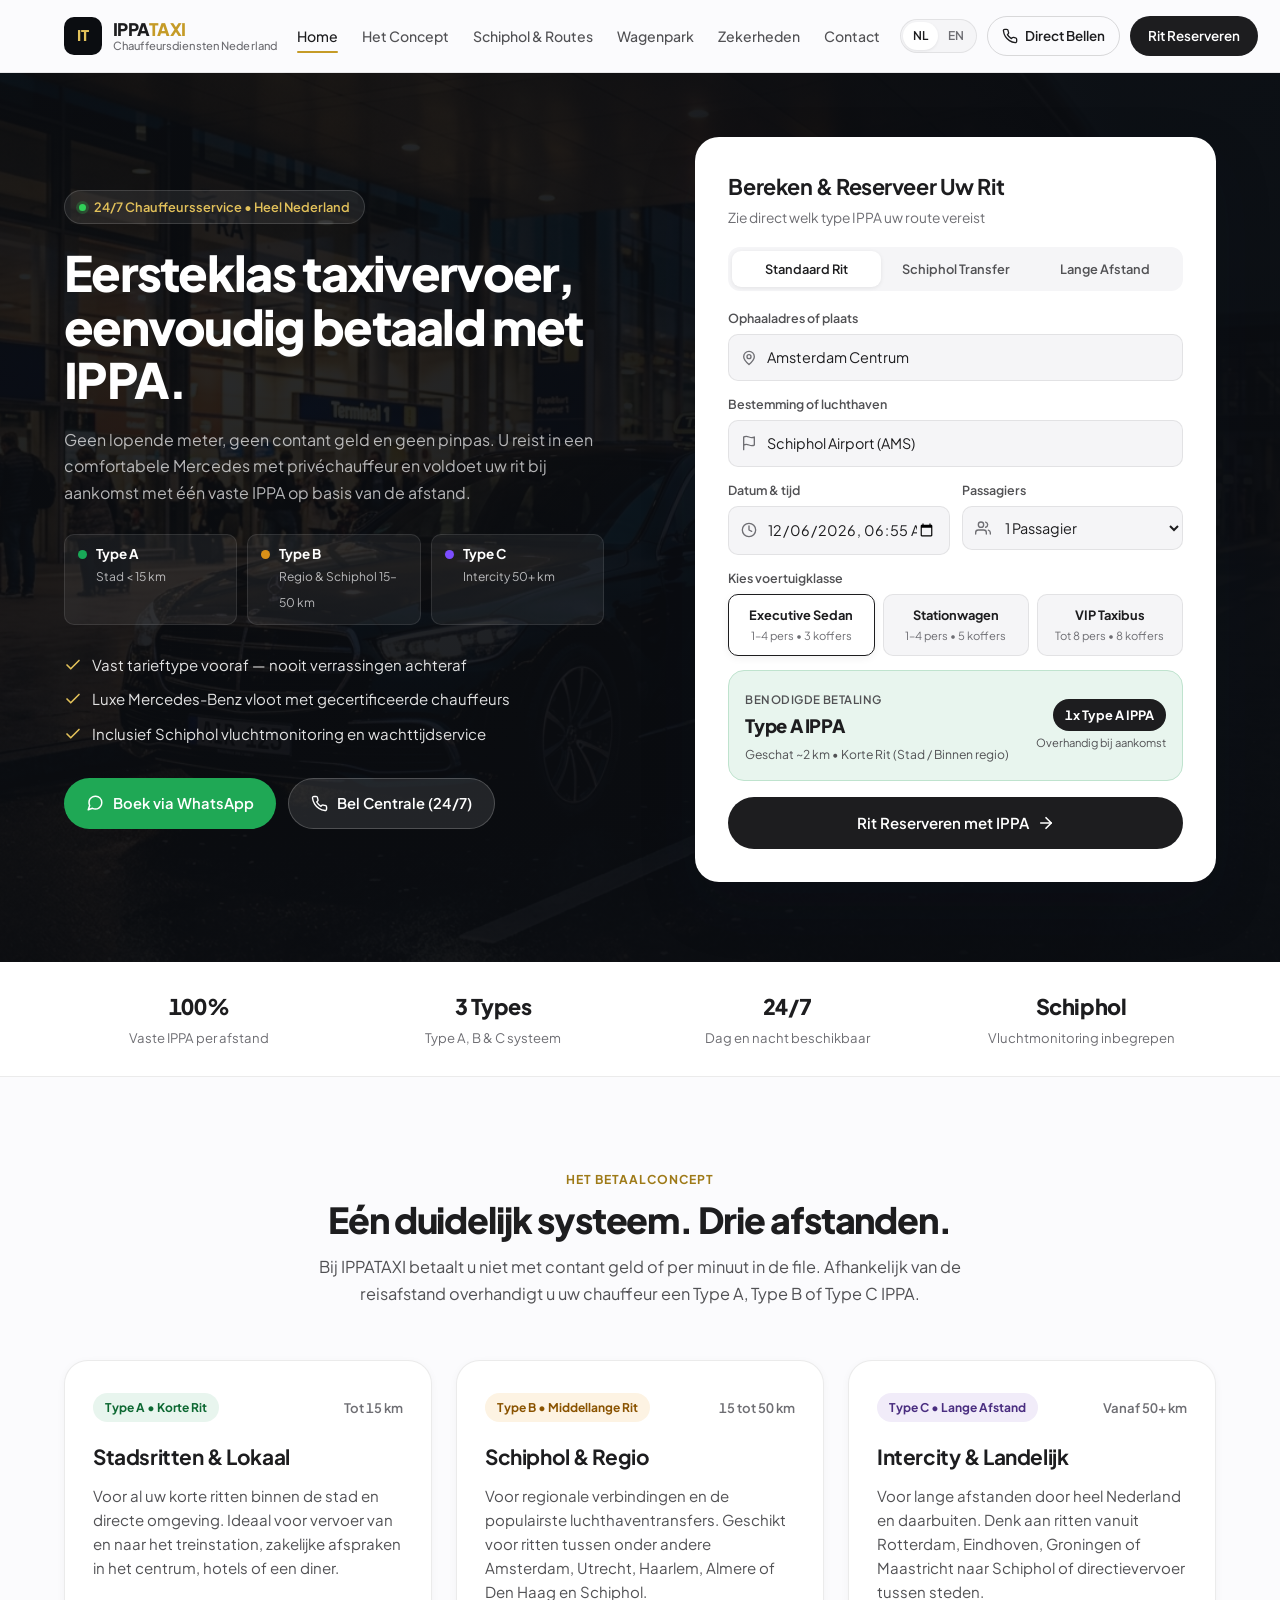
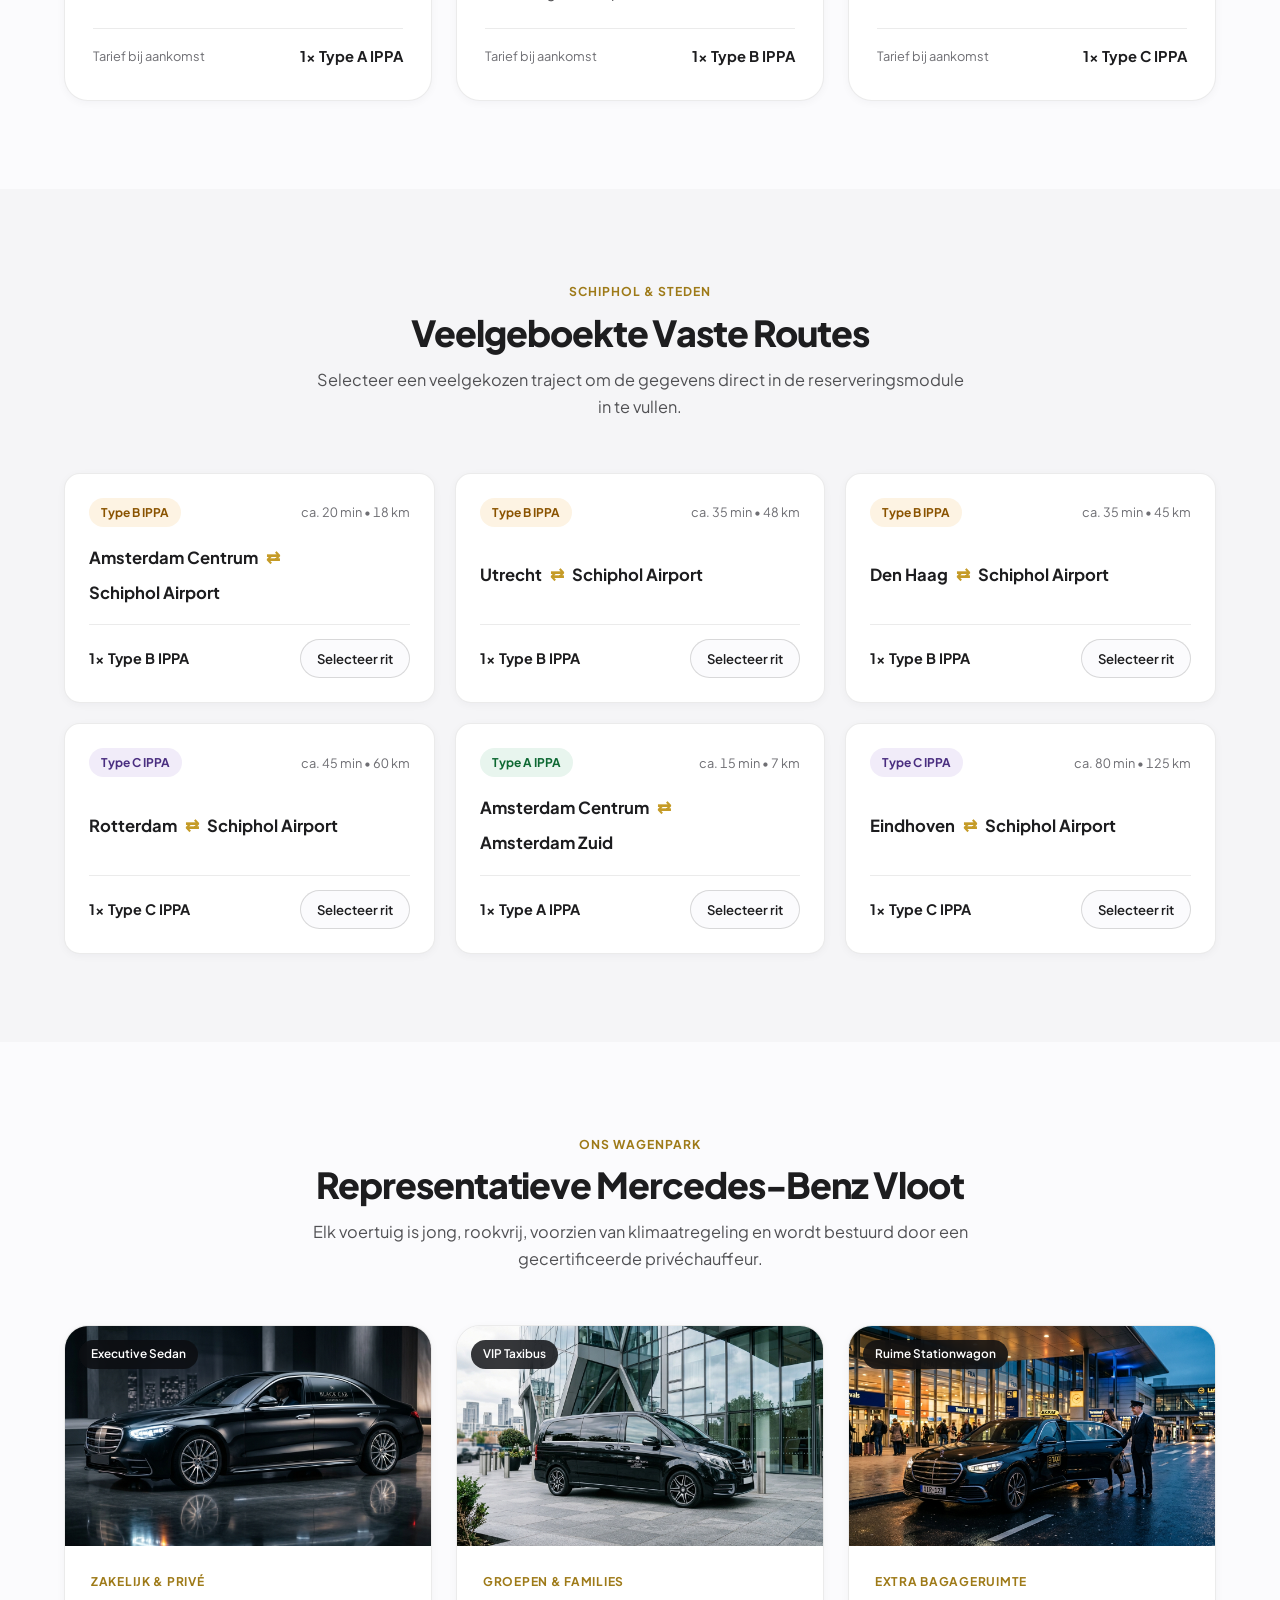
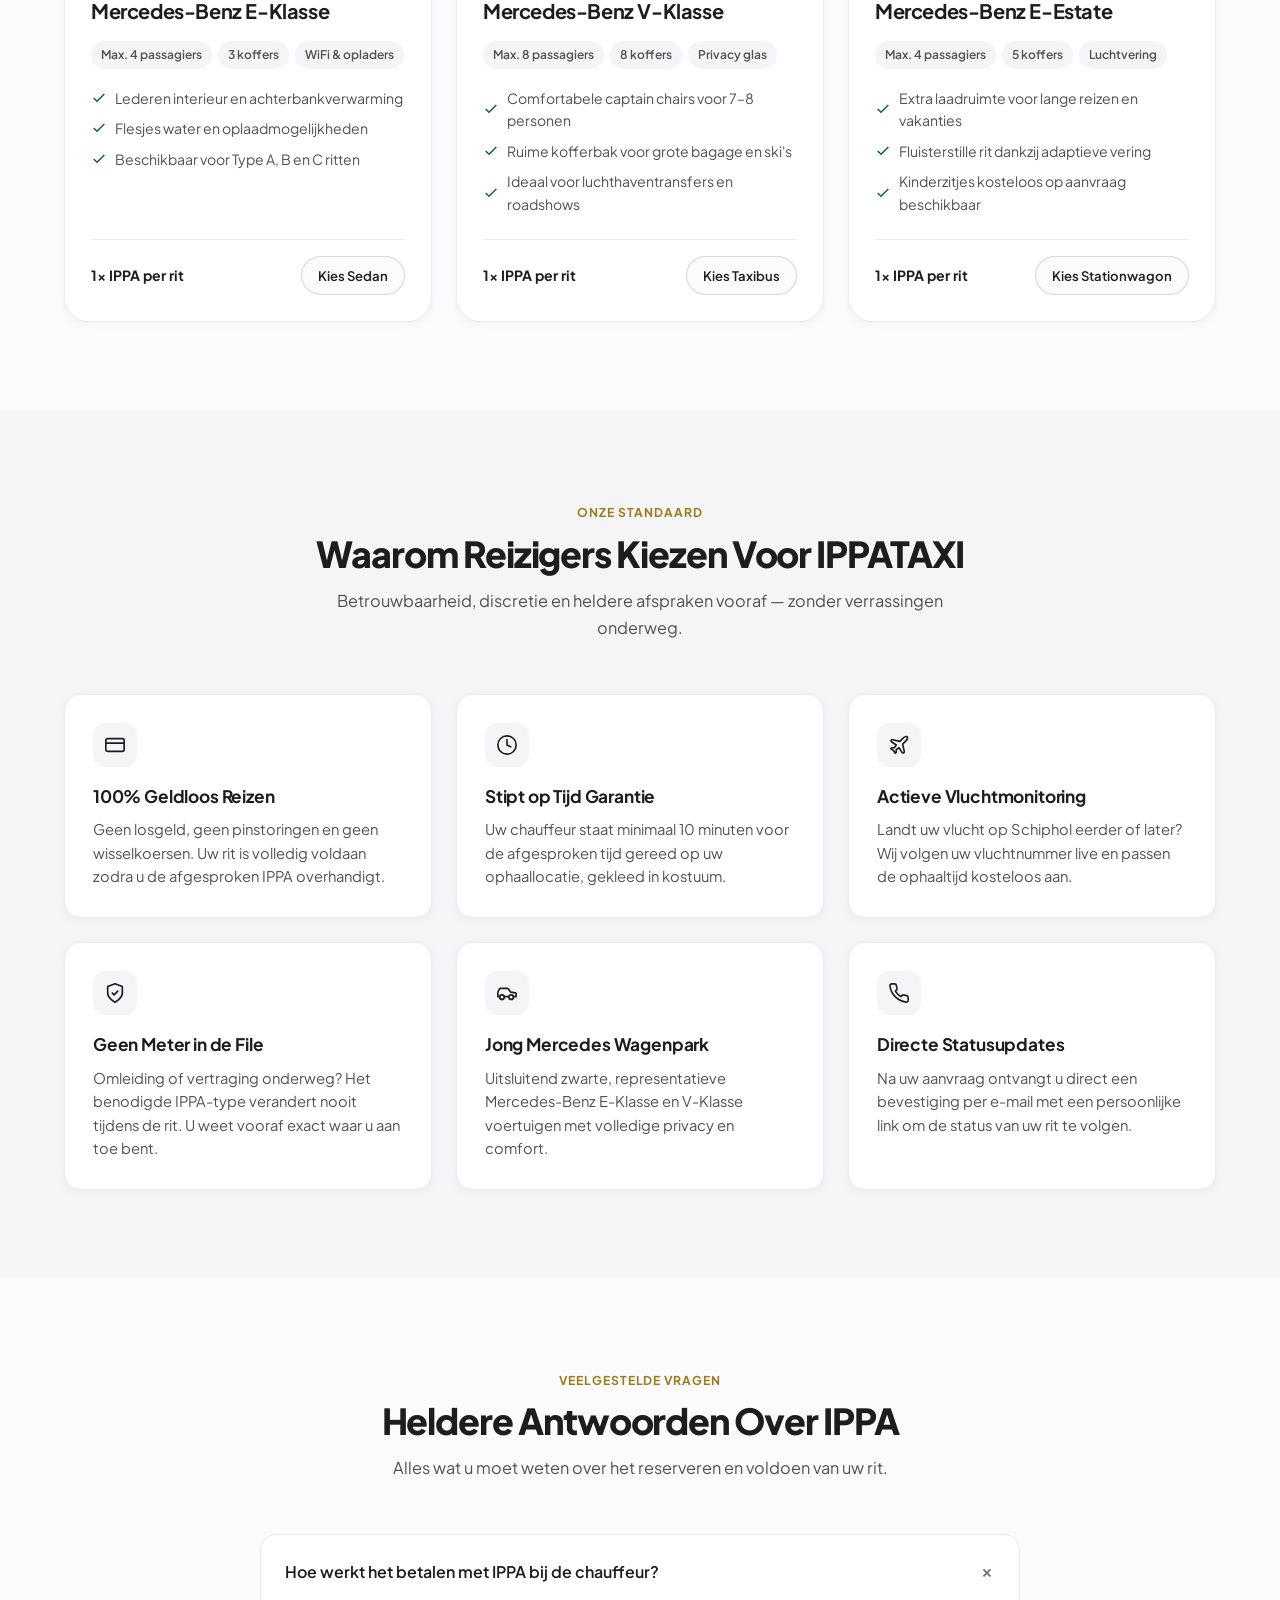
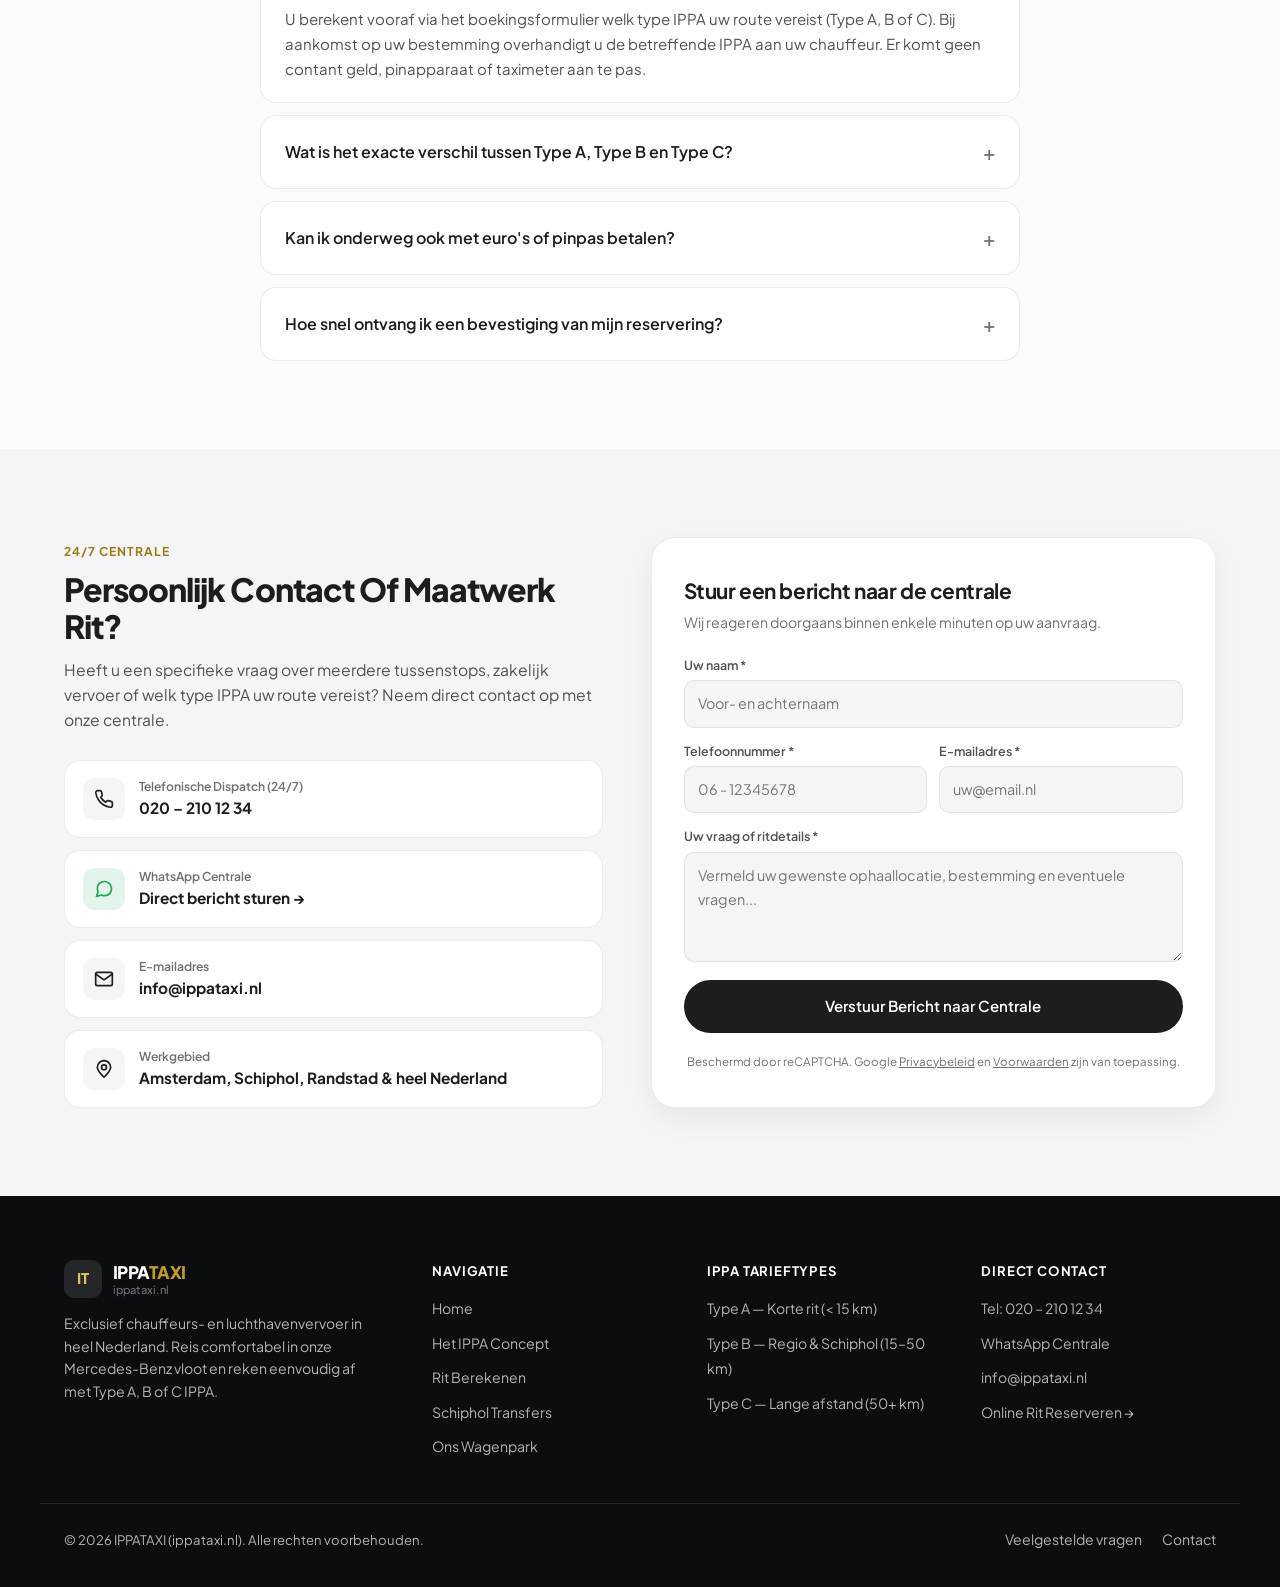
==== commit 362222f8: "Implement dual currency mode (Ippa vs Real Money 2026 rates), routing calculator, payment scaffold, " ====
--- a/index.html
+++ b/index.html
@@ -284,22 +284,45 @@
               </div>
             </div>
 
-            <!-- Dynamic IPPA Result Box -->
+            <!-- Dynamic IPPA / Real Money Result Box -->
             <div class="ippa-result-box tier-b" id="ippa-result-box">
               <div class="ippa-result-left">
-                <span class="ippa-result-title" data-i18n="fareTag">Benodigde betaling</span>
+                <span class="ippa-result-title" id="calc-fare-tag" data-i18n="fareTag">Benodigde betaling</span>
                 <div class="ippa-tier-name" id="ippa-tier-name">Type B IPPA</div>
                 <span class="ippa-distance-note" id="ippa-distance-display">Geschat ~18 km • Middelmatige Rit</span>
+                <div class="real-money-breakdown" id="real-money-breakdown" hidden></div>
               </div>
               <div class="ippa-result-badge-wrap">
                 <div class="ippa-payment-pill" id="ippa-payment-pill">1x Type B IPPA</div>
-                <div class="ippa-no-money-note" data-i18n="fareNote">Overhandig bij aankomst</div>
+                <div class="ippa-no-money-note" id="calc-fare-note" data-i18n="fareNote">Overhandig bij aankomst</div>
+              </div>
+            </div>
+
+            <!-- Real Money Payment Gateway Scaffold (Visible only when Real Money Mode is active) -->
+            <div class="calc-payment-scaffold" id="calc-payment-scaffold" hidden>
+              <div class="calc-payment-header">
+                <span class="calc-payment-label" id="lbl-calc-pay-method">Betaalmethode kiezen</span>
+                <span class="calc-payment-secure">🔒 iDEAL • Stripe • Pin</span>
+              </div>
+              <div class="payment-method-pills" id="calc-payment-pills">
+                <button type="button" class="pay-pill active" data-pay="ideal">
+                  <span class="pay-badge-ideal">iDEAL</span>
+                  <span>iDEAL</span>
+                </button>
+                <button type="button" class="pay-pill" data-pay="stripe">
+                  <span>💳</span>
+                  <span>Creditcard / Stripe</span>
+                </button>
+                <button type="button" class="pay-pill" data-pay="taxi">
+                  <span>🚖</span>
+                  <span>Pin / Contant in Taxi</span>
+                </button>
               </div>
             </div>
 
             <!-- Primary Submit CTA -->
             <button type="button" class="btn-primary booking-submit-btn" id="btn-submit-booking">
-              <span data-i18n="btnBookSubmit">Rit Reserveren met IPPA</span>
+              <span id="btn-submit-booking-text" data-i18n="btnBookSubmit">Rit Reserveren met IPPA</span>
               <svg width="18" height="18" viewBox="0 0 24 24" fill="none" stroke="currentColor" stroke-width="2.2" stroke-linecap="round" stroke-linejoin="round" aria-hidden="true"><line x1="5" y1="12" x2="19" y2="12"/><polyline points="12 5 19 12 12 19"/></svg>
             </button>
           </form>
@@ -935,6 +958,10 @@
           <span class="summary-val" id="sum-dropoff">-</span>
         </div>
         <div class="summary-row">
+          <span class="summary-label">Afstand &amp; geschatte rijtijd</span>
+          <span class="summary-val" id="sum-route-metrics">-</span>
+        </div>
+        <div class="summary-row">
           <span class="summary-label">Datum &amp; tijd</span>
           <span class="summary-val" id="sum-datetime">-</span>
         </div>
@@ -946,8 +973,12 @@
           <span class="summary-label">Passagiers</span>
           <span class="summary-val" id="sum-passengers">-</span>
         </div>
+        <div class="summary-row" id="sum-rate-breakdown-row" hidden>
+          <span class="summary-label">Tariefopbouw (2026)</span>
+          <span class="summary-val" id="sum-rate-breakdown" style="font-size:0.8rem; color:var(--color-text-muted);">-</span>
+        </div>
         <div class="summary-row summary-row-highlight">
-          <span class="summary-label">Betaling bij aankomst</span>
+          <span class="summary-label" id="sum-payment-label">Betaling bij aankomst</span>
           <span class="summary-val" id="sum-ippa">1x Type B IPPA</span>
         </div>
       </div>
@@ -975,6 +1006,74 @@
         <div class="form-group">
           <label for="modal-notes" class="form-label">Vluchtnummer of opmerkingen (optioneel)</label>
           <input type="text" id="modal-notes" class="form-input" placeholder="Bijv. Vlucht KL1234, kinderzitje of extra koffers...">
+        </div>
+
+        <!-- Real Money Payment Gateway UI Scaffold (Only visible in Real Money Mode) -->
+        <div class="modal-payment-gateway" id="modal-payment-gateway" hidden>
+          <div class="payment-gateway-header">
+            <span class="payment-gateway-title">Betaalmethode (2026 Vast Tarief)</span>
+            <span class="payment-gateway-lock">🔒 256-bit SSL • Stripe / iDEAL</span>
+          </div>
+
+          <div class="payment-gateway-tabs" id="modal-payment-tabs">
+            <button type="button" class="pg-tab active" data-pg="ideal">
+              <span class="pay-badge-ideal">iDEAL</span>
+              <span>iDEAL</span>
+            </button>
+            <button type="button" class="pg-tab" data-pg="stripe">
+              <span>💳</span>
+              <span>Creditcard / Stripe</span>
+            </button>
+            <button type="button" class="pg-tab" data-pg="taxi">
+              <span>🚖</span>
+              <span>Pin / Contant in Taxi</span>
+            </button>
+          </div>
+
+          <!-- iDEAL Panel -->
+          <div class="pg-panel" id="pg-panel-ideal">
+            <label for="ideal-bank-select" class="form-label" style="font-size:0.8rem;">Selecteer uw bank voor iDEAL-betaling</label>
+            <select id="ideal-bank-select" class="form-select">
+              <option value="ING">ING Bank</option>
+              <option value="Rabobank">Rabobank</option>
+              <option value="ABN AMRO">ABN AMRO</option>
+              <option value="SNS Bank">SNS Bank</option>
+              <option value="ASN Bank">ASN Bank</option>
+              <option value="RegioBank">RegioBank</option>
+              <option value="Bunq">bunq</option>
+              <option value="Knab">Knab</option>
+              <option value="Revolut">Revolut</option>
+              <option value="Triodos Bank">Triodos Bank</option>
+            </select>
+            <div class="pg-foot-note">Na bevestiging wordt uw rit direct vastgelegd met iDEAL-betaalreferentie.</div>
+          </div>
+
+          <!-- Stripe / Card Panel -->
+          <div class="pg-panel" id="pg-panel-stripe" hidden>
+            <div class="form-group" style="margin-bottom:8px;">
+              <label class="form-label" style="font-size:0.8rem;">Kaartnummer (Visa / Mastercard / Amex)</label>
+              <input type="text" id="stripe-card-num" class="form-input" placeholder="4242 •••• •••• 4242" maxlength="19" autocomplete="cc-number">
+            </div>
+            <div class="form-row-2" style="gap:8px;">
+              <div>
+                <label class="form-label" style="font-size:0.78rem;">Vervaldatum</label>
+                <input type="text" id="stripe-card-exp" class="form-input" placeholder="MM / JJ" maxlength="7" autocomplete="cc-exp">
+              </div>
+              <div>
+                <label class="form-label" style="font-size:0.78rem;">CVC</label>
+                <input type="text" id="stripe-card-cvc" class="form-input" placeholder="123" maxlength="4" autocomplete="cc-csc">
+              </div>
+            </div>
+            <div class="pg-foot-note">Geautoriseerd via Stripe Checkout. Geen extra transactiekosten.</div>
+          </div>
+
+          <!-- Pay in Taxi Panel -->
+          <div class="pg-panel" id="pg-panel-taxi" hidden>
+            <div class="pg-taxi-box">
+              <strong>🚖 Betaal in de Mercedes bij uw chauffeur</strong>
+              <p>U betaalt het vaste bedrag bij aankomst via contactloos pinnen (Maestro, VPAY, Visa, Mastercard, Apple Pay) of contant.</p>
+            </div>
+          </div>
         </div>
 
         <button type="submit" class="btn-primary modal-submit-btn" id="btn-confirm-reservation">
--- a/css/style.css
+++ b/css/style.css
@@ -1869,3 +1869,174 @@
     right: 16px;
   }
 }
+
+/* ==========================================================================
+   Real Money Mode & Payment Gateway Scaffold Styles
+   ========================================================================== */
+.ippa-result-box.tier-euro {
+  background: linear-gradient(135deg, rgba(16, 185, 129, 0.14), rgba(226, 193, 90, 0.1));
+  border-color: rgba(16, 185, 129, 0.45);
+}
+
+.ippa-result-box.tier-euro .ippa-payment-pill {
+  background: linear-gradient(135deg, #10b981, #059669);
+  color: #ffffff;
+  font-size: 1.15rem;
+  font-weight: 800;
+  letter-spacing: -0.01em;
+  box-shadow: 0 4px 14px rgba(16, 185, 129, 0.35);
+}
+
+.real-money-breakdown {
+  margin-top: 6px;
+  font-size: 0.76rem;
+  color: rgba(255, 255, 255, 0.72);
+  background: rgba(0, 0, 0, 0.25);
+  border-radius: 6px;
+  padding: 5px 8px;
+  border: 1px solid rgba(255, 255, 255, 0.08);
+  line-height: 1.4;
+}
+
+.calc-payment-scaffold {
+  margin-bottom: 14px;
+  padding: 12px 14px;
+  border-radius: var(--radius-sm);
+  background: rgba(255, 255, 255, 0.03);
+  border: 1px solid rgba(255, 255, 255, 0.1);
+}
+
+.calc-payment-header {
+  display: flex;
+  align-items: center;
+  justify-content: space-between;
+  margin-bottom: 8px;
+  font-size: 0.78rem;
+}
+
+.calc-payment-label {
+  font-weight: 600;
+  color: var(--color-text-main);
+  text-transform: uppercase;
+  letter-spacing: 0.04em;
+}
+
+.calc-payment-secure {
+  color: #10b981;
+  font-weight: 600;
+  font-size: 0.75rem;
+}
+
+.payment-method-pills,
+.payment-gateway-tabs {
+  display: grid;
+  grid-template-columns: repeat(3, 1fr);
+  gap: 8px;
+}
+
+.pay-pill,
+.pg-tab {
+  display: inline-flex;
+  align-items: center;
+  justify-content: center;
+  gap: 6px;
+  padding: 8px 10px;
+  border-radius: 8px;
+  background: rgba(255, 255, 255, 0.04);
+  border: 1px solid rgba(255, 255, 255, 0.12);
+  color: var(--color-text-muted);
+  font-size: 0.78rem;
+  font-weight: 600;
+  cursor: pointer;
+  transition: all 0.18s ease;
+}
+
+.pay-pill:hover,
+.pg-tab:hover {
+  border-color: rgba(226, 193, 90, 0.45);
+  color: #ffffff;
+}
+
+.pay-pill.active,
+.pg-tab.active {
+  background: rgba(226, 193, 90, 0.16);
+  border-color: var(--color-primary);
+  color: #ffffff;
+  box-shadow: 0 0 0 1px rgba(226, 193, 90, 0.3);
+}
+
+.pay-badge-ideal {
+  background: #cc0066;
+  color: #ffffff;
+  font-size: 0.66rem;
+  font-weight: 800;
+  padding: 2px 5px;
+  border-radius: 4px;
+  letter-spacing: 0.02em;
+}
+
+.modal-payment-gateway {
+  margin: 14px 0 16px;
+  padding: 14px;
+  border-radius: var(--radius-sm);
+  background: rgba(255, 255, 255, 0.03);
+  border: 1px solid rgba(226, 193, 90, 0.28);
+}
+
+.payment-gateway-header {
+  display: flex;
+  align-items: center;
+  justify-content: space-between;
+  margin-bottom: 10px;
+}
+
+.payment-gateway-title {
+  font-size: 0.84rem;
+  font-weight: 700;
+  color: #ffffff;
+}
+
+.payment-gateway-lock {
+  font-size: 0.74rem;
+  color: #10b981;
+  font-weight: 600;
+}
+
+.pg-panel {
+  margin-top: 12px;
+  padding-top: 10px;
+  border-top: 1px solid rgba(255, 255, 255, 0.08);
+}
+
+.pg-foot-note {
+  margin-top: 6px;
+  font-size: 0.74rem;
+  color: var(--color-text-muted);
+}
+
+.pg-taxi-box {
+  background: rgba(16, 185, 129, 0.08);
+  border: 1px solid rgba(16, 185, 129, 0.25);
+  border-radius: 8px;
+  padding: 10px 12px;
+  font-size: 0.82rem;
+}
+
+.pg-taxi-box strong {
+  display: block;
+  color: #10b981;
+  margin-bottom: 4px;
+}
+
+.pg-taxi-box p {
+  margin: 0;
+  color: var(--color-text-muted);
+  font-size: 0.78rem;
+}
+
+@media (max-width: 560px) {
+  .payment-method-pills,
+  .payment-gateway-tabs {
+    grid-template-columns: 1fr;
+  }
+}
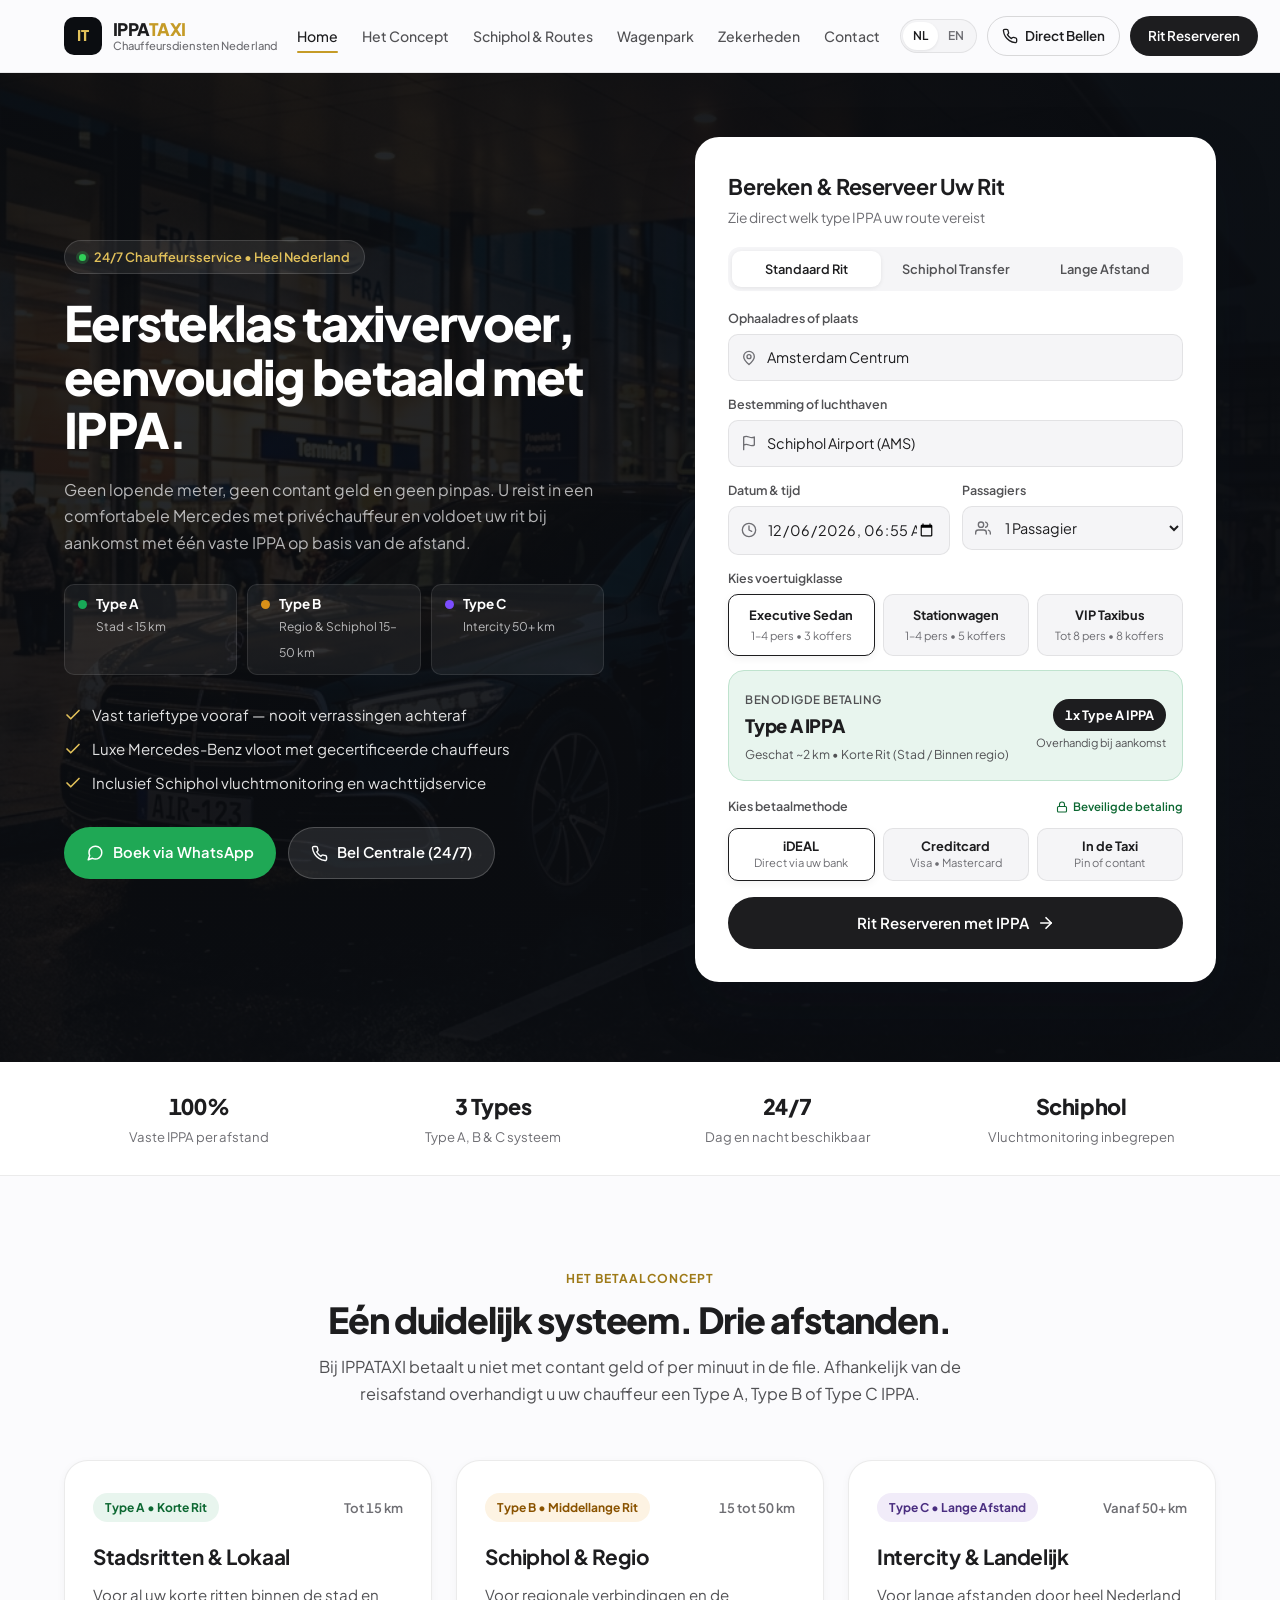
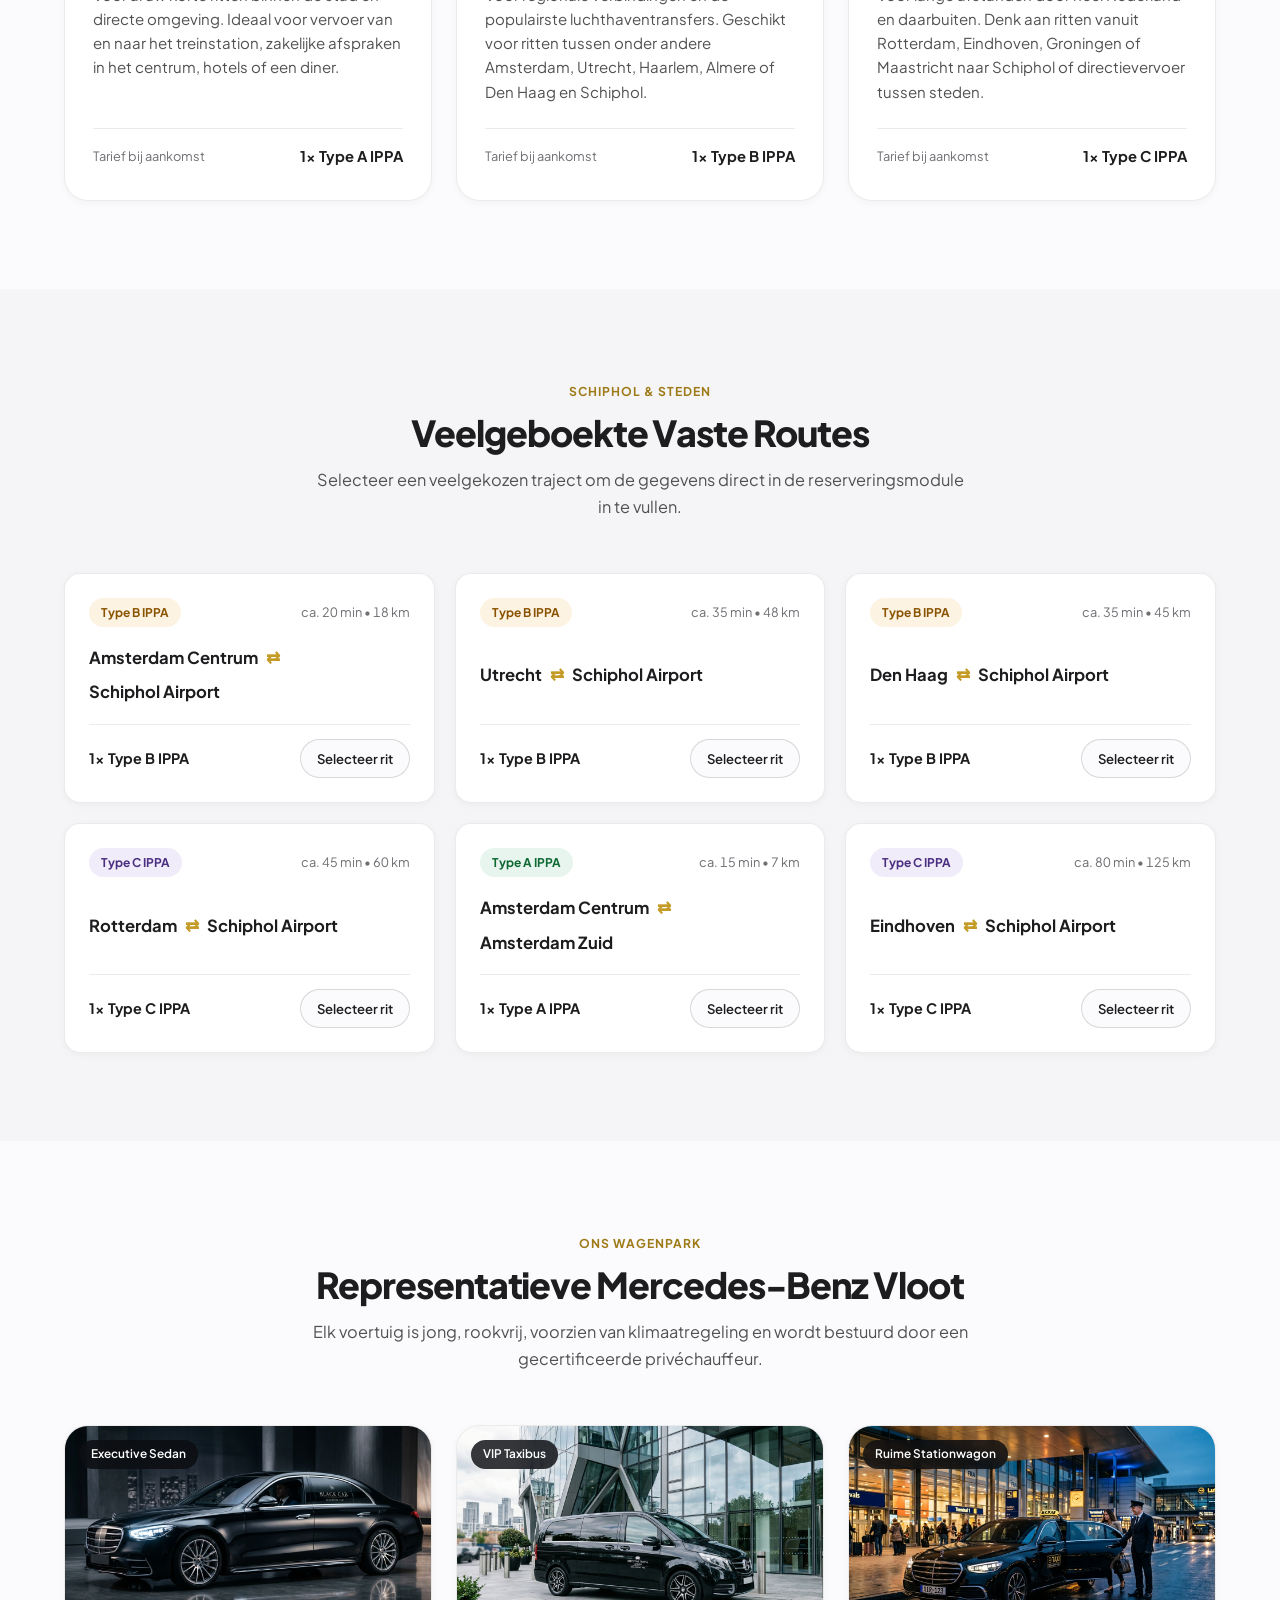
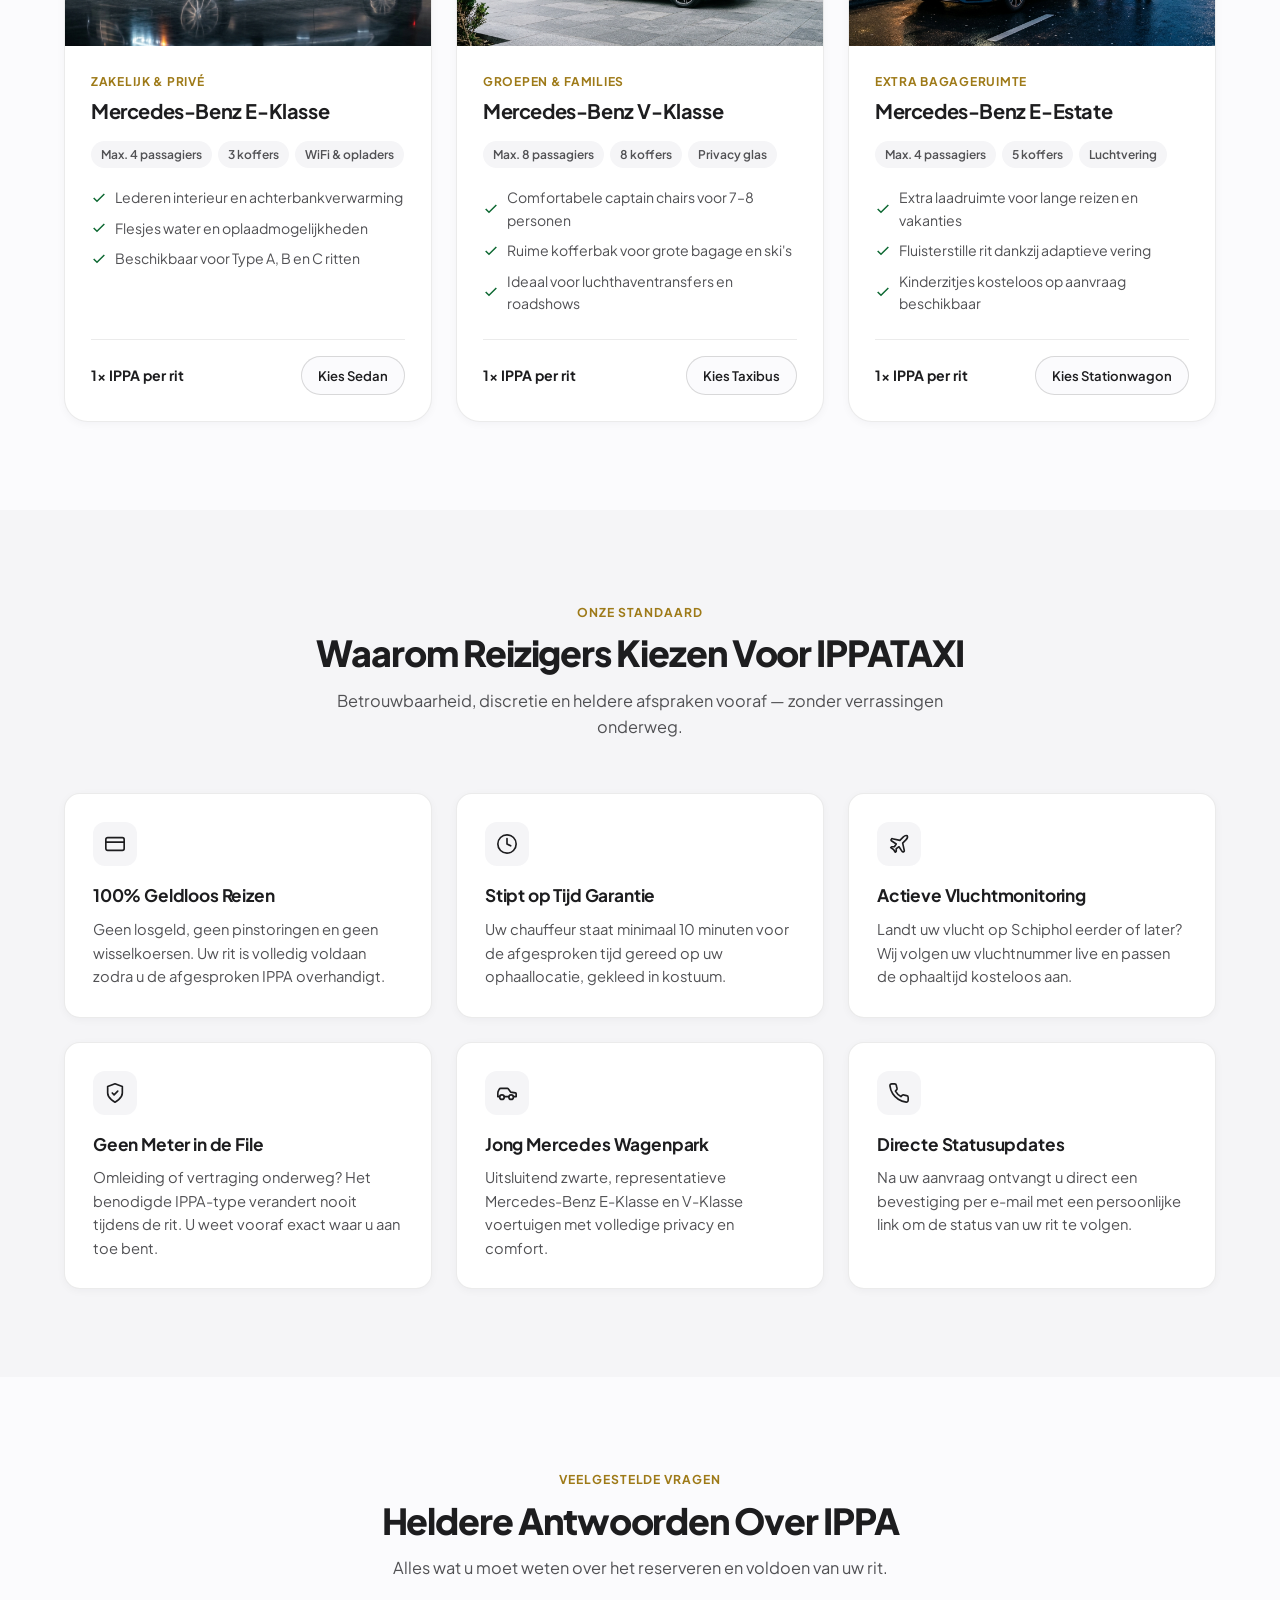
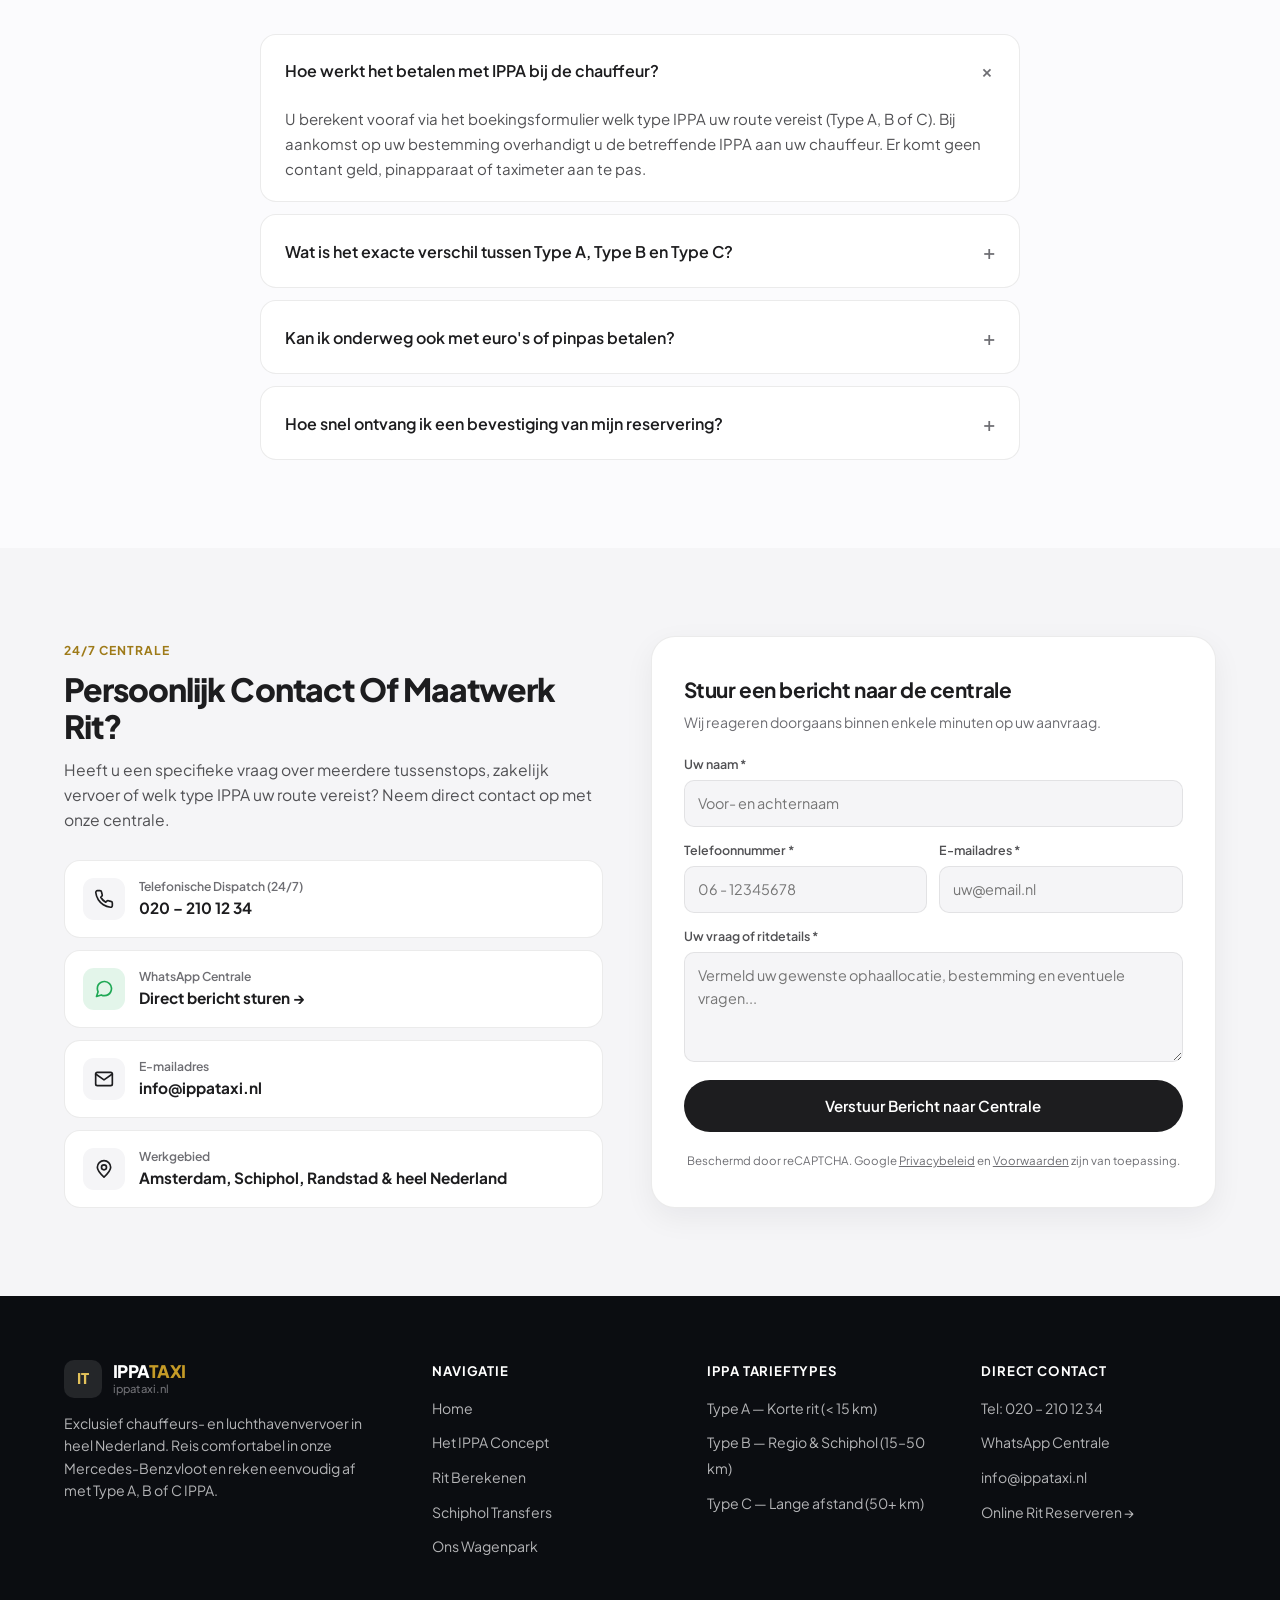
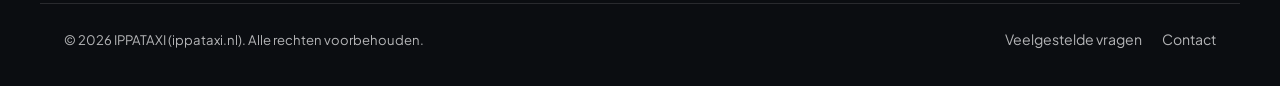
==== commit 384ba942: "Update all page sections (Concept, Zekerheden, FAQ, Footer) for Real Money Mode, match daylight card" ====
--- a/index.html
+++ b/index.html
@@ -149,26 +149,26 @@
           </p>
 
           <!-- Clean 3-Tier Summary Strip -->
-          <div class="hero-tiers-summary" aria-label="Overzicht van de drie IPPA tarieftypes">
+          <div class="hero-tiers-summary" id="hero-tiers-summary" aria-label="Overzicht van de tarieven">
             <div class="hero-tier-chip">
               <span class="tier-dot dot-a" aria-hidden="true"></span>
               <div>
-                <strong>Type A</strong>
-                <span>Stad &lt; 15 km</span>
+                <strong id="hero-chip-1-title">Type A</strong>
+                <span id="hero-chip-1-sub">Stad &lt; 15 km</span>
               </div>
             </div>
             <div class="hero-tier-chip">
               <span class="tier-dot dot-b" aria-hidden="true"></span>
               <div>
-                <strong>Type B</strong>
-                <span>Regio &amp; Schiphol 15–50 km</span>
+                <strong id="hero-chip-2-title">Type B</strong>
+                <span id="hero-chip-2-sub">Regio &amp; Schiphol 15–50 km</span>
               </div>
             </div>
             <div class="hero-tier-chip">
               <span class="tier-dot dot-c" aria-hidden="true"></span>
               <div>
-                <strong>Type C</strong>
-                <span>Intercity 50+ km</span>
+                <strong id="hero-chip-3-title">Type C</strong>
+                <span id="hero-chip-3-sub">Intercity 50+ km</span>
               </div>
             </div>
           </div>
@@ -299,23 +299,26 @@
             </div>
 
             <!-- Real Money Payment Gateway Scaffold (Visible only when Real Money Mode is active) -->
-            <div class="calc-payment-scaffold" id="calc-payment-scaffold" hidden>
+            <div class="form-group calc-payment-scaffold" id="calc-payment-scaffold" hidden>
               <div class="calc-payment-header">
-                <span class="calc-payment-label" id="lbl-calc-pay-method">Betaalmethode kiezen</span>
-                <span class="calc-payment-secure">🔒 iDEAL • Stripe • Pin</span>
+                <span class="vehicle-selector-title" id="lbl-calc-pay-method">Kies betaalmethode</span>
+                <span class="calc-payment-secure">
+                  <svg width="12" height="12" viewBox="0 0 24 24" fill="none" stroke="currentColor" stroke-width="2.2" stroke-linecap="round" stroke-linejoin="round" aria-hidden="true"><rect x="3" y="11" width="18" height="11" rx="2" ry="2"/><path d="M7 11V7a5 5 0 0 1 10 0v4"/></svg>
+                  <span id="lbl-calc-pay-secure">Beveiligde betaling</span>
+                </span>
               </div>
               <div class="payment-method-pills" id="calc-payment-pills">
                 <button type="button" class="pay-pill active" data-pay="ideal">
-                  <span class="pay-badge-ideal">iDEAL</span>
-                  <span>iDEAL</span>
+                  <span class="pay-pill-name">iDEAL</span>
+                  <span class="pay-pill-meta" id="pay-meta-ideal">Direct via uw bank</span>
                 </button>
                 <button type="button" class="pay-pill" data-pay="stripe">
-                  <span>💳</span>
-                  <span>Creditcard / Stripe</span>
+                  <span class="pay-pill-name" id="pay-name-stripe">Creditcard</span>
+                  <span class="pay-pill-meta" id="pay-meta-stripe">Visa • Mastercard</span>
                 </button>
                 <button type="button" class="pay-pill" data-pay="taxi">
-                  <span>🚖</span>
-                  <span>Pin / Contant in Taxi</span>
+                  <span class="pay-pill-name" id="pay-name-taxi">In de Taxi</span>
+                  <span class="pay-pill-meta" id="pay-meta-taxi">Pin of contant</span>
                 </button>
               </div>
             </div>
@@ -336,12 +339,12 @@
     <section class="stats-section" aria-label="Onze beloftes">
       <div class="container stats-grid">
         <div class="stat-item">
-          <div class="stat-number">100%</div>
-          <div class="stat-label">Vaste IPPA per afstand</div>
+          <div class="stat-number" id="stat-1-num">100%</div>
+          <div class="stat-label" id="stat-1-lbl">Vaste IPPA per afstand</div>
         </div>
         <div class="stat-item">
-          <div class="stat-number">3 Types</div>
-          <div class="stat-label">Type A, B &amp; C systeem</div>
+          <div class="stat-number" id="stat-2-num">3 Types</div>
+          <div class="stat-label" id="stat-2-lbl">Type A, B &amp; C systeem</div>
         </div>
         <div class="stat-item">
           <div class="stat-number">24/7</div>
@@ -349,70 +352,70 @@
         </div>
         <div class="stat-item">
           <div class="stat-number">Schiphol</div>
-          <div class="stat-label">Vluchtmonitoring inbegrepen</div>
+          <div class="stat-label" id="stat-4-lbl">Vluchtmonitoring inbegrepen</div>
         </div>
       </div>
     </section>
 
     <!-- ====================================================================
-         HOW IPPA WORKS (3 TIERS)
+         HOW IPPA / TARIEVEN WORKS (3 TIERS / 2026 RATES)
          ==================================================================== -->
     <section class="section" id="ippa-system">
       <div class="container">
         <div class="section-header">
-          <span class="section-tag">Het Betaalconcept</span>
-          <h2 class="section-title">Eén duidelijk systeem. Drie afstanden.</h2>
-          <p class="section-desc">
+          <span class="section-tag" id="concept-tag">Het Betaalconcept</span>
+          <h2 class="section-title" id="concept-title">Eén duidelijk systeem. Drie afstanden.</h2>
+          <p class="section-desc" id="concept-desc">
             Bij IPPATAXI betaalt u niet met contant geld of per minuut in de file. Afhankelijk van de reisafstand overhandigt u uw chauffeur een Type A, Type B of Type C IPPA.
           </p>
         </div>
 
         <div class="ippa-tiers-grid">
-          <!-- Type A -->
+          <!-- Card 1 (Type A / Base Rate) -->
           <article class="ippa-tier-card card-type-a">
             <div class="tier-card-top">
-              <span class="tier-card-badge badge-a">Type A • Korte Rit</span>
-              <span class="tier-card-scope">Tot 15 km</span>
-            </div>
-            <h3 class="tier-card-title">Stadsritten &amp; Lokaal</h3>
-            <p class="tier-card-desc">
+              <span class="tier-card-badge badge-a" id="tier-1-badge">Type A • Korte Rit</span>
+              <span class="tier-card-scope" id="tier-1-scope">Tot 15 km</span>
+            </div>
+            <h3 class="tier-card-title" id="tier-1-title">Stadsritten &amp; Lokaal</h3>
+            <p class="tier-card-desc" id="tier-1-desc">
               Voor al uw korte ritten binnen de stad en directe omgeving. Ideaal voor vervoer van en naar het treinstation, zakelijke afspraken in het centrum, hotels of een diner.
             </p>
             <div class="tier-card-give">
-              <span class="give-label">Tarief bij aankomst</span>
-              <span class="give-value">1x Type A IPPA</span>
-            </div>
-          </article>
-
-          <!-- Type B -->
+              <span class="give-label" id="tier-1-give-lbl">Tarief bij aankomst</span>
+              <span class="give-value" id="tier-1-give-val">1x Type A IPPA</span>
+            </div>
+          </article>
+
+          <!-- Card 2 (Type B / Per KM Rate) -->
           <article class="ippa-tier-card card-type-b">
             <div class="tier-card-top">
-              <span class="tier-card-badge badge-b">Type B • Middellange Rit</span>
-              <span class="tier-card-scope">15 tot 50 km</span>
-            </div>
-            <h3 class="tier-card-title">Schiphol &amp; Regio</h3>
-            <p class="tier-card-desc">
+              <span class="tier-card-badge badge-b" id="tier-2-badge">Type B • Middellange Rit</span>
+              <span class="tier-card-scope" id="tier-2-scope">15 tot 50 km</span>
+            </div>
+            <h3 class="tier-card-title" id="tier-2-title">Schiphol &amp; Regio</h3>
+            <p class="tier-card-desc" id="tier-2-desc">
               Voor regionale verbindingen en de populairste luchthaventransfers. Geschikt voor ritten tussen onder andere Amsterdam, Utrecht, Haarlem, Almere of Den Haag en Schiphol.
             </p>
             <div class="tier-card-give">
-              <span class="give-label">Tarief bij aankomst</span>
-              <span class="give-value">1x Type B IPPA</span>
-            </div>
-          </article>
-
-          <!-- Type C -->
+              <span class="give-label" id="tier-2-give-lbl">Tarief bij aankomst</span>
+              <span class="give-value" id="tier-2-give-val">1x Type B IPPA</span>
+            </div>
+          </article>
+
+          <!-- Card 3 (Type C / Per Min Rate) -->
           <article class="ippa-tier-card card-type-c">
             <div class="tier-card-top">
-              <span class="tier-card-badge badge-c">Type C • Lange Afstand</span>
-              <span class="tier-card-scope">Vanaf 50+ km</span>
-            </div>
-            <h3 class="tier-card-title">Intercity &amp; Landelijk</h3>
-            <p class="tier-card-desc">
+              <span class="tier-card-badge badge-c" id="tier-3-badge">Type C • Lange Afstand</span>
+              <span class="tier-card-scope" id="tier-3-scope">Vanaf 50+ km</span>
+            </div>
+            <h3 class="tier-card-title" id="tier-3-title">Intercity &amp; Landelijk</h3>
+            <p class="tier-card-desc" id="tier-3-desc">
               Voor lange afstanden door heel Nederland en daarbuiten. Denk aan ritten vanuit Rotterdam, Eindhoven, Groningen of Maastricht naar Schiphol of directievervoer tussen steden.
             </p>
             <div class="tier-card-give">
-              <span class="give-label">Tarief bij aankomst</span>
-              <span class="give-value">1x Type C IPPA</span>
+              <span class="give-label" id="tier-3-give-lbl">Tarief bij aankomst</span>
+              <span class="give-value" id="tier-3-give-val">1x Type C IPPA</span>
             </div>
           </article>
         </div>
@@ -571,7 +574,7 @@
               <ul class="fleet-amenities">
                 <li><svg width="16" height="16" viewBox="0 0 24 24" fill="none" stroke="currentColor" stroke-width="2.2" aria-hidden="true"><polyline points="20 6 9 17 4 12"></polyline></svg> Lederen interieur en achterbankverwarming</li>
                 <li><svg width="16" height="16" viewBox="0 0 24 24" fill="none" stroke="currentColor" stroke-width="2.2" aria-hidden="true"><polyline points="20 6 9 17 4 12"></polyline></svg> Flesjes water en oplaadmogelijkheden</li>
-                <li><svg width="16" height="16" viewBox="0 0 24 24" fill="none" stroke="currentColor" stroke-width="2.2" aria-hidden="true"><polyline points="20 6 9 17 4 12"></polyline></svg> Beschikbaar voor Type A, B en C ritten</li>
+                <li><svg width="16" height="16" viewBox="0 0 24 24" fill="none" stroke="currentColor" stroke-width="2.2" aria-hidden="true"><polyline points="20 6 9 17 4 12"></polyline></svg> <span id="fleet-sedan-bullet-3">Beschikbaar voor Type A, B en C ritten</span></li>
               </ul>
 
               <div class="fleet-footer">
@@ -660,48 +663,48 @@
             <div class="why-icon" aria-hidden="true">
               <svg width="22" height="22" viewBox="0 0 24 24" fill="none" stroke="currentColor" stroke-width="1.8" stroke-linecap="round" stroke-linejoin="round"><rect x="2" y="5" width="20" height="14" rx="2"/><line x1="2" y1="10" x2="22" y2="10"/></svg>
             </div>
-            <h3 class="why-title">100% Geldloos Reizen</h3>
-            <p class="why-desc">Geen losgeld, geen pinstoringen en geen wisselkoersen. Uw rit is volledig voldaan zodra u de afgesproken IPPA overhandigt.</p>
+            <h3 class="why-title" id="why-1-title">100% Geldloos Reizen</h3>
+            <p class="why-desc" id="why-1-desc">Geen losgeld, geen pinstoringen en geen wisselkoersen. Uw rit is volledig voldaan zodra u de afgesproken IPPA overhandigt.</p>
           </div>
 
           <div class="why-card">
             <div class="why-icon" aria-hidden="true">
               <svg width="22" height="22" viewBox="0 0 24 24" fill="none" stroke="currentColor" stroke-width="1.8" stroke-linecap="round" stroke-linejoin="round"><circle cx="12" cy="12" r="10"/><polyline points="12 6 12 12 16 14"/></svg>
             </div>
-            <h3 class="why-title">Stipt op Tijd Garantie</h3>
-            <p class="why-desc">Uw chauffeur staat minimaal 10 minuten voor de afgesproken tijd gereed op uw ophaallocatie, gekleed in kostuum.</p>
+            <h3 class="why-title" id="why-2-title">Stipt op Tijd Garantie</h3>
+            <p class="why-desc" id="why-2-desc">Uw chauffeur staat minimaal 10 minuten voor de afgesproken tijd gereed op uw ophaallocatie, gekleed in kostuum.</p>
           </div>
 
           <div class="why-card">
             <div class="why-icon" aria-hidden="true">
               <svg width="22" height="22" viewBox="0 0 24 24" fill="none" stroke="currentColor" stroke-width="1.8" stroke-linecap="round" stroke-linejoin="round"><path d="M17.8 19.2 16 11l3.5-3.5C21 6 21.5 4 21 3c-1-.5-3 0-4.5 1.5L13 8 4.8 6.2c-.5-.1-.9.1-1.1.5l-.3.5c-.2.5-.1 1 .3 1.3L9 12l-2 3H4l-1 1 3 2 2 3 1-1v-3l3-2 3.5 5.3c.3.4.8.5 1.3.3l.5-.2c.4-.3.6-.7.5-1.2z"/></svg>
             </div>
-            <h3 class="why-title">Actieve Vluchtmonitoring</h3>
-            <p class="why-desc">Landt uw vlucht op Schiphol eerder of later? Wij volgen uw vluchtnummer live en passen de ophaaltijd kosteloos aan.</p>
+            <h3 class="why-title" id="why-3-title">Actieve Vluchtmonitoring</h3>
+            <p class="why-desc" id="why-3-desc">Landt uw vlucht op Schiphol eerder of later? Wij volgen uw vluchtnummer live en passen de ophaaltijd kosteloos aan.</p>
           </div>
 
           <div class="why-card">
             <div class="why-icon" aria-hidden="true">
               <svg width="22" height="22" viewBox="0 0 24 24" fill="none" stroke="currentColor" stroke-width="1.8" stroke-linecap="round" stroke-linejoin="round"><path d="M12 22s8-4 8-10V5l-8-3-8 3v7c0 6 8 10 8 10z"/><polyline points="9 12 11 14 15 10"/></svg>
             </div>
-            <h3 class="why-title">Geen Meter in de File</h3>
-            <p class="why-desc">Omleiding of vertraging onderweg? Het benodigde IPPA-type verandert nooit tijdens de rit. U weet vooraf exact waar u aan toe bent.</p>
+            <h3 class="why-title" id="why-4-title">Geen Meter in de File</h3>
+            <p class="why-desc" id="why-4-desc">Omleiding of vertraging onderweg? Het benodigde IPPA-type verandert nooit tijdens de rit. U weet vooraf exact waar u aan toe bent.</p>
           </div>
 
           <div class="why-card">
             <div class="why-icon" aria-hidden="true">
               <svg width="22" height="22" viewBox="0 0 24 24" fill="none" stroke="currentColor" stroke-width="1.8" stroke-linecap="round" stroke-linejoin="round"><path d="M14 16H9m10 0h3v-3.15a1 1 0 0 0-.84-.99L16 11l-2.7-3.6a1 1 0 0 0-.8-.4H5.24a2 2 0 0 0-1.8 1.1l-.8 1.63A6 6 0 0 0 2 12.42V16h2"/><circle cx="6.5" cy="16.5" r="2.5"/><circle cx="16.5" cy="16.5" r="2.5"/></svg>
             </div>
-            <h3 class="why-title">Jong Mercedes Wagenpark</h3>
-            <p class="why-desc">Uitsluitend zwarte, representatieve Mercedes-Benz E-Klasse en V-Klasse voertuigen met volledige privacy en comfort.</p>
+            <h3 class="why-title" id="why-5-title">Jong Mercedes Wagenpark</h3>
+            <p class="why-desc" id="why-5-desc">Uitsluitend zwarte, representatieve Mercedes-Benz E-Klasse en V-Klasse voertuigen met volledige privacy en comfort.</p>
           </div>
 
           <div class="why-card">
             <div class="why-icon" aria-hidden="true">
               <svg width="22" height="22" viewBox="0 0 24 24" fill="none" stroke="currentColor" stroke-width="1.8" stroke-linecap="round" stroke-linejoin="round"><path d="M22 16.92v3a2 2 0 0 1-2.18 2 19.79 19.79 0 0 1-8.63-3.07 19.5 19.5 0 0 1-6-6 19.79 19.79 0 0 1-3.07-8.67A2 2 0 0 1 4.11 2h3a2 2 0 0 1 2 1.72 12.84 12.84 0 0 0 .7 2.81 2 2 0 0 1-.45 2.11L8.09 9.91a16 16 0 0 0 6 6l1.27-1.27a2 2 0 0 1 2.11-.45 12.84 12.84 0 0 0 2.81.7A2 2 0 0 1 22 16.92z"/></svg>
             </div>
-            <h3 class="why-title">Directe Statusupdates</h3>
-            <p class="why-desc">Na uw aanvraag ontvangt u direct een bevestiging per e-mail met een persoonlijke link om de status van uw rit te volgen.</p>
+            <h3 class="why-title" id="why-6-title">Directe Statusupdates</h3>
+            <p class="why-desc" id="why-6-desc">Na uw aanvraag ontvangt u direct een bevestiging per e-mail met een persoonlijke link om de status van uw rit te volgen.</p>
           </div>
         </div>
       </div>
@@ -714,8 +717,8 @@
       <div class="container">
         <div class="section-header">
           <span class="section-tag" data-i18n="faqTag">Veelgestelde Vragen</span>
-          <h2 class="section-title" data-i18n="faqTitle">Heldere Antwoorden Over IPPA</h2>
-          <p class="section-desc">
+          <h2 class="section-title" id="faq-section-title" data-i18n="faqTitle">Heldere Antwoorden Over IPPA</h2>
+          <p class="section-desc" id="faq-section-desc">
             Alles wat u moet weten over het reserveren en voldoen van uw rit.
           </p>
         </div>
@@ -723,21 +726,21 @@
         <div class="faq-list">
           <div class="faq-item active">
             <button class="faq-question" type="button">
-              <span>Hoe werkt het betalen met IPPA bij de chauffeur?</span>
+              <span id="faq-q1">Hoe werkt het betalen met IPPA bij de chauffeur?</span>
               <span class="faq-toggle-icon" aria-hidden="true">+</span>
             </button>
             <div class="faq-answer">
-              <p>U berekent vooraf via het boekingsformulier welk type IPPA uw route vereist (Type A, B of C). Bij aankomst op uw bestemming overhandigt u de betreffende IPPA aan uw chauffeur. Er komt geen contant geld, pinapparaat of taximeter aan te pas.</p>
+              <p id="faq-a1">U berekent vooraf via het boekingsformulier welk type IPPA uw route vereist (Type A, B of C). Bij aankomst op uw bestemming overhandigt u de betreffende IPPA aan uw chauffeur. Er komt geen contant geld, pinapparaat of taximeter aan te pas.</p>
             </div>
           </div>
 
           <div class="faq-item">
             <button class="faq-question" type="button">
-              <span>Wat is het exacte verschil tussen Type A, Type B en Type C?</span>
+              <span id="faq-q2">Wat is het exacte verschil tussen Type A, Type B en Type C?</span>
               <span class="faq-toggle-icon" aria-hidden="true">+</span>
             </button>
             <div class="faq-answer">
-              <p>Het systeem is ingedeeld op reisafstand:<br>
+              <p id="faq-a2">Het systeem is ingedeeld op reisafstand:<br>
               • <strong>Type A IPPA:</strong> Korte ritten tot circa 15 kilometer (stadsritten en lokale verplaatsingen).<br>
               • <strong>Type B IPPA:</strong> Middellange ritten van circa 15 tot 50 kilometer (zoals Schiphol transfers vanuit de Randstad).<br>
               • <strong>Type C IPPA:</strong> Lange afstanden vanaf 50 kilometer (intercity vervoer door heel Nederland).</p>
@@ -746,21 +749,21 @@
 
           <div class="faq-item">
             <button class="faq-question" type="button">
-              <span>Kan ik onderweg ook met euro's of pinpas betalen?</span>
+              <span id="faq-q3">Kan ik onderweg ook met euro's of pinpas betalen?</span>
               <span class="faq-toggle-icon" aria-hidden="true">+</span>
             </button>
             <div class="faq-answer">
-              <p>Nee. IPPATAXI werkt uitsluitend op basis van het IPPA-systeem. Zorg ervoor dat u het juiste type IPPA bij u heeft wanneer u instapt.</p>
+              <p id="faq-a3">Nee. IPPATAXI werkt uitsluitend op basis van het IPPA-systeem. Zorg ervoor dat u het juiste type IPPA bij u heeft wanneer u instapt.</p>
             </div>
           </div>
 
           <div class="faq-item">
             <button class="faq-question" type="button">
-              <span>Hoe snel ontvang ik een bevestiging van mijn reservering?</span>
+              <span id="faq-q4">Hoe snel ontvang ik een bevestiging van mijn reservering?</span>
               <span class="faq-toggle-icon" aria-hidden="true">+</span>
             </button>
             <div class="faq-answer">
-              <p>Direct na het versturen van uw aanvraag ontvangt u een referentienummer en een link naar uw persoonlijke statuspagina. Zodra de centrale uw rit bevestigt en een chauffeur toewijst, ontvangt u automatisch een e-mailupdate.</p>
+              <p id="faq-a4">Direct na het versturen van uw aanvraag ontvangt u een referentienummer en een link naar uw persoonlijke statuspagina. Zodra de centrale uw rit bevestigt en een chauffeur toewijst, ontvangt u automatisch een e-mailupdate.</p>
             </div>
           </div>
         </div>
@@ -873,7 +876,7 @@
             <span class="brand-subtitle">ippataxi.nl</span>
           </span>
         </a>
-        <p class="footer-brand-desc">
+        <p class="footer-brand-desc" id="footer-brand-desc">
           Exclusief chauffeurs- en luchthavenvervoer in heel Nederland. Reis comfortabel in onze Mercedes-Benz vloot en reken eenvoudig af met Type A, B of C IPPA.
         </p>
       </div>
@@ -882,7 +885,7 @@
         <h4 class="footer-heading">Navigatie</h4>
         <ul class="footer-links">
           <li><a href="#home" class="footer-link">Home</a></li>
-          <li><a href="#ippa-system" class="footer-link">Het IPPA Concept</a></li>
+          <li><a href="#ippa-system" class="footer-link" id="footer-nav-concept">Het IPPA Concept</a></li>
           <li><a href="#calculator" class="footer-link">Rit Berekenen</a></li>
           <li><a href="#routes" class="footer-link">Schiphol Transfers</a></li>
           <li><a href="#fleet" class="footer-link">Ons Wagenpark</a></li>
@@ -890,11 +893,11 @@
       </div>
 
       <div>
-        <h4 class="footer-heading">IPPA Tarieftypes</h4>
+        <h4 class="footer-heading" id="footer-tariffs-heading">IPPA Tarieftypes</h4>
         <ul class="footer-links">
-          <li><span class="footer-text-item">Type A — Korte rit (&lt; 15 km)</span></li>
-          <li><span class="footer-text-item">Type B — Regio &amp; Schiphol (15–50 km)</span></li>
-          <li><span class="footer-text-item">Type C — Lange afstand (50+ km)</span></li>
+          <li><span class="footer-text-item" id="footer-tariff-1">Type A — Korte rit (&lt; 15 km)</span></li>
+          <li><span class="footer-text-item" id="footer-tariff-2">Type B — Regio &amp; Schiphol (15–50 km)</span></li>
+          <li><span class="footer-text-item" id="footer-tariff-3">Type C — Lange afstand (50+ km)</span></li>
         </ul>
       </div>
 
@@ -975,7 +978,7 @@
         </div>
         <div class="summary-row" id="sum-rate-breakdown-row" hidden>
           <span class="summary-label">Tariefopbouw (2026)</span>
-          <span class="summary-val" id="sum-rate-breakdown" style="font-size:0.8rem; color:var(--color-text-muted);">-</span>
+          <span class="summary-val" id="sum-rate-breakdown" style="font-size:0.8rem; color:var(--text-muted);">-</span>
         </div>
         <div class="summary-row summary-row-highlight">
           <span class="summary-label" id="sum-payment-label">Betaling bij aankomst</span>
@@ -1011,28 +1014,31 @@
         <!-- Real Money Payment Gateway UI Scaffold (Only visible in Real Money Mode) -->
         <div class="modal-payment-gateway" id="modal-payment-gateway" hidden>
           <div class="payment-gateway-header">
-            <span class="payment-gateway-title">Betaalmethode (2026 Vast Tarief)</span>
-            <span class="payment-gateway-lock">🔒 256-bit SSL • Stripe / iDEAL</span>
+            <span class="payment-gateway-title">Kies betaalmethode</span>
+            <span class="payment-gateway-lock">
+              <svg width="12" height="12" viewBox="0 0 24 24" fill="none" stroke="currentColor" stroke-width="2.2" stroke-linecap="round" stroke-linejoin="round" aria-hidden="true"><rect x="3" y="11" width="18" height="11" rx="2" ry="2"/><path d="M7 11V7a5 5 0 0 1 10 0v4"/></svg>
+              <span>SSL Beveiligd</span>
+            </span>
           </div>
 
           <div class="payment-gateway-tabs" id="modal-payment-tabs">
             <button type="button" class="pg-tab active" data-pg="ideal">
-              <span class="pay-badge-ideal">iDEAL</span>
-              <span>iDEAL</span>
+              <span class="pay-pill-name">iDEAL</span>
+              <span class="pay-pill-meta">Nederlandse bank</span>
             </button>
             <button type="button" class="pg-tab" data-pg="stripe">
-              <span>💳</span>
-              <span>Creditcard / Stripe</span>
+              <span class="pay-pill-name">Creditcard</span>
+              <span class="pay-pill-meta">Visa • Mastercard</span>
             </button>
             <button type="button" class="pg-tab" data-pg="taxi">
-              <span>🚖</span>
-              <span>Pin / Contant in Taxi</span>
+              <span class="pay-pill-name">In de Taxi</span>
+              <span class="pay-pill-meta">Pin of contant</span>
             </button>
           </div>
 
           <!-- iDEAL Panel -->
           <div class="pg-panel" id="pg-panel-ideal">
-            <label for="ideal-bank-select" class="form-label" style="font-size:0.8rem;">Selecteer uw bank voor iDEAL-betaling</label>
+            <label for="ideal-bank-select" class="form-label">Selecteer uw bank voor iDEAL</label>
             <select id="ideal-bank-select" class="form-select">
               <option value="ING">ING Bank</option>
               <option value="Rabobank">Rabobank</option>
@@ -1051,16 +1057,16 @@
           <!-- Stripe / Card Panel -->
           <div class="pg-panel" id="pg-panel-stripe" hidden>
             <div class="form-group" style="margin-bottom:8px;">
-              <label class="form-label" style="font-size:0.8rem;">Kaartnummer (Visa / Mastercard / Amex)</label>
+              <label class="form-label">Kaartnummer (Visa / Mastercard / Amex)</label>
               <input type="text" id="stripe-card-num" class="form-input" placeholder="4242 •••• •••• 4242" maxlength="19" autocomplete="cc-number">
             </div>
             <div class="form-row-2" style="gap:8px;">
               <div>
-                <label class="form-label" style="font-size:0.78rem;">Vervaldatum</label>
+                <label class="form-label">Vervaldatum</label>
                 <input type="text" id="stripe-card-exp" class="form-input" placeholder="MM / JJ" maxlength="7" autocomplete="cc-exp">
               </div>
               <div>
-                <label class="form-label" style="font-size:0.78rem;">CVC</label>
+                <label class="form-label">CVC</label>
                 <input type="text" id="stripe-card-cvc" class="form-input" placeholder="123" maxlength="4" autocomplete="cc-csc">
               </div>
             </div>
@@ -1070,8 +1076,8 @@
           <!-- Pay in Taxi Panel -->
           <div class="pg-panel" id="pg-panel-taxi" hidden>
             <div class="pg-taxi-box">
-              <strong>🚖 Betaal in de Mercedes bij uw chauffeur</strong>
-              <p>U betaalt het vaste bedrag bij aankomst via contactloos pinnen (Maestro, VPAY, Visa, Mastercard, Apple Pay) of contant.</p>
+              <strong>Betalen in de Mercedes bij uw chauffeur</strong>
+              <p>U voldoet het vaste tarief bij aankomst via contactloos pinnen (Maestro, VPAY, Visa, Mastercard, Apple Pay) of contant.</p>
             </div>
           </div>
         </div>
--- a/css/style.css
+++ b/css/style.css
@@ -1872,59 +1872,57 @@
 
 /* ==========================================================================
    Real Money Mode & Payment Gateway Scaffold Styles
+   Matches the Daylight Card & Vehicle Selector Design System
    ========================================================================== */
 .ippa-result-box.tier-euro {
-  background: linear-gradient(135deg, rgba(16, 185, 129, 0.14), rgba(226, 193, 90, 0.1));
-  border-color: rgba(16, 185, 129, 0.45);
+  background: var(--tier-b-bg);
+  border-color: var(--tier-b-border);
 }
 
 .ippa-result-box.tier-euro .ippa-payment-pill {
-  background: linear-gradient(135deg, #10b981, #059669);
+  background: var(--text-primary);
   color: #ffffff;
-  font-size: 1.15rem;
+  font-size: 0.96rem;
   font-weight: 800;
   letter-spacing: -0.01em;
-  box-shadow: 0 4px 14px rgba(16, 185, 129, 0.35);
 }
 
 .real-money-breakdown {
   margin-top: 6px;
-  font-size: 0.76rem;
-  color: rgba(255, 255, 255, 0.72);
-  background: rgba(0, 0, 0, 0.25);
-  border-radius: 6px;
-  padding: 5px 8px;
-  border: 1px solid rgba(255, 255, 255, 0.08);
-  line-height: 1.4;
+  padding-top: 6px;
+  border-top: 1px solid rgba(138, 83, 0, 0.14);
+  font-size: 0.74rem;
+  font-weight: 500;
+  color: var(--text-secondary);
+  line-height: 1.45;
 }
 
 .calc-payment-scaffold {
-  margin-bottom: 14px;
-  padding: 12px 14px;
-  border-radius: var(--radius-sm);
-  background: rgba(255, 255, 255, 0.03);
-  border: 1px solid rgba(255, 255, 255, 0.1);
-}
-
-.calc-payment-header {
+  margin-top: 2px;
+}
+
+.calc-payment-header,
+.payment-gateway-header {
   display: flex;
   align-items: center;
   justify-content: space-between;
-  margin-bottom: 8px;
+  margin-bottom: 6px;
+}
+
+.payment-gateway-title {
   font-size: 0.78rem;
-}
-
-.calc-payment-label {
   font-weight: 600;
-  color: var(--color-text-main);
-  text-transform: uppercase;
-  letter-spacing: 0.04em;
-}
-
-.calc-payment-secure {
-  color: #10b981;
+  color: var(--text-secondary);
+}
+
+.calc-payment-secure,
+.payment-gateway-lock {
+  display: inline-flex;
+  align-items: center;
+  gap: 5px;
+  color: var(--tier-a-fg);
   font-weight: 600;
-  font-size: 0.75rem;
+  font-size: 0.72rem;
 }
 
 .payment-method-pills,
@@ -1936,102 +1934,100 @@
 
 .pay-pill,
 .pg-tab {
-  display: inline-flex;
+  display: flex;
+  flex-direction: column;
   align-items: center;
   justify-content: center;
-  gap: 6px;
-  padding: 8px 10px;
-  border-radius: 8px;
-  background: rgba(255, 255, 255, 0.04);
-  border: 1px solid rgba(255, 255, 255, 0.12);
-  color: var(--color-text-muted);
-  font-size: 0.78rem;
-  font-weight: 600;
+  padding: 10px 8px;
+  border-radius: var(--radius-sm);
+  border: 1px solid var(--border-subtle);
+  background: var(--bg-secondary);
+  color: var(--text-primary);
   cursor: pointer;
-  transition: all 0.18s ease;
+  transition: var(--transition);
+  text-align: center;
 }
 
 .pay-pill:hover,
 .pg-tab:hover {
-  border-color: rgba(226, 193, 90, 0.45);
-  color: #ffffff;
+  border-color: var(--border-strong);
 }
 
 .pay-pill.active,
 .pg-tab.active {
-  background: rgba(226, 193, 90, 0.16);
-  border-color: var(--color-primary);
-  color: #ffffff;
-  box-shadow: 0 0 0 1px rgba(226, 193, 90, 0.3);
-}
-
-.pay-badge-ideal {
-  background: #cc0066;
-  color: #ffffff;
-  font-size: 0.66rem;
-  font-weight: 800;
-  padding: 2px 5px;
-  border-radius: 4px;
-  letter-spacing: 0.02em;
+  background: var(--bg-card);
+  border-color: var(--text-primary);
+  box-shadow: 0 2px 8px rgba(0, 0, 0, 0.06);
+}
+
+.pay-pill-name {
+  font-size: 0.8rem;
+  font-weight: 700;
+  color: var(--text-primary);
+  line-height: 1.2;
+}
+
+.pay-pill-meta {
+  font-size: 0.7rem;
+  color: var(--text-muted);
+  margin-top: 2px;
+  line-height: 1.2;
 }
 
 .modal-payment-gateway {
-  margin: 14px 0 16px;
+  margin: 4px 0 16px;
   padding: 14px;
-  border-radius: var(--radius-sm);
-  background: rgba(255, 255, 255, 0.03);
-  border: 1px solid rgba(226, 193, 90, 0.28);
-}
-
-.payment-gateway-header {
-  display: flex;
-  align-items: center;
-  justify-content: space-between;
-  margin-bottom: 10px;
-}
-
-.payment-gateway-title {
-  font-size: 0.84rem;
-  font-weight: 700;
-  color: #ffffff;
-}
-
-.payment-gateway-lock {
-  font-size: 0.74rem;
-  color: #10b981;
-  font-weight: 600;
+  border-radius: var(--radius-md);
+  background: var(--bg-secondary);
+  border: 1px solid var(--border-subtle);
+}
+
+.modal-payment-gateway .pg-tab {
+  background: rgba(255, 255, 255, 0.6);
+}
+
+.modal-payment-gateway .pg-tab.active {
+  background: var(--bg-card);
+  border-color: var(--text-primary);
 }
 
 .pg-panel {
   margin-top: 12px;
-  padding-top: 10px;
-  border-top: 1px solid rgba(255, 255, 255, 0.08);
+  padding-top: 12px;
+  border-top: 1px solid var(--border-subtle);
+}
+
+.pg-panel .form-input,
+.pg-panel .form-select {
+  background: var(--bg-card);
 }
 
 .pg-foot-note {
   margin-top: 6px;
   font-size: 0.74rem;
-  color: var(--color-text-muted);
+  color: var(--text-muted);
 }
 
 .pg-taxi-box {
-  background: rgba(16, 185, 129, 0.08);
-  border: 1px solid rgba(16, 185, 129, 0.25);
-  border-radius: 8px;
-  padding: 10px 12px;
+  background: var(--bg-card);
+  border: 1px solid var(--border-subtle);
+  border-radius: var(--radius-sm);
+  padding: 12px 14px;
   font-size: 0.82rem;
 }
 
 .pg-taxi-box strong {
   display: block;
-  color: #10b981;
-  margin-bottom: 4px;
+  color: var(--text-primary);
+  font-weight: 700;
+  margin-bottom: 3px;
 }
 
 .pg-taxi-box p {
   margin: 0;
-  color: var(--color-text-muted);
+  color: var(--text-secondary);
   font-size: 0.78rem;
+  line-height: 1.5;
 }
 
 @media (max-width: 560px) {
